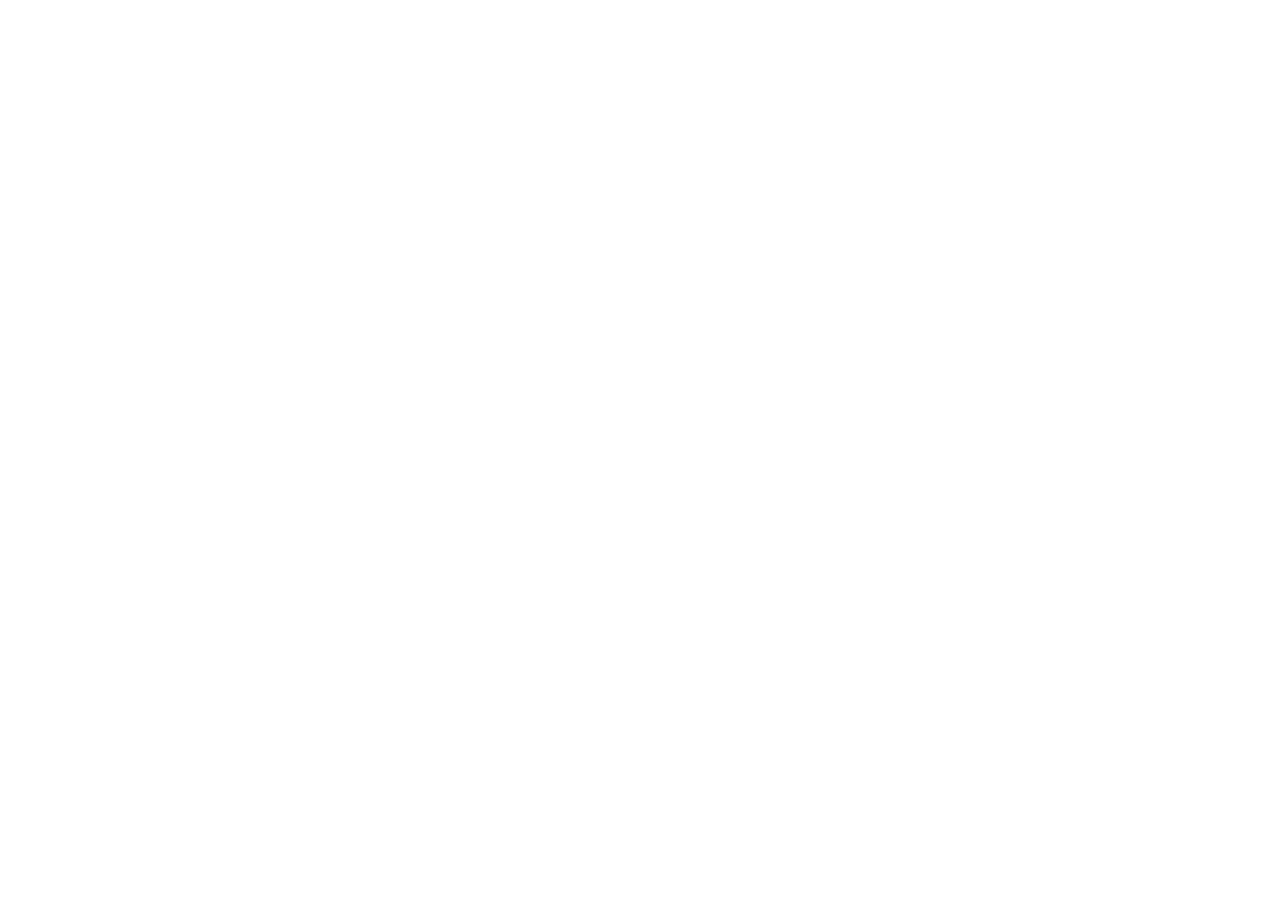
==== index.html @ 697b4440 "replace" ====
<!DOCTYPE html>
<html>
<head>
  <!--
    If you are serving your web app in a path other than the root, change the
    href value below to reflect the base path you are serving from.

    The path provided below has to start and end with a slash "/" in order for
    it to work correctly.

    For more details:
    * https://developer.mozilla.org/en-US/docs/Web/HTML/Element/base

    This is a placeholder for base href that will be replaced by the value of
    the `--base-href` argument provided to `flutter build`.
  -->
  <base href="/">

  <meta charset="UTF-8">
  <meta content="IE=Edge" http-equiv="X-UA-Compatible">
  <meta name="description" content="A new Flutter project.">

  <!-- iOS meta tags & icons -->
  <meta name="apple-mobile-web-app-capable" content="yes">
  <meta name="apple-mobile-web-app-status-bar-style" content="black">
  <meta name="apple-mobile-web-app-title" content="personal_website_flutter">
  <link rel="apple-touch-icon" href="icons/coding.png">

  <!-- Favicon -->
  <link rel="icon" type="image/png" href="icons/coding.png"/>

    <!-- Add the url_launcher_web JavaScript -->
  <script src="https://unpkg.com/url_launcher_web/url_launcher_web.js"></script>


  <title>personal_website_flutter</title>
  <link rel="manifest" href="manifest.json">
</head>
<body>
  <script src="flutter_bootstrap.js" async></script>
</body>
</html>
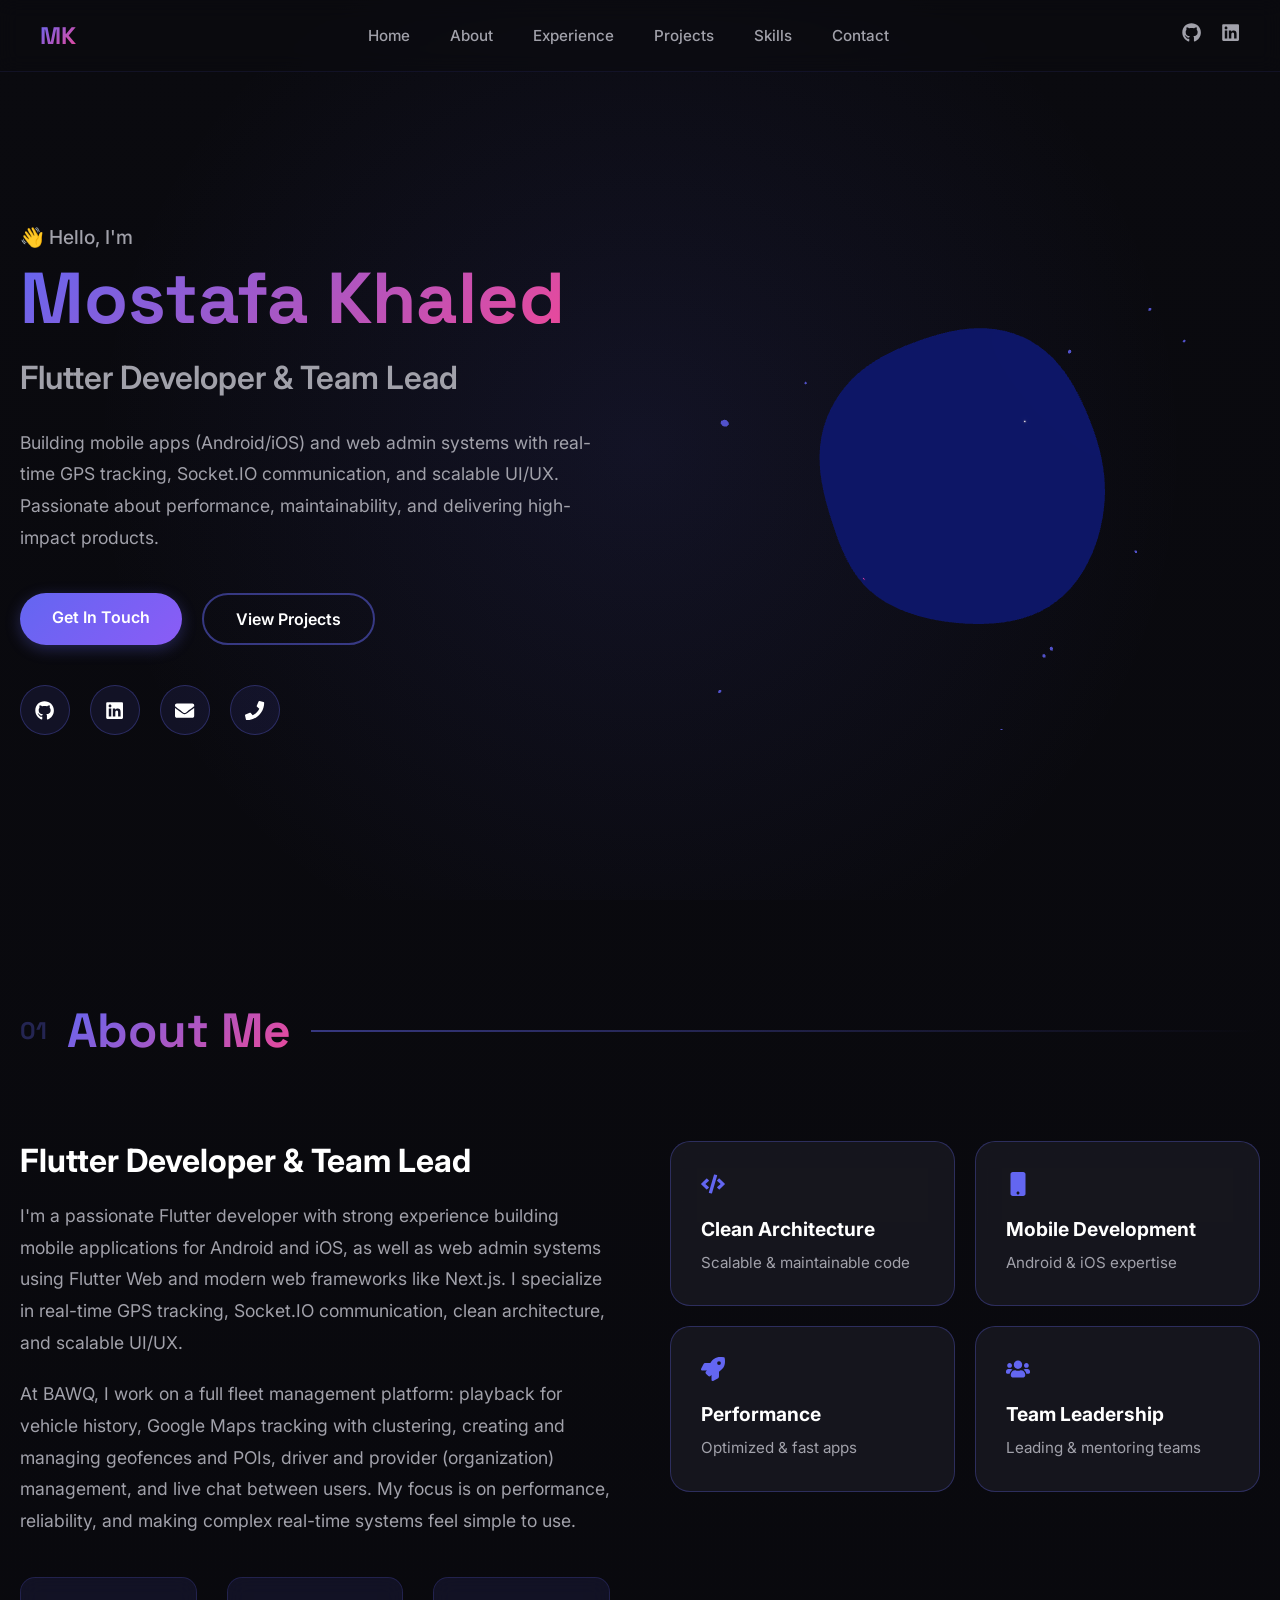
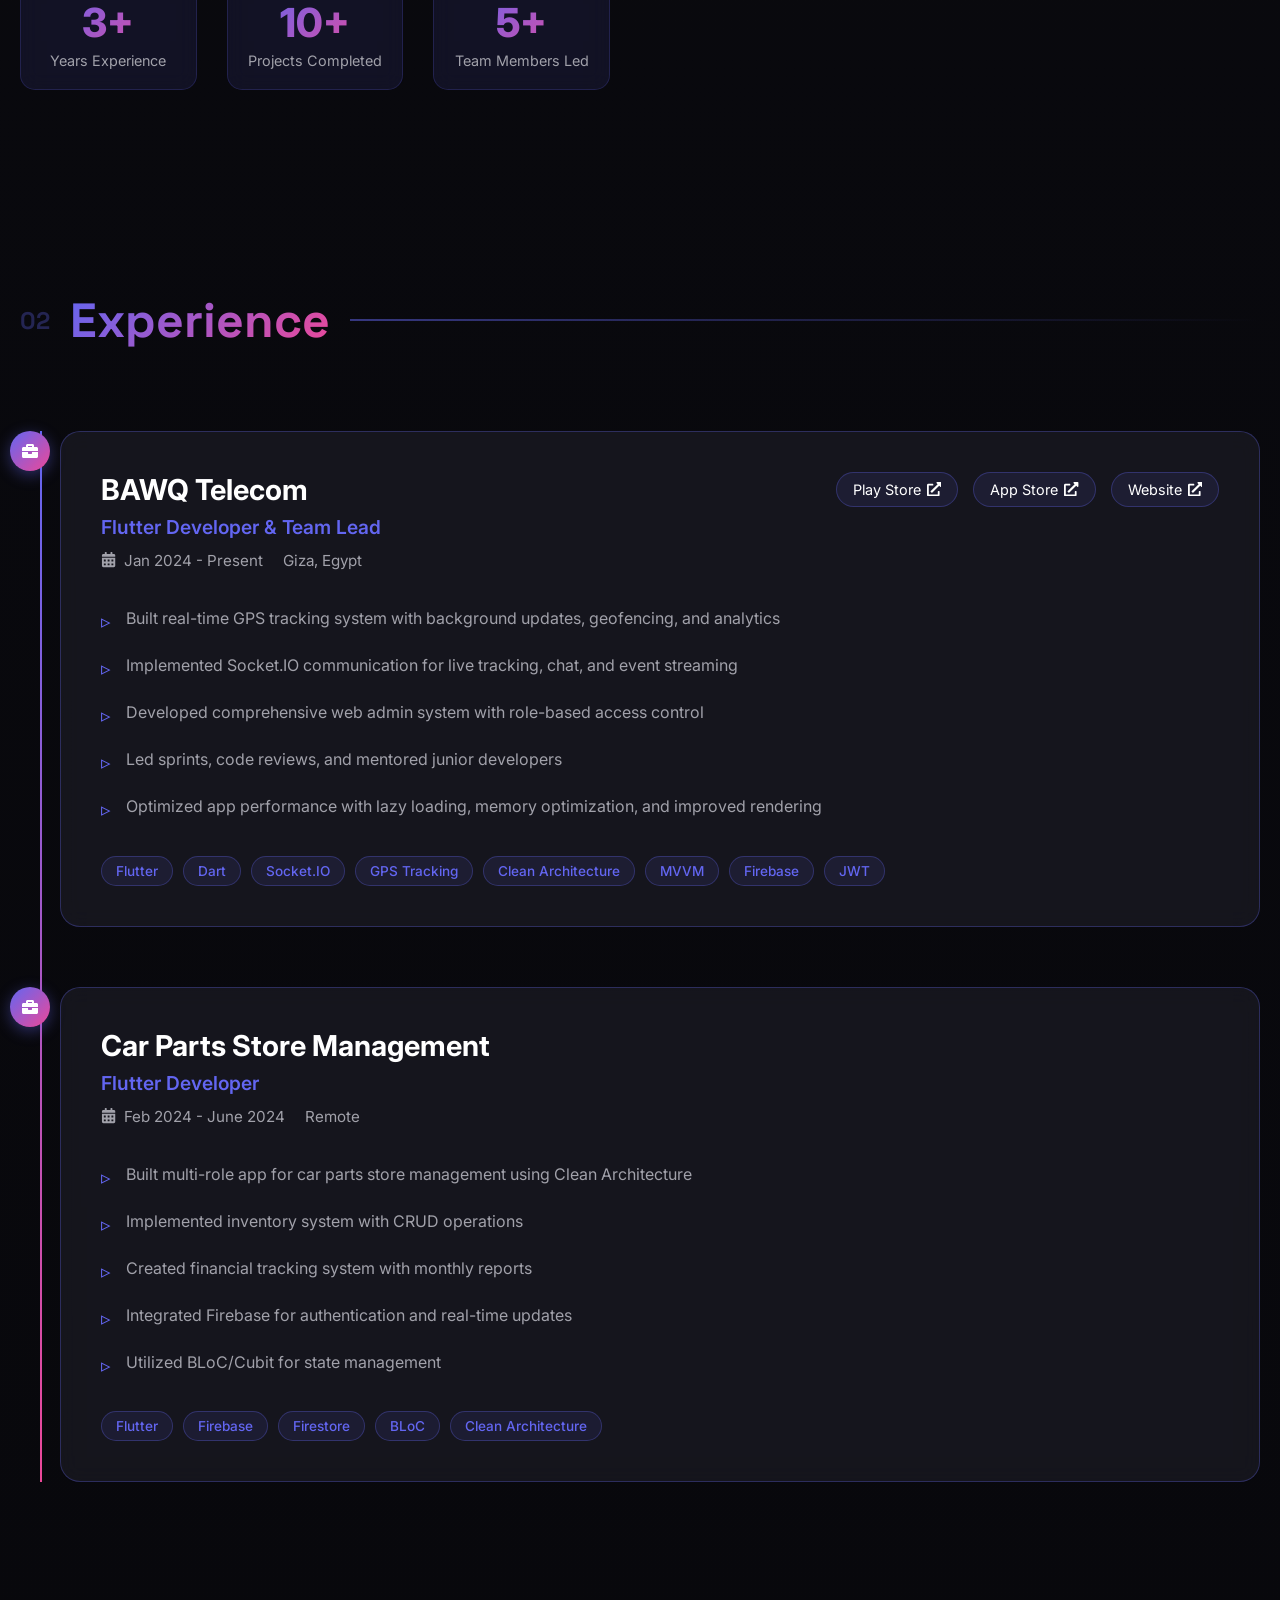
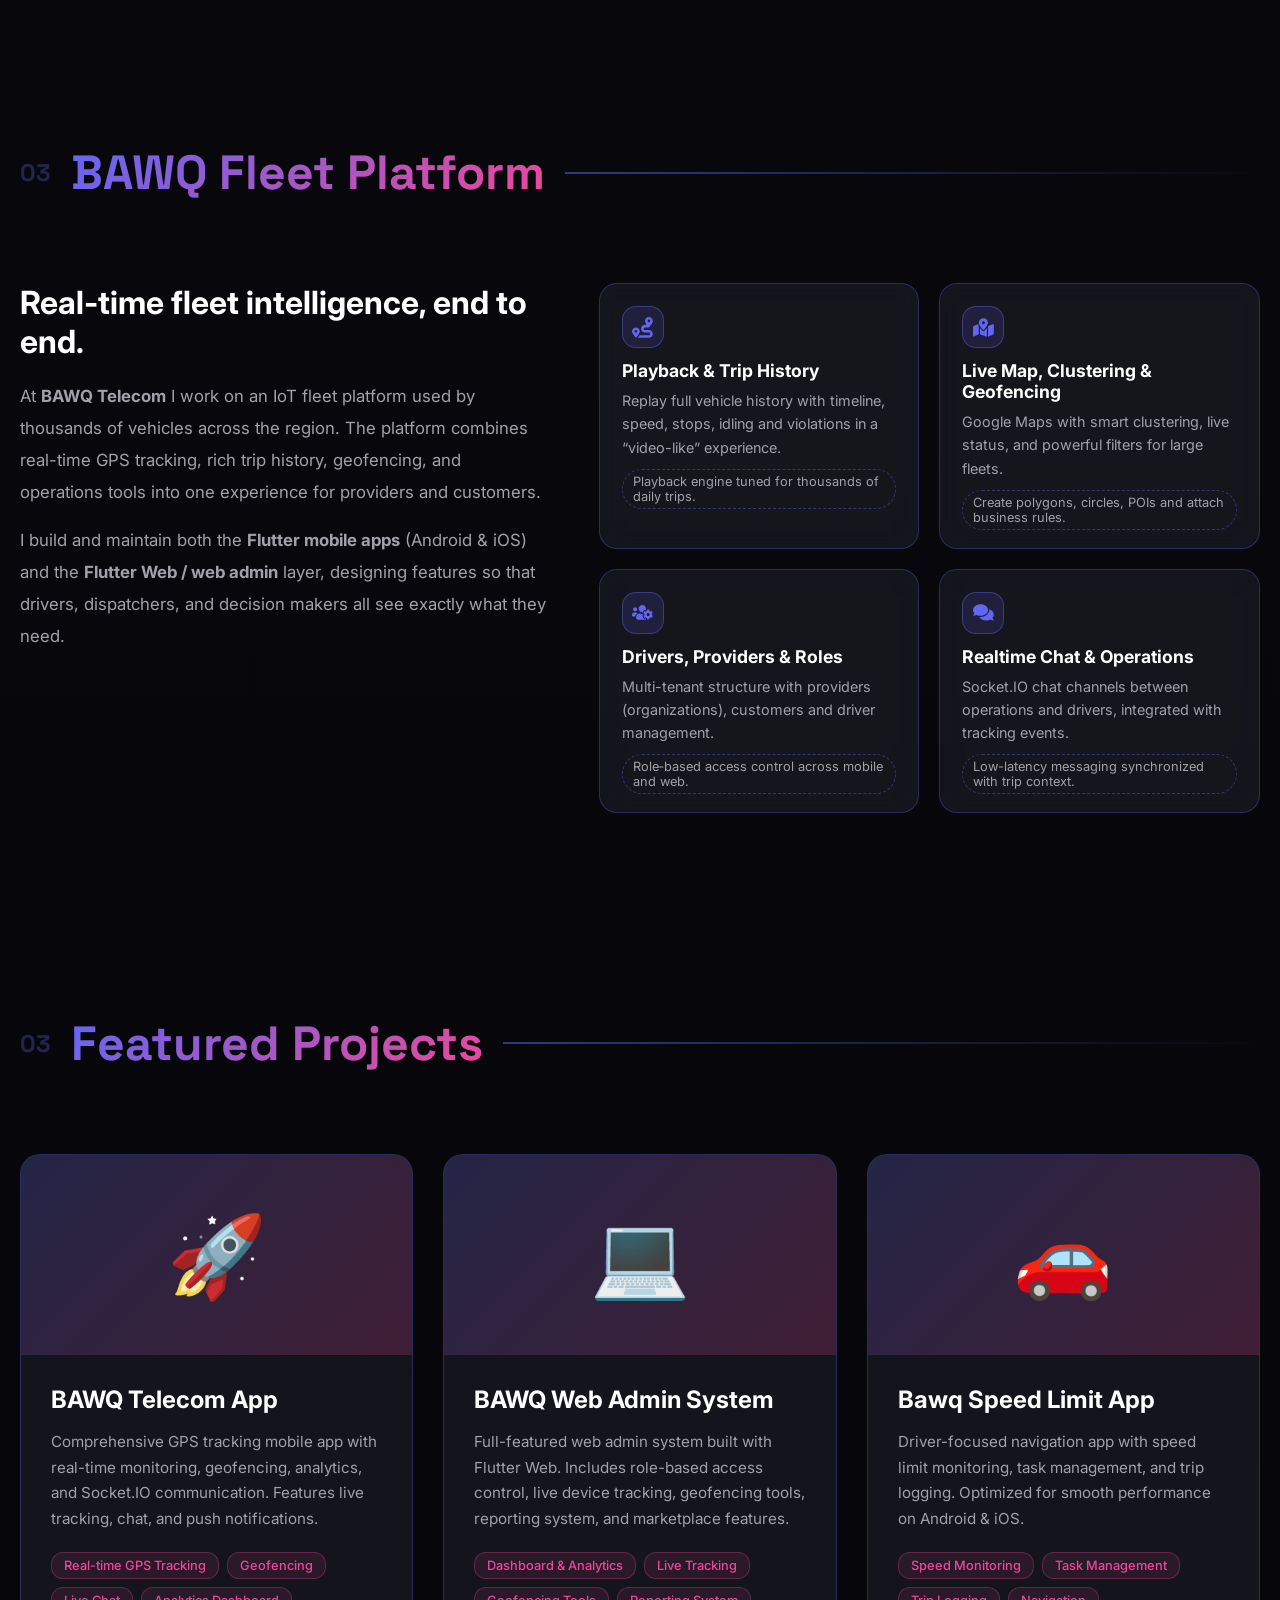
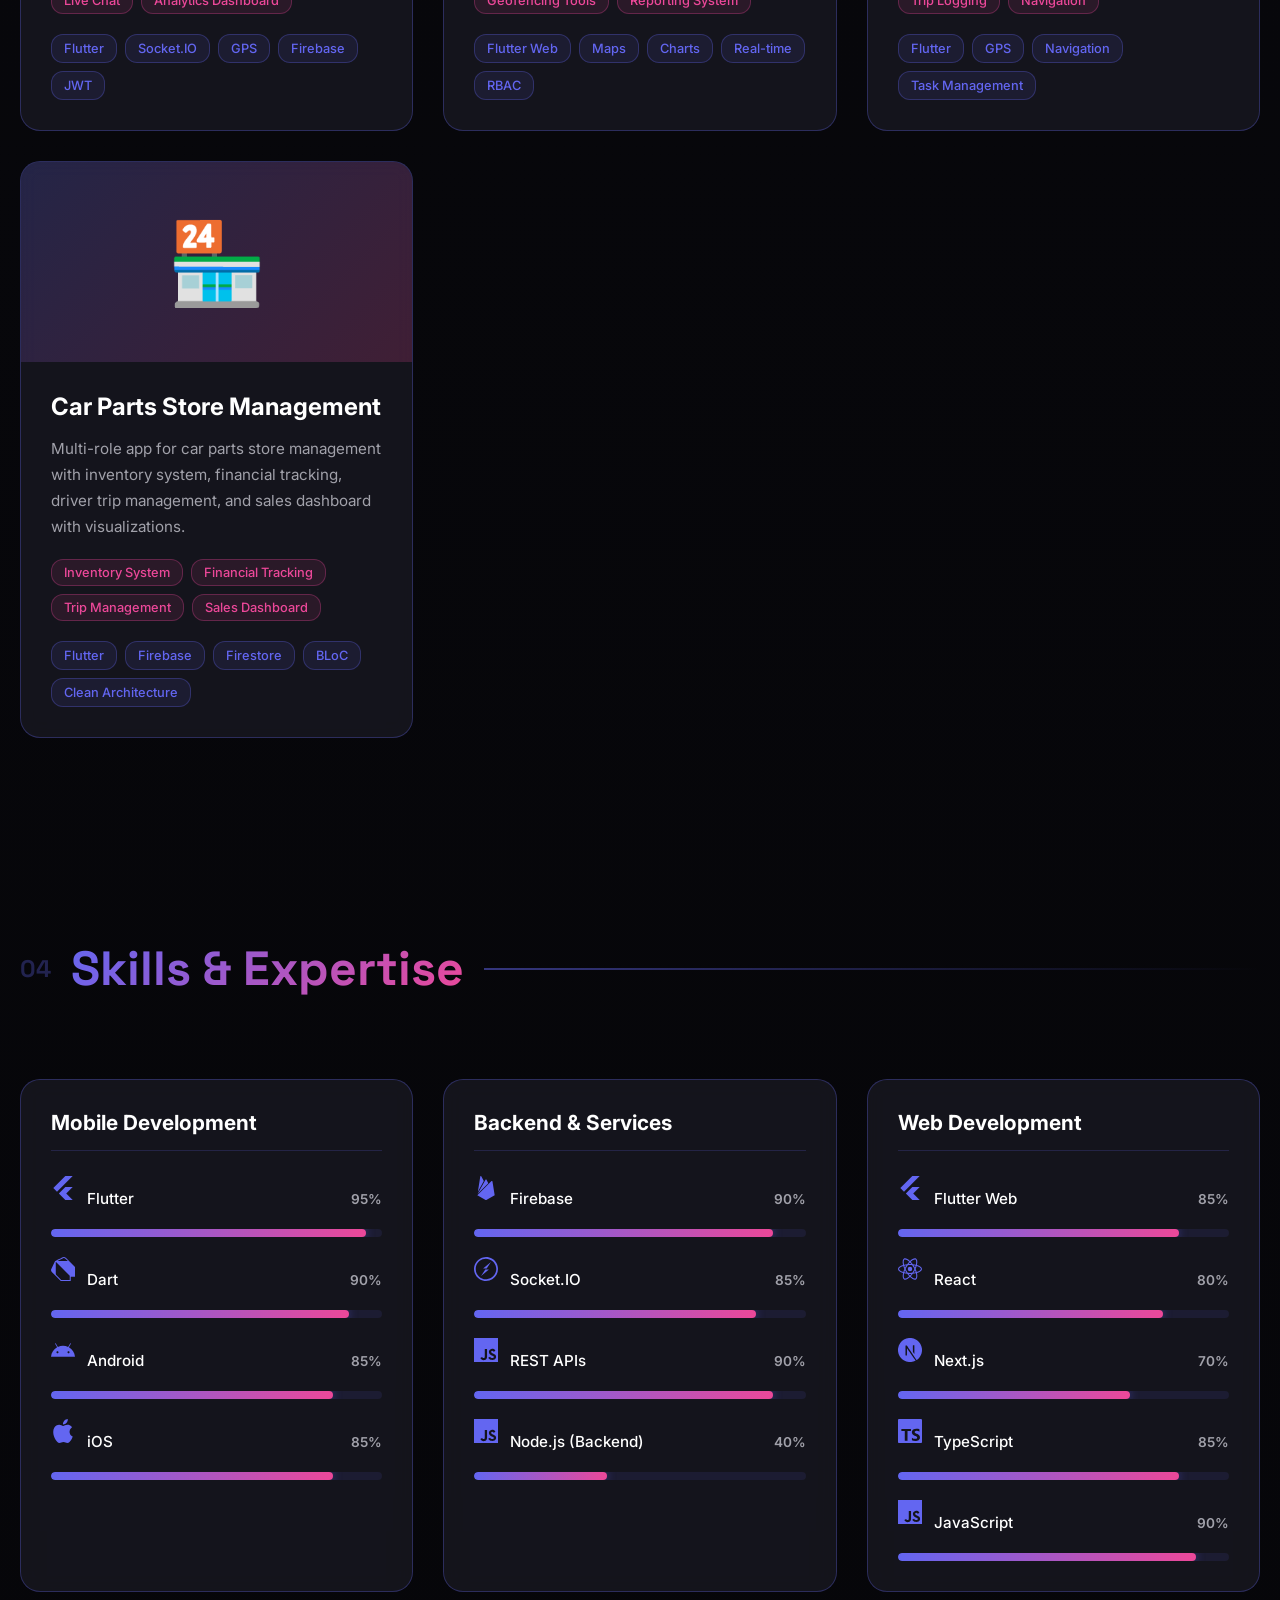
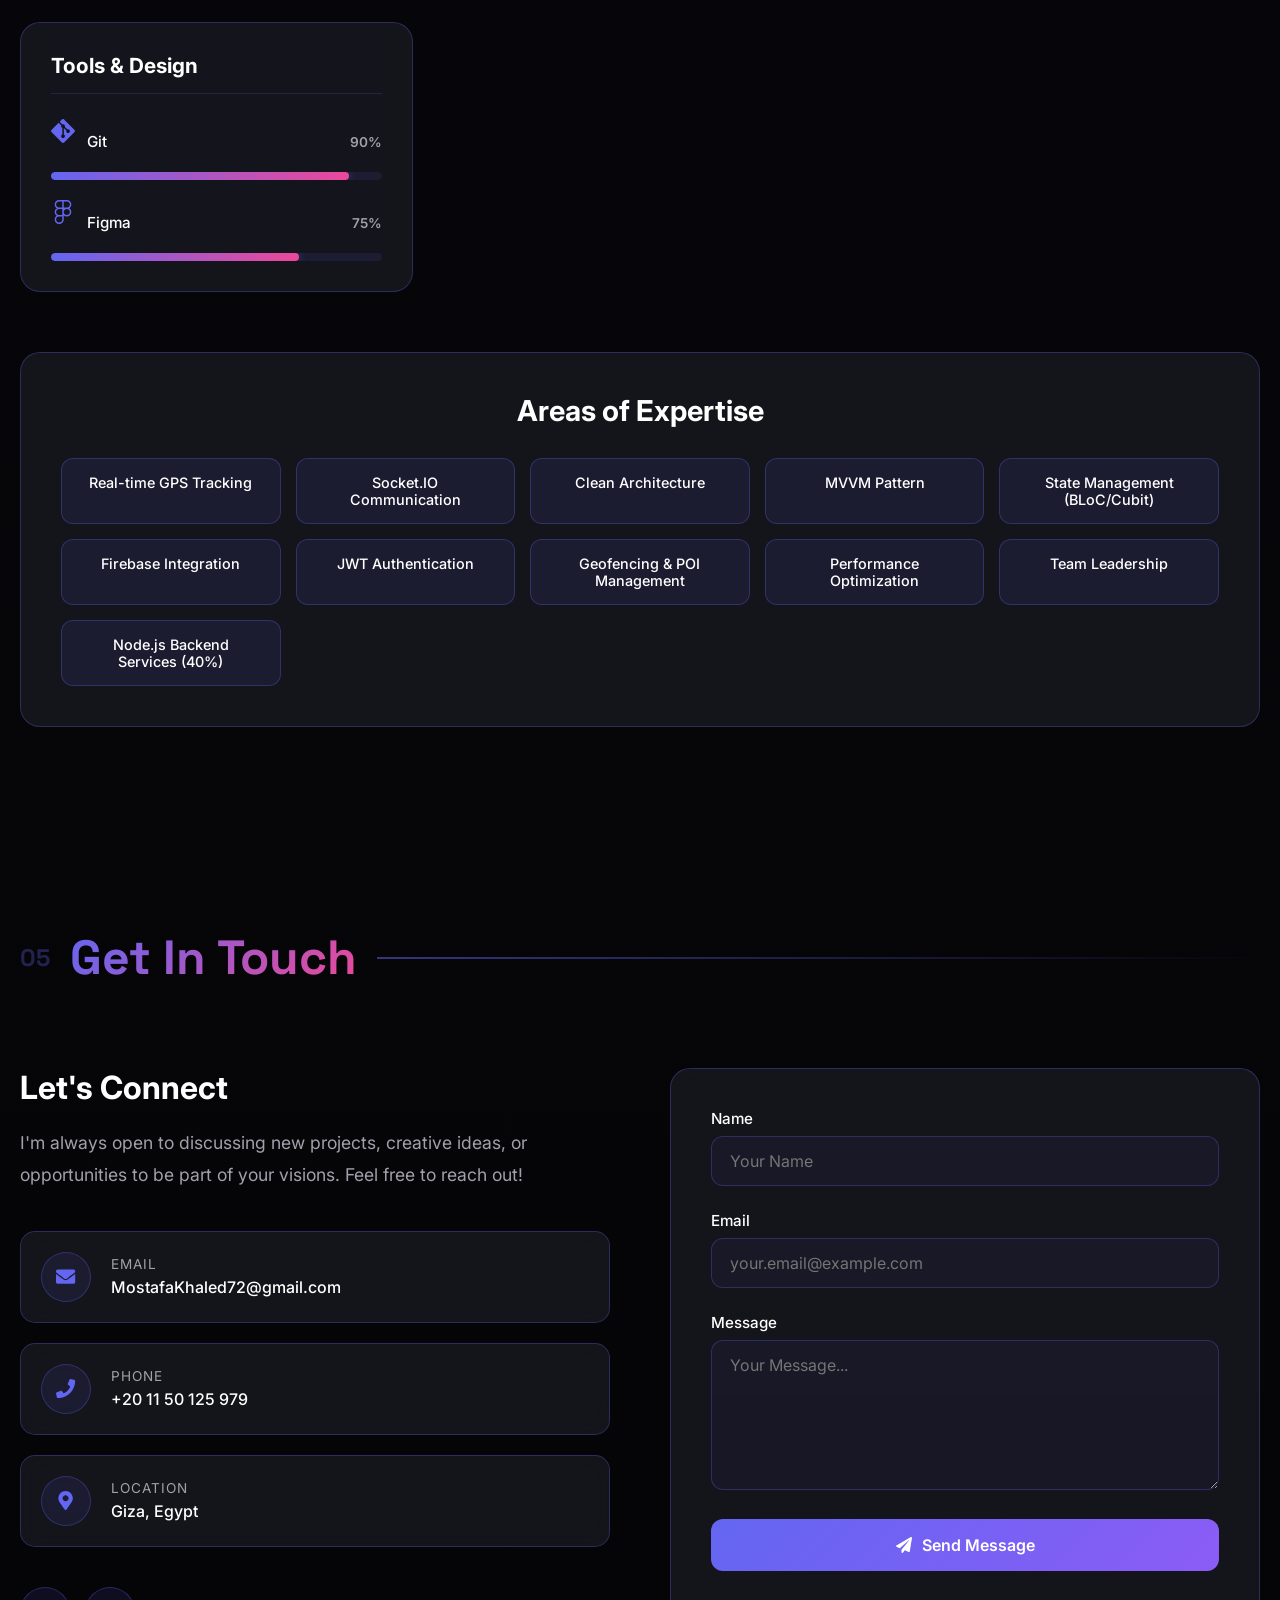
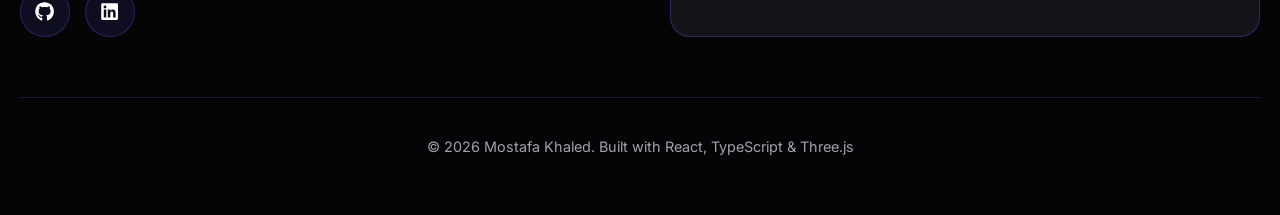
==== commit 618bacb3: "Updates" ====
--- a/index.html
+++ b/index.html
@@ -1,42 +1,18 @@
-<!DOCTYPE html>
-<html>
-<head>
-  <!--
-    If you are serving your web app in a path other than the root, change the
-    href value below to reflect the base path you are serving from.
+<!doctype html>
+<html lang="en">
+  <head>
+    <meta charset="UTF-8" />
+    <link rel="icon" type="image/svg+xml" href="/vite.svg" />
+    <meta name="viewport" content="width=device-width, initial-scale=1.0" />
+    <title>Mostafa Khaled - Flutter Developer & Team Lead</title>
+    <link rel="preconnect" href="https://fonts.googleapis.com">
+    <link rel="preconnect" href="https://fonts.gstatic.com" crossorigin>
+    <link href="https://fonts.googleapis.com/css2?family=Inter:wght@300;400;500;600;700;800;900&family=Space+Grotesk:wght@300;400;500;600;700&display=swap" rel="stylesheet">
+    <script type="module" crossorigin src="/assets/index-ID2nRcRo.js"></script>
+    <link rel="stylesheet" crossorigin href="/assets/index-Dque5vKn.css">
+  </head>
+  <body>
+    <div id="root"></div>
+  </body>
+</html>
 
-    The path provided below has to start and end with a slash "/" in order for
-    it to work correctly.
-
-    For more details:
-    * https://developer.mozilla.org/en-US/docs/Web/HTML/Element/base
-
-    This is a placeholder for base href that will be replaced by the value of
-    the `--base-href` argument provided to `flutter build`.
-  -->
-  <base href="/">
-
-  <meta charset="UTF-8">
-  <meta content="IE=Edge" http-equiv="X-UA-Compatible">
-  <meta name="description" content="A new Flutter project.">
-
-  <!-- iOS meta tags & icons -->
-  <meta name="apple-mobile-web-app-capable" content="yes">
-  <meta name="apple-mobile-web-app-status-bar-style" content="black">
-  <meta name="apple-mobile-web-app-title" content="personal_website_flutter">
-  <link rel="apple-touch-icon" href="icons/coding.png">
-
-  <!-- Favicon -->
-  <link rel="icon" type="image/png" href="icons/coding.png"/>
-
-    <!-- Add the url_launcher_web JavaScript -->
-  <script src="https://unpkg.com/url_launcher_web/url_launcher_web.js"></script>
-
-
-  <title>personal_website_flutter</title>
-  <link rel="manifest" href="manifest.json">
-</head>
-<body>
-  <script src="flutter_bootstrap.js" async></script>
-</body>
-</html>
--- a/assets/index-Dque5vKn.css
+++ b/assets/index-Dque5vKn.css
@@ -0,0 +1 @@
+.navbar{position:fixed;top:0;left:0;width:100%;padding:20px 0;z-index:1000;-webkit-backdrop-filter:blur(10px);backdrop-filter:blur(10px);background:#0a0a0f80;border-bottom:1px solid rgba(99,102,241,.1);transition:all .3s ease}.navbar.scrolled{padding:15px 0;background:#0a0a0fe6;border-bottom:1px solid rgba(99,102,241,.3)}.nav-container{max-width:1400px;margin:0 auto;padding:0 40px;display:flex;align-items:center;justify-content:space-between}.nav-logo{font-size:1.5rem;font-weight:800;text-decoration:none;color:var(--text-primary);font-family:Space Grotesk,sans-serif}.logo-text{background:linear-gradient(135deg,#6366f1,#ec4899);-webkit-background-clip:text;-webkit-text-fill-color:transparent;background-clip:text}.nav-links{display:flex;gap:40px;align-items:center}.nav-link{color:var(--text-secondary);text-decoration:none;font-weight:500;font-size:.95rem;transition:color .3s ease;position:relative}.nav-link:hover{color:var(--text-primary)}.nav-link:after{content:"";position:absolute;bottom:-5px;left:0;width:0;height:2px;background:linear-gradient(90deg,#6366f1,#ec4899);transition:width .3s ease}.nav-link:hover:after{width:100%}.nav-social{display:flex;gap:20px;align-items:center}.nav-social a{color:var(--text-secondary);font-size:1.2rem;transition:color .3s ease}.nav-social a:hover{color:var(--primary)}.mobile-menu-btn{display:none;background:none;border:none;color:var(--text-primary);font-size:1.5rem;cursor:pointer}@media (max-width: 968px){.nav-container{padding:0 20px}.nav-links{position:fixed;top:70px;left:0;width:100%;height:calc(100vh - 70px);background:#0a0a0ffa;flex-direction:column;justify-content:flex-start;padding-top:50px;gap:30px;transform:translate(-100%);transition:transform .3s ease;-webkit-backdrop-filter:blur(20px);backdrop-filter:blur(20px)}.nav-links.active{transform:translate(0)}.mobile-menu-btn{display:block}}.hero{min-height:100vh;display:flex;align-items:center;justify-content:center;position:relative;padding:120px 20px 60px;overflow:hidden}.hero:before{content:"";position:absolute;top:0;left:0;width:100%;height:100%;background:radial-gradient(circle at 50% 50%,rgba(99,102,241,.1) 0%,transparent 70%);pointer-events:none}.hero-container{max-width:1400px;width:100%;margin:0 auto}.hero-content{display:grid;grid-template-columns:1fr 1fr;gap:60px;align-items:center}.hero-text{z-index:2}.hero-greeting{font-size:1.2rem;color:var(--text-secondary);margin-bottom:10px;font-weight:500}.hero-name{font-size:4.5rem;font-weight:900;line-height:1.1;margin-bottom:20px;font-family:Space Grotesk,sans-serif}.gradient-text{background:linear-gradient(135deg,#6366f1,#ec4899);-webkit-background-clip:text;-webkit-text-fill-color:transparent;background-clip:text}.hero-title{font-size:2rem;color:var(--text-secondary);margin-bottom:30px;font-weight:600}.hero-description{font-size:1.1rem;line-height:1.8;color:var(--text-secondary);margin-bottom:40px;max-width:600px}.hero-buttons{display:flex;gap:20px;margin-bottom:40px;flex-wrap:wrap}.btn{padding:14px 32px;border-radius:50px;text-decoration:none;font-weight:600;font-size:1rem;transition:all .3s ease;cursor:pointer;border:none;display:inline-block}.btn-primary{background:linear-gradient(135deg,#6366f1,#8b5cf6);color:#fff;box-shadow:0 4px 15px #6366f14d}.btn-secondary{background:transparent;color:var(--text-primary);border:2px solid rgba(99,102,241,.5)}.btn-secondary:hover{border-color:#6366f1;background:#6366f11a}.hero-social{display:flex;gap:20px;align-items:center}.hero-social a{width:50px;height:50px;border-radius:50%;background:#6366f11a;border:1px solid rgba(99,102,241,.3);display:flex;align-items:center;justify-content:center;color:var(--text-primary);font-size:1.2rem;text-decoration:none;transition:all .3s ease}.hero-social a:hover{background:#6366f133;border-color:#6366f1;transform:translateY(-3px)}.hero-3d{width:100%;height:500px;position:relative}.scroll-indicator{position:absolute;bottom:40px;left:50%;transform:translate(-50%);display:flex;flex-direction:column;align-items:center;gap:10px;color:var(--text-secondary);font-size:.9rem}.mouse{width:30px;height:50px;border:2px solid rgba(99,102,241,.5);border-radius:20px;position:relative}.wheel{width:4px;height:8px;background:#6366f1;border-radius:2px;position:absolute;top:8px;left:50%;transform:translate(-50%);animation:scroll 1.5s infinite}@keyframes scroll{0%{opacity:1;transform:translate(-50%) translateY(0)}to{opacity:0;transform:translate(-50%) translateY(20px)}}@media (max-width: 968px){.hero-content{grid-template-columns:1fr;gap:40px}.hero-text{text-align:left}.hero-buttons{flex-direction:column;align-items:flex-start}.btn{width:100%;text-align:center}.hero-3d{height:400px;order:-1}.hero-name{font-size:3rem}.hero-title{font-size:1.5rem}.hero-description{font-size:1rem}}@media (max-width: 568px){.hero-name{font-size:2.5rem}.hero-buttons{flex-direction:column}.btn{width:100%;text-align:center}}.about{position:relative;padding:100px 20px;max-width:1400px;margin:0 auto}.section-header{display:flex;align-items:center;gap:20px;margin-bottom:80px}.section-number{font-size:1.5rem;font-weight:800;color:#6366f14d;font-family:Space Grotesk,sans-serif}.section-title{font-size:3rem;font-weight:800;background:linear-gradient(135deg,#6366f1,#ec4899);-webkit-background-clip:text;-webkit-text-fill-color:transparent;background-clip:text;font-family:Space Grotesk,sans-serif}.section-line{flex:1;height:2px;background:linear-gradient(90deg,rgba(99,102,241,.5),transparent)}.about-content{display:grid;grid-template-columns:1fr 1fr;gap:60px;align-items:start}.about-text h3{font-size:2rem;margin-bottom:20px;color:var(--text-primary)}.about-text p{font-size:1.1rem;line-height:1.8;color:var(--text-secondary);margin-bottom:20px}.about-stats{display:grid;grid-template-columns:repeat(3,1fr);gap:30px;margin-top:40px}.stat-item{text-align:center;padding:20px;background:#6366f11a;border:1px solid rgba(99,102,241,.2);border-radius:15px;-webkit-backdrop-filter:blur(10px);backdrop-filter:blur(10px)}.stat-number{display:block;font-size:2.5rem;font-weight:800;background:linear-gradient(135deg,#6366f1,#ec4899);-webkit-background-clip:text;-webkit-text-fill-color:transparent;background-clip:text;margin-bottom:5px}.stat-label{display:block;font-size:.9rem;color:var(--text-secondary)}.about-skills-grid{display:grid;grid-template-columns:repeat(2,1fr);gap:20px}.skill-card{padding:30px;background:var(--card-bg);border:1px solid var(--card-border);border-radius:20px;-webkit-backdrop-filter:blur(10px);backdrop-filter:blur(10px);transition:all .3s ease;cursor:pointer}.skill-card:hover{border-color:#6366f1;box-shadow:0 10px 30px #6366f133}.skill-icon{font-size:2.5rem;color:#6366f1;margin-bottom:15px}.skill-card h4{font-size:1.2rem;margin-bottom:10px;color:var(--text-primary)}.skill-card p{font-size:.95rem;color:var(--text-secondary);line-height:1.6}@media (max-width: 968px){.about-content{grid-template-columns:1fr}.about-stats{grid-template-columns:repeat(3,1fr);gap:15px}.about-skills-grid{grid-template-columns:1fr}.section-title{font-size:2rem}}@media (max-width: 568px){.about-stats{grid-template-columns:1fr}.section-title{font-size:1.5rem}}.experience{position:relative;padding:100px 20px;max-width:1400px;margin:0 auto}.experience-timeline{position:relative;padding-left:40px}.experience-timeline:before{content:"";position:absolute;left:20px;top:0;bottom:0;width:2px;background:linear-gradient(180deg,#6366f1,#ec4899)}.experience-item{position:relative;margin-bottom:60px}.timeline-marker{position:absolute;left:-50px;top:0;width:40px;height:40px;background:linear-gradient(135deg,#6366f1,#ec4899);border-radius:50%;display:flex;align-items:center;justify-content:center;color:#fff;font-size:1rem;box-shadow:0 4px 15px #6366f166;z-index:2}.experience-content{background:var(--card-bg);border:1px solid var(--card-border);border-radius:20px;padding:40px;-webkit-backdrop-filter:blur(10px);backdrop-filter:blur(10px);transition:all .3s ease}.experience-content:hover{border-color:#6366f1;box-shadow:0 10px 30px #6366f133;transform:translate(10px)}.experience-header{display:flex;justify-content:space-between;align-items:flex-start;margin-bottom:25px;flex-wrap:wrap;gap:20px}.company-name{font-size:1.8rem;font-weight:700;color:var(--text-primary);margin-bottom:8px}.role-name{font-size:1.2rem;color:#6366f1;margin-bottom:12px;font-weight:600}.experience-meta{display:flex;gap:20px;flex-wrap:wrap;color:var(--text-secondary);font-size:.95rem}.experience-meta span{display:flex;align-items:center;gap:8px}.experience-links{display:flex;gap:15px;flex-wrap:wrap}.experience-links a{padding:8px 16px;background:#6366f11a;border:1px solid rgba(99,102,241,.3);border-radius:20px;color:var(--text-primary);text-decoration:none;font-size:.9rem;display:flex;align-items:center;gap:6px;transition:all .3s ease}.experience-links a:hover{background:#6366f133;border-color:#6366f1;transform:translateY(-2px)}.experience-description{list-style:none;margin-bottom:25px}.experience-description li{padding:10px 0 10px 25px;position:relative;color:var(--text-secondary);line-height:1.7}.experience-description li:before{content:"▹";position:absolute;left:0;color:#6366f1;font-size:1.2rem}.experience-tech{display:flex;flex-wrap:wrap;gap:10px}.tech-tag{padding:6px 14px;background:#6366f11a;border:1px solid rgba(99,102,241,.3);border-radius:15px;color:#6366f1;font-size:.85rem;font-weight:500}@media (max-width: 768px){.experience-timeline{padding-left:30px}.timeline-marker{left:-40px;width:30px;height:30px;font-size:.8rem}.experience-content{padding:25px}.experience-header{flex-direction:column}}.bawq{position:relative;padding:100px 20px;max-width:1400px;margin:0 auto}.bawq-layout{display:grid;grid-template-columns:minmax(0,1.2fr) minmax(0,1.5fr);gap:50px;align-items:flex-start}.bawq-summary h3{font-size:2rem;margin-bottom:20px;color:var(--text-primary)}.bawq-summary p{font-size:1.05rem;line-height:1.9;color:var(--text-secondary);margin-bottom:16px}.bawq-modules{display:grid;grid-template-columns:repeat(2,minmax(0,1fr));gap:20px}.bawq-card{background:var(--card-bg);border:1px solid var(--card-border);border-radius:18px;padding:22px 22px 18px;-webkit-backdrop-filter:blur(10px);backdrop-filter:blur(10px);transition:all .3s ease}.bawq-card h4{font-size:1.1rem;margin-bottom:8px;color:var(--text-primary)}.bawq-card p{font-size:.9rem;color:var(--text-secondary);line-height:1.6;margin-bottom:10px}.bawq-icon{width:42px;height:42px;border-radius:14px;background:#6366f126;border:1px solid rgba(99,102,241,.4);display:flex;align-items:center;justify-content:center;color:#6366f1;font-size:1.3rem;margin-bottom:12px}.bawq-highlight{display:inline-block;font-size:.8rem;color:#a1a1aa;border-radius:999px;border:1px dashed rgba(99,102,241,.4);padding:4px 10px}@media (max-width: 968px){.bawq-layout,.bawq-modules{grid-template-columns:1fr}}.projects{position:relative;padding:100px 20px;max-width:1400px;margin:0 auto}.projects-grid{display:grid;grid-template-columns:repeat(auto-fit,minmax(320px,1fr));gap:30px}.project-card{background:var(--card-bg);border:1px solid var(--card-border);border-radius:20px;overflow:hidden;-webkit-backdrop-filter:blur(10px);backdrop-filter:blur(10px);transition:all .3s ease;cursor:pointer}.project-card:hover{border-color:#6366f1;box-shadow:0 15px 40px #6366f14d}.project-image{position:relative;height:200px;background:linear-gradient(135deg,#6366f133,#ec489933);display:flex;align-items:center;justify-content:center;overflow:hidden}.project-emoji{font-size:5rem;z-index:1;transition:transform .3s ease}.project-card:hover .project-emoji{transform:scale(1.2) rotate(10deg)}.project-overlay{position:absolute;top:0;left:0;width:100%;height:100%;background:#0a0a0ff2;display:flex;align-items:center;justify-content:center;opacity:0;transition:opacity .3s ease;z-index:2}.project-overlay.active{opacity:1}.project-links{display:flex;gap:15px;flex-wrap:wrap;justify-content:center}.project-link{padding:12px 20px;background:linear-gradient(135deg,#6366f1,#8b5cf6);color:#fff;text-decoration:none;border-radius:25px;display:flex;align-items:center;gap:8px;font-weight:600;transition:all .3s ease}.project-link:hover{transform:scale(1.05);box-shadow:0 5px 15px #6366f166}.project-content{padding:30px}.project-title{font-size:1.5rem;font-weight:700;color:var(--text-primary);margin-bottom:15px}.project-description{color:var(--text-secondary);line-height:1.7;margin-bottom:20px;font-size:.95rem}.project-features{display:flex;flex-wrap:wrap;gap:8px;margin-bottom:20px}.feature-tag{padding:5px 12px;background:#ec48991a;border:1px solid rgba(236,72,153,.3);border-radius:12px;color:#ec4899;font-size:.8rem;font-weight:500}.project-tech{display:flex;flex-wrap:wrap;gap:8px}.tech-badge{padding:6px 12px;background:#6366f11a;border:1px solid rgba(99,102,241,.3);border-radius:12px;color:#6366f1;font-size:.8rem;font-weight:500}@media (max-width: 768px){.projects-grid{grid-template-columns:1fr}}.skills{position:relative;padding:100px 20px;max-width:1400px;margin:0 auto}.skills-content{display:flex;flex-direction:column;gap:60px}.skills-grid{display:grid;grid-template-columns:repeat(auto-fit,minmax(300px,1fr));gap:30px}.skill-category{background:var(--card-bg);border:1px solid var(--card-border);border-radius:20px;padding:30px;-webkit-backdrop-filter:blur(10px);backdrop-filter:blur(10px);transition:all .3s ease}.skill-category:hover{border-color:#6366f1;box-shadow:0 10px 30px #6366f133}.category-title{font-size:1.3rem;font-weight:700;color:var(--text-primary);margin-bottom:25px;padding-bottom:15px;border-bottom:1px solid rgba(99,102,241,.2)}.skills-list{display:flex;flex-direction:column;gap:20px}.skill-item{width:100%}.skill-header{display:flex;align-items:center;gap:12px;margin-bottom:8px}.skill-icon{font-size:1.5rem;color:#6366f1}.skill-name{flex:1;color:var(--text-primary);font-weight:500;font-size:.95rem}.skill-percentage{color:var(--text-secondary);font-size:.85rem;font-weight:600}.skill-bar{width:100%;height:8px;background:#6366f11a;border-radius:10px;overflow:hidden}.skill-progress{height:100%;background:linear-gradient(90deg,#6366f1,#ec4899);border-radius:10px;box-shadow:0 0 10px #6366f180}.expertise-section{background:var(--card-bg);border:1px solid var(--card-border);border-radius:20px;padding:40px;-webkit-backdrop-filter:blur(10px);backdrop-filter:blur(10px)}.expertise-title{font-size:1.8rem;font-weight:700;color:var(--text-primary);margin-bottom:30px;text-align:center}.expertise-grid{display:grid;grid-template-columns:repeat(auto-fit,minmax(200px,1fr));gap:15px}.expertise-item{padding:15px 20px;background:#6366f11a;border:1px solid rgba(99,102,241,.3);border-radius:12px;color:var(--text-primary);text-align:center;font-weight:500;font-size:.9rem;transition:all .3s ease;cursor:pointer}.expertise-item:hover{background:#6366f133;border-color:#6366f1;box-shadow:0 5px 15px #6366f14d}@media (max-width: 768px){.skills-grid,.expertise-grid{grid-template-columns:1fr}}.contact{position:relative;padding:100px 20px 60px;max-width:1400px;margin:0 auto}.contact-content{display:grid;grid-template-columns:1fr 1fr;gap:60px;margin-bottom:60px}.contact-info h3{font-size:2rem;font-weight:700;color:var(--text-primary);margin-bottom:20px}.contact-info p{font-size:1.1rem;line-height:1.8;color:var(--text-secondary);margin-bottom:40px}.contact-details{display:flex;flex-direction:column;gap:20px;margin-bottom:40px}.contact-item{display:flex;align-items:center;gap:20px;padding:20px;background:var(--card-bg);border:1px solid var(--card-border);border-radius:15px;text-decoration:none;transition:all .3s ease;-webkit-backdrop-filter:blur(10px);backdrop-filter:blur(10px)}.contact-item:hover{border-color:#6366f1;transform:translate(5px);box-shadow:0 5px 20px #6366f133}.contact-icon{width:50px;height:50px;border-radius:50%;background:#6366f11a;border:1px solid rgba(99,102,241,.3);display:flex;align-items:center;justify-content:center;color:#6366f1;font-size:1.2rem}.contact-text{display:flex;flex-direction:column;gap:5px}.contact-label{font-size:.85rem;color:var(--text-secondary);text-transform:uppercase;letter-spacing:1px}.contact-value{font-size:1rem;color:var(--text-primary);font-weight:500}.contact-social{display:flex;gap:15px}.social-link{width:50px;height:50px;border-radius:50%;background:#6366f11a;border:1px solid rgba(99,102,241,.3);display:flex;align-items:center;justify-content:center;color:var(--text-primary);font-size:1.2rem;text-decoration:none;transition:all .3s ease}.social-link:hover{background:#6366f133;border-color:#6366f1}.contact-form{background:var(--card-bg);border:1px solid var(--card-border);border-radius:20px;padding:40px;-webkit-backdrop-filter:blur(10px);backdrop-filter:blur(10px)}.form-group{margin-bottom:25px}.form-group label{display:block;margin-bottom:8px;color:var(--text-primary);font-weight:500;font-size:.95rem}.form-group input,.form-group textarea{width:100%;padding:14px 18px;background:#6366f10d;border:1px solid rgba(99,102,241,.3);border-radius:12px;color:var(--text-primary);font-size:1rem;font-family:inherit;transition:all .3s ease}.form-group input:focus,.form-group textarea:focus{outline:none;border-color:#6366f1;background:#6366f11a;box-shadow:0 0 0 3px #6366f11a}.form-group textarea{resize:vertical;min-height:120px}.submit-btn{width:100%;padding:16px;background:linear-gradient(135deg,#6366f1,#8b5cf6);border:none;border-radius:12px;color:#fff;font-size:1rem;font-weight:600;cursor:pointer;display:flex;align-items:center;justify-content:center;gap:10px;transition:all .3s ease;font-family:inherit}.submit-btn:hover{box-shadow:0 10px 30px #6366f166}.footer{text-align:center;padding-top:40px;border-top:1px solid rgba(99,102,241,.2);color:var(--text-secondary);font-size:.9rem}@media (max-width: 968px){.contact-content{grid-template-columns:1fr}}.app{position:relative;width:100%;min-height:100vh;background:linear-gradient(180deg,#0a0a0f,#050508)}*{margin:0;padding:0;box-sizing:border-box}:root{--primary: #6366f1;--primary-dark: #4f46e5;--secondary: #8b5cf6;--accent: #ec4899;--bg-dark: #0a0a0f;--bg-darker: #050508;--text-primary: #ffffff;--text-secondary: #a1a1aa;--card-bg: rgba(30, 30, 40, .6);--card-border: rgba(99, 102, 241, .3)}html{scroll-behavior:smooth}body{font-family:Inter,-apple-system,BlinkMacSystemFont,Segoe UI,Roboto,Oxygen,Ubuntu,Cantarell,Fira Sans,Droid Sans,Helvetica Neue,sans-serif;-webkit-font-smoothing:antialiased;-moz-osx-font-smoothing:grayscale;background:var(--bg-dark);color:var(--text-primary);overflow-x:hidden}code{font-family:Space Grotesk,source-code-pro,Menlo,Monaco,Consolas,Courier New,monospace}::-webkit-scrollbar{width:10px}::-webkit-scrollbar-track{background:var(--bg-darker)}::-webkit-scrollbar-thumb{background:var(--primary);border-radius:5px}::-webkit-scrollbar-thumb:hover{background:var(--primary-dark)}::selection{background:var(--primary);color:#fff}
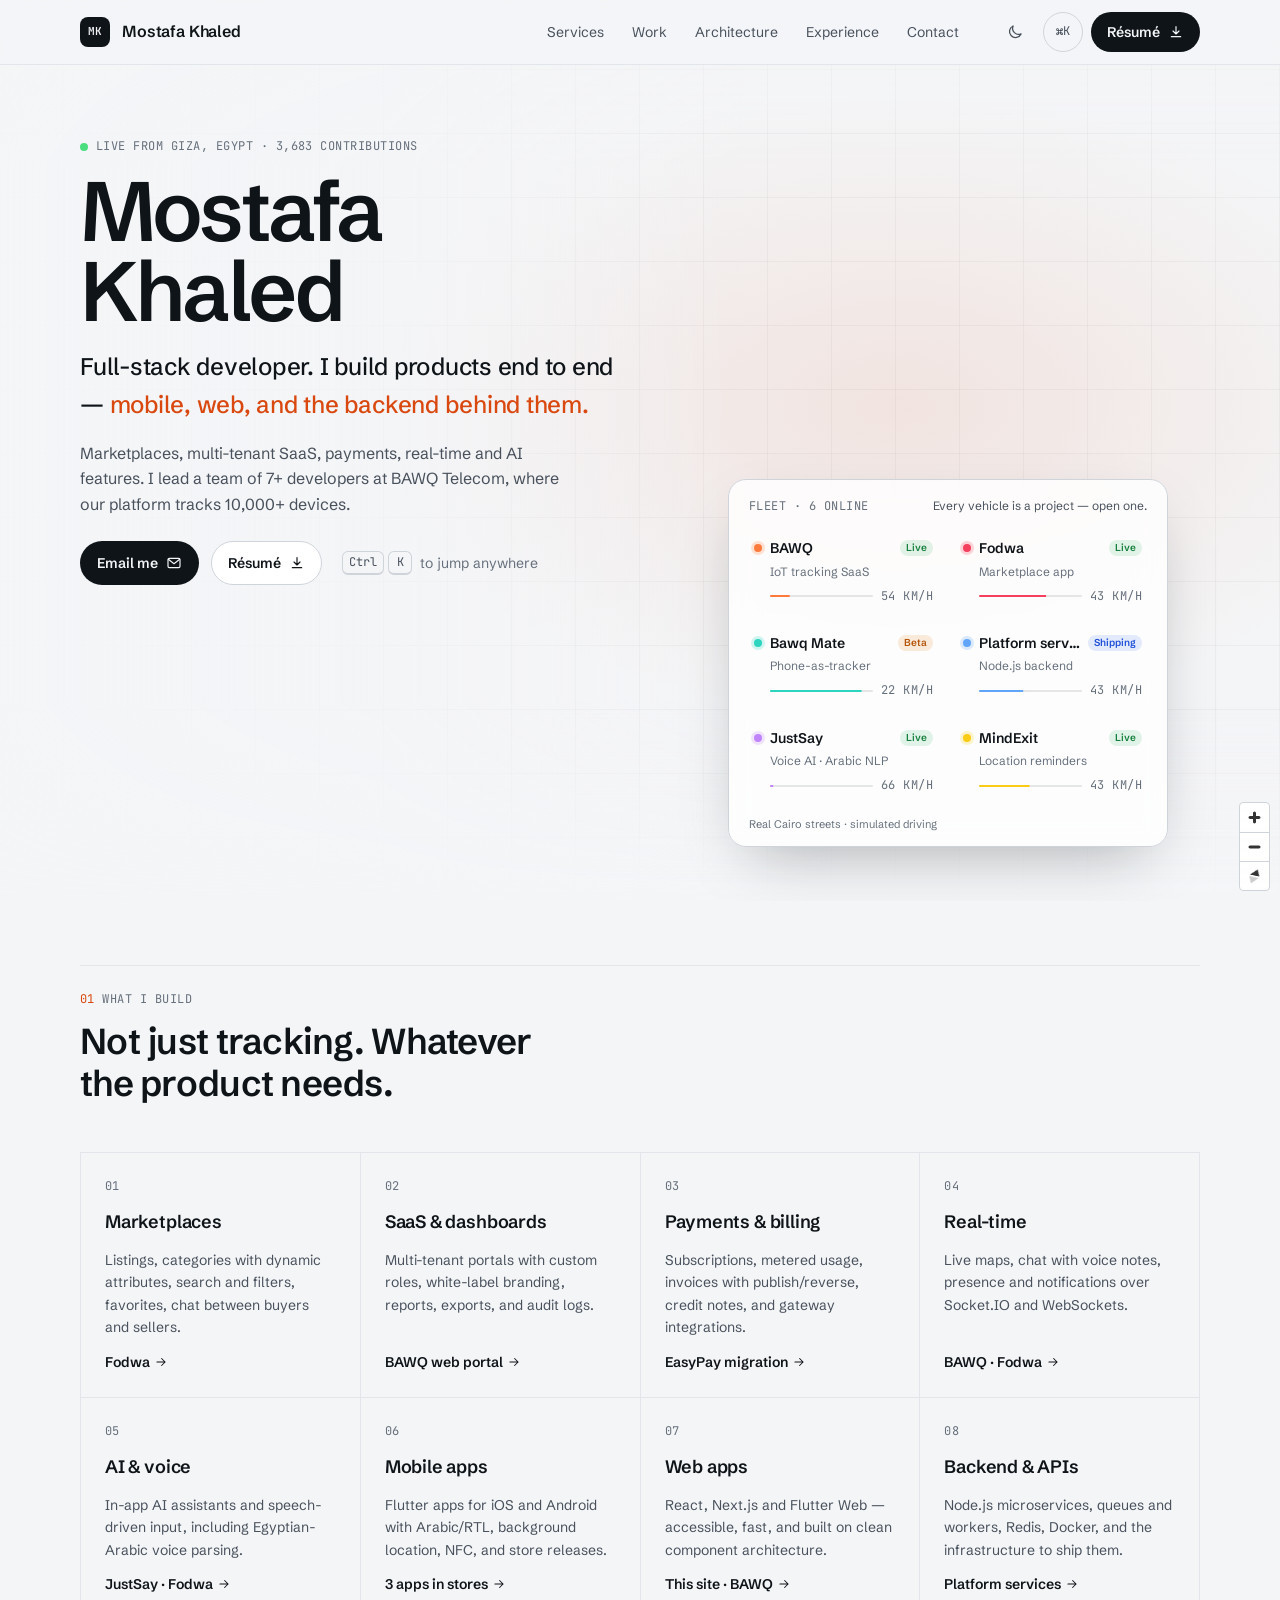
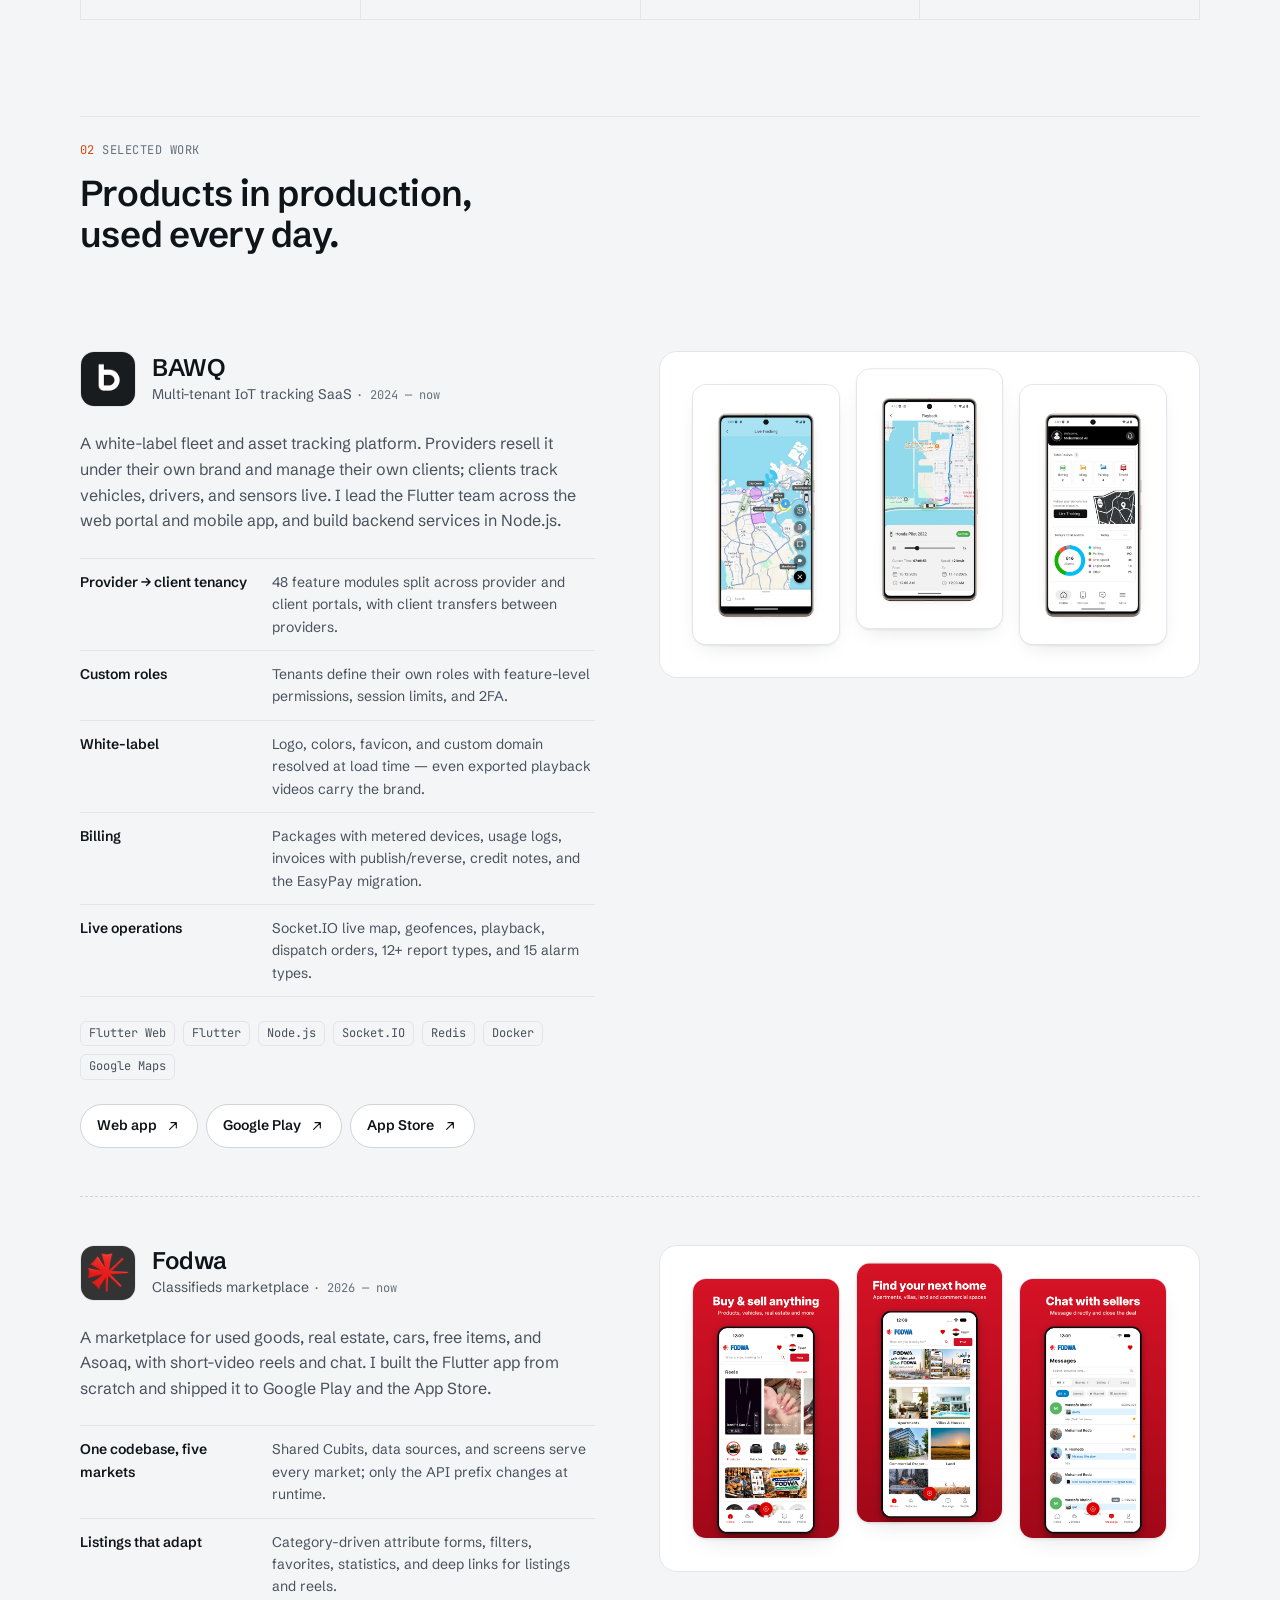
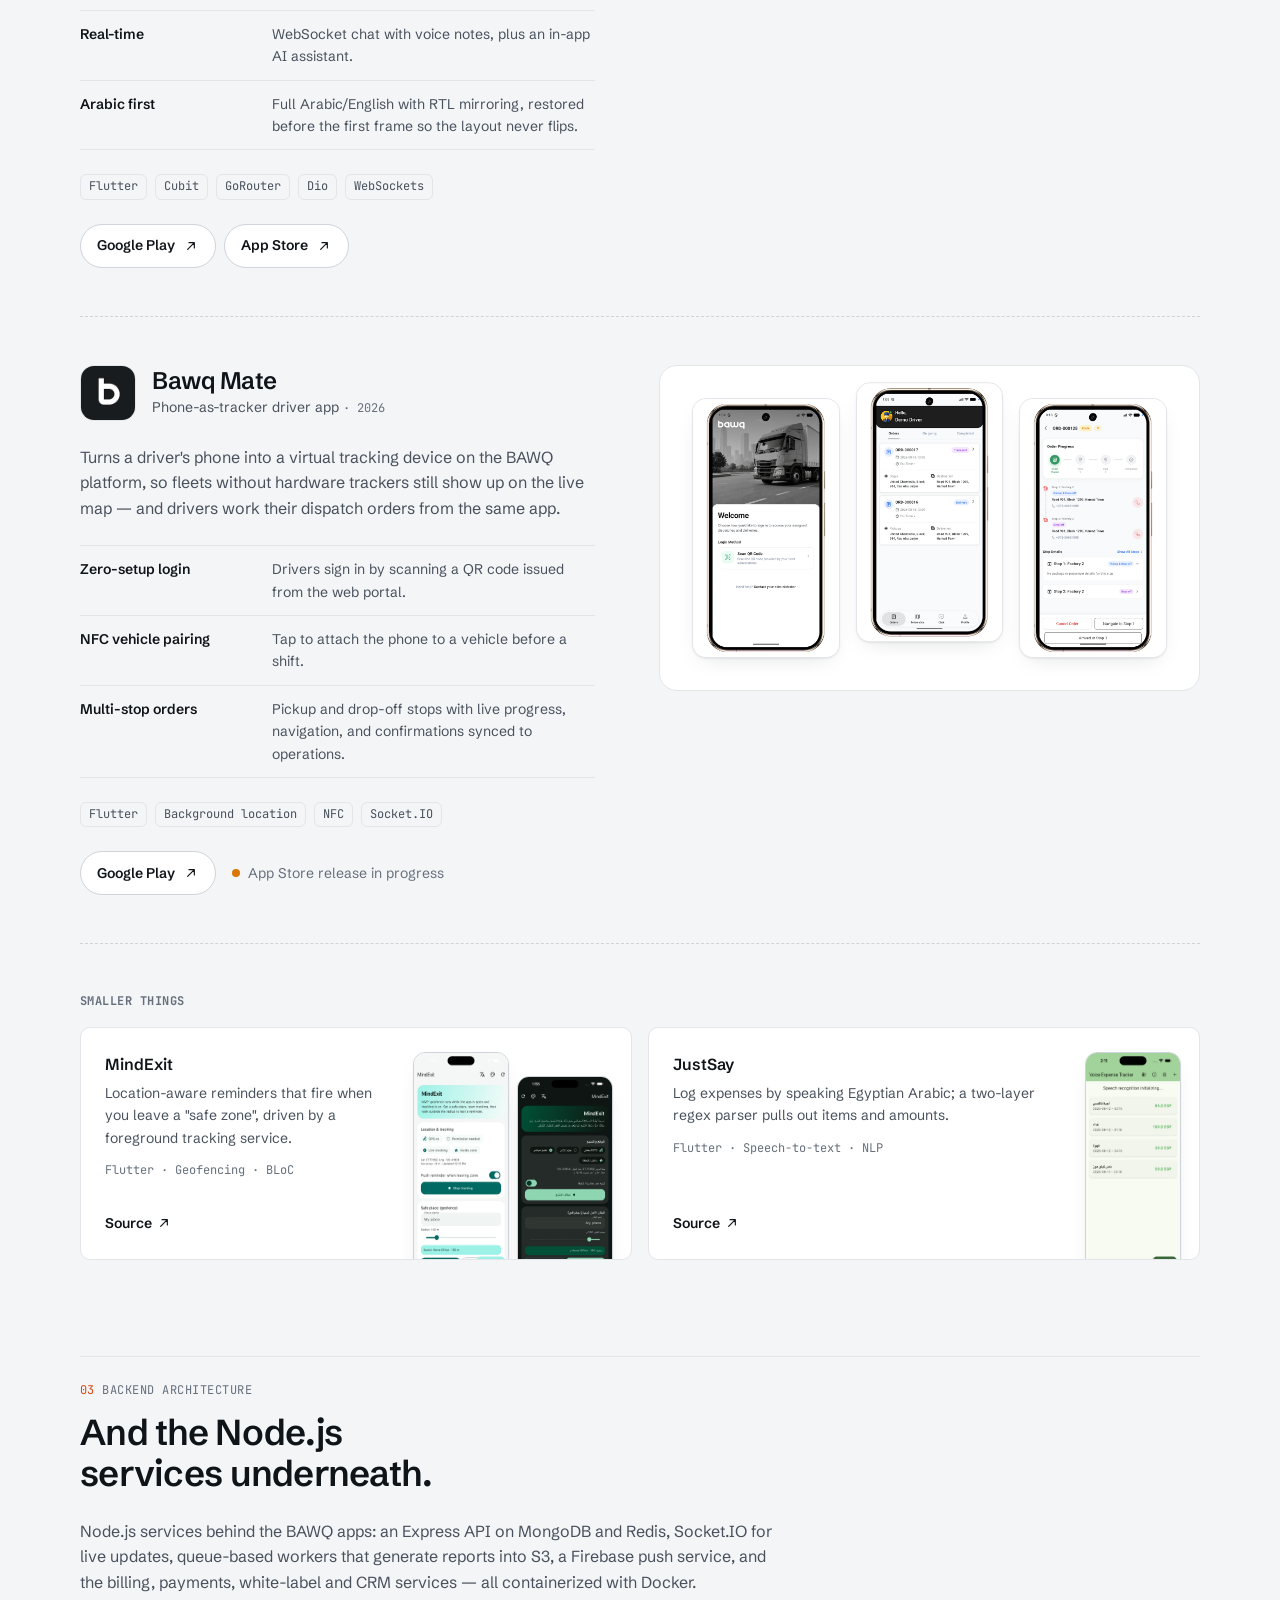
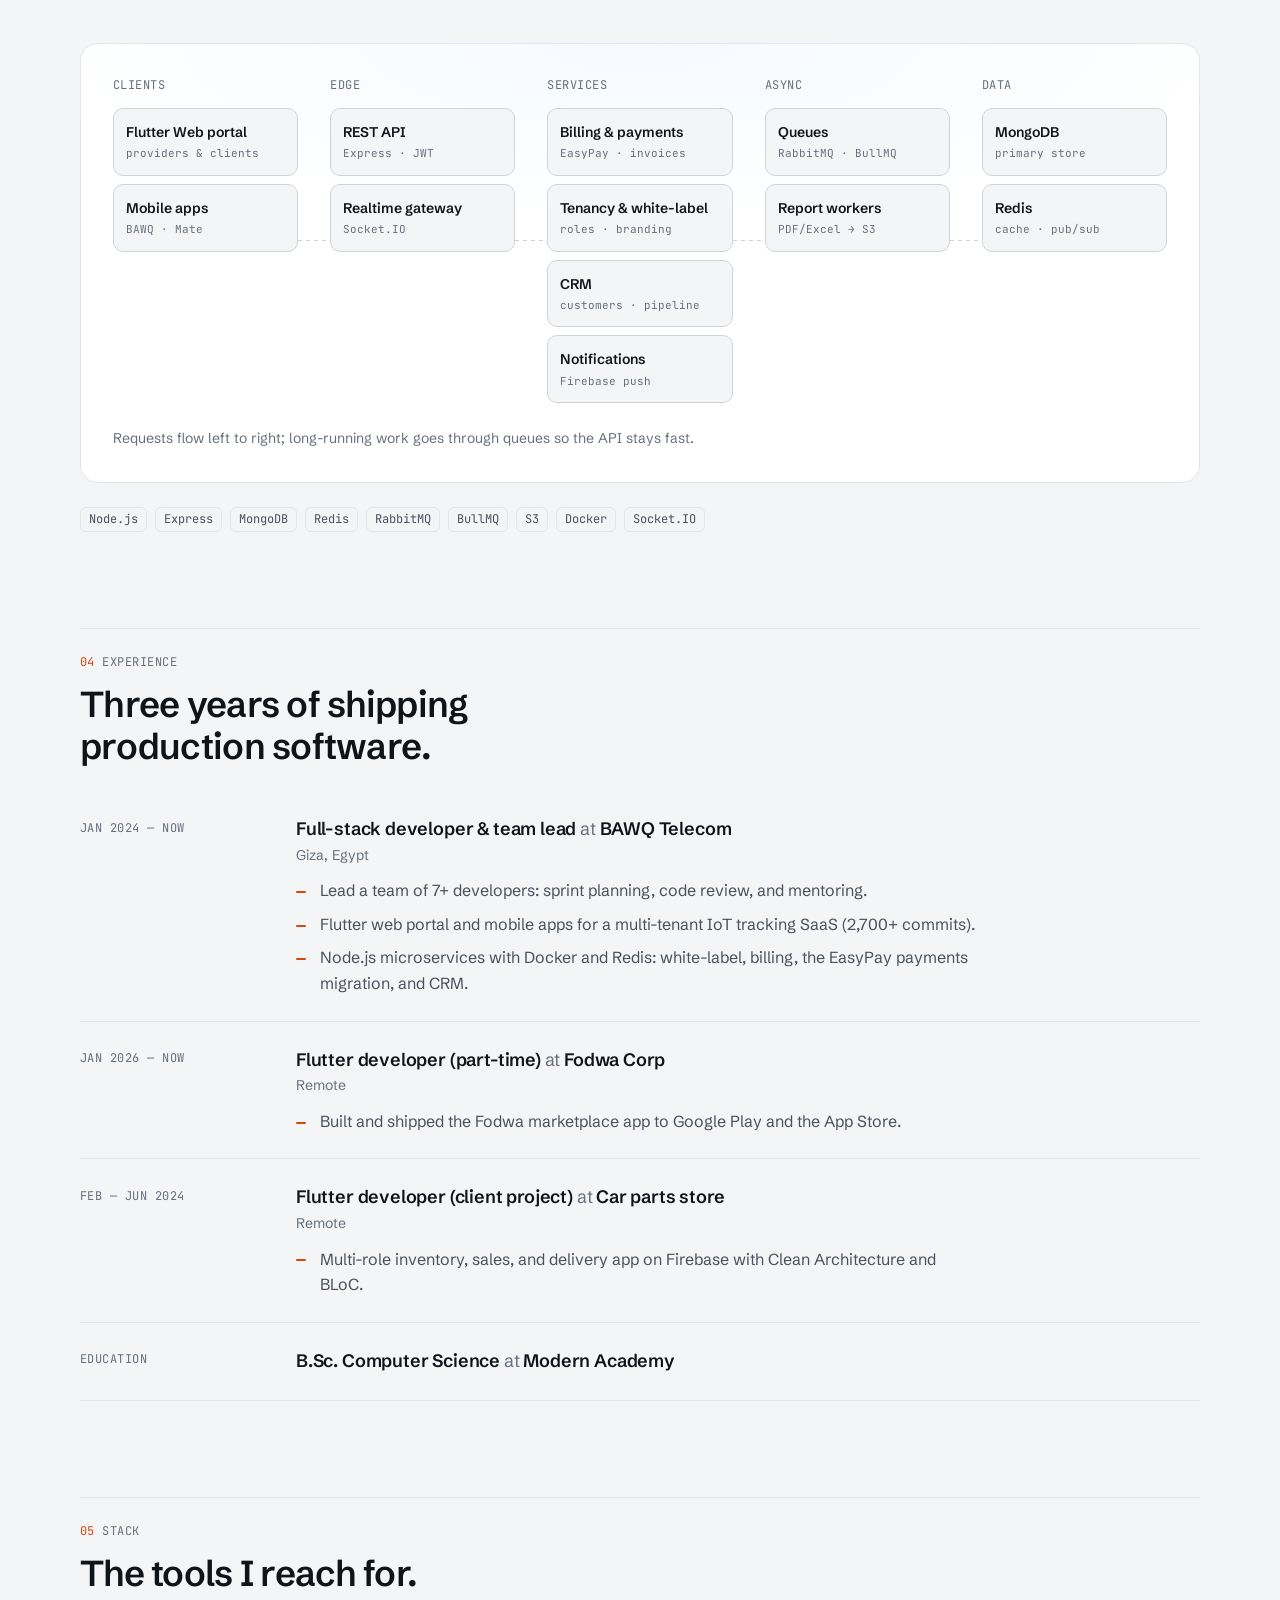
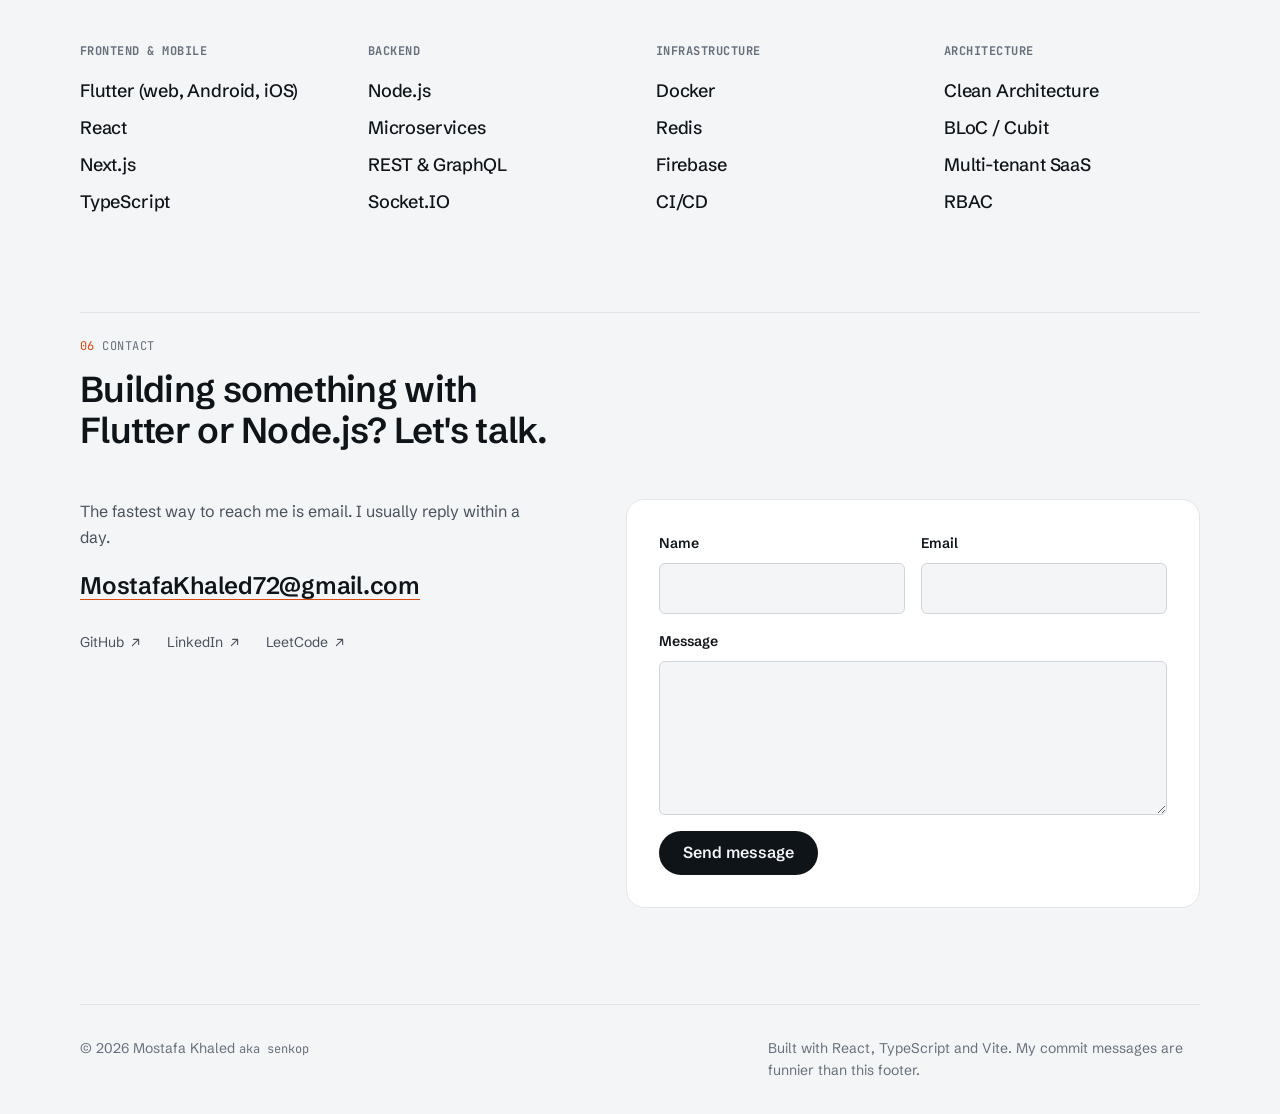
==== commit e73b34e8: "Updates" ====
--- a/index.html
+++ b/index.html
@@ -2,17 +2,51 @@
 <html lang="en">
   <head>
     <meta charset="UTF-8" />
-    <link rel="icon" type="image/svg+xml" href="/vite.svg" />
     <meta name="viewport" content="width=device-width, initial-scale=1.0" />
-    <title>Mostafa Khaled - Flutter Developer & Team Lead</title>
-    <link rel="preconnect" href="https://fonts.googleapis.com">
-    <link rel="preconnect" href="https://fonts.gstatic.com" crossorigin>
-    <link href="https://fonts.googleapis.com/css2?family=Inter:wght@300;400;500;600;700;800;900&family=Space+Grotesk:wght@300;400;500;600;700&display=swap" rel="stylesheet">
-    <script type="module" crossorigin src="/assets/index-ID2nRcRo.js"></script>
-    <link rel="stylesheet" crossorigin href="/assets/index-Dque5vKn.css">
+    <title>Mostafa Khaled — Full-stack developer (Flutter &amp; Node.js)</title>
+    <meta
+      name="description"
+      content="Full-stack developer and team lead in Giza, Egypt. I build a multi-tenant IoT tracking platform at BAWQ and shipped the Fodwa marketplace app — Flutter, React and Node.js."
+    />
+    <meta name="author" content="Mostafa Khaled" />
+    <link rel="canonical" href="https://senkop.github.io/" />
+    <link rel="icon" href="/favicon.svg" type="image/svg+xml" />
+
+    <meta property="og:type" content="website" />
+    <meta property="og:url" content="https://senkop.github.io/" />
+    <meta property="og:title" content="Mostafa Khaled — Full-stack developer (Flutter & Node.js)" />
+    <meta
+      property="og:description"
+      content="Team lead on a multi-tenant IoT tracking platform tracking 10,000+ devices. Flutter, React and Node.js."
+    />
+    <meta property="og:image" content="https://senkop.github.io/og.png" />
+    <meta name="twitter:card" content="summary_large_image" />
+
+    <meta name="theme-color" content="#0b0d10" />
+
+    <!-- Resolve the theme before first paint (saved choice, else the OS) so nothing flashes -->
+    <script>
+      try {
+        var t = localStorage.getItem('theme')
+        if (t !== 'light' && t !== 'dark') t = matchMedia('(prefers-color-scheme: dark)').matches ? 'dark' : 'light'
+        document.documentElement.dataset.theme = t
+      } catch (e) {
+        document.documentElement.dataset.theme = 'dark'
+      }
+    </script>
+    <link rel="preconnect" href="https://tiles.openfreemap.org" crossorigin />
+
+    <link rel="preconnect" href="https://fonts.googleapis.com" />
+    <link rel="preconnect" href="https://fonts.gstatic.com" crossorigin />
+    <link
+      href="https://fonts.googleapis.com/css2?family=JetBrains+Mono:wght@400;500&family=Schibsted+Grotesk:wght@400;500;600;700&display=swap"
+      rel="stylesheet"
+    />
+    <script type="module" crossorigin src="/assets/index-Dovm4UIy.js"></script>
+    <link rel="stylesheet" crossorigin href="/assets/index-BETE492x.css">
   </head>
   <body>
+    <noscript>This site needs JavaScript. You can reach me at MostafaKhaled72@gmail.com.</noscript>
     <div id="root"></div>
   </body>
 </html>
-
--- a/assets/index-BETE492x.css
+++ b/assets/index-BETE492x.css
@@ -0,0 +1 @@
+._footer_kxhe1_1{display:flex;flex-wrap:wrap;justify-content:space-between;gap:var(--space-2) var(--space-6);padding-block:var(--space-8);border-top:1px solid var(--line);color:var(--ink-3);font-size:var(--text-sm)}._aka_kxhe1_12{font-family:var(--font-mono);font-size:var(--text-xs)}._note_kxhe1_17{max-width:48ch}._header_1w3u2_1{position:sticky;top:0;z-index:50;background:color-mix(in srgb,var(--bg) 88%,transparent);border-bottom:1px solid var(--line);-webkit-backdrop-filter:saturate(140%) blur(10px);backdrop-filter:saturate(140%) blur(10px)}._bar_1w3u2_10{display:flex;align-items:center;gap:var(--space-6);height:var(--header-h)}._brand_1w3u2_17{display:inline-flex;align-items:center;gap:var(--space-3);font-weight:600;text-decoration:none;letter-spacing:-.01em}._mark_1w3u2_26{display:grid;place-items:center;width:30px;height:30px;border-radius:8px;background:var(--ink);color:var(--bg);font-family:var(--font-mono);font-size:11px;font-weight:600}._nav_1w3u2_39{margin-left:auto}._links_1w3u2_43{display:flex;gap:var(--space-1)}._link_1w3u2_43{position:relative;display:block;padding:var(--space-2) var(--space-3);border-radius:var(--radius-sm);color:var(--ink-2);font-size:var(--text-sm);text-decoration:none;transition:color .16s var(--ease)}._link_1w3u2_43:hover,._link_1w3u2_43[aria-current]{color:var(--ink)}._link_1w3u2_43[aria-current]:after{content:"";position:absolute;left:var(--space-3);right:var(--space-3);bottom:2px;height:2px;border-radius:2px;background:var(--accent)}._actions_1w3u2_75{display:flex;align-items:center;gap:var(--space-2)}._iconButton_1w3u2_81{display:grid;place-items:center;width:40px;height:40px;border:1px solid transparent;border-radius:999px;background:none;color:var(--ink-2);cursor:pointer;transition:color .16s var(--ease),border-color .16s var(--ease)}._iconButton_1w3u2_81:hover{color:var(--ink);border-color:var(--line-strong)}._resume_1w3u2_101{display:inline-flex;align-items:center;gap:var(--space-2);min-height:40px;padding:0 var(--space-4);border-radius:999px;background:var(--ink);color:var(--bg);font-size:var(--text-sm);font-weight:600;text-decoration:none;transition:background-color .16s var(--ease)}._resume_1w3u2_101:hover{background:var(--accent);color:var(--accent-ink)}._menuButton_1w3u2_121{display:none}@media (max-width: 760px){._menuButton_1w3u2_121{display:grid}._resume_1w3u2_101{display:none}._nav_1w3u2_39{position:absolute;inset:var(--header-h) 0 auto 0;display:none;padding:var(--space-2) var(--gutter) var(--space-6);background:var(--bg);border-bottom:1px solid var(--line);box-shadow:var(--shadow)}._nav_1w3u2_39[data-open=true]{display:block}._links_1w3u2_43{flex-direction:column}._link_1w3u2_43{padding:var(--space-3) 0;font-size:var(--text-lg);border-bottom:1px solid var(--line);border-radius:0}._link_1w3u2_43[aria-current]:after{display:none}._actions_1w3u2_75{margin-left:auto}}._searchGlyph_1w3u2_168{font-family:var(--font-mono);font-size:12px;letter-spacing:.02em}._iconButton_1w3u2_81:has(._searchGlyph_1w3u2_168){width:auto;padding:0 var(--space-3);border-color:var(--line-strong)}._header_bsv7k_1{display:grid;gap:var(--space-3);margin-bottom:var(--space-12);padding-top:var(--space-6);border-top:1px solid var(--line)}._index_bsv7k_9{color:var(--accent)}._title_bsv7k_13{max-width:22ch;font-size:var(--text-2xl);font-weight:600;line-height:1.15;letter-spacing:-.02em;text-wrap:balance}._section_n8wj3_1{padding-top:var(--space-16);padding-bottom:var(--space-24)}._grid_n8wj3_6{display:grid;grid-template-columns:repeat(4,minmax(0,1fr));border-top:1px solid var(--line);border-left:1px solid var(--line)}._card_n8wj3_13{position:relative;display:flex;flex-direction:column;gap:var(--space-3);padding:var(--space-6);border-right:1px solid var(--line);border-bottom:1px solid var(--line);transition:background-color .2s var(--ease)}._card_n8wj3_13:hover{background:var(--bg-raised)}._card_n8wj3_13:before{content:"";position:absolute;top:-1px;left:-1px;width:calc(100% + 1px);height:2px;background:var(--accent);transform:scaleX(0);transform-origin:left;transition:transform .3s var(--ease)}._card_n8wj3_13:hover:before,._card_n8wj3_13:focus-within:before{transform:scaleX(1)}._num_n8wj3_47{color:var(--accent)}._title_n8wj3_51{font-size:var(--text-lg);font-weight:600;letter-spacing:-.01em}._body_n8wj3_57{flex:1;color:var(--ink-2);font-size:var(--text-sm)}._proof_n8wj3_63{display:inline-flex;align-items:center;gap:var(--space-1);align-self:flex-start;color:var(--ink);font-size:var(--text-sm);font-weight:600;text-decoration:none}._proof_n8wj3_63 svg{transition:transform .16s var(--ease)}._proof_n8wj3_63:hover{color:var(--accent)}._proof_n8wj3_63:hover svg{transform:translate(3px)}@media (max-width: 1000px){._grid_n8wj3_6{grid-template-columns:repeat(2,minmax(0,1fr))}}@media (max-width: 560px){._grid_n8wj3_6{grid-template-columns:minmax(0,1fr)}}@media (prefers-reduced-motion: reduce){._card_n8wj3_13:before,._proof_n8wj3_63 svg{transition:none}}._section_10cld_1{padding-bottom:var(--space-24)}._grid_10cld_5{display:grid;grid-template-columns:minmax(0,.9fr) minmax(0,1.1fr);gap:clamp(2rem,6vw,5rem);align-items:start}._direct_10cld_12{display:grid;gap:var(--space-4)}._lead_10cld_17{color:var(--ink-2)}._email_10cld_21{font-size:var(--text-xl);font-weight:600;letter-spacing:-.01em;overflow-wrap:anywhere;text-decoration-color:var(--accent)}._email_10cld_21:hover{color:var(--accent)}._socials_10cld_33{display:flex;flex-wrap:wrap;gap:var(--space-2) var(--space-6);margin-top:var(--space-2)}._socials_10cld_33 a{display:inline-flex;align-items:center;gap:var(--space-1);color:var(--ink-2);font-size:var(--text-sm);text-decoration:none}._socials_10cld_33 a:hover{color:var(--ink)}._form_10cld_53{display:grid;gap:var(--space-4);padding:clamp(1.25rem,3vw,2rem);border:1px solid var(--line);border-radius:var(--radius-lg);background:var(--bg-raised)}._row_10cld_62{display:grid;grid-template-columns:repeat(2,minmax(0,1fr));gap:var(--space-4)}._field_10cld_68{display:grid;gap:var(--space-2);font-size:var(--text-sm);font-weight:600}._field_10cld_68 input,._field_10cld_68 textarea{width:100%;padding:var(--space-3);border:1px solid var(--line-strong);border-radius:var(--radius-sm);background:var(--bg);font-size:var(--text-base);font-weight:400;transition:border-color .16s var(--ease)}._field_10cld_68 textarea{resize:vertical}._field_10cld_68 input:focus-visible,._field_10cld_68 textarea:focus-visible{outline:none;border-color:var(--accent);box-shadow:0 0 0 3px var(--accent-soft)}._footer_10cld_98{display:flex;flex-wrap:wrap;align-items:center;gap:var(--space-4)}._submit_10cld_105{min-height:44px;padding:0 var(--space-6);border:0;border-radius:999px;background:var(--ink);color:var(--bg);font-weight:600;cursor:pointer;transition:background-color .16s var(--ease)}._submit_10cld_105:hover:not(:disabled){background:var(--accent);color:var(--accent-ink)}._submit_10cld_105:disabled{opacity:.6;cursor:progress}._status_10cld_127{display:inline-flex;align-items:center;gap:var(--space-2);font-size:var(--text-sm)}._status_10cld_127[data-state=sent]{color:var(--ok)}._status_10cld_127[data-state=error]{color:var(--danger)}@media (max-width: 900px){._grid_10cld_5{grid-template-columns:1fr}}@media (max-width: 520px){._row_10cld_62{grid-template-columns:1fr}}._section_1hlse_1{padding-bottom:var(--space-24)}._list_1hlse_5{display:grid}._role_1hlse_9{display:grid;grid-template-columns:12rem minmax(0,1fr);gap:var(--space-6);padding-block:var(--space-6);border-bottom:1px solid var(--line)}._role_1hlse_9:first-child{padding-top:0}._when_1hlse_21{padding-top:.3em}._title_1hlse_25{font-size:var(--text-lg);font-weight:600;letter-spacing:-.01em}._at_1hlse_31{color:var(--ink-3);font-weight:400}._where_1hlse_36{color:var(--ink-3);font-size:var(--text-sm)}._points_1hlse_41{display:grid;gap:var(--space-2);max-width:68ch;margin-top:var(--space-3);color:var(--ink-2)}._points_1hlse_41 li{position:relative;padding-left:var(--space-6)}._points_1hlse_41 li:before{content:"";position:absolute;left:0;top:.8em;width:10px;height:2px;border-radius:1px;background:var(--accent)}@media (max-width: 760px){._role_1hlse_9{grid-template-columns:1fr;gap:var(--space-2)}}._section_xuf1e_1{padding-bottom:var(--space-24)}._grid_xuf1e_5{display:grid;grid-template-columns:repeat(4,minmax(0,1fr));gap:var(--space-8)}._group_xuf1e_11{display:grid;align-content:start;gap:var(--space-4)}._items_xuf1e_17{display:grid;gap:var(--space-2);font-size:var(--text-lg);font-weight:500;letter-spacing:-.01em}@media (max-width: 900px){._grid_xuf1e_5{grid-template-columns:repeat(2,minmax(0,1fr))}}._section_1qioh_1{padding-bottom:var(--space-24)}._summary_1qioh_5{max-width:70ch;margin-top:calc(var(--space-6) * -1);margin-bottom:var(--space-12);color:var(--ink-2)}._diagram_1qioh_12{padding:clamp(1rem,3vw,2rem);border:1px solid var(--line);border-radius:var(--radius-lg);background:radial-gradient(80% 60% at 50% 0%,rgb(96 165 250 / .06),transparent 70%),var(--bg-raised)}._layers_1qioh_21{display:grid;grid-template-columns:repeat(5,minmax(0,1fr));gap:var(--space-8)}._layer_1qioh_21{position:relative;display:grid;align-content:start;gap:var(--space-3)}._layer_1qioh_21:not(:last-child):after,._layer_1qioh_21:not(:last-child):before{content:"";position:absolute;top:50%;right:calc(var(--space-8) * -1);width:var(--space-8)}._layer_1qioh_21:not(:last-child):after{height:1px;background:repeating-linear-gradient(90deg,var(--line-strong) 0 4px,transparent 4px 8px)}._layer_1qioh_21:not(:last-child):before{z-index:1;width:6px;height:6px;margin-top:-2.5px;border-radius:50%;background:var(--accent);box-shadow:0 0 10px var(--accent);opacity:0}@media (prefers-reduced-motion: no-preference){._layer_1qioh_21:not(:last-child):before{animation:_packet_1qioh_1 2.4s linear infinite;animation-delay:calc(var(--i) * .45s)}}@keyframes _packet_1qioh_1{0%{opacity:0;transform:translate(-40px)}15%,85%{opacity:1}to{opacity:0;transform:translate(26px)}}._nodes_1qioh_82{display:grid;gap:var(--space-2)}._node_1qioh_82{display:grid;gap:2px;padding:var(--space-3);border:1px solid var(--line-strong);border-radius:var(--radius-md);background:var(--bg);transition:border-color .16s var(--ease)}._node_1qioh_82:hover{border-color:var(--accent)}._nodeLabel_1qioh_101{font-size:var(--text-sm);font-weight:600}._nodeDetail_1qioh_106{color:var(--ink-3);font-family:var(--font-mono);font-size:11px}._caption_1qioh_112{margin-top:var(--space-6);color:var(--ink-3);font-size:var(--text-sm)}._stack_1qioh_118{display:flex;flex-wrap:wrap;gap:var(--space-2);margin-top:var(--space-6)}._stack_1qioh_118 li{padding:2px var(--space-2);border:1px solid var(--line);border-radius:var(--radius-sm);color:var(--ink-2);font-family:var(--font-mono);font-size:var(--text-xs)}@media (max-width: 900px){._layers_1qioh_21{grid-template-columns:minmax(0,1fr);gap:var(--space-8)}._nodes_1qioh_82{grid-template-columns:repeat(auto-fill,minmax(150px,1fr))}._layer_1qioh_21:not(:last-child):after,._layer_1qioh_21:not(:last-child):before{display:none}}._button_ru760_1{display:inline-flex;align-items:center;gap:var(--space-2);min-height:44px;padding:0 var(--space-4);border:1px solid transparent;border-radius:999px;font-size:var(--text-sm);font-weight:600;text-decoration:none;white-space:nowrap;transition:background-color .16s var(--ease),border-color .16s var(--ease),color .16s var(--ease),transform .16s var(--ease)}._button_ru760_1 svg{transition:transform .16s var(--ease)}._button_ru760_1:hover svg{transform:translate(2px,-2px)}._button_ru760_1:active{transform:translateY(1px)}._primary_ru760_32{background:var(--ink);color:var(--bg)}._primary_ru760_32:hover{background:var(--accent);color:var(--accent-ink)}._secondary_ru760_42{border-color:var(--line-strong);background:var(--bg-raised)}._secondary_ru760_42:hover{border-color:var(--ink)}._ghost_ru760_51{padding-inline:var(--space-2);color:var(--ink-2)}._ghost_ru760_51:hover{color:var(--ink)}._study_hfvtn_1{display:grid;grid-template-columns:minmax(0,1fr) minmax(0,1.05fr);gap:clamp(2rem,5vw,4rem);align-items:start;padding-block:var(--space-12)}._study_hfvtn_1+._study_hfvtn_1{border-top:1px dashed var(--line-strong)}._info_hfvtn_13{display:grid;min-width:0;gap:var(--space-6)}._head_hfvtn_19{display:flex;align-items:center;gap:var(--space-4)}._icon_hfvtn_25{border-radius:14px;border:1px solid var(--line)}._name_hfvtn_30{font-size:var(--text-xl);font-weight:600;letter-spacing:-.02em;line-height:1.2}._kind_hfvtn_37{color:var(--ink-2);font-size:var(--text-sm)}._period_hfvtn_42{color:var(--ink-3);font-family:var(--font-mono);font-size:var(--text-xs)}._summary_hfvtn_48{color:var(--ink-2);text-wrap:pretty}._highlights_hfvtn_53{display:grid;border-top:1px solid var(--line)}._highlight_hfvtn_53{display:grid;grid-template-columns:11rem minmax(0,1fr);gap:var(--space-4);padding-block:var(--space-3);border-bottom:1px solid var(--line);font-size:var(--text-sm)}._highlight_hfvtn_53 dt{font-weight:600}._highlight_hfvtn_53 dd{color:var(--ink-2)}._stack_hfvtn_75{display:flex;flex-wrap:wrap;gap:var(--space-2)}._stack_hfvtn_75 li{padding:2px var(--space-2);border:1px solid var(--line);border-radius:var(--radius-sm);color:var(--ink-2);font-family:var(--font-mono);font-size:var(--text-xs)}._links_hfvtn_90{display:flex;flex-wrap:wrap;align-items:center;gap:var(--space-2)}._status_hfvtn_97{display:inline-flex;align-items:center;gap:var(--space-2);margin-left:var(--space-2);color:var(--ink-3);font-size:var(--text-sm)}._status_hfvtn_97:before{content:"";width:8px;height:8px;border-radius:50%;background:#d97706}._gallery_hfvtn_115{position:sticky;top:calc(var(--header-h) + var(--space-6));display:grid;grid-template-columns:repeat(3,minmax(0,1fr));align-items:center;gap:var(--space-4);padding:clamp(1rem,3vw,2rem);border-radius:var(--radius-lg);background:var(--bg-raised);border:1px solid var(--line)}._shot_hfvtn_128{width:100%;border-radius:14px;border:1px solid var(--line);box-shadow:var(--shadow);background:var(--bg)}._shot_hfvtn_128:nth-child(2){transform:translateY(-6%)}@media (max-width: 900px){._study_hfvtn_1{grid-template-columns:minmax(0,1fr)}._gallery_hfvtn_115{position:static;min-width:0;grid-template-columns:none;grid-auto-flow:column;grid-auto-columns:min(46%,220px);overflow-x:auto;scroll-snap-type:x mandatory;overscroll-behavior-x:contain}._shot_hfvtn_128{scroll-snap-align:start}._shot_hfvtn_128:nth-child(2){transform:none}._highlight_hfvtn_53{grid-template-columns:1fr;gap:var(--space-1)}}._side_ujlrf_1{display:grid;gap:var(--space-4);padding-block:var(--space-12) var(--space-24);border-top:1px dashed var(--line-strong)}._sideList_ujlrf_8{display:grid;grid-template-columns:repeat(2,minmax(0,1fr));gap:var(--space-4)}._sideItem_ujlrf_14{display:flex;justify-content:space-between;align-items:stretch;gap:var(--space-6);padding:var(--space-6);overflow:hidden;border:1px solid var(--line);border-radius:var(--radius-md);background:var(--bg-raised)}._sideText_ujlrf_26{display:flex;flex-direction:column;align-items:flex-start;min-width:0}._sideShots_ujlrf_33{display:flex;gap:var(--space-2);flex-shrink:0;margin:0 calc(var(--space-6) * -.25) calc(var(--space-6) * -2) 0}._sideShots_ujlrf_33 img{width:96px;border-radius:12px 12px 0 0;border:1px solid var(--line-strong);box-shadow:var(--shadow)}._sideShots_ujlrf_33 img:nth-child(2){margin-top:var(--space-6)}._sideName_ujlrf_51{font-weight:600}._sideDesc_ujlrf_55{margin-top:var(--space-1);color:var(--ink-2);font-size:var(--text-sm)}._sideStack_ujlrf_61{margin-top:var(--space-3);color:var(--ink-3);font-family:var(--font-mono);font-size:var(--text-xs)}._sideLink_ujlrf_68{margin-top:auto;padding-top:var(--space-4);display:inline-flex;align-items:center;gap:var(--space-1);flex-shrink:0;font-size:var(--text-sm);font-weight:600;text-decoration:none}._sideLink_ujlrf_68:hover{color:var(--accent)}@media (max-width: 760px){._sideList_ujlrf_8{grid-template-columns:1fr}._sideShots_ujlrf_33 img{width:76px}}._dialog_s5gfi_1{width:min(600px,calc(100% - 2rem));max-height:min(560px,calc(100svh - 6rem));margin:12vh auto auto;padding:0;overflow:hidden;border:1px solid var(--line-strong);border-radius:var(--radius-lg);background:var(--bg-raised);color:var(--ink);box-shadow:var(--shadow-float)}._dialog_s5gfi_1[open]{display:flex;flex-direction:column}._dialog_s5gfi_1::backdrop{background:rgb(var(--scrim) / .6);-webkit-backdrop-filter:blur(4px);backdrop-filter:blur(4px)}@media (prefers-reduced-motion: no-preference){._dialog_s5gfi_1[open]{animation:_pop_s5gfi_1 .18s var(--ease)}}@keyframes _pop_s5gfi_1{0%{opacity:0;transform:translateY(8px) scale(.98)}}._searchRow_s5gfi_37{display:flex;align-items:center;gap:var(--space-3);padding:var(--space-4);border-bottom:1px solid var(--line);color:var(--ink-3)}._input_s5gfi_46{flex:1;min-width:0;border:0;background:none;color:var(--ink);font-size:var(--text-lg)}._input_s5gfi_46:focus{outline:none}._input_s5gfi_46::placeholder{color:var(--ink-3)}._esc_s5gfi_63,._footer_s5gfi_64 kbd{padding:1px 6px;border:1px solid var(--line-strong);border-radius:5px;font-family:var(--font-mono);font-size:11px;color:var(--ink-3)}._list_s5gfi_73{flex:1;overflow-y:auto;padding:var(--space-2)}._group_s5gfi_79{padding:var(--space-3) var(--space-3) var(--space-1)}._option_s5gfi_83{display:flex;align-items:center;gap:var(--space-3);padding:var(--space-3);border-radius:var(--radius-md);color:var(--ink-2);cursor:pointer}._option_s5gfi_83[aria-selected=true]{background:color-mix(in srgb,var(--ink) 7%,transparent);color:var(--ink)}._option_s5gfi_83[aria-selected=true] svg{color:var(--accent)}._label_s5gfi_102{font-weight:500}._hint_s5gfi_106{margin-left:auto;overflow:hidden;color:var(--ink-3);font-size:var(--text-sm);white-space:nowrap;text-overflow:ellipsis}._empty_s5gfi_115{padding:var(--space-6);color:var(--ink-3);text-align:center}._footer_s5gfi_64{display:flex;align-items:center;gap:var(--space-4);padding:var(--space-3) var(--space-4);border-top:1px solid var(--line);color:var(--ink-3);font-size:var(--text-xs)}._toast_s5gfi_131{margin-left:auto;color:var(--ok)}._panel_1pc92_1{width:min(440px,100%);padding:var(--space-3);border:1px solid var(--line-strong);border-radius:var(--radius-lg);background:var(--glass);-webkit-backdrop-filter:blur(14px) saturate(140%);backdrop-filter:blur(14px) saturate(140%);box-shadow:var(--shadow-float);pointer-events:auto}._head_1pc92_12{display:flex;align-items:baseline;justify-content:space-between;gap:var(--space-3);padding:var(--space-1) var(--space-2) var(--space-3)}._hint_1pc92_20{color:var(--ink-2);font-size:var(--text-xs)}._list_1pc92_25{display:grid;grid-template-columns:repeat(2,minmax(0,1fr));gap:var(--space-1)}._card_1pc92_31{display:grid;gap:2px;width:100%;padding:var(--space-2) var(--space-3) var(--space-3);border:1px solid transparent;border-radius:var(--radius-md);background:none;text-align:left;cursor:pointer;transition:background-color .16s var(--ease),border-color .16s var(--ease)}._card_1pc92_31:hover{background:color-mix(in srgb,var(--ink) 5%,transparent)}._card_1pc92_31[aria-pressed=true]{border-color:color-mix(in srgb,var(--unit) 55%,transparent);background:color-mix(in srgb,var(--unit) 10%,transparent)}._top_1pc92_55{display:flex;align-items:center;gap:var(--space-2);min-width:0}._dot_1pc92_62{flex-shrink:0;width:8px;height:8px;border-radius:50%;background:var(--unit);box-shadow:0 0 0 3px color-mix(in srgb,var(--unit) 22%,transparent)}._name_1pc92_71{overflow:hidden;font-size:var(--text-sm);font-weight:600;white-space:nowrap;text-overflow:ellipsis}._status_1pc92_79{margin-left:auto;flex-shrink:0;padding:0 6px;border-radius:999px;font-size:10px;font-weight:600;line-height:1.6;background:var(--pill-live-bg);color:var(--pill-live)}._status_1pc92_79[data-status=Beta]{background:var(--pill-beta-bg);color:var(--pill-beta)}._status_1pc92_79[data-status=Shipping]{background:var(--pill-ship-bg);color:var(--pill-ship)}._kind_1pc92_101{overflow:hidden;padding-left:calc(8px + var(--space-2));color:var(--ink-3);font-size:var(--text-xs);white-space:nowrap;text-overflow:ellipsis}._bottom_1pc92_110{display:flex;align-items:center;gap:var(--space-2);margin-top:var(--space-1);padding-left:calc(8px + var(--space-2))}._track_1pc92_118{flex:1;height:2px;overflow:hidden;border-radius:2px;background:color-mix(in srgb,var(--ink) 10%,transparent)}._fill_1pc92_126{display:block;height:100%;background:var(--unit);transform-origin:left;transition:transform .5s linear}._speed_1pc92_134{flex-shrink:0;font-size:10px;font-variant-numeric:tabular-nums}._footnote_1pc92_140{padding:var(--space-2) var(--space-2) 0;color:var(--ink-3);font-size:11px}@media (max-width: 480px){._head_1pc92_12{flex-direction:column;gap:2px}}@media (prefers-reduced-motion: reduce){._fill_1pc92_126{transition:none}}._sheet_195p1_2{display:flex;flex-direction:column;gap:var(--space-4);width:min(480px,100%);max-height:calc(100svh - var(--header-h) - 7rem);overflow-y:auto;padding:var(--space-6);border:1px solid color-mix(in srgb,var(--unit) 35%,var(--line-strong));border-radius:var(--radius-lg);background:var(--glass-strong);-webkit-backdrop-filter:blur(16px) saturate(140%);backdrop-filter:blur(16px) saturate(140%);box-shadow:var(--shadow-float);overscroll-behavior:contain;pointer-events:auto}@media (prefers-reduced-motion: no-preference){._sheet_195p1_2{animation:_slide-in_195p1_1 .42s var(--ease)}}@keyframes _slide-in_195p1_1{0%{opacity:0;transform:translate(-24px)}}._top_195p1_32{display:flex;align-items:center;justify-content:space-between;gap:var(--space-4)}._close_195p1_39{display:grid;place-items:center;flex-shrink:0;width:36px;height:36px;border:1px solid var(--line-strong);border-radius:999px;background:none;color:var(--ink-2);cursor:pointer}._close_195p1_39:hover{color:var(--ink);border-color:var(--ink-3)}._title_195p1_57{font-size:var(--text-2xl);font-weight:600;letter-spacing:-.02em;line-height:1.1}._title_195p1_57:focus{outline:none}._kind_195p1_68{margin-top:calc(var(--space-3) * -1);color:var(--unit);font-size:var(--text-sm);font-weight:600}._summary_195p1_75{color:var(--ink-2);font-size:var(--text-sm)}._shots_195p1_80{display:grid;grid-template-columns:repeat(3,minmax(0,1fr));align-items:start;gap:var(--space-2)}._shots_195p1_80 img{border-radius:10px;border:1px solid var(--line-strong)}._points_195p1_92{display:grid;gap:var(--space-2);color:var(--ink-2);font-size:var(--text-sm)}._points_195p1_92 strong{color:var(--ink)}._tags_195p1_103{display:flex;flex-wrap:wrap;gap:var(--space-2)}._tags_195p1_103 li{padding:2px var(--space-2);border:1px solid var(--line-strong);border-radius:var(--radius-sm);color:var(--ink-2);font-family:var(--font-mono);font-size:var(--text-xs)}._actions_195p1_118{display:flex;flex-wrap:wrap;align-items:center;gap:var(--space-2)}._status_195p1_125{color:var(--ink-3);font-size:var(--text-sm)}._more_195p1_130{display:inline-flex;align-items:center;gap:var(--space-1);align-self:flex-start;color:var(--ink-2);font-size:var(--text-sm);font-weight:600;text-decoration:none}._more_195p1_130:hover{color:var(--accent)}@media (max-width: 900px){._sheet_195p1_2{position:fixed;left:0;right:0;bottom:0;z-index:60;width:100%;max-height:78svh;border-radius:var(--radius-lg) var(--radius-lg) 0 0;border-bottom:0}@keyframes _slide-in_195p1_1{0%{opacity:0;transform:translateY(32px)}}}._hero_frd9n_1{position:relative;min-height:max(720px,100svh);margin-top:calc(var(--header-h) * -1);overflow:hidden;isolation:isolate}._mapLayer_frd9n_9{position:absolute;top:0;right:0;bottom:0;left:0;z-index:0}._placeholder_frd9n_16{position:absolute;top:0;right:0;bottom:0;left:0;background:radial-gradient(60% 50% at 70% 45%,color-mix(in srgb,var(--accent) 10%,transparent),transparent 70%),repeating-linear-gradient(0deg,transparent 0 63px,color-mix(in srgb,var(--ink) 4%,transparent) 63px 64px),repeating-linear-gradient(90deg,transparent 0 63px,color-mix(in srgb,var(--ink) 4%,transparent) 63px 64px),var(--bg);transition:opacity .6s var(--ease)}._hero_frd9n_1[data-map-ready=true] ._placeholder_frd9n_16{opacity:0}._scrim_frd9n_31{position:absolute;top:0;right:0;bottom:0;left:0;pointer-events:none;background:linear-gradient(90deg,rgb(var(--scrim) / .94),rgb(var(--scrim) / .7) 30%,rgb(var(--scrim) / 0) 58%),linear-gradient(0deg,var(--bg) 0%,rgb(var(--scrim) / 0) 22%),linear-gradient(180deg,rgb(var(--scrim) / .7),rgb(var(--scrim) / 0) 18%)}._overlay_frd9n_41{position:relative;z-index:2;display:grid;grid-template-columns:minmax(0,560px) 1fr auto;grid-template-rows:auto 1fr;grid-template-areas:"intro . panel" ". . panel";gap:var(--space-8);min-height:inherit;padding-top:calc(var(--header-h) + clamp(2.5rem,8vh,6rem));padding-bottom:clamp(2rem,6vh,4rem);pointer-events:none}._intro_frd9n_57{grid-area:intro;display:grid;gap:var(--space-4);pointer-events:auto}._status_frd9n_64{display:inline-flex;align-items:center;gap:var(--space-2);color:var(--ink-2)}._pulse_frd9n_71{width:8px;height:8px;border-radius:50%;background:#4ade80;box-shadow:0 0 #4ade8099}@media (prefers-reduced-motion: no-preference){._pulse_frd9n_71{animation:_pulse_frd9n_71 2s infinite}}@keyframes _pulse_frd9n_71{70%{box-shadow:0 0 0 8px #4ade8000}to{box-shadow:0 0 #4ade8000}}._name_frd9n_94{font-size:clamp(3rem,2rem + 4.2vw,5.25rem);font-weight:600;line-height:.95;letter-spacing:-.045em}._lede_frd9n_101{font-size:var(--text-xl);font-weight:500;letter-spacing:-.01em;text-wrap:balance}._lede_frd9n_101 em{font-style:normal;color:var(--accent)}._sub_frd9n_113{max-width:48ch;color:var(--ink-2)}._ctas_frd9n_118{display:flex;flex-wrap:wrap;align-items:center;gap:var(--space-3);margin-top:var(--space-2)}._kbd_frd9n_126{display:inline-flex;align-items:center;gap:var(--space-1);min-height:44px;padding:0 var(--space-2);border:0;background:none;color:var(--ink-3);font-size:var(--text-sm);cursor:pointer}._kbd_frd9n_126:hover{color:var(--ink)}._kbd_frd9n_126 kbd{display:inline-grid;place-items:center;min-width:24px;height:24px;padding:0 6px;border:1px solid var(--line-strong);border-bottom-width:2px;border-radius:6px;font-family:var(--font-mono);font-size:12px;color:var(--ink-2)}._kbd_frd9n_126 span{margin-left:var(--space-1)}._panelSlot_frd9n_161{grid-area:panel;align-self:end;pointer-events:none;transition:opacity .3s var(--ease),transform .3s var(--ease)}._sheetSlot_frd9n_171{grid-area:intro;align-self:start;pointer-events:none}._hero_frd9n_1[data-selected=true] ._intro_frd9n_57{visibility:hidden;opacity:0}._intro_frd9n_57{transition:opacity .25s var(--ease)}@media (max-width: 900px){._hero_frd9n_1{display:grid;min-height:0}._overlay_frd9n_41{display:contents}._intro_frd9n_57{order:1;width:100%;max-width:none;padding:calc(var(--header-h) + var(--space-12)) var(--gutter) var(--space-8)}._mapLayer_frd9n_9{position:relative;order:2;height:58svh;min-height:360px}._scrim_frd9n_31{background:linear-gradient(180deg,var(--bg) 0%,rgb(var(--scrim) / 0) 20%),linear-gradient(0deg,var(--bg) 0%,rgb(var(--scrim) / 0) 20%)}._hero_frd9n_1[data-selected=true] ._intro_frd9n_57{visibility:visible;opacity:1}._panelSlot_frd9n_161{order:3;padding:0 var(--gutter) var(--space-12);margin-top:calc(var(--space-16) * -1);position:relative;z-index:2}._panelSlot_frd9n_161>*{width:100%}._kbd_frd9n_126{display:none}}:root{--font-sans: "Schibsted Grotesk", ui-sans-serif, system-ui, -apple-system, "Segoe UI", sans-serif;--font-mono: "JetBrains Mono", ui-monospace, "SF Mono", Menlo, monospace;--text-xs: .75rem;--text-sm: .875rem;--text-base: 1rem;--text-lg: 1.125rem;--text-xl: clamp(1.25rem, 1.1rem + .6vw, 1.5rem);--text-2xl: clamp(1.6rem, 1.3rem + 1.2vw, 2.25rem);--text-display: clamp(2.4rem, 1.6rem + 3.6vw, 4.5rem);--space-1: .25rem;--space-2: .5rem;--space-3: .75rem;--space-4: 1rem;--space-6: 1.5rem;--space-8: 2rem;--space-12: 3rem;--space-16: 4rem;--space-24: 6rem;--radius-sm: 6px;--radius-md: 10px;--radius-lg: 18px;--content: 1120px;--gutter: clamp(1rem, 4vw, 2.5rem);--header-h: 64px;--ease: cubic-bezier(.2, .7, .2, 1);--bg: #f4f5f7;--bg-raised: #ffffff;--ink: #0f1419;--ink-2: #48515c;--ink-3: #66707c;--line: #e2e5e9;--line-strong: #cfd4da;--accent: #d9480f;--accent-ink: #ffffff;--accent-soft: #fde4d6;--ok: #15803d;--danger: #b91c1c;--map-road: #e2e5e9;--shadow: 0 1px 2px rgb(15 20 25 / .06), 0 8px 24px -12px rgb(15 20 25 / .18);--shadow-float: 0 24px 60px -24px rgb(15 20 25 / .35);--glass: rgb(255 255 255 / .82);--glass-strong: rgb(255 255 255 / .92);--scrim: 244 245 247;--pill-live-bg: rgb(22 163 74 / .12);--pill-live: #15803d;--pill-beta-bg: rgb(217 119 6 / .14);--pill-beta: #b45309;--pill-ship-bg: rgb(37 99 235 / .12);--pill-ship: #1d4ed8;color-scheme:light}@media (prefers-color-scheme: dark){:root:not([data-theme=light]){--bg: #0b0d10;--bg-raised: #111418;--ink: #e8eaed;--ink-2: #a9b0ba;--ink-3: #78808b;--line: #1c2128;--line-strong: #2a3039;--accent: #ff7a3d;--accent-ink: #160a04;--accent-soft: #3a2116;--ok: #4ade80;--danger: #f87171;--map-road: #24231e;--shadow: 0 1px 2px rgb(0 0 0 / .4), 0 10px 28px -12px rgb(0 0 0 / .6);--shadow-float: 0 30px 80px -30px rgb(0 0 0 / .9);--glass: rgb(14 17 21 / .82);--glass-strong: rgb(14 17 21 / .9);--scrim: 11 13 16;--pill-live-bg: rgb(74 222 128 / .14);--pill-live: #86efac;--pill-beta-bg: rgb(251 191 36 / .14);--pill-beta: #fcd34d;--pill-ship-bg: rgb(96 165 250 / .14);--pill-ship: #93c5fd;color-scheme:dark}}:root[data-theme=dark]{--bg: #0b0d10;--bg-raised: #111418;--ink: #e8eaed;--ink-2: #a9b0ba;--ink-3: #78808b;--line: #1c2128;--line-strong: #2a3039;--accent: #ff7a3d;--accent-ink: #160a04;--accent-soft: #3a2116;--ok: #4ade80;--danger: #f87171;--map-road: #24231e;--shadow: 0 1px 2px rgb(0 0 0 / .4), 0 10px 28px -12px rgb(0 0 0 / .6);--shadow-float: 0 30px 80px -30px rgb(0 0 0 / .9);--glass: rgb(14 17 21 / .82);--glass-strong: rgb(14 17 21 / .9);--scrim: 11 13 16;--pill-live-bg: rgb(74 222 128 / .14);--pill-live: #86efac;--pill-beta-bg: rgb(251 191 36 / .14);--pill-beta: #fcd34d;--pill-ship-bg: rgb(96 165 250 / .14);--pill-ship: #93c5fd;color-scheme:dark}*,*:before,*:after{box-sizing:border-box}html{-webkit-text-size-adjust:100%;scroll-padding-top:calc(var(--header-h) + var(--space-4))}@media (prefers-reduced-motion: no-preference){html{scroll-behavior:smooth}}body{margin:0;background:var(--bg);color:var(--ink);font-family:var(--font-sans);font-size:var(--text-base);line-height:1.6;-webkit-font-smoothing:antialiased;text-rendering:optimizeLegibility}h1,h2,h3,p,ul,ol,figure,dl,dd{margin:0}ul,ol{padding:0;list-style:none}img{display:block;max-width:100%;height:auto}a{color:inherit;text-decoration-thickness:1px;text-underline-offset:.2em}button,input,textarea{font:inherit;color:inherit}::selection{background:var(--accent);color:var(--accent-ink)}:focus-visible{outline:2px solid var(--accent);outline-offset:3px;border-radius:4px}.container{width:100%;max-width:calc(var(--content) + var(--gutter) * 2);margin-inline:auto;padding-inline:var(--gutter)}.mono{font-family:var(--font-mono);font-size:var(--text-xs);letter-spacing:.04em;text-transform:uppercase;color:var(--ink-3)}.visually-hidden{position:absolute!important;width:1px;height:1px;overflow:hidden;clip:rect(0 0 0 0);white-space:nowrap}.skip-link{position:absolute;left:var(--space-4);top:-100px;z-index:100;padding:var(--space-2) var(--space-4);background:var(--ink);color:var(--bg);border-radius:var(--radius-sm);text-decoration:none}.skip-link:focus{top:var(--space-3)}
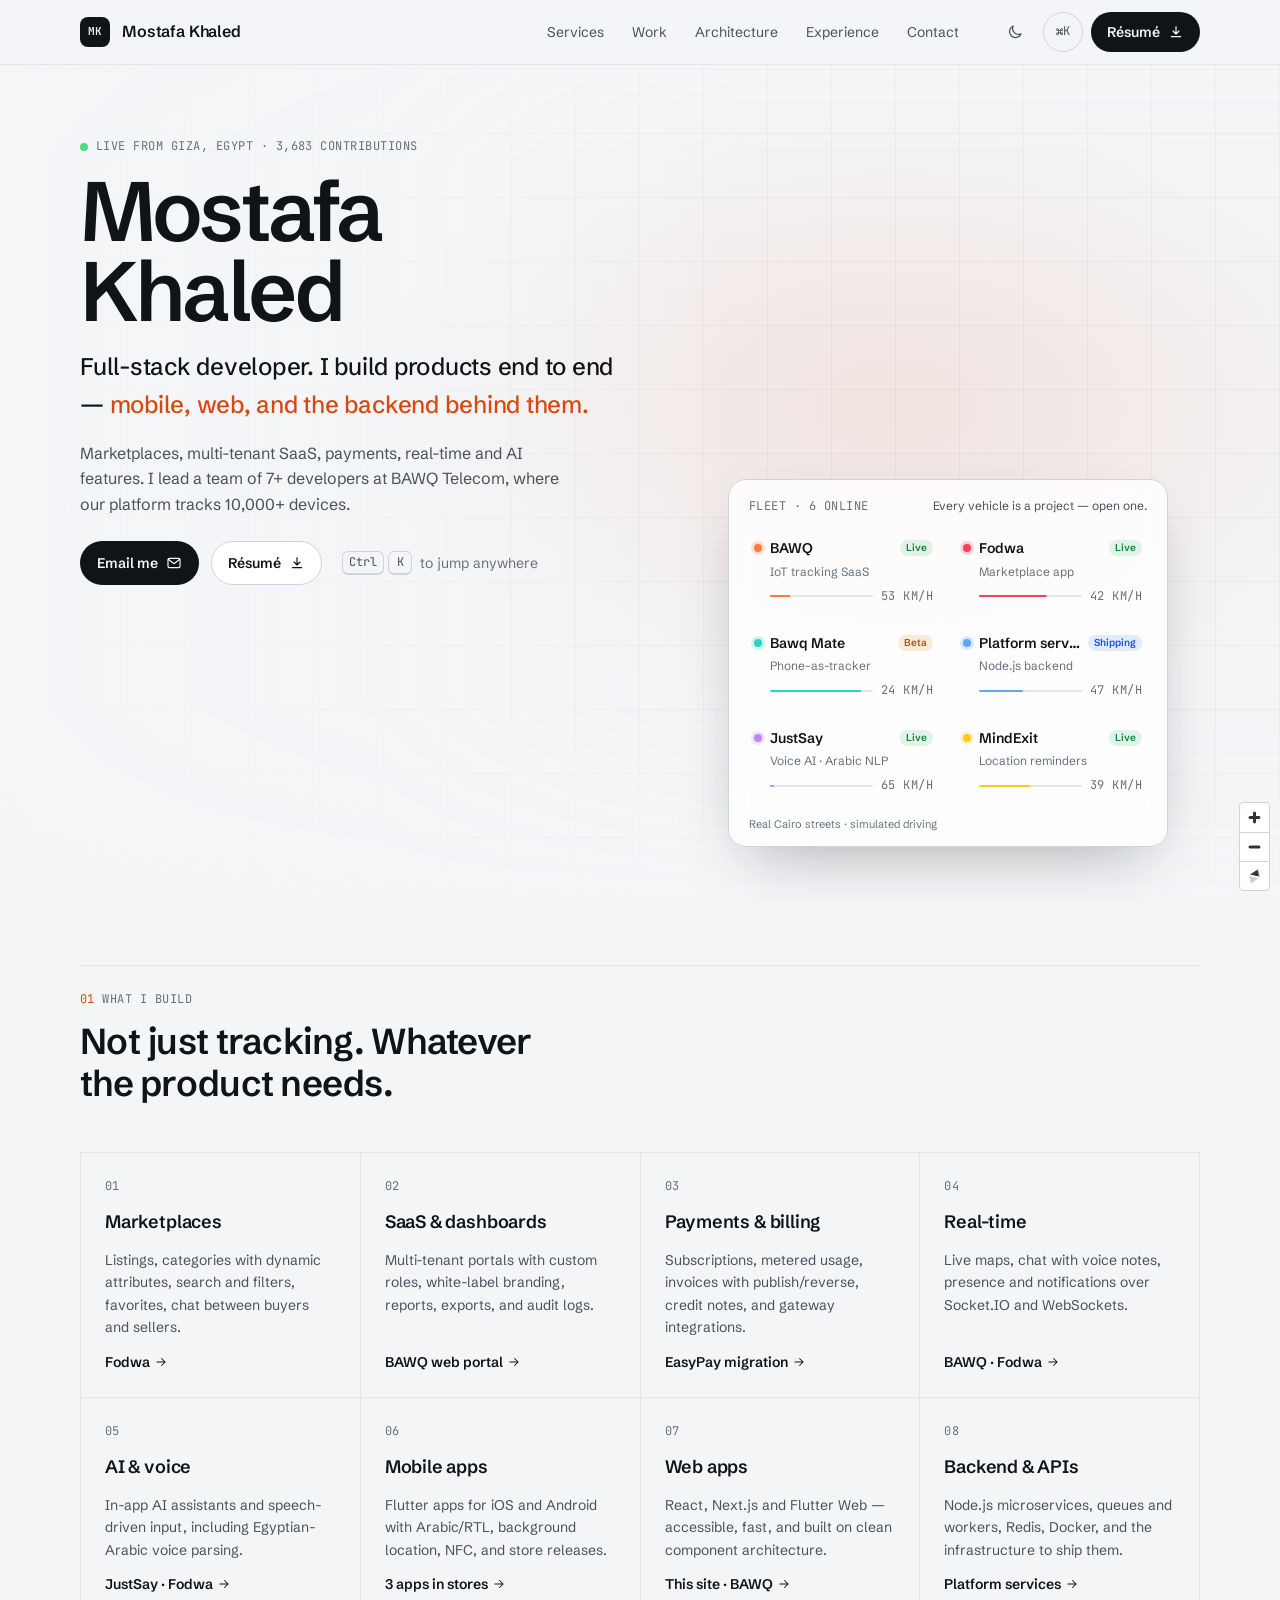
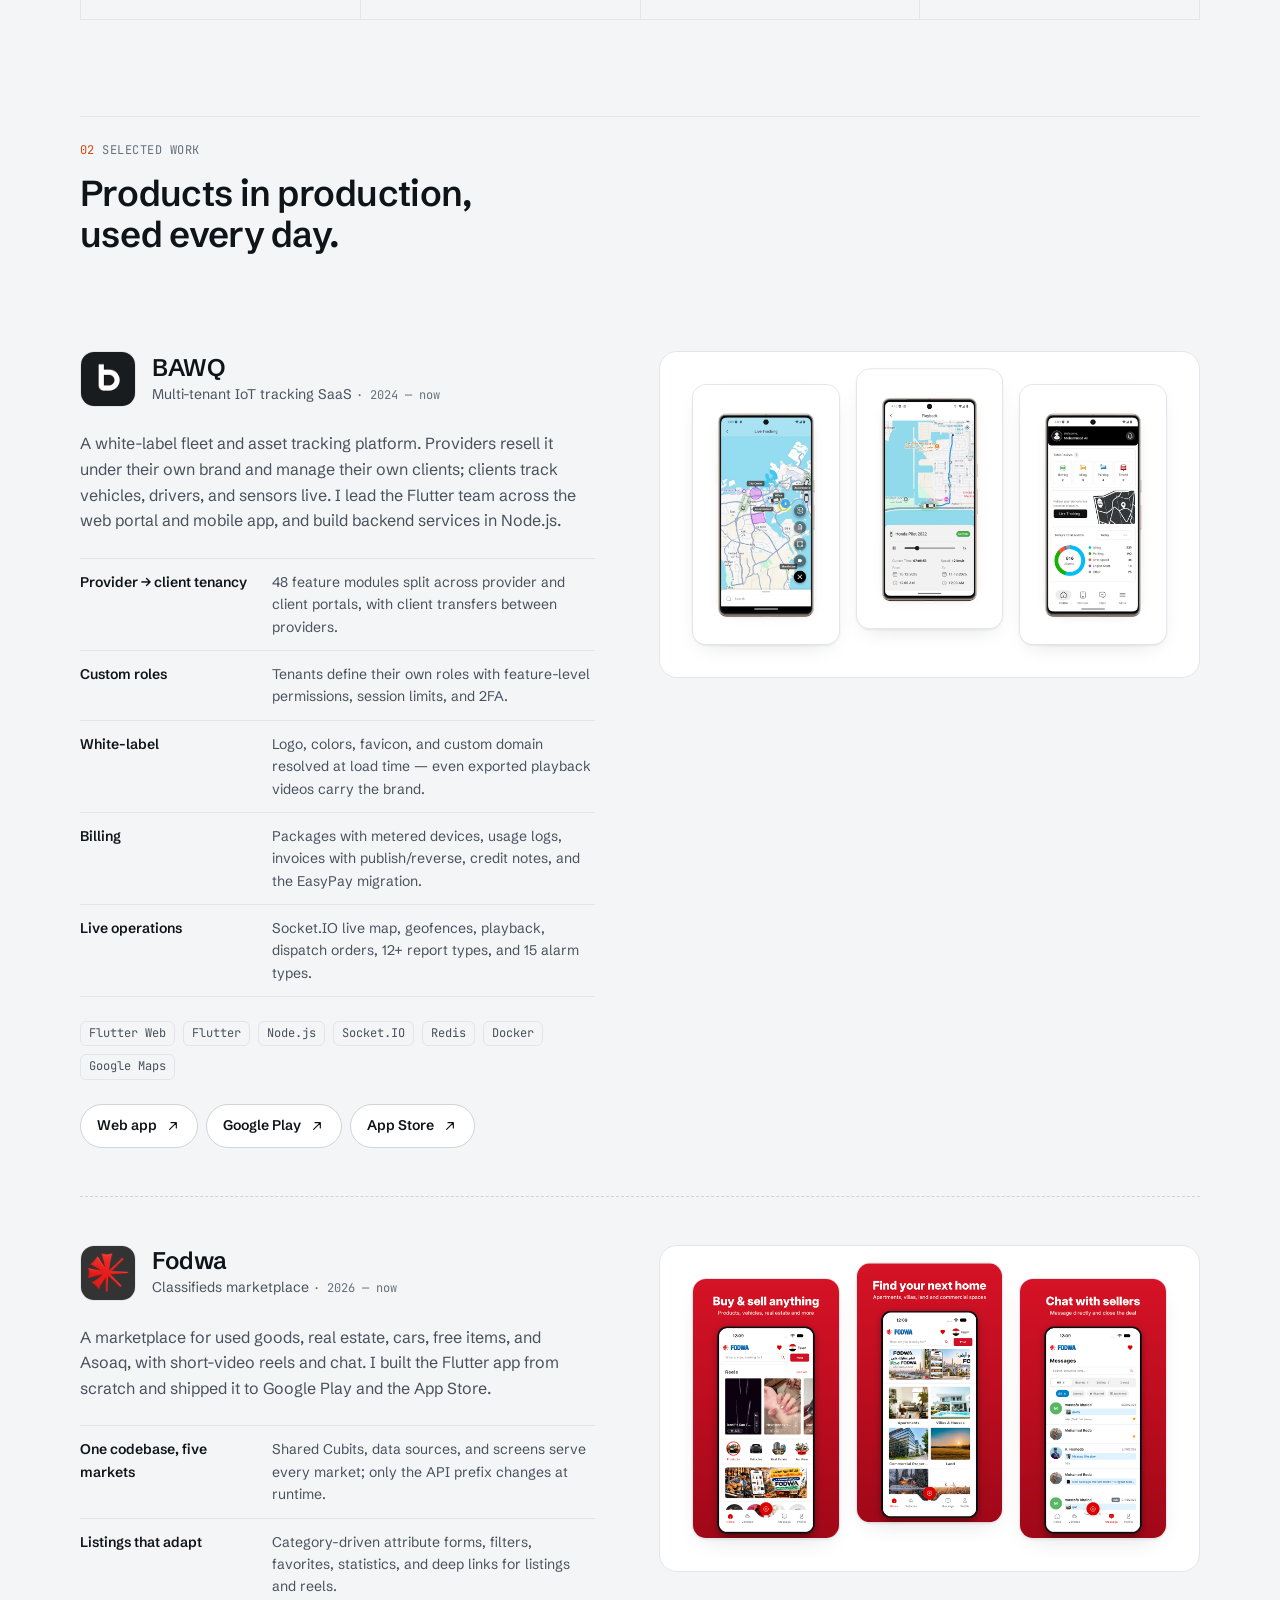
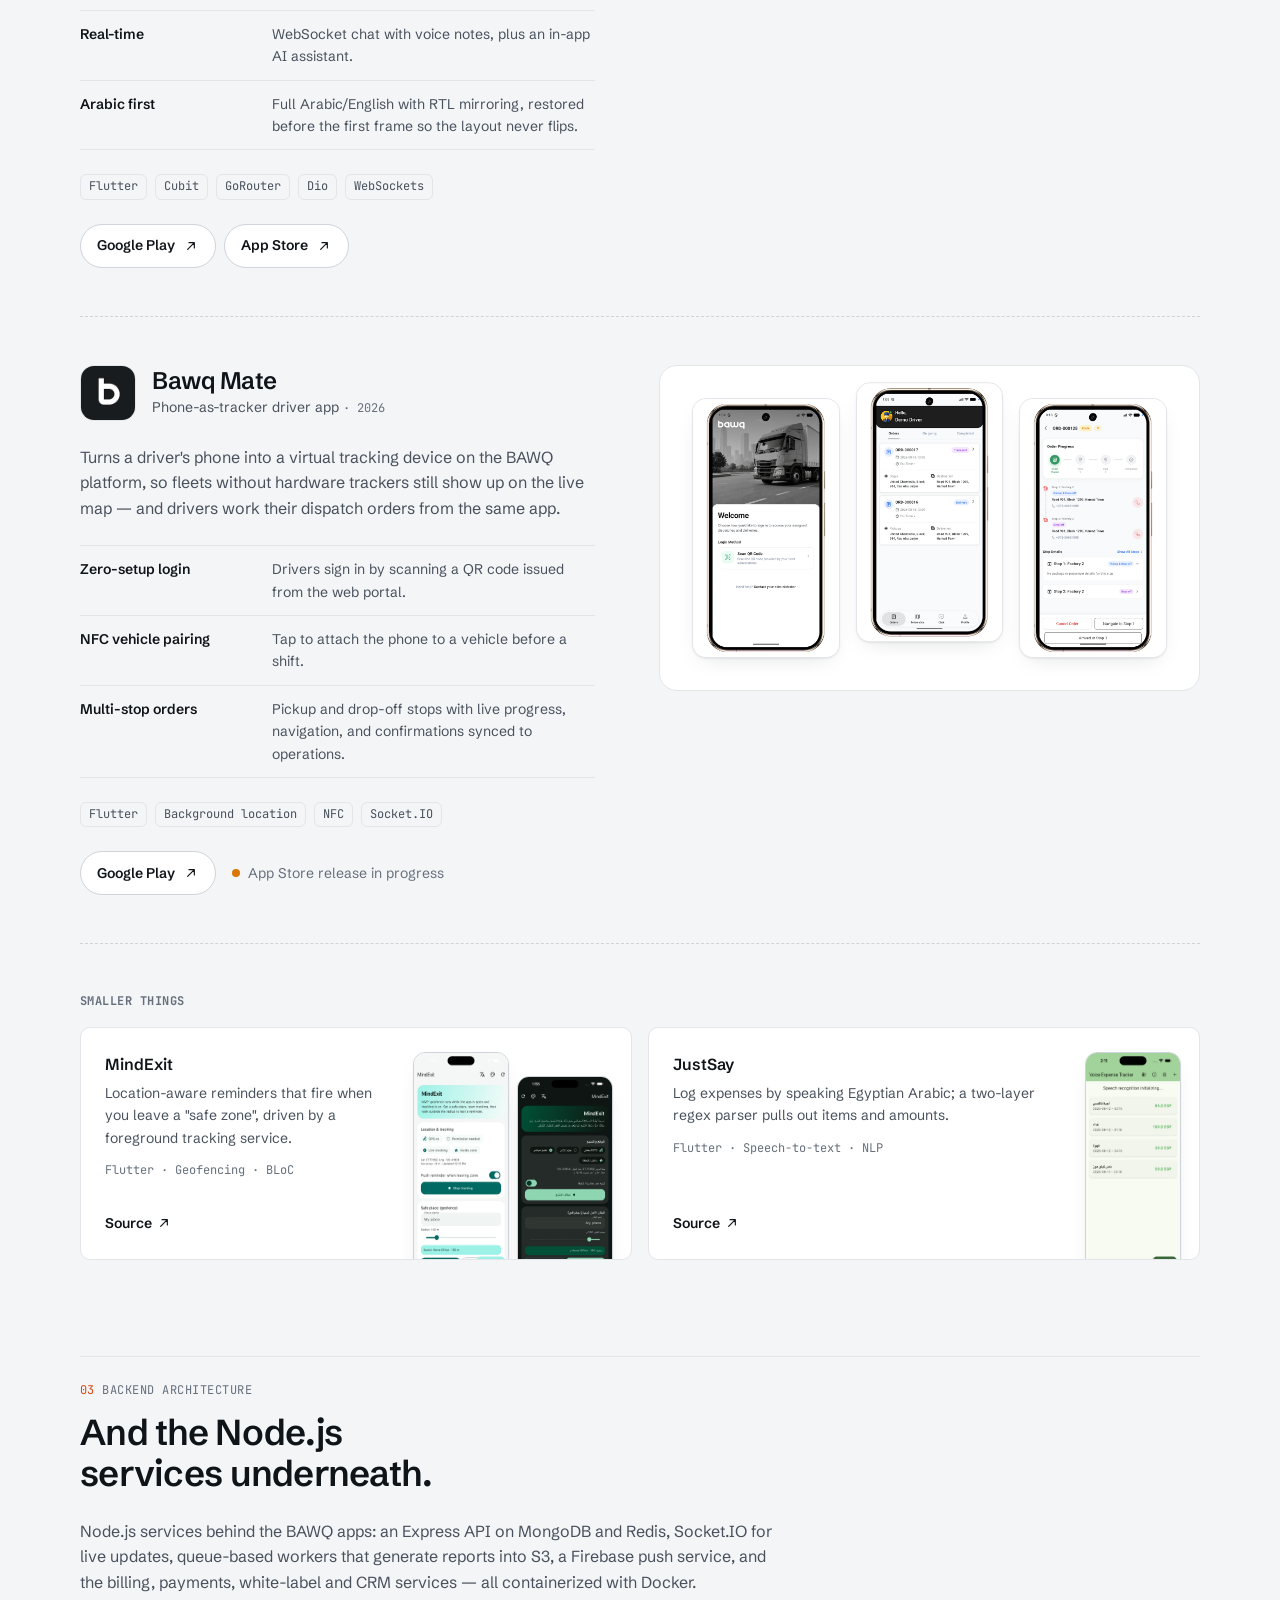
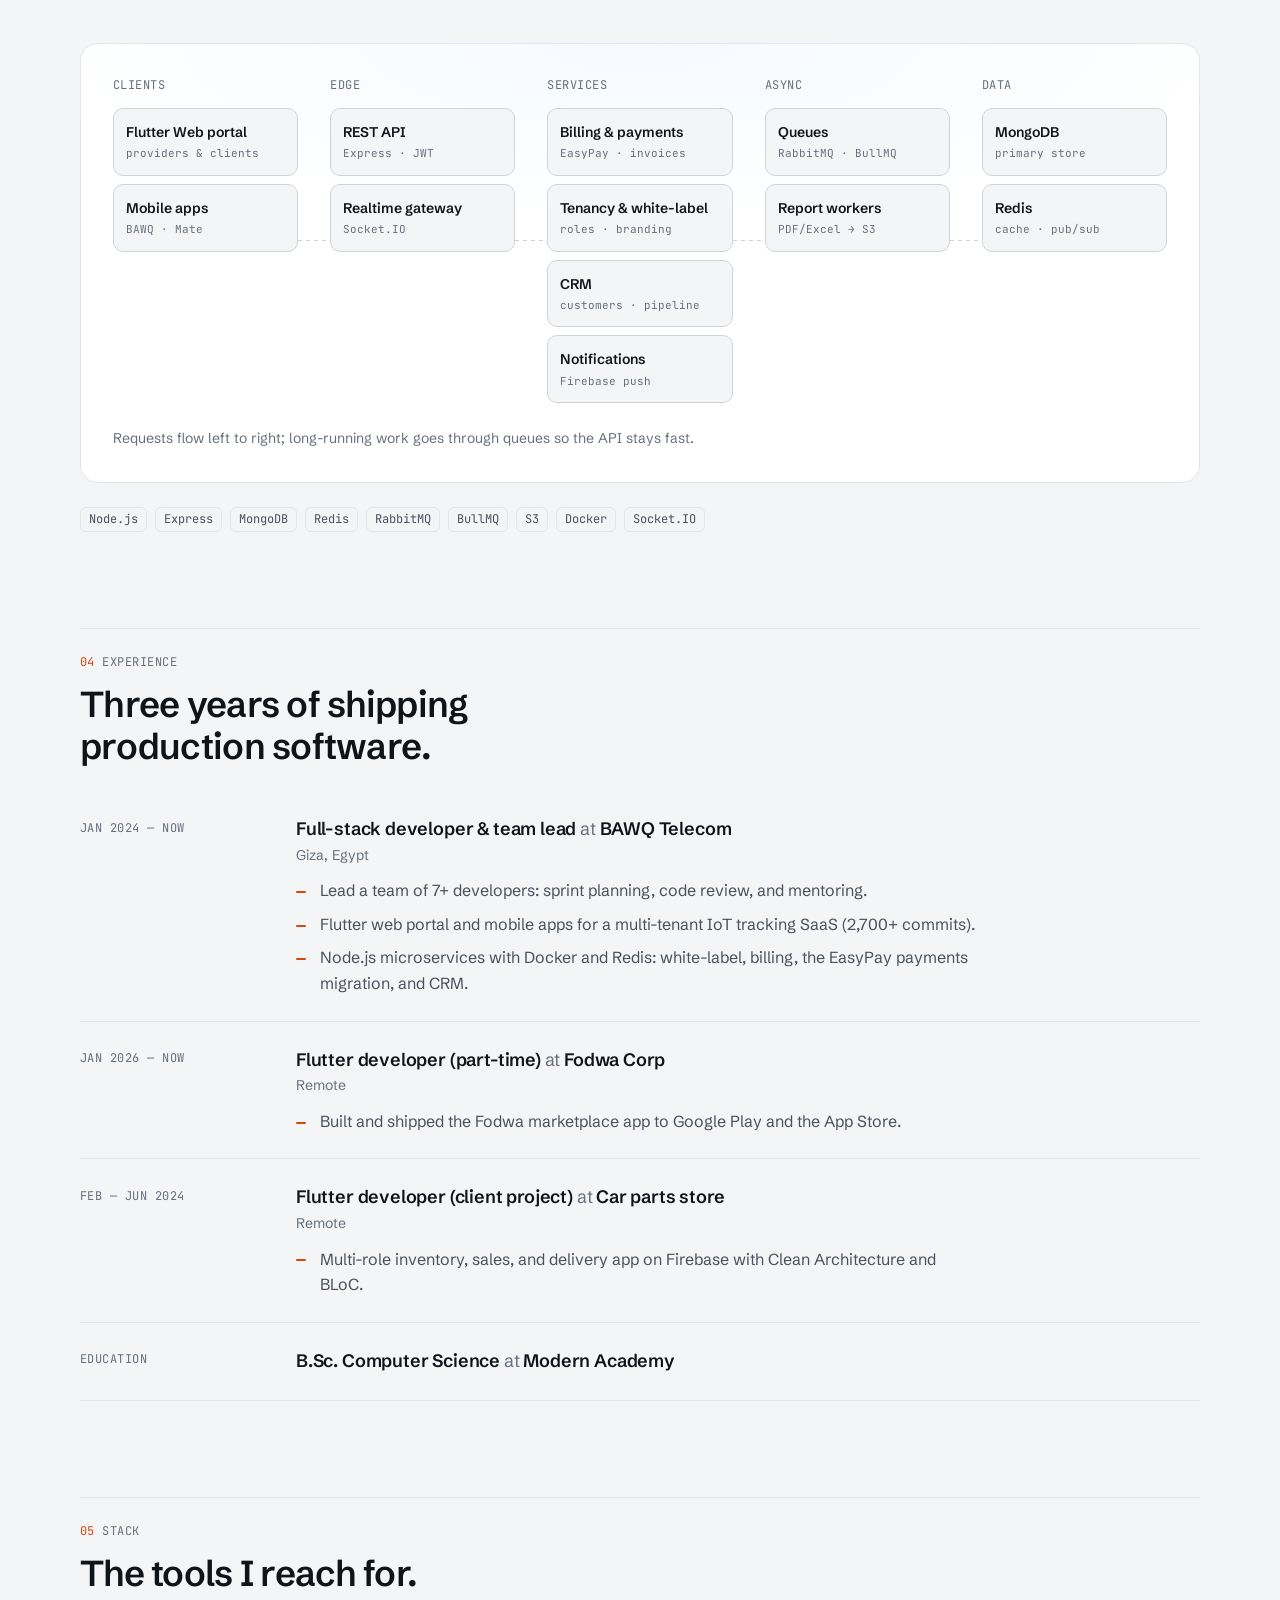
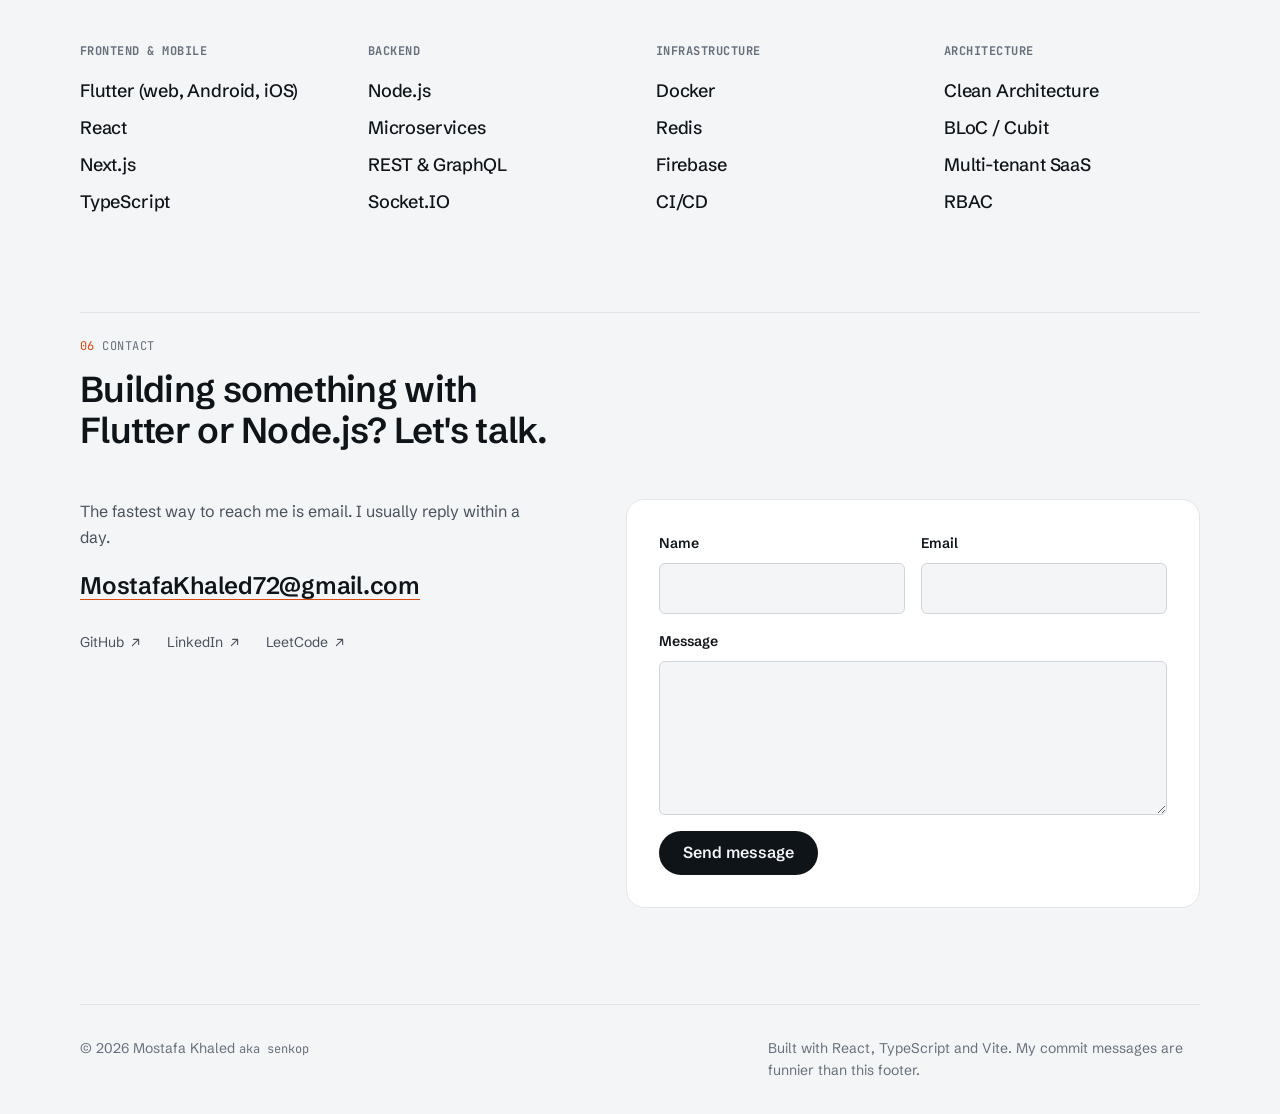
==== commit da3f77bb: "Updates" ====
--- a/index.html
+++ b/index.html
@@ -42,8 +42,8 @@
       href="https://fonts.googleapis.com/css2?family=JetBrains+Mono:wght@400;500&family=Schibsted+Grotesk:wght@400;500;600;700&display=swap"
       rel="stylesheet"
     />
-    <script type="module" crossorigin src="/assets/index-Dovm4UIy.js"></script>
-    <link rel="stylesheet" crossorigin href="/assets/index-BETE492x.css">
+    <script type="module" crossorigin src="/assets/index-BlE1yoQM.js"></script>
+    <link rel="stylesheet" crossorigin href="/assets/index-DxLts4Ow.css">
   </head>
   <body>
     <noscript>This site needs JavaScript. You can reach me at MostafaKhaled72@gmail.com.</noscript>
--- a/assets/index-DxLts4Ow.css
+++ b/assets/index-DxLts4Ow.css
@@ -0,0 +1 @@
+._footer_kxhe1_1{display:flex;flex-wrap:wrap;justify-content:space-between;gap:var(--space-2) var(--space-6);padding-block:var(--space-8);border-top:1px solid var(--line);color:var(--ink-3);font-size:var(--text-sm)}._aka_kxhe1_12{font-family:var(--font-mono);font-size:var(--text-xs)}._note_kxhe1_17{max-width:48ch}._header_1w3u2_1{position:sticky;top:0;z-index:50;background:color-mix(in srgb,var(--bg) 88%,transparent);border-bottom:1px solid var(--line);-webkit-backdrop-filter:saturate(140%) blur(10px);backdrop-filter:saturate(140%) blur(10px)}._bar_1w3u2_10{display:flex;align-items:center;gap:var(--space-6);height:var(--header-h)}._brand_1w3u2_17{display:inline-flex;align-items:center;gap:var(--space-3);font-weight:600;text-decoration:none;letter-spacing:-.01em}._mark_1w3u2_26{display:grid;place-items:center;width:30px;height:30px;border-radius:8px;background:var(--ink);color:var(--bg);font-family:var(--font-mono);font-size:11px;font-weight:600}._nav_1w3u2_39{margin-left:auto}._links_1w3u2_43{display:flex;gap:var(--space-1)}._link_1w3u2_43{position:relative;display:block;padding:var(--space-2) var(--space-3);border-radius:var(--radius-sm);color:var(--ink-2);font-size:var(--text-sm);text-decoration:none;transition:color .16s var(--ease)}._link_1w3u2_43:hover,._link_1w3u2_43[aria-current]{color:var(--ink)}._link_1w3u2_43[aria-current]:after{content:"";position:absolute;left:var(--space-3);right:var(--space-3);bottom:2px;height:2px;border-radius:2px;background:var(--accent)}._actions_1w3u2_75{display:flex;align-items:center;gap:var(--space-2)}._iconButton_1w3u2_81{display:grid;place-items:center;width:40px;height:40px;border:1px solid transparent;border-radius:999px;background:none;color:var(--ink-2);cursor:pointer;transition:color .16s var(--ease),border-color .16s var(--ease)}._iconButton_1w3u2_81:hover{color:var(--ink);border-color:var(--line-strong)}._resume_1w3u2_101{display:inline-flex;align-items:center;gap:var(--space-2);min-height:40px;padding:0 var(--space-4);border-radius:999px;background:var(--ink);color:var(--bg);font-size:var(--text-sm);font-weight:600;text-decoration:none;transition:background-color .16s var(--ease)}._resume_1w3u2_101:hover{background:var(--accent);color:var(--accent-ink)}._menuButton_1w3u2_121{display:none}@media (max-width: 760px){._menuButton_1w3u2_121{display:grid}._resume_1w3u2_101{display:none}._nav_1w3u2_39{position:absolute;inset:var(--header-h) 0 auto 0;display:none;padding:var(--space-2) var(--gutter) var(--space-6);background:var(--bg);border-bottom:1px solid var(--line);box-shadow:var(--shadow)}._nav_1w3u2_39[data-open=true]{display:block}._links_1w3u2_43{flex-direction:column}._link_1w3u2_43{padding:var(--space-3) 0;font-size:var(--text-lg);border-bottom:1px solid var(--line);border-radius:0}._link_1w3u2_43[aria-current]:after{display:none}._actions_1w3u2_75{margin-left:auto}}._searchGlyph_1w3u2_168{font-family:var(--font-mono);font-size:12px;letter-spacing:.02em}._iconButton_1w3u2_81:has(._searchGlyph_1w3u2_168){width:auto;padding:0 var(--space-3);border-color:var(--line-strong)}._header_bsv7k_1{display:grid;gap:var(--space-3);margin-bottom:var(--space-12);padding-top:var(--space-6);border-top:1px solid var(--line)}._index_bsv7k_9{color:var(--accent)}._title_bsv7k_13{max-width:22ch;font-size:var(--text-2xl);font-weight:600;line-height:1.15;letter-spacing:-.02em;text-wrap:balance}._section_n8wj3_1{padding-top:var(--space-16);padding-bottom:var(--space-24)}._grid_n8wj3_6{display:grid;grid-template-columns:repeat(4,minmax(0,1fr));border-top:1px solid var(--line);border-left:1px solid var(--line)}._card_n8wj3_13{position:relative;display:flex;flex-direction:column;gap:var(--space-3);padding:var(--space-6);border-right:1px solid var(--line);border-bottom:1px solid var(--line);transition:background-color .2s var(--ease)}._card_n8wj3_13:hover{background:var(--bg-raised)}._card_n8wj3_13:before{content:"";position:absolute;top:-1px;left:-1px;width:calc(100% + 1px);height:2px;background:var(--accent);transform:scaleX(0);transform-origin:left;transition:transform .3s var(--ease)}._card_n8wj3_13:hover:before,._card_n8wj3_13:focus-within:before{transform:scaleX(1)}._num_n8wj3_47{color:var(--accent)}._title_n8wj3_51{font-size:var(--text-lg);font-weight:600;letter-spacing:-.01em}._body_n8wj3_57{flex:1;color:var(--ink-2);font-size:var(--text-sm)}._proof_n8wj3_63{display:inline-flex;align-items:center;gap:var(--space-1);align-self:flex-start;color:var(--ink);font-size:var(--text-sm);font-weight:600;text-decoration:none}._proof_n8wj3_63 svg{transition:transform .16s var(--ease)}._proof_n8wj3_63:hover{color:var(--accent)}._proof_n8wj3_63:hover svg{transform:translate(3px)}@media (max-width: 1000px){._grid_n8wj3_6{grid-template-columns:repeat(2,minmax(0,1fr))}}@media (max-width: 560px){._grid_n8wj3_6{grid-template-columns:minmax(0,1fr)}}@media (prefers-reduced-motion: reduce){._card_n8wj3_13:before,._proof_n8wj3_63 svg{transition:none}}._section_10cld_1{padding-bottom:var(--space-24)}._grid_10cld_5{display:grid;grid-template-columns:minmax(0,.9fr) minmax(0,1.1fr);gap:clamp(2rem,6vw,5rem);align-items:start}._direct_10cld_12{display:grid;gap:var(--space-4)}._lead_10cld_17{color:var(--ink-2)}._email_10cld_21{font-size:var(--text-xl);font-weight:600;letter-spacing:-.01em;overflow-wrap:anywhere;text-decoration-color:var(--accent)}._email_10cld_21:hover{color:var(--accent)}._socials_10cld_33{display:flex;flex-wrap:wrap;gap:var(--space-2) var(--space-6);margin-top:var(--space-2)}._socials_10cld_33 a{display:inline-flex;align-items:center;gap:var(--space-1);color:var(--ink-2);font-size:var(--text-sm);text-decoration:none}._socials_10cld_33 a:hover{color:var(--ink)}._form_10cld_53{display:grid;gap:var(--space-4);padding:clamp(1.25rem,3vw,2rem);border:1px solid var(--line);border-radius:var(--radius-lg);background:var(--bg-raised)}._row_10cld_62{display:grid;grid-template-columns:repeat(2,minmax(0,1fr));gap:var(--space-4)}._field_10cld_68{display:grid;gap:var(--space-2);font-size:var(--text-sm);font-weight:600}._field_10cld_68 input,._field_10cld_68 textarea{width:100%;padding:var(--space-3);border:1px solid var(--line-strong);border-radius:var(--radius-sm);background:var(--bg);font-size:var(--text-base);font-weight:400;transition:border-color .16s var(--ease)}._field_10cld_68 textarea{resize:vertical}._field_10cld_68 input:focus-visible,._field_10cld_68 textarea:focus-visible{outline:none;border-color:var(--accent);box-shadow:0 0 0 3px var(--accent-soft)}._footer_10cld_98{display:flex;flex-wrap:wrap;align-items:center;gap:var(--space-4)}._submit_10cld_105{min-height:44px;padding:0 var(--space-6);border:0;border-radius:999px;background:var(--ink);color:var(--bg);font-weight:600;cursor:pointer;transition:background-color .16s var(--ease)}._submit_10cld_105:hover:not(:disabled){background:var(--accent);color:var(--accent-ink)}._submit_10cld_105:disabled{opacity:.6;cursor:progress}._status_10cld_127{display:inline-flex;align-items:center;gap:var(--space-2);font-size:var(--text-sm)}._status_10cld_127[data-state=sent]{color:var(--ok)}._status_10cld_127[data-state=error]{color:var(--danger)}@media (max-width: 900px){._grid_10cld_5{grid-template-columns:1fr}}@media (max-width: 520px){._row_10cld_62{grid-template-columns:1fr}}._section_1hlse_1{padding-bottom:var(--space-24)}._list_1hlse_5{display:grid}._role_1hlse_9{display:grid;grid-template-columns:12rem minmax(0,1fr);gap:var(--space-6);padding-block:var(--space-6);border-bottom:1px solid var(--line)}._role_1hlse_9:first-child{padding-top:0}._when_1hlse_21{padding-top:.3em}._title_1hlse_25{font-size:var(--text-lg);font-weight:600;letter-spacing:-.01em}._at_1hlse_31{color:var(--ink-3);font-weight:400}._where_1hlse_36{color:var(--ink-3);font-size:var(--text-sm)}._points_1hlse_41{display:grid;gap:var(--space-2);max-width:68ch;margin-top:var(--space-3);color:var(--ink-2)}._points_1hlse_41 li{position:relative;padding-left:var(--space-6)}._points_1hlse_41 li:before{content:"";position:absolute;left:0;top:.8em;width:10px;height:2px;border-radius:1px;background:var(--accent)}@media (max-width: 760px){._role_1hlse_9{grid-template-columns:1fr;gap:var(--space-2)}}._section_xuf1e_1{padding-bottom:var(--space-24)}._grid_xuf1e_5{display:grid;grid-template-columns:repeat(4,minmax(0,1fr));gap:var(--space-8)}._group_xuf1e_11{display:grid;align-content:start;gap:var(--space-4)}._items_xuf1e_17{display:grid;gap:var(--space-2);font-size:var(--text-lg);font-weight:500;letter-spacing:-.01em}@media (max-width: 900px){._grid_xuf1e_5{grid-template-columns:repeat(2,minmax(0,1fr))}}._section_1qioh_1{padding-bottom:var(--space-24)}._summary_1qioh_5{max-width:70ch;margin-top:calc(var(--space-6) * -1);margin-bottom:var(--space-12);color:var(--ink-2)}._diagram_1qioh_12{padding:clamp(1rem,3vw,2rem);border:1px solid var(--line);border-radius:var(--radius-lg);background:radial-gradient(80% 60% at 50% 0%,rgb(96 165 250 / .06),transparent 70%),var(--bg-raised)}._layers_1qioh_21{display:grid;grid-template-columns:repeat(5,minmax(0,1fr));gap:var(--space-8)}._layer_1qioh_21{position:relative;display:grid;align-content:start;gap:var(--space-3)}._layer_1qioh_21:not(:last-child):after,._layer_1qioh_21:not(:last-child):before{content:"";position:absolute;top:50%;right:calc(var(--space-8) * -1);width:var(--space-8)}._layer_1qioh_21:not(:last-child):after{height:1px;background:repeating-linear-gradient(90deg,var(--line-strong) 0 4px,transparent 4px 8px)}._layer_1qioh_21:not(:last-child):before{z-index:1;width:6px;height:6px;margin-top:-2.5px;border-radius:50%;background:var(--accent);box-shadow:0 0 10px var(--accent);opacity:0}@media (prefers-reduced-motion: no-preference){._layer_1qioh_21:not(:last-child):before{animation:_packet_1qioh_1 2.4s linear infinite;animation-delay:calc(var(--i) * .45s)}}@keyframes _packet_1qioh_1{0%{opacity:0;transform:translate(-40px)}15%,85%{opacity:1}to{opacity:0;transform:translate(26px)}}._nodes_1qioh_82{display:grid;gap:var(--space-2)}._node_1qioh_82{display:grid;gap:2px;padding:var(--space-3);border:1px solid var(--line-strong);border-radius:var(--radius-md);background:var(--bg);transition:border-color .16s var(--ease)}._node_1qioh_82:hover{border-color:var(--accent)}._nodeLabel_1qioh_101{font-size:var(--text-sm);font-weight:600}._nodeDetail_1qioh_106{color:var(--ink-3);font-family:var(--font-mono);font-size:11px}._caption_1qioh_112{margin-top:var(--space-6);color:var(--ink-3);font-size:var(--text-sm)}._stack_1qioh_118{display:flex;flex-wrap:wrap;gap:var(--space-2);margin-top:var(--space-6)}._stack_1qioh_118 li{padding:2px var(--space-2);border:1px solid var(--line);border-radius:var(--radius-sm);color:var(--ink-2);font-family:var(--font-mono);font-size:var(--text-xs)}@media (max-width: 900px){._layers_1qioh_21{grid-template-columns:minmax(0,1fr);gap:var(--space-8)}._nodes_1qioh_82{grid-template-columns:repeat(auto-fill,minmax(150px,1fr))}._layer_1qioh_21:not(:last-child):after,._layer_1qioh_21:not(:last-child):before{display:none}}._button_ru760_1{display:inline-flex;align-items:center;gap:var(--space-2);min-height:44px;padding:0 var(--space-4);border:1px solid transparent;border-radius:999px;font-size:var(--text-sm);font-weight:600;text-decoration:none;white-space:nowrap;transition:background-color .16s var(--ease),border-color .16s var(--ease),color .16s var(--ease),transform .16s var(--ease)}._button_ru760_1 svg{transition:transform .16s var(--ease)}._button_ru760_1:hover svg{transform:translate(2px,-2px)}._button_ru760_1:active{transform:translateY(1px)}._primary_ru760_32{background:var(--ink);color:var(--bg)}._primary_ru760_32:hover{background:var(--accent);color:var(--accent-ink)}._secondary_ru760_42{border-color:var(--line-strong);background:var(--bg-raised)}._secondary_ru760_42:hover{border-color:var(--ink)}._ghost_ru760_51{padding-inline:var(--space-2);color:var(--ink-2)}._ghost_ru760_51:hover{color:var(--ink)}._study_hfvtn_1{display:grid;grid-template-columns:minmax(0,1fr) minmax(0,1.05fr);gap:clamp(2rem,5vw,4rem);align-items:start;padding-block:var(--space-12)}._study_hfvtn_1+._study_hfvtn_1{border-top:1px dashed var(--line-strong)}._info_hfvtn_13{display:grid;min-width:0;gap:var(--space-6)}._head_hfvtn_19{display:flex;align-items:center;gap:var(--space-4)}._icon_hfvtn_25{border-radius:14px;border:1px solid var(--line)}._name_hfvtn_30{font-size:var(--text-xl);font-weight:600;letter-spacing:-.02em;line-height:1.2}._kind_hfvtn_37{color:var(--ink-2);font-size:var(--text-sm)}._period_hfvtn_42{color:var(--ink-3);font-family:var(--font-mono);font-size:var(--text-xs)}._summary_hfvtn_48{color:var(--ink-2);text-wrap:pretty}._highlights_hfvtn_53{display:grid;border-top:1px solid var(--line)}._highlight_hfvtn_53{display:grid;grid-template-columns:11rem minmax(0,1fr);gap:var(--space-4);padding-block:var(--space-3);border-bottom:1px solid var(--line);font-size:var(--text-sm)}._highlight_hfvtn_53 dt{font-weight:600}._highlight_hfvtn_53 dd{color:var(--ink-2)}._stack_hfvtn_75{display:flex;flex-wrap:wrap;gap:var(--space-2)}._stack_hfvtn_75 li{padding:2px var(--space-2);border:1px solid var(--line);border-radius:var(--radius-sm);color:var(--ink-2);font-family:var(--font-mono);font-size:var(--text-xs)}._links_hfvtn_90{display:flex;flex-wrap:wrap;align-items:center;gap:var(--space-2)}._status_hfvtn_97{display:inline-flex;align-items:center;gap:var(--space-2);margin-left:var(--space-2);color:var(--ink-3);font-size:var(--text-sm)}._status_hfvtn_97:before{content:"";width:8px;height:8px;border-radius:50%;background:#d97706}._gallery_hfvtn_115{position:sticky;top:calc(var(--header-h) + var(--space-6));display:grid;grid-template-columns:repeat(3,minmax(0,1fr));align-items:center;gap:var(--space-4);padding:clamp(1rem,3vw,2rem);border-radius:var(--radius-lg);background:var(--bg-raised);border:1px solid var(--line)}._shot_hfvtn_128{width:100%;border-radius:14px;border:1px solid var(--line);box-shadow:var(--shadow);background:var(--bg)}._shot_hfvtn_128:nth-child(2){transform:translateY(-6%)}@media (max-width: 900px){._study_hfvtn_1{grid-template-columns:minmax(0,1fr)}._gallery_hfvtn_115{position:static;min-width:0;grid-template-columns:none;grid-auto-flow:column;grid-auto-columns:min(46%,220px);overflow-x:auto;scroll-snap-type:x mandatory;overscroll-behavior-x:contain}._shot_hfvtn_128{scroll-snap-align:start}._shot_hfvtn_128:nth-child(2){transform:none}._highlight_hfvtn_53{grid-template-columns:1fr;gap:var(--space-1)}}._side_ujlrf_1{display:grid;gap:var(--space-4);padding-block:var(--space-12) var(--space-24);border-top:1px dashed var(--line-strong)}._sideList_ujlrf_8{display:grid;grid-template-columns:repeat(2,minmax(0,1fr));gap:var(--space-4)}._sideItem_ujlrf_14{display:flex;justify-content:space-between;align-items:stretch;gap:var(--space-6);padding:var(--space-6);overflow:hidden;border:1px solid var(--line);border-radius:var(--radius-md);background:var(--bg-raised)}._sideText_ujlrf_26{display:flex;flex-direction:column;align-items:flex-start;min-width:0}._sideShots_ujlrf_33{display:flex;gap:var(--space-2);flex-shrink:0;margin:0 calc(var(--space-6) * -.25) calc(var(--space-6) * -2) 0}._sideShots_ujlrf_33 img{width:96px;border-radius:12px 12px 0 0;border:1px solid var(--line-strong);box-shadow:var(--shadow)}._sideShots_ujlrf_33 img:nth-child(2){margin-top:var(--space-6)}._sideName_ujlrf_51{font-weight:600}._sideDesc_ujlrf_55{margin-top:var(--space-1);color:var(--ink-2);font-size:var(--text-sm)}._sideStack_ujlrf_61{margin-top:var(--space-3);color:var(--ink-3);font-family:var(--font-mono);font-size:var(--text-xs)}._sideLink_ujlrf_68{margin-top:auto;padding-top:var(--space-4);display:inline-flex;align-items:center;gap:var(--space-1);flex-shrink:0;font-size:var(--text-sm);font-weight:600;text-decoration:none}._sideLink_ujlrf_68:hover{color:var(--accent)}@media (max-width: 760px){._sideList_ujlrf_8{grid-template-columns:1fr}._sideShots_ujlrf_33 img{width:76px}}._dialog_s5gfi_1{width:min(600px,calc(100% - 2rem));max-height:min(560px,calc(100svh - 6rem));margin:12vh auto auto;padding:0;overflow:hidden;border:1px solid var(--line-strong);border-radius:var(--radius-lg);background:var(--bg-raised);color:var(--ink);box-shadow:var(--shadow-float)}._dialog_s5gfi_1[open]{display:flex;flex-direction:column}._dialog_s5gfi_1::backdrop{background:rgb(var(--scrim) / .6);-webkit-backdrop-filter:blur(4px);backdrop-filter:blur(4px)}@media (prefers-reduced-motion: no-preference){._dialog_s5gfi_1[open]{animation:_pop_s5gfi_1 .18s var(--ease)}}@keyframes _pop_s5gfi_1{0%{opacity:0;transform:translateY(8px) scale(.98)}}._searchRow_s5gfi_37{display:flex;align-items:center;gap:var(--space-3);padding:var(--space-4);border-bottom:1px solid var(--line);color:var(--ink-3)}._input_s5gfi_46{flex:1;min-width:0;border:0;background:none;color:var(--ink);font-size:var(--text-lg)}._input_s5gfi_46:focus{outline:none}._input_s5gfi_46::placeholder{color:var(--ink-3)}._esc_s5gfi_63,._footer_s5gfi_64 kbd{padding:1px 6px;border:1px solid var(--line-strong);border-radius:5px;font-family:var(--font-mono);font-size:11px;color:var(--ink-3)}._list_s5gfi_73{flex:1;overflow-y:auto;padding:var(--space-2)}._group_s5gfi_79{padding:var(--space-3) var(--space-3) var(--space-1)}._option_s5gfi_83{display:flex;align-items:center;gap:var(--space-3);padding:var(--space-3);border-radius:var(--radius-md);color:var(--ink-2);cursor:pointer}._option_s5gfi_83[aria-selected=true]{background:color-mix(in srgb,var(--ink) 7%,transparent);color:var(--ink)}._option_s5gfi_83[aria-selected=true] svg{color:var(--accent)}._label_s5gfi_102{font-weight:500}._hint_s5gfi_106{margin-left:auto;overflow:hidden;color:var(--ink-3);font-size:var(--text-sm);white-space:nowrap;text-overflow:ellipsis}._empty_s5gfi_115{padding:var(--space-6);color:var(--ink-3);text-align:center}._footer_s5gfi_64{display:flex;align-items:center;gap:var(--space-4);padding:var(--space-3) var(--space-4);border-top:1px solid var(--line);color:var(--ink-3);font-size:var(--text-xs)}._toast_s5gfi_131{margin-left:auto;color:var(--ok)}._panel_1pc92_1{width:min(440px,100%);padding:var(--space-3);border:1px solid var(--line-strong);border-radius:var(--radius-lg);background:var(--glass);-webkit-backdrop-filter:blur(14px) saturate(140%);backdrop-filter:blur(14px) saturate(140%);box-shadow:var(--shadow-float);pointer-events:auto}._head_1pc92_12{display:flex;align-items:baseline;justify-content:space-between;gap:var(--space-3);padding:var(--space-1) var(--space-2) var(--space-3)}._hint_1pc92_20{color:var(--ink-2);font-size:var(--text-xs)}._list_1pc92_25{display:grid;grid-template-columns:repeat(2,minmax(0,1fr));gap:var(--space-1)}._card_1pc92_31{display:grid;gap:2px;width:100%;padding:var(--space-2) var(--space-3) var(--space-3);border:1px solid transparent;border-radius:var(--radius-md);background:none;text-align:left;cursor:pointer;transition:background-color .16s var(--ease),border-color .16s var(--ease)}._card_1pc92_31:hover{background:color-mix(in srgb,var(--ink) 5%,transparent)}._card_1pc92_31[aria-pressed=true]{border-color:color-mix(in srgb,var(--unit) 55%,transparent);background:color-mix(in srgb,var(--unit) 10%,transparent)}._top_1pc92_55{display:flex;align-items:center;gap:var(--space-2);min-width:0}._dot_1pc92_62{flex-shrink:0;width:8px;height:8px;border-radius:50%;background:var(--unit);box-shadow:0 0 0 3px color-mix(in srgb,var(--unit) 22%,transparent)}._name_1pc92_71{overflow:hidden;font-size:var(--text-sm);font-weight:600;white-space:nowrap;text-overflow:ellipsis}._status_1pc92_79{margin-left:auto;flex-shrink:0;padding:0 6px;border-radius:999px;font-size:10px;font-weight:600;line-height:1.6;background:var(--pill-live-bg);color:var(--pill-live)}._status_1pc92_79[data-status=Beta]{background:var(--pill-beta-bg);color:var(--pill-beta)}._status_1pc92_79[data-status=Shipping]{background:var(--pill-ship-bg);color:var(--pill-ship)}._kind_1pc92_101{overflow:hidden;padding-left:calc(8px + var(--space-2));color:var(--ink-3);font-size:var(--text-xs);white-space:nowrap;text-overflow:ellipsis}._bottom_1pc92_110{display:flex;align-items:center;gap:var(--space-2);margin-top:var(--space-1);padding-left:calc(8px + var(--space-2))}._track_1pc92_118{flex:1;height:2px;overflow:hidden;border-radius:2px;background:color-mix(in srgb,var(--ink) 10%,transparent)}._fill_1pc92_126{display:block;height:100%;background:var(--unit);transform-origin:left;transition:transform .5s linear}._speed_1pc92_134{flex-shrink:0;font-size:10px;font-variant-numeric:tabular-nums}._footnote_1pc92_140{padding:var(--space-2) var(--space-2) 0;color:var(--ink-3);font-size:11px}@media (max-width: 480px){._head_1pc92_12{flex-direction:column;gap:2px}}@media (prefers-reduced-motion: reduce){._fill_1pc92_126{transition:none}}._sheet_r1wka_2{display:flex;flex-direction:column;gap:var(--space-4);width:min(480px,100%);max-height:100%;overflow-y:auto;padding:var(--space-6);border:1px solid color-mix(in srgb,var(--unit) 35%,var(--line-strong));border-radius:var(--radius-lg);background:var(--glass-strong);-webkit-backdrop-filter:blur(16px) saturate(140%);backdrop-filter:blur(16px) saturate(140%);box-shadow:var(--shadow-float);overscroll-behavior:contain;pointer-events:auto}@media (prefers-reduced-motion: no-preference){._sheet_r1wka_2{animation:_slide-in_r1wka_1 .42s var(--ease)}}@keyframes _slide-in_r1wka_1{0%{opacity:0;transform:translate(-24px)}}._top_r1wka_32{display:flex;align-items:center;justify-content:space-between;gap:var(--space-4)}._close_r1wka_39{display:grid;place-items:center;flex-shrink:0;width:36px;height:36px;border:1px solid var(--line-strong);border-radius:999px;background:none;color:var(--ink-2);cursor:pointer}._close_r1wka_39:hover{color:var(--ink);border-color:var(--ink-3)}._title_r1wka_57{font-size:var(--text-2xl);font-weight:600;letter-spacing:-.02em;line-height:1.1}._title_r1wka_57:focus{outline:none}._kind_r1wka_68{margin-top:calc(var(--space-3) * -1);color:var(--unit);font-size:var(--text-sm);font-weight:600}._summary_r1wka_75{color:var(--ink-2);font-size:var(--text-sm)}._shots_r1wka_80{display:grid;grid-template-columns:repeat(3,minmax(0,1fr));align-items:start;gap:var(--space-2)}._shots_r1wka_80 img{border-radius:10px;border:1px solid var(--line-strong)}._points_r1wka_92{display:grid;gap:var(--space-2);color:var(--ink-2);font-size:var(--text-sm)}._points_r1wka_92 strong{color:var(--ink)}._tags_r1wka_103{display:flex;flex-wrap:wrap;gap:var(--space-2)}._tags_r1wka_103 li{padding:2px var(--space-2);border:1px solid var(--line-strong);border-radius:var(--radius-sm);color:var(--ink-2);font-family:var(--font-mono);font-size:var(--text-xs)}._actions_r1wka_118{display:flex;flex-wrap:wrap;align-items:center;gap:var(--space-2)}._status_r1wka_125{color:var(--ink-3);font-size:var(--text-sm)}._more_r1wka_130{display:inline-flex;align-items:center;gap:var(--space-1);align-self:flex-start;color:var(--ink-2);font-size:var(--text-sm);font-weight:600;text-decoration:none}._more_r1wka_130:hover{color:var(--accent)}@media (max-width: 900px){._sheet_r1wka_2{position:fixed;left:0;right:0;bottom:0;z-index:60;width:100%;max-height:78svh;border-radius:var(--radius-lg) var(--radius-lg) 0 0;border-bottom:0}@keyframes _slide-in_r1wka_1{0%{opacity:0;transform:translateY(32px)}}}._hero_jefez_1{position:relative;min-height:max(720px,100svh);margin-top:calc(var(--header-h) * -1);overflow:hidden;isolation:isolate}._mapLayer_jefez_9{position:absolute;top:0;right:0;bottom:0;left:0;z-index:0}._placeholder_jefez_16{position:absolute;top:0;right:0;bottom:0;left:0;background:radial-gradient(60% 50% at 70% 45%,color-mix(in srgb,var(--accent) 10%,transparent),transparent 70%),repeating-linear-gradient(0deg,transparent 0 63px,color-mix(in srgb,var(--ink) 4%,transparent) 63px 64px),repeating-linear-gradient(90deg,transparent 0 63px,color-mix(in srgb,var(--ink) 4%,transparent) 63px 64px),var(--bg);transition:opacity .6s var(--ease)}._hero_jefez_1[data-map-ready=true] ._placeholder_jefez_16{opacity:0}._scrim_jefez_31{position:absolute;top:0;right:0;bottom:0;left:0;pointer-events:none;background:linear-gradient(90deg,rgb(var(--scrim) / .94),rgb(var(--scrim) / .7) 30%,rgb(var(--scrim) / 0) 58%),linear-gradient(0deg,var(--bg) 0%,rgb(var(--scrim) / 0) 22%),linear-gradient(180deg,rgb(var(--scrim) / .7),rgb(var(--scrim) / 0) 18%)}._overlay_jefez_41{position:relative;z-index:2;display:grid;grid-template-columns:minmax(0,560px) 1fr auto;grid-template-rows:auto 1fr;grid-template-areas:"intro . panel" "sheet . panel";gap:var(--space-6) var(--space-8);min-height:inherit;padding-top:calc(var(--header-h) + clamp(2.5rem,8vh,6rem));padding-bottom:clamp(2rem,6vh,4rem);pointer-events:none}._intro_jefez_57{grid-area:intro;display:grid;gap:var(--space-4);pointer-events:auto}._status_jefez_64{display:inline-flex;align-items:center;gap:var(--space-2);color:var(--ink-2)}._pulse_jefez_71{width:8px;height:8px;border-radius:50%;background:#4ade80;box-shadow:0 0 #4ade8099}@media (prefers-reduced-motion: no-preference){._pulse_jefez_71{animation:_pulse_jefez_71 2s infinite}}@keyframes _pulse_jefez_71{70%{box-shadow:0 0 0 8px #4ade8000}to{box-shadow:0 0 #4ade8000}}._name_jefez_94{font-size:clamp(3rem,2rem + 4.2vw,5.25rem);transition:font-size .32s var(--ease);font-weight:600;line-height:.95;letter-spacing:-.045em}._lede_jefez_102{font-size:var(--text-xl);font-weight:500;letter-spacing:-.01em;text-wrap:balance}._lede_jefez_102 em{font-style:normal;color:var(--accent)}._sub_jefez_114{max-width:48ch;color:var(--ink-2)}._ctas_jefez_119{display:flex;flex-wrap:wrap;align-items:center;gap:var(--space-3);margin-top:var(--space-2)}._kbd_jefez_127{display:inline-flex;align-items:center;gap:var(--space-1);min-height:44px;padding:0 var(--space-2);border:0;background:none;color:var(--ink-3);font-size:var(--text-sm);cursor:pointer}._kbd_jefez_127:hover{color:var(--ink)}._kbd_jefez_127 kbd{display:inline-grid;place-items:center;min-width:24px;height:24px;padding:0 6px;border:1px solid var(--line-strong);border-bottom-width:2px;border-radius:6px;font-family:var(--font-mono);font-size:12px;color:var(--ink-2)}._kbd_jefez_127 span{margin-left:var(--space-1)}._panelSlot_jefez_162{grid-area:panel;align-self:end;pointer-events:none;transition:opacity .3s var(--ease),transform .3s var(--ease)}._sheetSlot_jefez_175{grid-area:sheet;display:flex;align-items:flex-start;min-height:0;pointer-events:none}._more_jefez_183{display:grid;grid-template-rows:1fr;transition:grid-template-rows .32s var(--ease),opacity .2s var(--ease)}._moreInner_jefez_191{display:grid;gap:var(--space-4);min-height:0;overflow:hidden}@media (min-width: 901px){._hero_jefez_1[data-selected=true] ._overlay_jefez_41{padding-top:calc(var(--header-h) + var(--space-8))}._hero_jefez_1[data-selected=true] ._more_jefez_183{grid-template-rows:0fr;opacity:0;visibility:hidden;transition:grid-template-rows .32s var(--ease),opacity .2s var(--ease),visibility 0s .32s}._hero_jefez_1[data-selected=true] ._name_jefez_94{font-size:clamp(2.25rem,1.5rem + 2vw,3.25rem)}._hero_jefez_1[data-selected=true] ._intro_jefez_57{gap:var(--space-2)}}@media (prefers-reduced-motion: reduce){._more_jefez_183,._name_jefez_94{transition:none!important}}@media (max-width: 900px){._hero_jefez_1{display:grid;min-height:0}._overlay_jefez_41{display:contents}._intro_jefez_57{order:1;width:100%;max-width:none;padding:calc(var(--header-h) + var(--space-12)) var(--gutter) var(--space-8)}._mapLayer_jefez_9{position:relative;order:2;height:58svh;min-height:360px}._scrim_jefez_31{background:linear-gradient(180deg,var(--bg) 0%,rgb(var(--scrim) / 0) 20%),linear-gradient(0deg,var(--bg) 0%,rgb(var(--scrim) / 0) 20%)}._hero_jefez_1[data-selected=true] ._intro_jefez_57{visibility:visible;opacity:1}._panelSlot_jefez_162{order:3;padding:0 var(--gutter) var(--space-12);margin-top:calc(var(--space-16) * -1);position:relative;z-index:2}._panelSlot_jefez_162>*{width:100%}._kbd_jefez_127{display:none}}:root{--font-sans: "Schibsted Grotesk", ui-sans-serif, system-ui, -apple-system, "Segoe UI", sans-serif;--font-mono: "JetBrains Mono", ui-monospace, "SF Mono", Menlo, monospace;--text-xs: .75rem;--text-sm: .875rem;--text-base: 1rem;--text-lg: 1.125rem;--text-xl: clamp(1.25rem, 1.1rem + .6vw, 1.5rem);--text-2xl: clamp(1.6rem, 1.3rem + 1.2vw, 2.25rem);--text-display: clamp(2.4rem, 1.6rem + 3.6vw, 4.5rem);--space-1: .25rem;--space-2: .5rem;--space-3: .75rem;--space-4: 1rem;--space-6: 1.5rem;--space-8: 2rem;--space-12: 3rem;--space-16: 4rem;--space-24: 6rem;--radius-sm: 6px;--radius-md: 10px;--radius-lg: 18px;--content: 1120px;--gutter: clamp(1rem, 4vw, 2.5rem);--header-h: 64px;--ease: cubic-bezier(.2, .7, .2, 1);--bg: #f4f5f7;--bg-raised: #ffffff;--ink: #0f1419;--ink-2: #48515c;--ink-3: #66707c;--line: #e2e5e9;--line-strong: #cfd4da;--accent: #d9480f;--accent-ink: #ffffff;--accent-soft: #fde4d6;--ok: #15803d;--danger: #b91c1c;--map-road: #e2e5e9;--shadow: 0 1px 2px rgb(15 20 25 / .06), 0 8px 24px -12px rgb(15 20 25 / .18);--shadow-float: 0 24px 60px -24px rgb(15 20 25 / .35);--glass: rgb(255 255 255 / .82);--glass-strong: rgb(255 255 255 / .92);--scrim: 244 245 247;--pill-live-bg: rgb(22 163 74 / .12);--pill-live: #15803d;--pill-beta-bg: rgb(217 119 6 / .14);--pill-beta: #b45309;--pill-ship-bg: rgb(37 99 235 / .12);--pill-ship: #1d4ed8;color-scheme:light}@media (prefers-color-scheme: dark){:root:not([data-theme=light]){--bg: #0b0d10;--bg-raised: #111418;--ink: #e8eaed;--ink-2: #a9b0ba;--ink-3: #78808b;--line: #1c2128;--line-strong: #2a3039;--accent: #ff7a3d;--accent-ink: #160a04;--accent-soft: #3a2116;--ok: #4ade80;--danger: #f87171;--map-road: #24231e;--shadow: 0 1px 2px rgb(0 0 0 / .4), 0 10px 28px -12px rgb(0 0 0 / .6);--shadow-float: 0 30px 80px -30px rgb(0 0 0 / .9);--glass: rgb(14 17 21 / .82);--glass-strong: rgb(14 17 21 / .9);--scrim: 11 13 16;--pill-live-bg: rgb(74 222 128 / .14);--pill-live: #86efac;--pill-beta-bg: rgb(251 191 36 / .14);--pill-beta: #fcd34d;--pill-ship-bg: rgb(96 165 250 / .14);--pill-ship: #93c5fd;color-scheme:dark}}:root[data-theme=dark]{--bg: #0b0d10;--bg-raised: #111418;--ink: #e8eaed;--ink-2: #a9b0ba;--ink-3: #78808b;--line: #1c2128;--line-strong: #2a3039;--accent: #ff7a3d;--accent-ink: #160a04;--accent-soft: #3a2116;--ok: #4ade80;--danger: #f87171;--map-road: #24231e;--shadow: 0 1px 2px rgb(0 0 0 / .4), 0 10px 28px -12px rgb(0 0 0 / .6);--shadow-float: 0 30px 80px -30px rgb(0 0 0 / .9);--glass: rgb(14 17 21 / .82);--glass-strong: rgb(14 17 21 / .9);--scrim: 11 13 16;--pill-live-bg: rgb(74 222 128 / .14);--pill-live: #86efac;--pill-beta-bg: rgb(251 191 36 / .14);--pill-beta: #fcd34d;--pill-ship-bg: rgb(96 165 250 / .14);--pill-ship: #93c5fd;color-scheme:dark}*,*:before,*:after{box-sizing:border-box}html{-webkit-text-size-adjust:100%;scroll-padding-top:calc(var(--header-h) + var(--space-4))}@media (prefers-reduced-motion: no-preference){html{scroll-behavior:smooth}}body{margin:0;background:var(--bg);color:var(--ink);font-family:var(--font-sans);font-size:var(--text-base);line-height:1.6;-webkit-font-smoothing:antialiased;text-rendering:optimizeLegibility}h1,h2,h3,p,ul,ol,figure,dl,dd{margin:0}ul,ol{padding:0;list-style:none}img{display:block;max-width:100%;height:auto}a{color:inherit;text-decoration-thickness:1px;text-underline-offset:.2em}button,input,textarea{font:inherit;color:inherit}::selection{background:var(--accent);color:var(--accent-ink)}:focus-visible{outline:2px solid var(--accent);outline-offset:3px;border-radius:4px}.container{width:100%;max-width:calc(var(--content) + var(--gutter) * 2);margin-inline:auto;padding-inline:var(--gutter)}.mono{font-family:var(--font-mono);font-size:var(--text-xs);letter-spacing:.04em;text-transform:uppercase;color:var(--ink-3)}.visually-hidden{position:absolute!important;width:1px;height:1px;overflow:hidden;clip:rect(0 0 0 0);white-space:nowrap}.skip-link{position:absolute;left:var(--space-4);top:-100px;z-index:100;padding:var(--space-2) var(--space-4);background:var(--ink);color:var(--bg);border-radius:var(--radius-sm);text-decoration:none}.skip-link:focus{top:var(--space-3)}
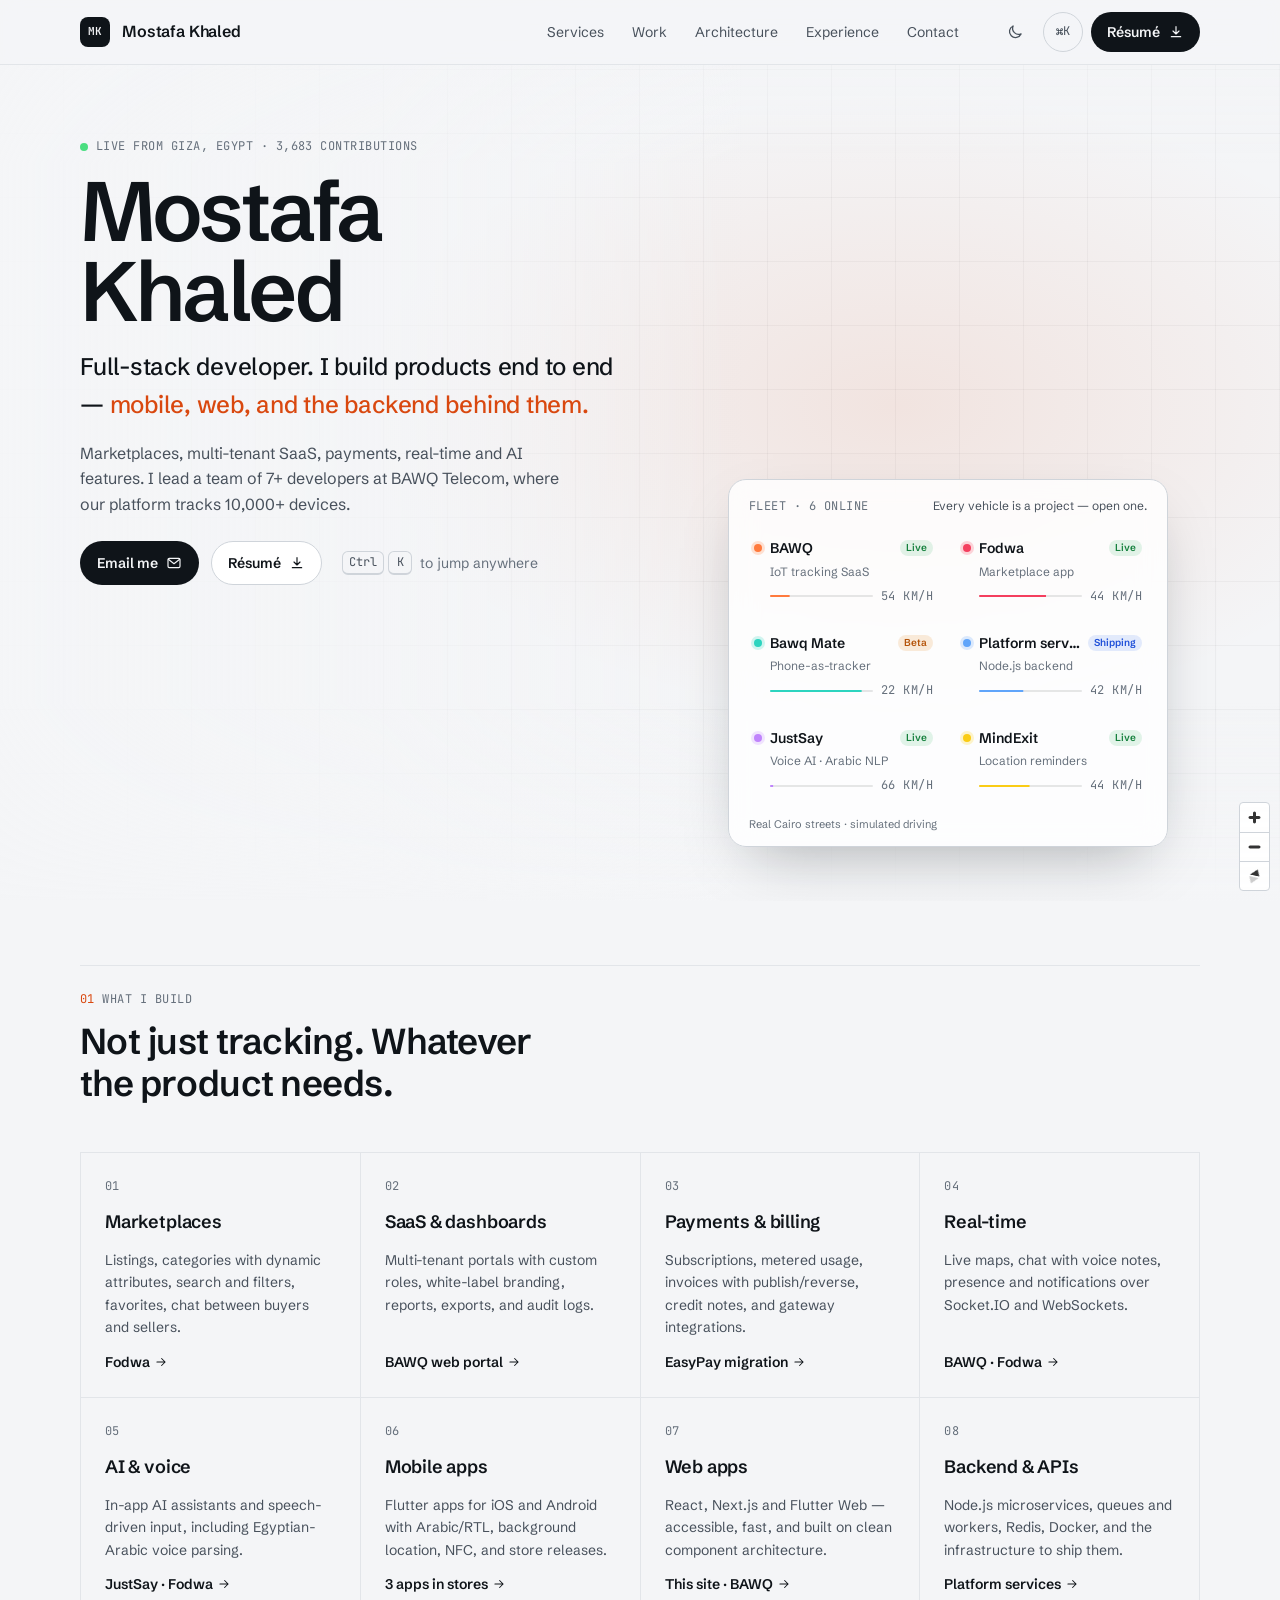
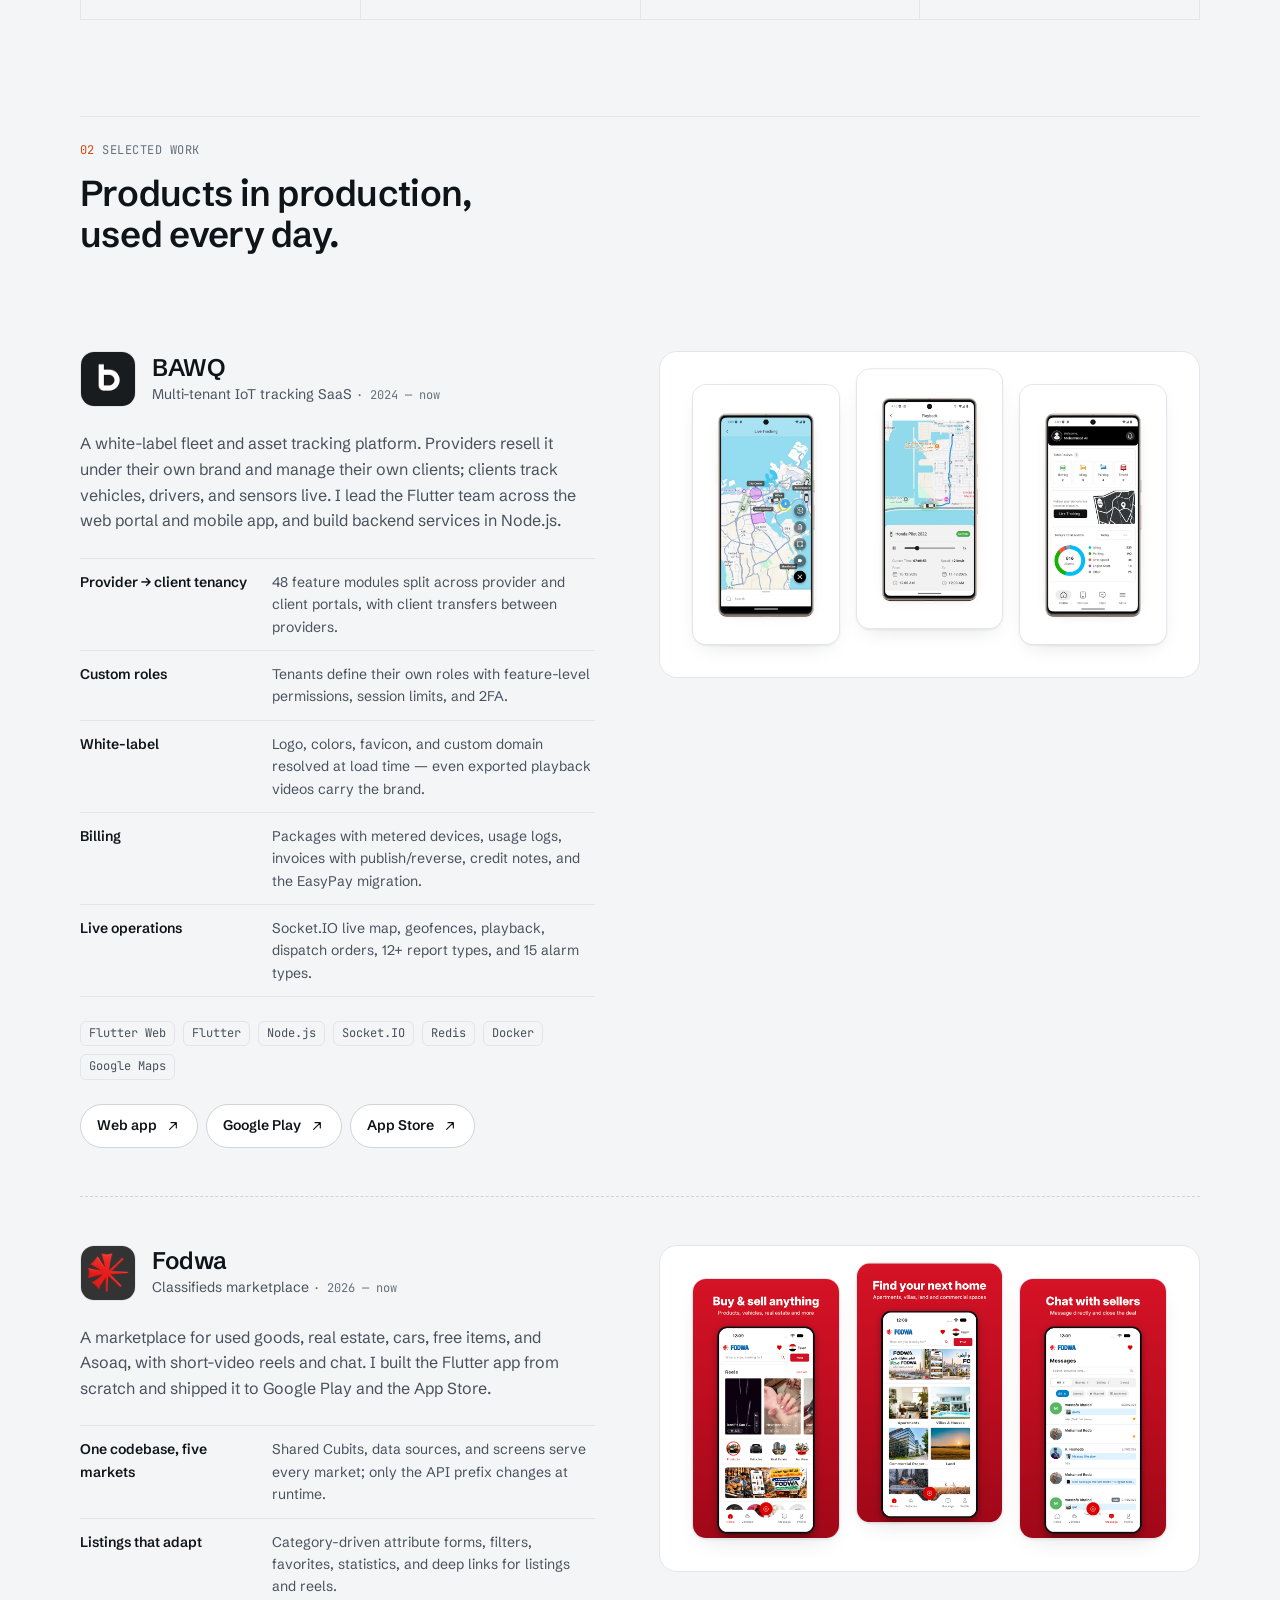
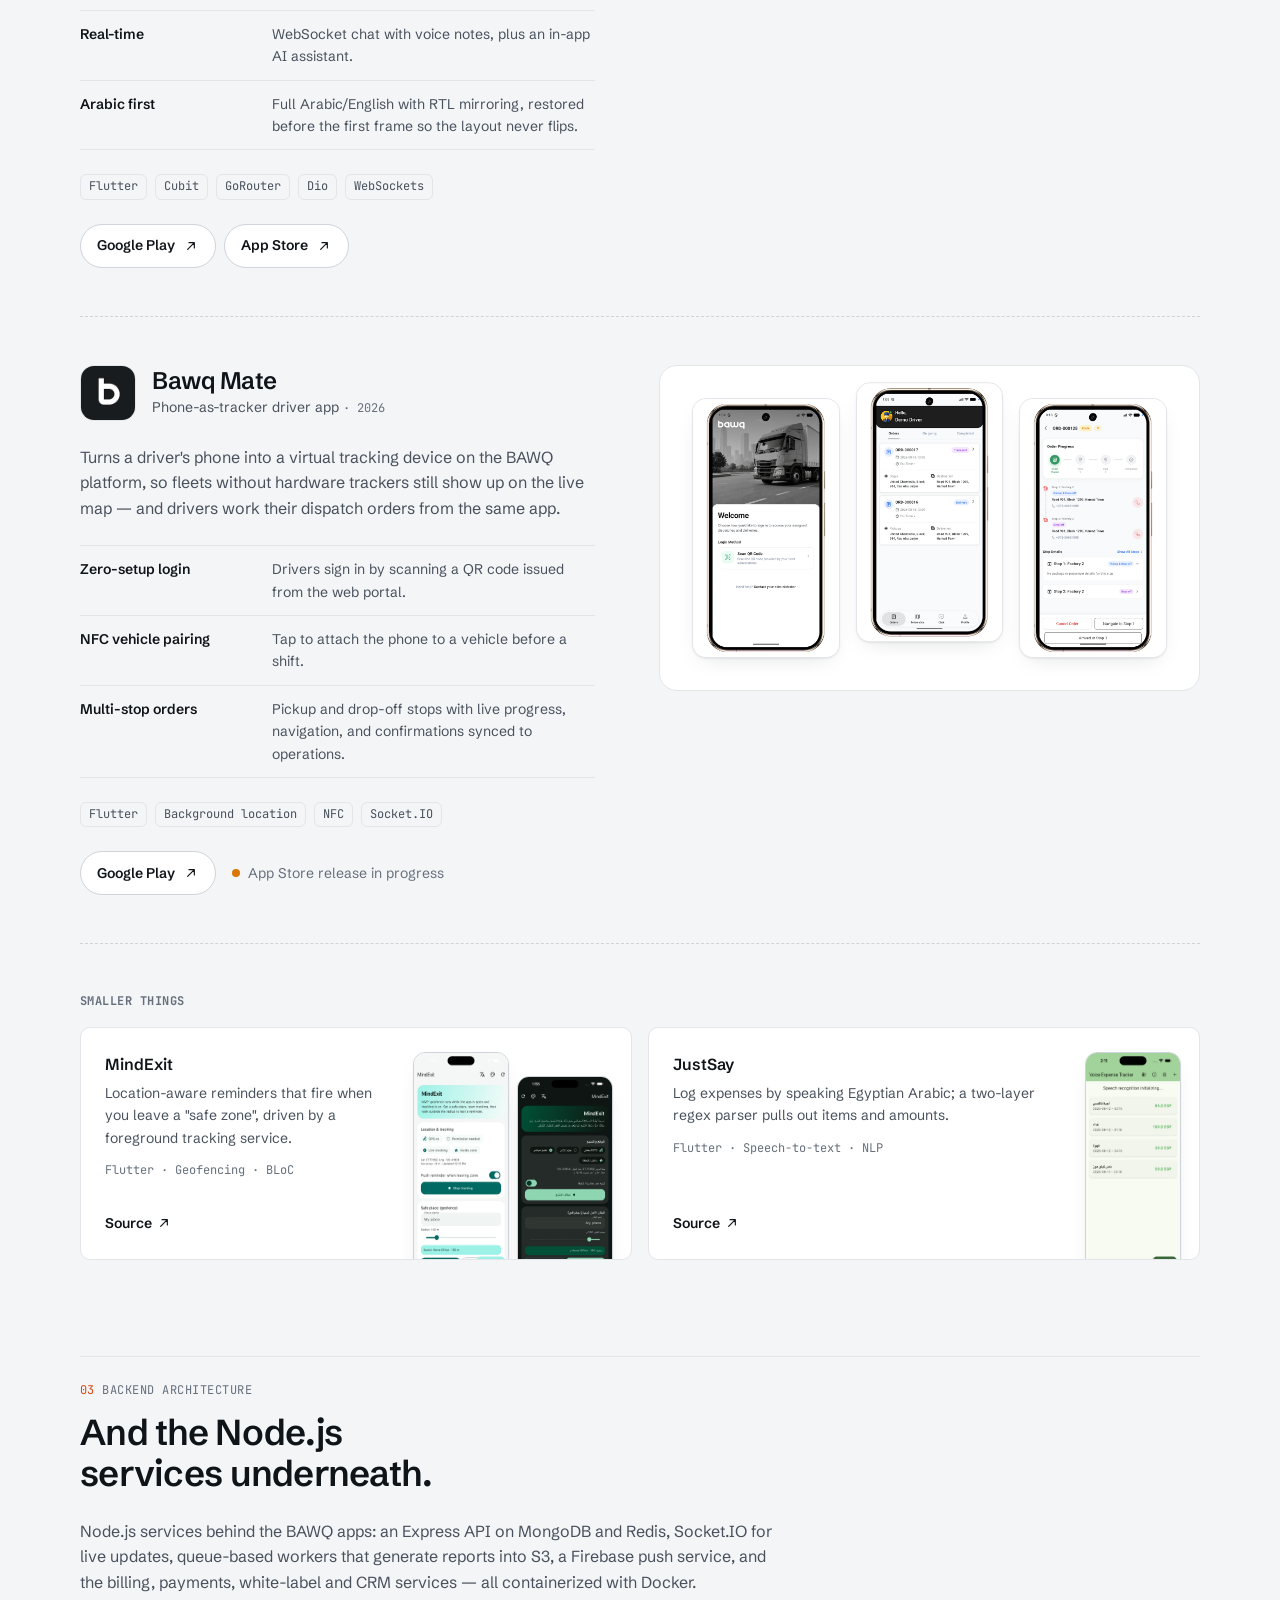
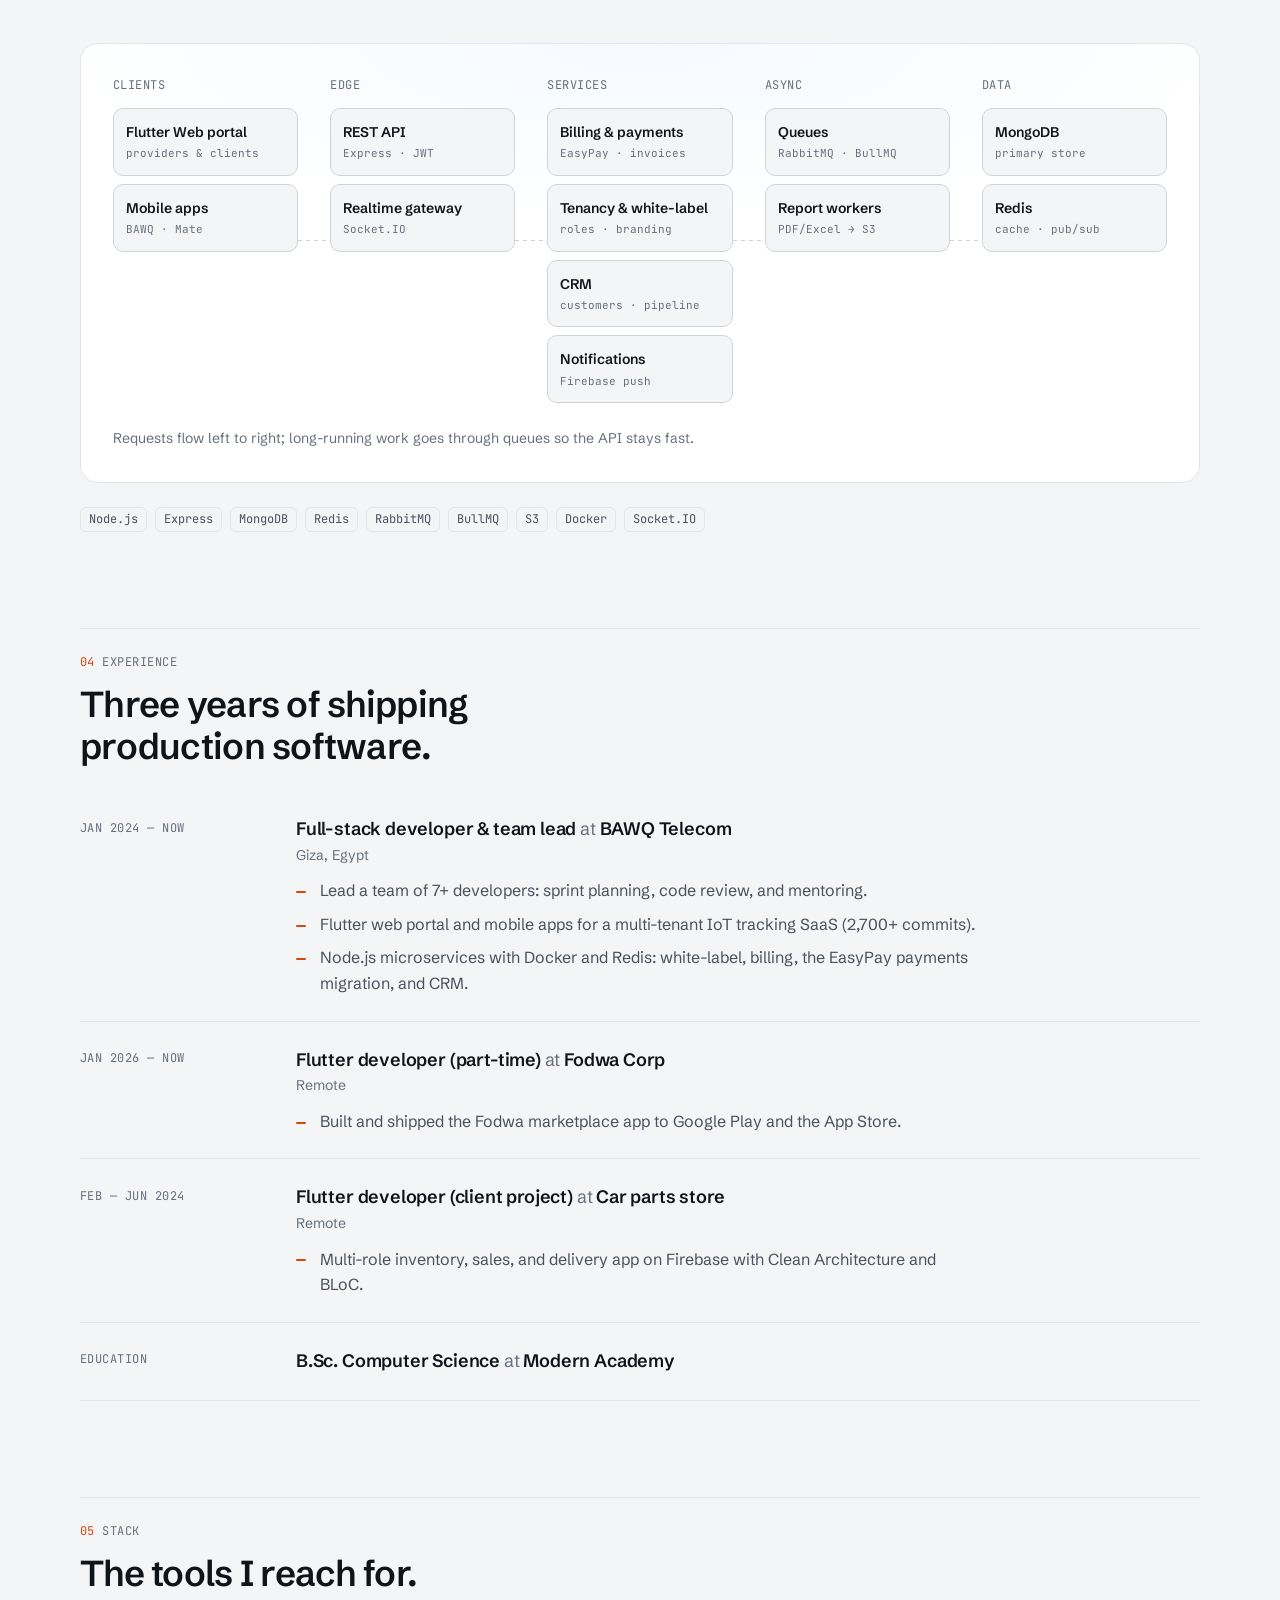
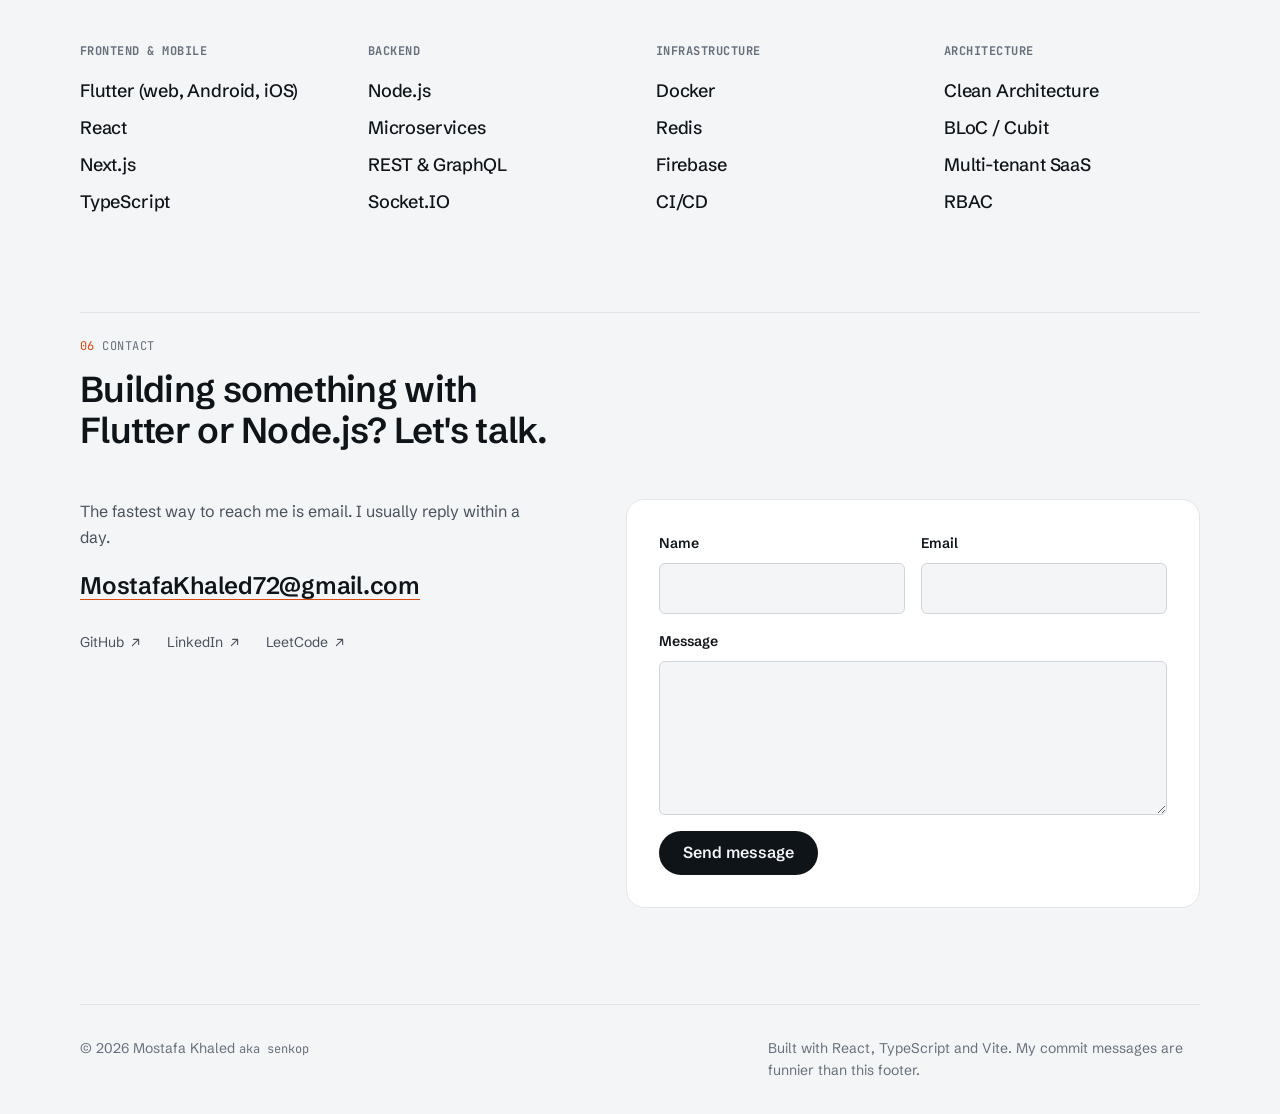
==== commit de1cb4ee: "Updates" ====
--- a/index.html
+++ b/index.html
@@ -42,8 +42,8 @@
       href="https://fonts.googleapis.com/css2?family=JetBrains+Mono:wght@400;500&family=Schibsted+Grotesk:wght@400;500;600;700&display=swap"
       rel="stylesheet"
     />
-    <script type="module" crossorigin src="/assets/index-BlE1yoQM.js"></script>
-    <link rel="stylesheet" crossorigin href="/assets/index-DxLts4Ow.css">
+    <script type="module" crossorigin src="/assets/index-CQV0PuWK.js"></script>
+    <link rel="stylesheet" crossorigin href="/assets/index-DdDq8Qgm.css">
   </head>
   <body>
     <noscript>This site needs JavaScript. You can reach me at MostafaKhaled72@gmail.com.</noscript>
--- a/assets/index-DdDq8Qgm.css
+++ b/assets/index-DdDq8Qgm.css
@@ -0,0 +1 @@
+._footer_kxhe1_1{display:flex;flex-wrap:wrap;justify-content:space-between;gap:var(--space-2) var(--space-6);padding-block:var(--space-8);border-top:1px solid var(--line);color:var(--ink-3);font-size:var(--text-sm)}._aka_kxhe1_12{font-family:var(--font-mono);font-size:var(--text-xs)}._note_kxhe1_17{max-width:48ch}._header_1o48j_1{position:sticky;top:0;z-index:50;background:color-mix(in srgb,var(--bg) 88%,transparent);border-bottom:1px solid var(--line);-webkit-backdrop-filter:saturate(140%) blur(10px);backdrop-filter:saturate(140%) blur(10px)}._bar_1o48j_10{display:flex;align-items:center;gap:var(--space-6);height:var(--header-h)}._brand_1o48j_17{display:inline-flex;align-items:center;gap:var(--space-3);font-weight:600;text-decoration:none;letter-spacing:-.01em}._mark_1o48j_26{display:grid;place-items:center;width:30px;height:30px;border-radius:8px;background:var(--ink);color:var(--bg);font-family:var(--font-mono);font-size:11px;font-weight:600}._nav_1o48j_39{margin-left:auto}._links_1o48j_43{display:flex;gap:var(--space-1)}._link_1o48j_43{position:relative;display:block;padding:var(--space-2) var(--space-3);border-radius:var(--radius-sm);color:var(--ink-2);font-size:var(--text-sm);text-decoration:none;transition:color .16s var(--ease)}._link_1o48j_43:hover,._link_1o48j_43[aria-current]{color:var(--ink)}._link_1o48j_43[aria-current]:after{content:"";position:absolute;left:var(--space-3);right:var(--space-3);bottom:2px;height:2px;border-radius:2px;background:var(--accent)}._actions_1o48j_75{display:flex;align-items:center;gap:var(--space-2)}._iconButton_1o48j_81{display:grid;place-items:center;width:40px;height:40px;border:1px solid transparent;border-radius:999px;background:none;color:var(--ink-2);cursor:pointer;transition:color .16s var(--ease),border-color .16s var(--ease)}._iconButton_1o48j_81:hover{color:var(--ink);border-color:var(--line-strong)}._resume_1o48j_101{display:inline-flex;align-items:center;gap:var(--space-2);min-height:40px;padding:0 var(--space-4);border-radius:999px;background:var(--ink);color:var(--bg);font-size:var(--text-sm);font-weight:600;text-decoration:none;transition:background-color .16s var(--ease)}._resume_1o48j_101:hover{background:var(--accent);color:var(--accent-ink)}._menuButton_1o48j_121{display:none}@media (max-width: 760px){._menuButton_1o48j_121{display:grid}._resume_1o48j_101{display:none}._nav_1o48j_39{position:absolute;inset:var(--header-h) 0 auto 0;display:none;padding:var(--space-2) var(--gutter) var(--space-6);background:var(--bg);border-bottom:1px solid var(--line);box-shadow:var(--shadow)}._nav_1o48j_39[data-open=true]{display:block}._links_1o48j_43{flex-direction:column}._link_1o48j_43{padding:var(--space-3) 0;font-size:var(--text-lg);border-bottom:1px solid var(--line);border-radius:0}._link_1o48j_43[aria-current]:after{display:none}._actions_1o48j_75{margin-left:auto}}._searchGlyph_1o48j_168{font-family:var(--font-mono);font-size:12px;letter-spacing:.02em}._iconButton_1o48j_81:has(._searchGlyph_1o48j_168){width:auto;padding:0 var(--space-3);border-color:var(--line-strong)}@media (max-width: 760px){._iconButton_1o48j_81:has(._searchGlyph_1o48j_168){display:none}}._header_bsv7k_1{display:grid;gap:var(--space-3);margin-bottom:var(--space-12);padding-top:var(--space-6);border-top:1px solid var(--line)}._index_bsv7k_9{color:var(--accent)}._title_bsv7k_13{max-width:22ch;font-size:var(--text-2xl);font-weight:600;line-height:1.15;letter-spacing:-.02em;text-wrap:balance}._section_n8wj3_1{padding-top:var(--space-16);padding-bottom:var(--space-24)}._grid_n8wj3_6{display:grid;grid-template-columns:repeat(4,minmax(0,1fr));border-top:1px solid var(--line);border-left:1px solid var(--line)}._card_n8wj3_13{position:relative;display:flex;flex-direction:column;gap:var(--space-3);padding:var(--space-6);border-right:1px solid var(--line);border-bottom:1px solid var(--line);transition:background-color .2s var(--ease)}._card_n8wj3_13:hover{background:var(--bg-raised)}._card_n8wj3_13:before{content:"";position:absolute;top:-1px;left:-1px;width:calc(100% + 1px);height:2px;background:var(--accent);transform:scaleX(0);transform-origin:left;transition:transform .3s var(--ease)}._card_n8wj3_13:hover:before,._card_n8wj3_13:focus-within:before{transform:scaleX(1)}._num_n8wj3_47{color:var(--accent)}._title_n8wj3_51{font-size:var(--text-lg);font-weight:600;letter-spacing:-.01em}._body_n8wj3_57{flex:1;color:var(--ink-2);font-size:var(--text-sm)}._proof_n8wj3_63{display:inline-flex;align-items:center;gap:var(--space-1);align-self:flex-start;color:var(--ink);font-size:var(--text-sm);font-weight:600;text-decoration:none}._proof_n8wj3_63 svg{transition:transform .16s var(--ease)}._proof_n8wj3_63:hover{color:var(--accent)}._proof_n8wj3_63:hover svg{transform:translate(3px)}@media (max-width: 1000px){._grid_n8wj3_6{grid-template-columns:repeat(2,minmax(0,1fr))}}@media (max-width: 560px){._grid_n8wj3_6{grid-template-columns:minmax(0,1fr)}}@media (prefers-reduced-motion: reduce){._card_n8wj3_13:before,._proof_n8wj3_63 svg{transition:none}}._section_10cld_1{padding-bottom:var(--space-24)}._grid_10cld_5{display:grid;grid-template-columns:minmax(0,.9fr) minmax(0,1.1fr);gap:clamp(2rem,6vw,5rem);align-items:start}._direct_10cld_12{display:grid;gap:var(--space-4)}._lead_10cld_17{color:var(--ink-2)}._email_10cld_21{font-size:var(--text-xl);font-weight:600;letter-spacing:-.01em;overflow-wrap:anywhere;text-decoration-color:var(--accent)}._email_10cld_21:hover{color:var(--accent)}._socials_10cld_33{display:flex;flex-wrap:wrap;gap:var(--space-2) var(--space-6);margin-top:var(--space-2)}._socials_10cld_33 a{display:inline-flex;align-items:center;gap:var(--space-1);color:var(--ink-2);font-size:var(--text-sm);text-decoration:none}._socials_10cld_33 a:hover{color:var(--ink)}._form_10cld_53{display:grid;gap:var(--space-4);padding:clamp(1.25rem,3vw,2rem);border:1px solid var(--line);border-radius:var(--radius-lg);background:var(--bg-raised)}._row_10cld_62{display:grid;grid-template-columns:repeat(2,minmax(0,1fr));gap:var(--space-4)}._field_10cld_68{display:grid;gap:var(--space-2);font-size:var(--text-sm);font-weight:600}._field_10cld_68 input,._field_10cld_68 textarea{width:100%;padding:var(--space-3);border:1px solid var(--line-strong);border-radius:var(--radius-sm);background:var(--bg);font-size:var(--text-base);font-weight:400;transition:border-color .16s var(--ease)}._field_10cld_68 textarea{resize:vertical}._field_10cld_68 input:focus-visible,._field_10cld_68 textarea:focus-visible{outline:none;border-color:var(--accent);box-shadow:0 0 0 3px var(--accent-soft)}._footer_10cld_98{display:flex;flex-wrap:wrap;align-items:center;gap:var(--space-4)}._submit_10cld_105{min-height:44px;padding:0 var(--space-6);border:0;border-radius:999px;background:var(--ink);color:var(--bg);font-weight:600;cursor:pointer;transition:background-color .16s var(--ease)}._submit_10cld_105:hover:not(:disabled){background:var(--accent);color:var(--accent-ink)}._submit_10cld_105:disabled{opacity:.6;cursor:progress}._status_10cld_127{display:inline-flex;align-items:center;gap:var(--space-2);font-size:var(--text-sm)}._status_10cld_127[data-state=sent]{color:var(--ok)}._status_10cld_127[data-state=error]{color:var(--danger)}@media (max-width: 900px){._grid_10cld_5{grid-template-columns:1fr}}@media (max-width: 520px){._row_10cld_62{grid-template-columns:1fr}}._section_1hlse_1{padding-bottom:var(--space-24)}._list_1hlse_5{display:grid}._role_1hlse_9{display:grid;grid-template-columns:12rem minmax(0,1fr);gap:var(--space-6);padding-block:var(--space-6);border-bottom:1px solid var(--line)}._role_1hlse_9:first-child{padding-top:0}._when_1hlse_21{padding-top:.3em}._title_1hlse_25{font-size:var(--text-lg);font-weight:600;letter-spacing:-.01em}._at_1hlse_31{color:var(--ink-3);font-weight:400}._where_1hlse_36{color:var(--ink-3);font-size:var(--text-sm)}._points_1hlse_41{display:grid;gap:var(--space-2);max-width:68ch;margin-top:var(--space-3);color:var(--ink-2)}._points_1hlse_41 li{position:relative;padding-left:var(--space-6)}._points_1hlse_41 li:before{content:"";position:absolute;left:0;top:.8em;width:10px;height:2px;border-radius:1px;background:var(--accent)}@media (max-width: 760px){._role_1hlse_9{grid-template-columns:1fr;gap:var(--space-2)}}._section_xuf1e_1{padding-bottom:var(--space-24)}._grid_xuf1e_5{display:grid;grid-template-columns:repeat(4,minmax(0,1fr));gap:var(--space-8)}._group_xuf1e_11{display:grid;align-content:start;gap:var(--space-4)}._items_xuf1e_17{display:grid;gap:var(--space-2);font-size:var(--text-lg);font-weight:500;letter-spacing:-.01em}@media (max-width: 900px){._grid_xuf1e_5{grid-template-columns:repeat(2,minmax(0,1fr))}}._section_1qioh_1{padding-bottom:var(--space-24)}._summary_1qioh_5{max-width:70ch;margin-top:calc(var(--space-6) * -1);margin-bottom:var(--space-12);color:var(--ink-2)}._diagram_1qioh_12{padding:clamp(1rem,3vw,2rem);border:1px solid var(--line);border-radius:var(--radius-lg);background:radial-gradient(80% 60% at 50% 0%,rgb(96 165 250 / .06),transparent 70%),var(--bg-raised)}._layers_1qioh_21{display:grid;grid-template-columns:repeat(5,minmax(0,1fr));gap:var(--space-8)}._layer_1qioh_21{position:relative;display:grid;align-content:start;gap:var(--space-3)}._layer_1qioh_21:not(:last-child):after,._layer_1qioh_21:not(:last-child):before{content:"";position:absolute;top:50%;right:calc(var(--space-8) * -1);width:var(--space-8)}._layer_1qioh_21:not(:last-child):after{height:1px;background:repeating-linear-gradient(90deg,var(--line-strong) 0 4px,transparent 4px 8px)}._layer_1qioh_21:not(:last-child):before{z-index:1;width:6px;height:6px;margin-top:-2.5px;border-radius:50%;background:var(--accent);box-shadow:0 0 10px var(--accent);opacity:0}@media (prefers-reduced-motion: no-preference){._layer_1qioh_21:not(:last-child):before{animation:_packet_1qioh_1 2.4s linear infinite;animation-delay:calc(var(--i) * .45s)}}@keyframes _packet_1qioh_1{0%{opacity:0;transform:translate(-40px)}15%,85%{opacity:1}to{opacity:0;transform:translate(26px)}}._nodes_1qioh_82{display:grid;gap:var(--space-2)}._node_1qioh_82{display:grid;gap:2px;padding:var(--space-3);border:1px solid var(--line-strong);border-radius:var(--radius-md);background:var(--bg);transition:border-color .16s var(--ease)}._node_1qioh_82:hover{border-color:var(--accent)}._nodeLabel_1qioh_101{font-size:var(--text-sm);font-weight:600}._nodeDetail_1qioh_106{color:var(--ink-3);font-family:var(--font-mono);font-size:11px}._caption_1qioh_112{margin-top:var(--space-6);color:var(--ink-3);font-size:var(--text-sm)}._stack_1qioh_118{display:flex;flex-wrap:wrap;gap:var(--space-2);margin-top:var(--space-6)}._stack_1qioh_118 li{padding:2px var(--space-2);border:1px solid var(--line);border-radius:var(--radius-sm);color:var(--ink-2);font-family:var(--font-mono);font-size:var(--text-xs)}@media (max-width: 900px){._layers_1qioh_21{grid-template-columns:minmax(0,1fr);gap:var(--space-8)}._nodes_1qioh_82{grid-template-columns:repeat(auto-fill,minmax(150px,1fr))}._layer_1qioh_21:not(:last-child):after,._layer_1qioh_21:not(:last-child):before{display:none}}._button_ru760_1{display:inline-flex;align-items:center;gap:var(--space-2);min-height:44px;padding:0 var(--space-4);border:1px solid transparent;border-radius:999px;font-size:var(--text-sm);font-weight:600;text-decoration:none;white-space:nowrap;transition:background-color .16s var(--ease),border-color .16s var(--ease),color .16s var(--ease),transform .16s var(--ease)}._button_ru760_1 svg{transition:transform .16s var(--ease)}._button_ru760_1:hover svg{transform:translate(2px,-2px)}._button_ru760_1:active{transform:translateY(1px)}._primary_ru760_32{background:var(--ink);color:var(--bg)}._primary_ru760_32:hover{background:var(--accent);color:var(--accent-ink)}._secondary_ru760_42{border-color:var(--line-strong);background:var(--bg-raised)}._secondary_ru760_42:hover{border-color:var(--ink)}._ghost_ru760_51{padding-inline:var(--space-2);color:var(--ink-2)}._ghost_ru760_51:hover{color:var(--ink)}._study_hfvtn_1{display:grid;grid-template-columns:minmax(0,1fr) minmax(0,1.05fr);gap:clamp(2rem,5vw,4rem);align-items:start;padding-block:var(--space-12)}._study_hfvtn_1+._study_hfvtn_1{border-top:1px dashed var(--line-strong)}._info_hfvtn_13{display:grid;min-width:0;gap:var(--space-6)}._head_hfvtn_19{display:flex;align-items:center;gap:var(--space-4)}._icon_hfvtn_25{border-radius:14px;border:1px solid var(--line)}._name_hfvtn_30{font-size:var(--text-xl);font-weight:600;letter-spacing:-.02em;line-height:1.2}._kind_hfvtn_37{color:var(--ink-2);font-size:var(--text-sm)}._period_hfvtn_42{color:var(--ink-3);font-family:var(--font-mono);font-size:var(--text-xs)}._summary_hfvtn_48{color:var(--ink-2);text-wrap:pretty}._highlights_hfvtn_53{display:grid;border-top:1px solid var(--line)}._highlight_hfvtn_53{display:grid;grid-template-columns:11rem minmax(0,1fr);gap:var(--space-4);padding-block:var(--space-3);border-bottom:1px solid var(--line);font-size:var(--text-sm)}._highlight_hfvtn_53 dt{font-weight:600}._highlight_hfvtn_53 dd{color:var(--ink-2)}._stack_hfvtn_75{display:flex;flex-wrap:wrap;gap:var(--space-2)}._stack_hfvtn_75 li{padding:2px var(--space-2);border:1px solid var(--line);border-radius:var(--radius-sm);color:var(--ink-2);font-family:var(--font-mono);font-size:var(--text-xs)}._links_hfvtn_90{display:flex;flex-wrap:wrap;align-items:center;gap:var(--space-2)}._status_hfvtn_97{display:inline-flex;align-items:center;gap:var(--space-2);margin-left:var(--space-2);color:var(--ink-3);font-size:var(--text-sm)}._status_hfvtn_97:before{content:"";width:8px;height:8px;border-radius:50%;background:#d97706}._gallery_hfvtn_115{position:sticky;top:calc(var(--header-h) + var(--space-6));display:grid;grid-template-columns:repeat(3,minmax(0,1fr));align-items:center;gap:var(--space-4);padding:clamp(1rem,3vw,2rem);border-radius:var(--radius-lg);background:var(--bg-raised);border:1px solid var(--line)}._shot_hfvtn_128{width:100%;border-radius:14px;border:1px solid var(--line);box-shadow:var(--shadow);background:var(--bg)}._shot_hfvtn_128:nth-child(2){transform:translateY(-6%)}@media (max-width: 900px){._study_hfvtn_1{grid-template-columns:minmax(0,1fr)}._gallery_hfvtn_115{position:static;min-width:0;grid-template-columns:none;grid-auto-flow:column;grid-auto-columns:min(46%,220px);overflow-x:auto;scroll-snap-type:x mandatory;overscroll-behavior-x:contain}._shot_hfvtn_128{scroll-snap-align:start}._shot_hfvtn_128:nth-child(2){transform:none}._highlight_hfvtn_53{grid-template-columns:1fr;gap:var(--space-1)}}._side_ujlrf_1{display:grid;gap:var(--space-4);padding-block:var(--space-12) var(--space-24);border-top:1px dashed var(--line-strong)}._sideList_ujlrf_8{display:grid;grid-template-columns:repeat(2,minmax(0,1fr));gap:var(--space-4)}._sideItem_ujlrf_14{display:flex;justify-content:space-between;align-items:stretch;gap:var(--space-6);padding:var(--space-6);overflow:hidden;border:1px solid var(--line);border-radius:var(--radius-md);background:var(--bg-raised)}._sideText_ujlrf_26{display:flex;flex-direction:column;align-items:flex-start;min-width:0}._sideShots_ujlrf_33{display:flex;gap:var(--space-2);flex-shrink:0;margin:0 calc(var(--space-6) * -.25) calc(var(--space-6) * -2) 0}._sideShots_ujlrf_33 img{width:96px;border-radius:12px 12px 0 0;border:1px solid var(--line-strong);box-shadow:var(--shadow)}._sideShots_ujlrf_33 img:nth-child(2){margin-top:var(--space-6)}._sideName_ujlrf_51{font-weight:600}._sideDesc_ujlrf_55{margin-top:var(--space-1);color:var(--ink-2);font-size:var(--text-sm)}._sideStack_ujlrf_61{margin-top:var(--space-3);color:var(--ink-3);font-family:var(--font-mono);font-size:var(--text-xs)}._sideLink_ujlrf_68{margin-top:auto;padding-top:var(--space-4);display:inline-flex;align-items:center;gap:var(--space-1);flex-shrink:0;font-size:var(--text-sm);font-weight:600;text-decoration:none}._sideLink_ujlrf_68:hover{color:var(--accent)}@media (max-width: 760px){._sideList_ujlrf_8{grid-template-columns:1fr}._sideShots_ujlrf_33 img{width:76px}}._dialog_s5gfi_1{width:min(600px,calc(100% - 2rem));max-height:min(560px,calc(100svh - 6rem));margin:12vh auto auto;padding:0;overflow:hidden;border:1px solid var(--line-strong);border-radius:var(--radius-lg);background:var(--bg-raised);color:var(--ink);box-shadow:var(--shadow-float)}._dialog_s5gfi_1[open]{display:flex;flex-direction:column}._dialog_s5gfi_1::backdrop{background:rgb(var(--scrim) / .6);-webkit-backdrop-filter:blur(4px);backdrop-filter:blur(4px)}@media (prefers-reduced-motion: no-preference){._dialog_s5gfi_1[open]{animation:_pop_s5gfi_1 .18s var(--ease)}}@keyframes _pop_s5gfi_1{0%{opacity:0;transform:translateY(8px) scale(.98)}}._searchRow_s5gfi_37{display:flex;align-items:center;gap:var(--space-3);padding:var(--space-4);border-bottom:1px solid var(--line);color:var(--ink-3)}._input_s5gfi_46{flex:1;min-width:0;border:0;background:none;color:var(--ink);font-size:var(--text-lg)}._input_s5gfi_46:focus{outline:none}._input_s5gfi_46::placeholder{color:var(--ink-3)}._esc_s5gfi_63,._footer_s5gfi_64 kbd{padding:1px 6px;border:1px solid var(--line-strong);border-radius:5px;font-family:var(--font-mono);font-size:11px;color:var(--ink-3)}._list_s5gfi_73{flex:1;overflow-y:auto;padding:var(--space-2)}._group_s5gfi_79{padding:var(--space-3) var(--space-3) var(--space-1)}._option_s5gfi_83{display:flex;align-items:center;gap:var(--space-3);padding:var(--space-3);border-radius:var(--radius-md);color:var(--ink-2);cursor:pointer}._option_s5gfi_83[aria-selected=true]{background:color-mix(in srgb,var(--ink) 7%,transparent);color:var(--ink)}._option_s5gfi_83[aria-selected=true] svg{color:var(--accent)}._label_s5gfi_102{font-weight:500}._hint_s5gfi_106{margin-left:auto;overflow:hidden;color:var(--ink-3);font-size:var(--text-sm);white-space:nowrap;text-overflow:ellipsis}._empty_s5gfi_115{padding:var(--space-6);color:var(--ink-3);text-align:center}._footer_s5gfi_64{display:flex;align-items:center;gap:var(--space-4);padding:var(--space-3) var(--space-4);border-top:1px solid var(--line);color:var(--ink-3);font-size:var(--text-xs)}._toast_s5gfi_131{margin-left:auto;color:var(--ok)}._panel_1pc92_1{width:min(440px,100%);padding:var(--space-3);border:1px solid var(--line-strong);border-radius:var(--radius-lg);background:var(--glass);-webkit-backdrop-filter:blur(14px) saturate(140%);backdrop-filter:blur(14px) saturate(140%);box-shadow:var(--shadow-float);pointer-events:auto}._head_1pc92_12{display:flex;align-items:baseline;justify-content:space-between;gap:var(--space-3);padding:var(--space-1) var(--space-2) var(--space-3)}._hint_1pc92_20{color:var(--ink-2);font-size:var(--text-xs)}._list_1pc92_25{display:grid;grid-template-columns:repeat(2,minmax(0,1fr));gap:var(--space-1)}._card_1pc92_31{display:grid;gap:2px;width:100%;padding:var(--space-2) var(--space-3) var(--space-3);border:1px solid transparent;border-radius:var(--radius-md);background:none;text-align:left;cursor:pointer;transition:background-color .16s var(--ease),border-color .16s var(--ease)}._card_1pc92_31:hover{background:color-mix(in srgb,var(--ink) 5%,transparent)}._card_1pc92_31[aria-pressed=true]{border-color:color-mix(in srgb,var(--unit) 55%,transparent);background:color-mix(in srgb,var(--unit) 10%,transparent)}._top_1pc92_55{display:flex;align-items:center;gap:var(--space-2);min-width:0}._dot_1pc92_62{flex-shrink:0;width:8px;height:8px;border-radius:50%;background:var(--unit);box-shadow:0 0 0 3px color-mix(in srgb,var(--unit) 22%,transparent)}._name_1pc92_71{overflow:hidden;font-size:var(--text-sm);font-weight:600;white-space:nowrap;text-overflow:ellipsis}._status_1pc92_79{margin-left:auto;flex-shrink:0;padding:0 6px;border-radius:999px;font-size:10px;font-weight:600;line-height:1.6;background:var(--pill-live-bg);color:var(--pill-live)}._status_1pc92_79[data-status=Beta]{background:var(--pill-beta-bg);color:var(--pill-beta)}._status_1pc92_79[data-status=Shipping]{background:var(--pill-ship-bg);color:var(--pill-ship)}._kind_1pc92_101{overflow:hidden;padding-left:calc(8px + var(--space-2));color:var(--ink-3);font-size:var(--text-xs);white-space:nowrap;text-overflow:ellipsis}._bottom_1pc92_110{display:flex;align-items:center;gap:var(--space-2);margin-top:var(--space-1);padding-left:calc(8px + var(--space-2))}._track_1pc92_118{flex:1;height:2px;overflow:hidden;border-radius:2px;background:color-mix(in srgb,var(--ink) 10%,transparent)}._fill_1pc92_126{display:block;height:100%;background:var(--unit);transform-origin:left;transition:transform .5s linear}._speed_1pc92_134{flex-shrink:0;font-size:10px;font-variant-numeric:tabular-nums}._footnote_1pc92_140{padding:var(--space-2) var(--space-2) 0;color:var(--ink-3);font-size:11px}@media (max-width: 480px){._head_1pc92_12{flex-direction:column;gap:2px}}@media (prefers-reduced-motion: reduce){._fill_1pc92_126{transition:none}}._sheet_r1wka_2{display:flex;flex-direction:column;gap:var(--space-4);width:min(480px,100%);max-height:100%;overflow-y:auto;padding:var(--space-6);border:1px solid color-mix(in srgb,var(--unit) 35%,var(--line-strong));border-radius:var(--radius-lg);background:var(--glass-strong);-webkit-backdrop-filter:blur(16px) saturate(140%);backdrop-filter:blur(16px) saturate(140%);box-shadow:var(--shadow-float);overscroll-behavior:contain;pointer-events:auto}@media (prefers-reduced-motion: no-preference){._sheet_r1wka_2{animation:_slide-in_r1wka_1 .42s var(--ease)}}@keyframes _slide-in_r1wka_1{0%{opacity:0;transform:translate(-24px)}}._top_r1wka_32{display:flex;align-items:center;justify-content:space-between;gap:var(--space-4)}._close_r1wka_39{display:grid;place-items:center;flex-shrink:0;width:36px;height:36px;border:1px solid var(--line-strong);border-radius:999px;background:none;color:var(--ink-2);cursor:pointer}._close_r1wka_39:hover{color:var(--ink);border-color:var(--ink-3)}._title_r1wka_57{font-size:var(--text-2xl);font-weight:600;letter-spacing:-.02em;line-height:1.1}._title_r1wka_57:focus{outline:none}._kind_r1wka_68{margin-top:calc(var(--space-3) * -1);color:var(--unit);font-size:var(--text-sm);font-weight:600}._summary_r1wka_75{color:var(--ink-2);font-size:var(--text-sm)}._shots_r1wka_80{display:grid;grid-template-columns:repeat(3,minmax(0,1fr));align-items:start;gap:var(--space-2)}._shots_r1wka_80 img{border-radius:10px;border:1px solid var(--line-strong)}._points_r1wka_92{display:grid;gap:var(--space-2);color:var(--ink-2);font-size:var(--text-sm)}._points_r1wka_92 strong{color:var(--ink)}._tags_r1wka_103{display:flex;flex-wrap:wrap;gap:var(--space-2)}._tags_r1wka_103 li{padding:2px var(--space-2);border:1px solid var(--line-strong);border-radius:var(--radius-sm);color:var(--ink-2);font-family:var(--font-mono);font-size:var(--text-xs)}._actions_r1wka_118{display:flex;flex-wrap:wrap;align-items:center;gap:var(--space-2)}._status_r1wka_125{color:var(--ink-3);font-size:var(--text-sm)}._more_r1wka_130{display:inline-flex;align-items:center;gap:var(--space-1);align-self:flex-start;color:var(--ink-2);font-size:var(--text-sm);font-weight:600;text-decoration:none}._more_r1wka_130:hover{color:var(--accent)}@media (max-width: 900px){._sheet_r1wka_2{position:fixed;left:0;right:0;bottom:0;z-index:60;width:100%;max-height:78svh;border-radius:var(--radius-lg) var(--radius-lg) 0 0;border-bottom:0}@keyframes _slide-in_r1wka_1{0%{opacity:0;transform:translateY(32px)}}}._hero_lp511_1{position:relative;min-height:max(720px,100svh);margin-top:calc(var(--header-h) * -1);overflow:hidden;isolation:isolate}._mapLayer_lp511_9{position:absolute;top:0;right:0;bottom:0;left:0;z-index:0}._placeholder_lp511_16{position:absolute;top:0;right:0;bottom:0;left:0;background:radial-gradient(60% 50% at 70% 45%,color-mix(in srgb,var(--accent) 10%,transparent),transparent 70%),repeating-linear-gradient(0deg,transparent 0 63px,color-mix(in srgb,var(--ink) 4%,transparent) 63px 64px),repeating-linear-gradient(90deg,transparent 0 63px,color-mix(in srgb,var(--ink) 4%,transparent) 63px 64px),var(--bg);transition:opacity .6s var(--ease)}._hero_lp511_1[data-map-ready=true] ._placeholder_lp511_16{opacity:0}._scrim_lp511_31{position:absolute;top:0;right:0;bottom:0;left:0;pointer-events:none;background:linear-gradient(90deg,rgb(var(--scrim) / .94),rgb(var(--scrim) / .7) 30%,rgb(var(--scrim) / 0) 58%),linear-gradient(0deg,var(--bg) 0%,rgb(var(--scrim) / 0) 22%),linear-gradient(180deg,rgb(var(--scrim) / .7),rgb(var(--scrim) / 0) 18%)}._overlay_lp511_41{position:relative;z-index:2;display:grid;grid-template-columns:minmax(0,560px) 1fr auto;grid-template-rows:auto 1fr;grid-template-areas:"intro . panel" "sheet . panel";gap:var(--space-6) var(--space-8);min-height:inherit;padding-top:calc(var(--header-h) + clamp(2.5rem,8vh,6rem));padding-bottom:clamp(2rem,6vh,4rem);pointer-events:none}._intro_lp511_57{grid-area:intro;display:grid;gap:var(--space-4);pointer-events:auto}._status_lp511_64{display:inline-flex;align-items:center;gap:var(--space-2);color:var(--ink-2)}._pulse_lp511_71{width:8px;height:8px;border-radius:50%;background:#4ade80;box-shadow:0 0 #4ade8099}@media (prefers-reduced-motion: no-preference){._pulse_lp511_71{animation:_pulse_lp511_71 2s infinite}}@keyframes _pulse_lp511_71{70%{box-shadow:0 0 0 8px #4ade8000}to{box-shadow:0 0 #4ade8000}}._name_lp511_94{font-size:clamp(3rem,2rem + 4.2vw,5.25rem);transition:font-size .32s var(--ease);font-weight:600;line-height:.95;letter-spacing:-.045em}._lede_lp511_102{font-size:var(--text-xl);font-weight:500;letter-spacing:-.01em;text-wrap:balance}._lede_lp511_102 em{font-style:normal;color:var(--accent)}._sub_lp511_114{max-width:48ch;color:var(--ink-2)}._ctas_lp511_119{display:flex;flex-wrap:wrap;align-items:center;gap:var(--space-3);margin-top:var(--space-2)}._kbd_lp511_127{display:inline-flex;align-items:center;gap:var(--space-1);min-height:44px;padding:0 var(--space-2);border:0;background:none;color:var(--ink-3);font-size:var(--text-sm);cursor:pointer}._kbd_lp511_127:hover{color:var(--ink)}._kbd_lp511_127 kbd{display:inline-grid;place-items:center;min-width:24px;height:24px;padding:0 6px;border:1px solid var(--line-strong);border-bottom-width:2px;border-radius:6px;font-family:var(--font-mono);font-size:12px;color:var(--ink-2)}._kbd_lp511_127 span{margin-left:var(--space-1)}._panelSlot_lp511_162{grid-area:panel;align-self:end;pointer-events:none;transition:opacity .3s var(--ease),transform .3s var(--ease)}._sheetSlot_lp511_175{grid-area:sheet;display:flex;align-items:flex-start;min-height:0;pointer-events:none}._more_lp511_183{display:grid;grid-template-rows:1fr;transition:grid-template-rows .32s var(--ease),opacity .2s var(--ease)}._moreInner_lp511_191{display:grid;gap:var(--space-4);min-height:0;overflow:hidden}@media (min-width: 901px){._hero_lp511_1[data-selected=true] ._overlay_lp511_41{padding-top:calc(var(--header-h) + var(--space-8))}._hero_lp511_1[data-selected=true] ._more_lp511_183{grid-template-rows:0fr;opacity:0;visibility:hidden;transition:grid-template-rows .32s var(--ease),opacity .2s var(--ease),visibility 0s .32s}._hero_lp511_1[data-selected=true] ._name_lp511_94{font-size:clamp(2.25rem,1.5rem + 2vw,3.25rem)}._hero_lp511_1[data-selected=true] ._intro_lp511_57{gap:var(--space-2)}}@media (prefers-reduced-motion: reduce){._more_lp511_183,._name_lp511_94{transition:none!important}}@media (max-width: 900px){._hero_lp511_1{display:grid;grid-template-columns:minmax(0,1fr);min-height:0}._overlay_lp511_41{display:contents}._intro_lp511_57,._panelSlot_lp511_162,._sheetSlot_lp511_175{grid-area:auto}._sheetSlot_lp511_175{order:4}._intro_lp511_57{order:1;width:100%;max-width:none;padding:calc(var(--header-h) + var(--space-12)) var(--gutter) var(--space-8)}._mapLayer_lp511_9{position:relative;order:2;height:58svh;min-height:360px}._scrim_lp511_31{background:linear-gradient(180deg,var(--bg) 0%,rgb(var(--scrim) / 0) 20%),linear-gradient(0deg,var(--bg) 0%,rgb(var(--scrim) / 0) 20%)}._panelSlot_lp511_162{order:3;padding:var(--space-4) var(--gutter) var(--space-12);position:relative;z-index:2}._panelSlot_lp511_162>*{width:100%}._kbd_lp511_127{display:none}}:root{--font-sans: "Schibsted Grotesk", ui-sans-serif, system-ui, -apple-system, "Segoe UI", sans-serif;--font-mono: "JetBrains Mono", ui-monospace, "SF Mono", Menlo, monospace;--text-xs: .75rem;--text-sm: .875rem;--text-base: 1rem;--text-lg: 1.125rem;--text-xl: clamp(1.25rem, 1.1rem + .6vw, 1.5rem);--text-2xl: clamp(1.6rem, 1.3rem + 1.2vw, 2.25rem);--text-display: clamp(2.4rem, 1.6rem + 3.6vw, 4.5rem);--space-1: .25rem;--space-2: .5rem;--space-3: .75rem;--space-4: 1rem;--space-6: 1.5rem;--space-8: 2rem;--space-12: 3rem;--space-16: 4rem;--space-24: 6rem;--radius-sm: 6px;--radius-md: 10px;--radius-lg: 18px;--content: 1120px;--gutter: clamp(1rem, 4vw, 2.5rem);--header-h: 64px;--ease: cubic-bezier(.2, .7, .2, 1);--bg: #f4f5f7;--bg-raised: #ffffff;--ink: #0f1419;--ink-2: #48515c;--ink-3: #66707c;--line: #e2e5e9;--line-strong: #cfd4da;--accent: #d9480f;--accent-ink: #ffffff;--accent-soft: #fde4d6;--ok: #15803d;--danger: #b91c1c;--map-road: #e2e5e9;--shadow: 0 1px 2px rgb(15 20 25 / .06), 0 8px 24px -12px rgb(15 20 25 / .18);--shadow-float: 0 24px 60px -24px rgb(15 20 25 / .35);--glass: rgb(255 255 255 / .82);--glass-strong: rgb(255 255 255 / .92);--scrim: 244 245 247;--pill-live-bg: rgb(22 163 74 / .12);--pill-live: #15803d;--pill-beta-bg: rgb(217 119 6 / .14);--pill-beta: #b45309;--pill-ship-bg: rgb(37 99 235 / .12);--pill-ship: #1d4ed8;color-scheme:light}@media (prefers-color-scheme: dark){:root:not([data-theme=light]){--bg: #0b0d10;--bg-raised: #111418;--ink: #e8eaed;--ink-2: #a9b0ba;--ink-3: #78808b;--line: #1c2128;--line-strong: #2a3039;--accent: #ff7a3d;--accent-ink: #160a04;--accent-soft: #3a2116;--ok: #4ade80;--danger: #f87171;--map-road: #24231e;--shadow: 0 1px 2px rgb(0 0 0 / .4), 0 10px 28px -12px rgb(0 0 0 / .6);--shadow-float: 0 30px 80px -30px rgb(0 0 0 / .9);--glass: rgb(14 17 21 / .82);--glass-strong: rgb(14 17 21 / .9);--scrim: 11 13 16;--pill-live-bg: rgb(74 222 128 / .14);--pill-live: #86efac;--pill-beta-bg: rgb(251 191 36 / .14);--pill-beta: #fcd34d;--pill-ship-bg: rgb(96 165 250 / .14);--pill-ship: #93c5fd;color-scheme:dark}}:root[data-theme=dark]{--bg: #0b0d10;--bg-raised: #111418;--ink: #e8eaed;--ink-2: #a9b0ba;--ink-3: #78808b;--line: #1c2128;--line-strong: #2a3039;--accent: #ff7a3d;--accent-ink: #160a04;--accent-soft: #3a2116;--ok: #4ade80;--danger: #f87171;--map-road: #24231e;--shadow: 0 1px 2px rgb(0 0 0 / .4), 0 10px 28px -12px rgb(0 0 0 / .6);--shadow-float: 0 30px 80px -30px rgb(0 0 0 / .9);--glass: rgb(14 17 21 / .82);--glass-strong: rgb(14 17 21 / .9);--scrim: 11 13 16;--pill-live-bg: rgb(74 222 128 / .14);--pill-live: #86efac;--pill-beta-bg: rgb(251 191 36 / .14);--pill-beta: #fcd34d;--pill-ship-bg: rgb(96 165 250 / .14);--pill-ship: #93c5fd;color-scheme:dark}*,*:before,*:after{box-sizing:border-box}html{-webkit-text-size-adjust:100%;scroll-padding-top:calc(var(--header-h) + var(--space-4))}@media (prefers-reduced-motion: no-preference){html{scroll-behavior:smooth}}body{margin:0;background:var(--bg);color:var(--ink);font-family:var(--font-sans);font-size:var(--text-base);line-height:1.6;-webkit-font-smoothing:antialiased;text-rendering:optimizeLegibility}h1,h2,h3,p,ul,ol,figure,dl,dd{margin:0}ul,ol{padding:0;list-style:none}img{display:block;max-width:100%;height:auto}a{color:inherit;text-decoration-thickness:1px;text-underline-offset:.2em}button,input,textarea{font:inherit;color:inherit}::selection{background:var(--accent);color:var(--accent-ink)}:focus-visible{outline:2px solid var(--accent);outline-offset:3px;border-radius:4px}.container{width:100%;max-width:calc(var(--content) + var(--gutter) * 2);margin-inline:auto;padding-inline:var(--gutter)}.mono{font-family:var(--font-mono);font-size:var(--text-xs);letter-spacing:.04em;text-transform:uppercase;color:var(--ink-3)}.visually-hidden{position:absolute!important;width:1px;height:1px;overflow:hidden;clip:rect(0 0 0 0);white-space:nowrap}.skip-link{position:absolute;left:var(--space-4);top:-100px;z-index:100;padding:var(--space-2) var(--space-4);background:var(--ink);color:var(--bg);border-radius:var(--radius-sm);text-decoration:none}.skip-link:focus{top:var(--space-3)}
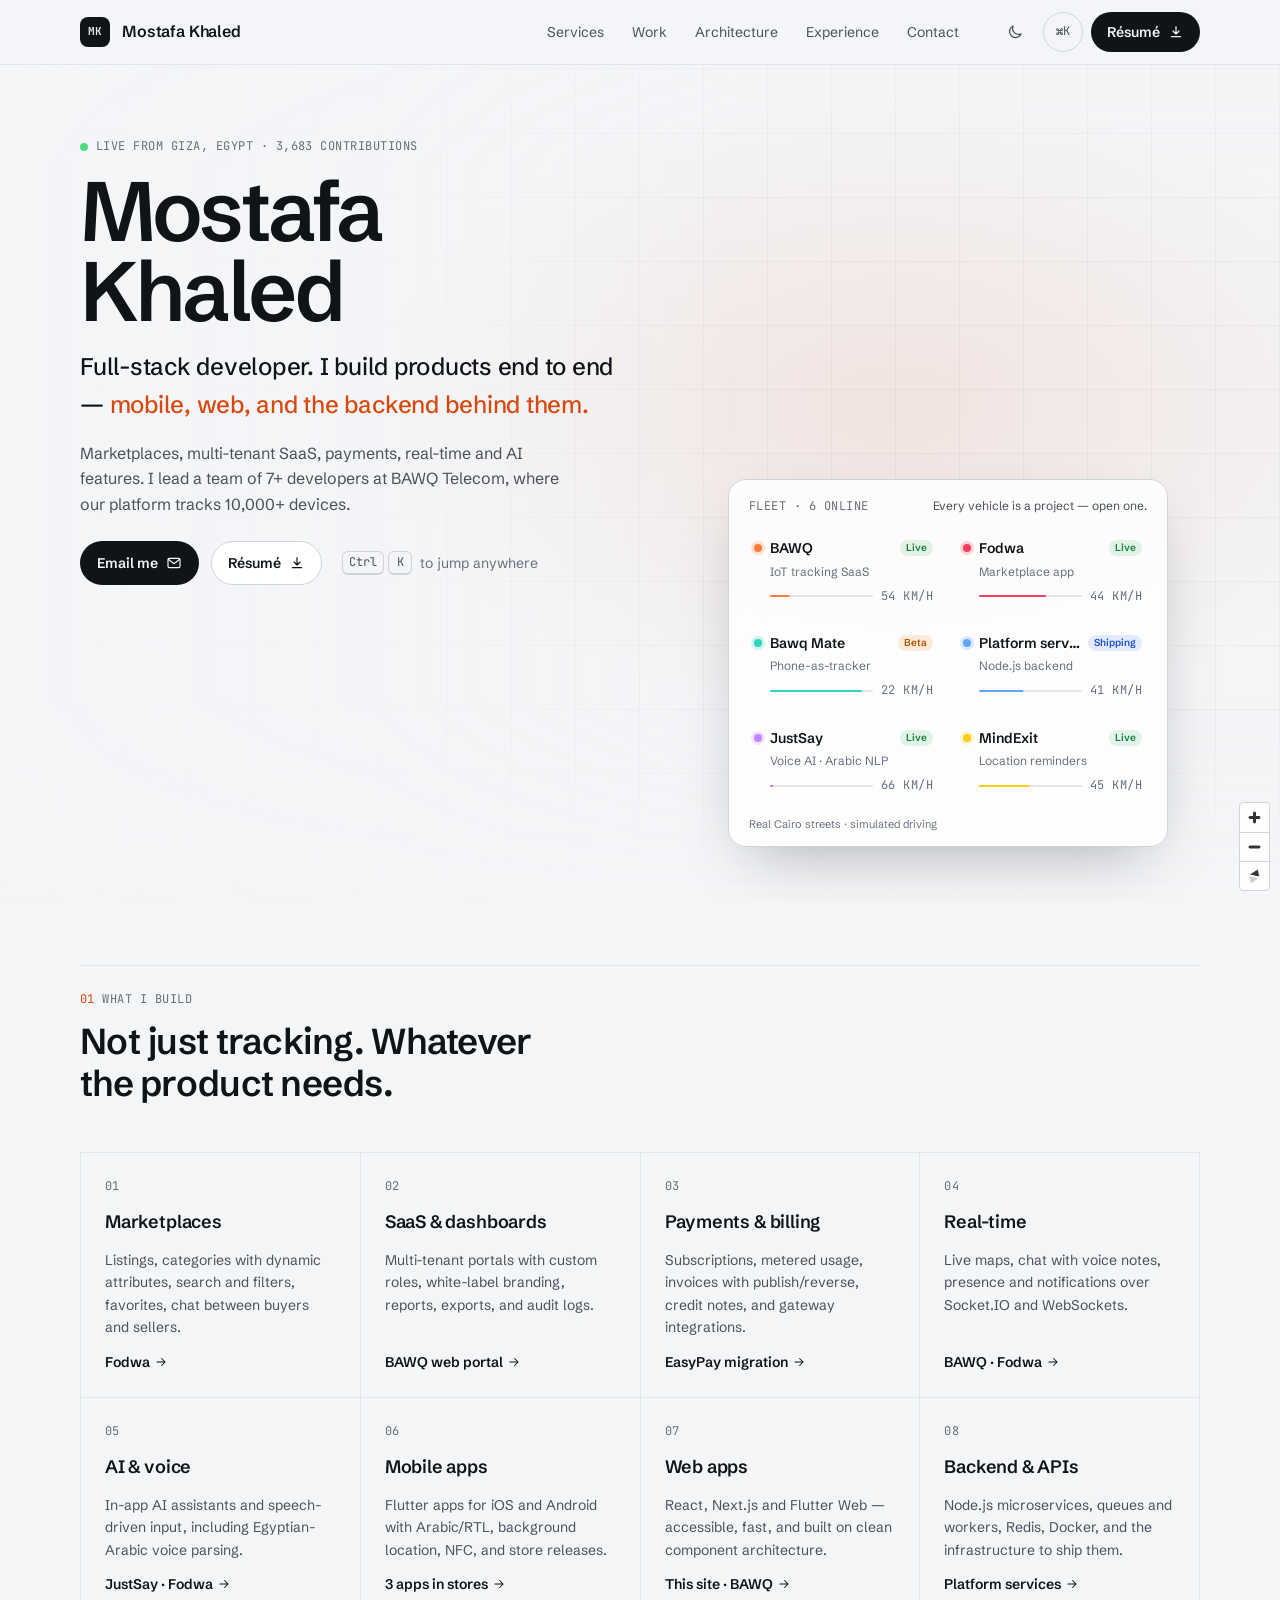
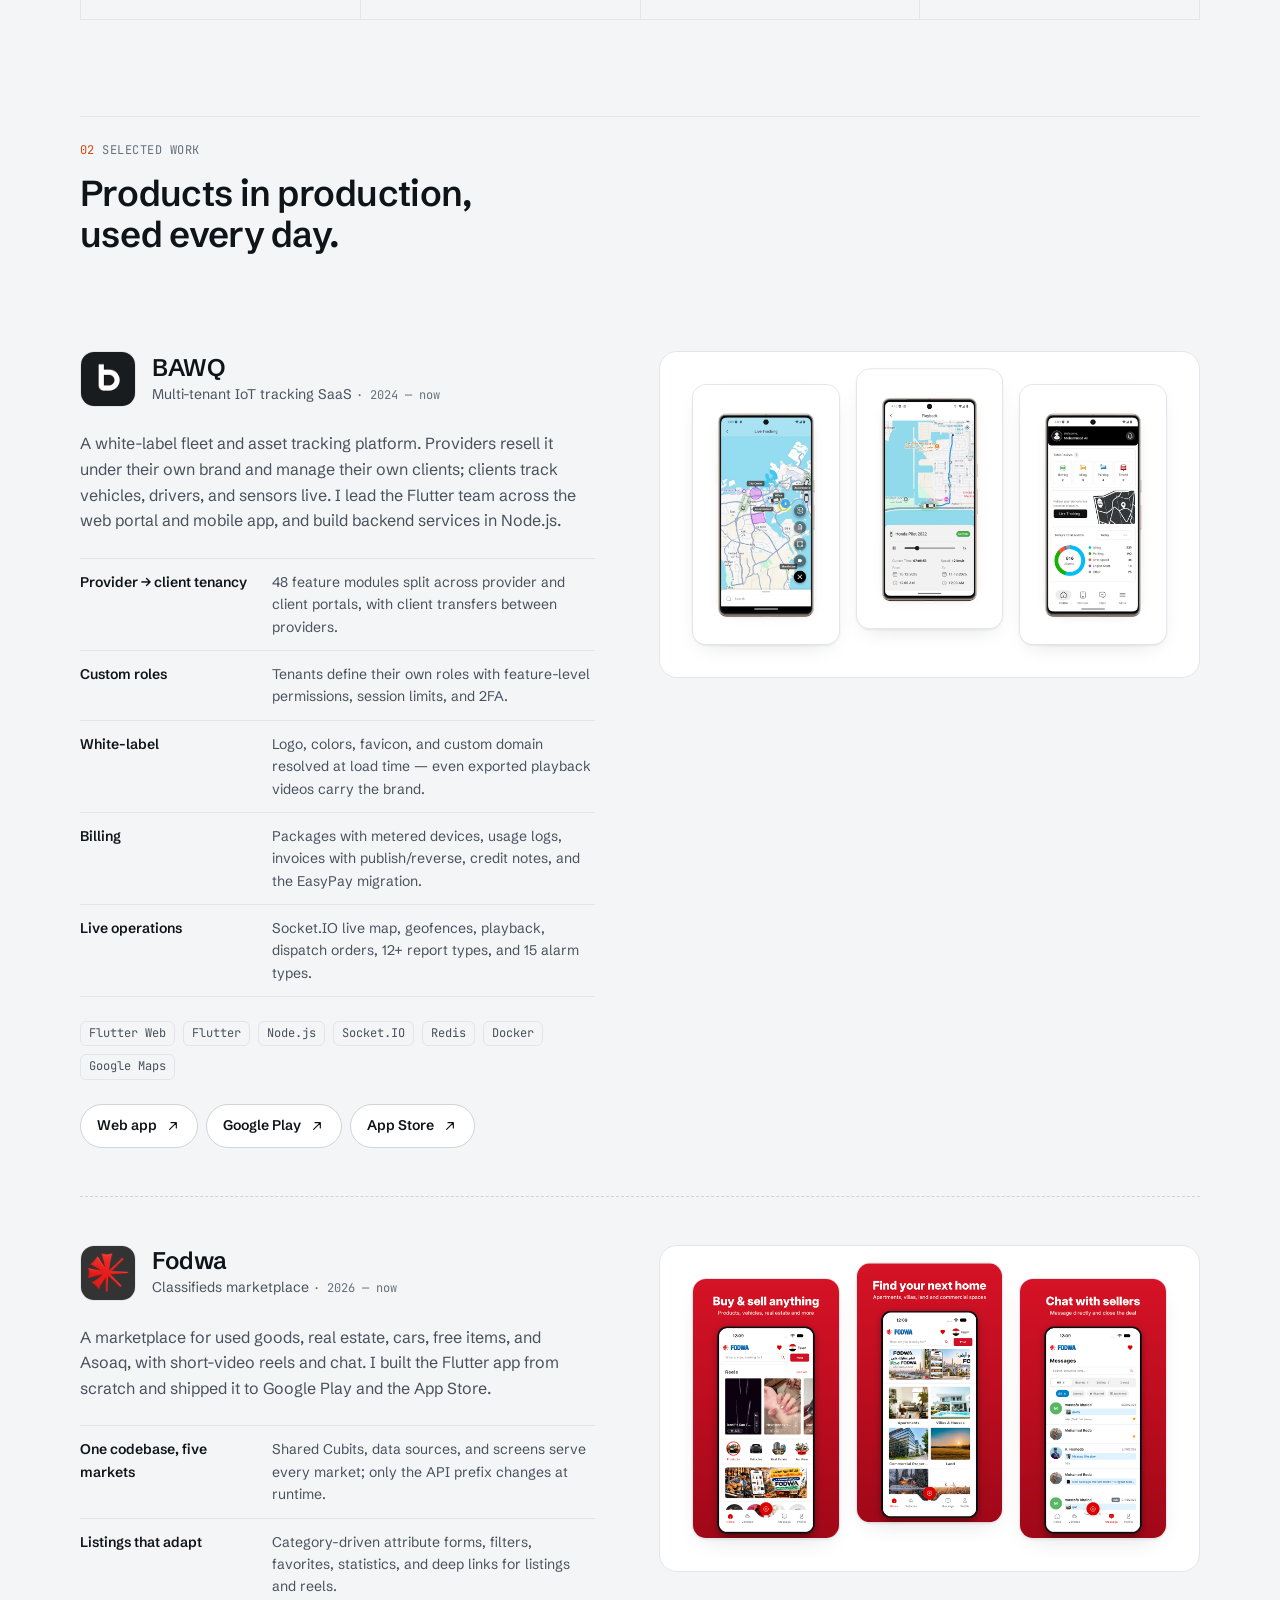
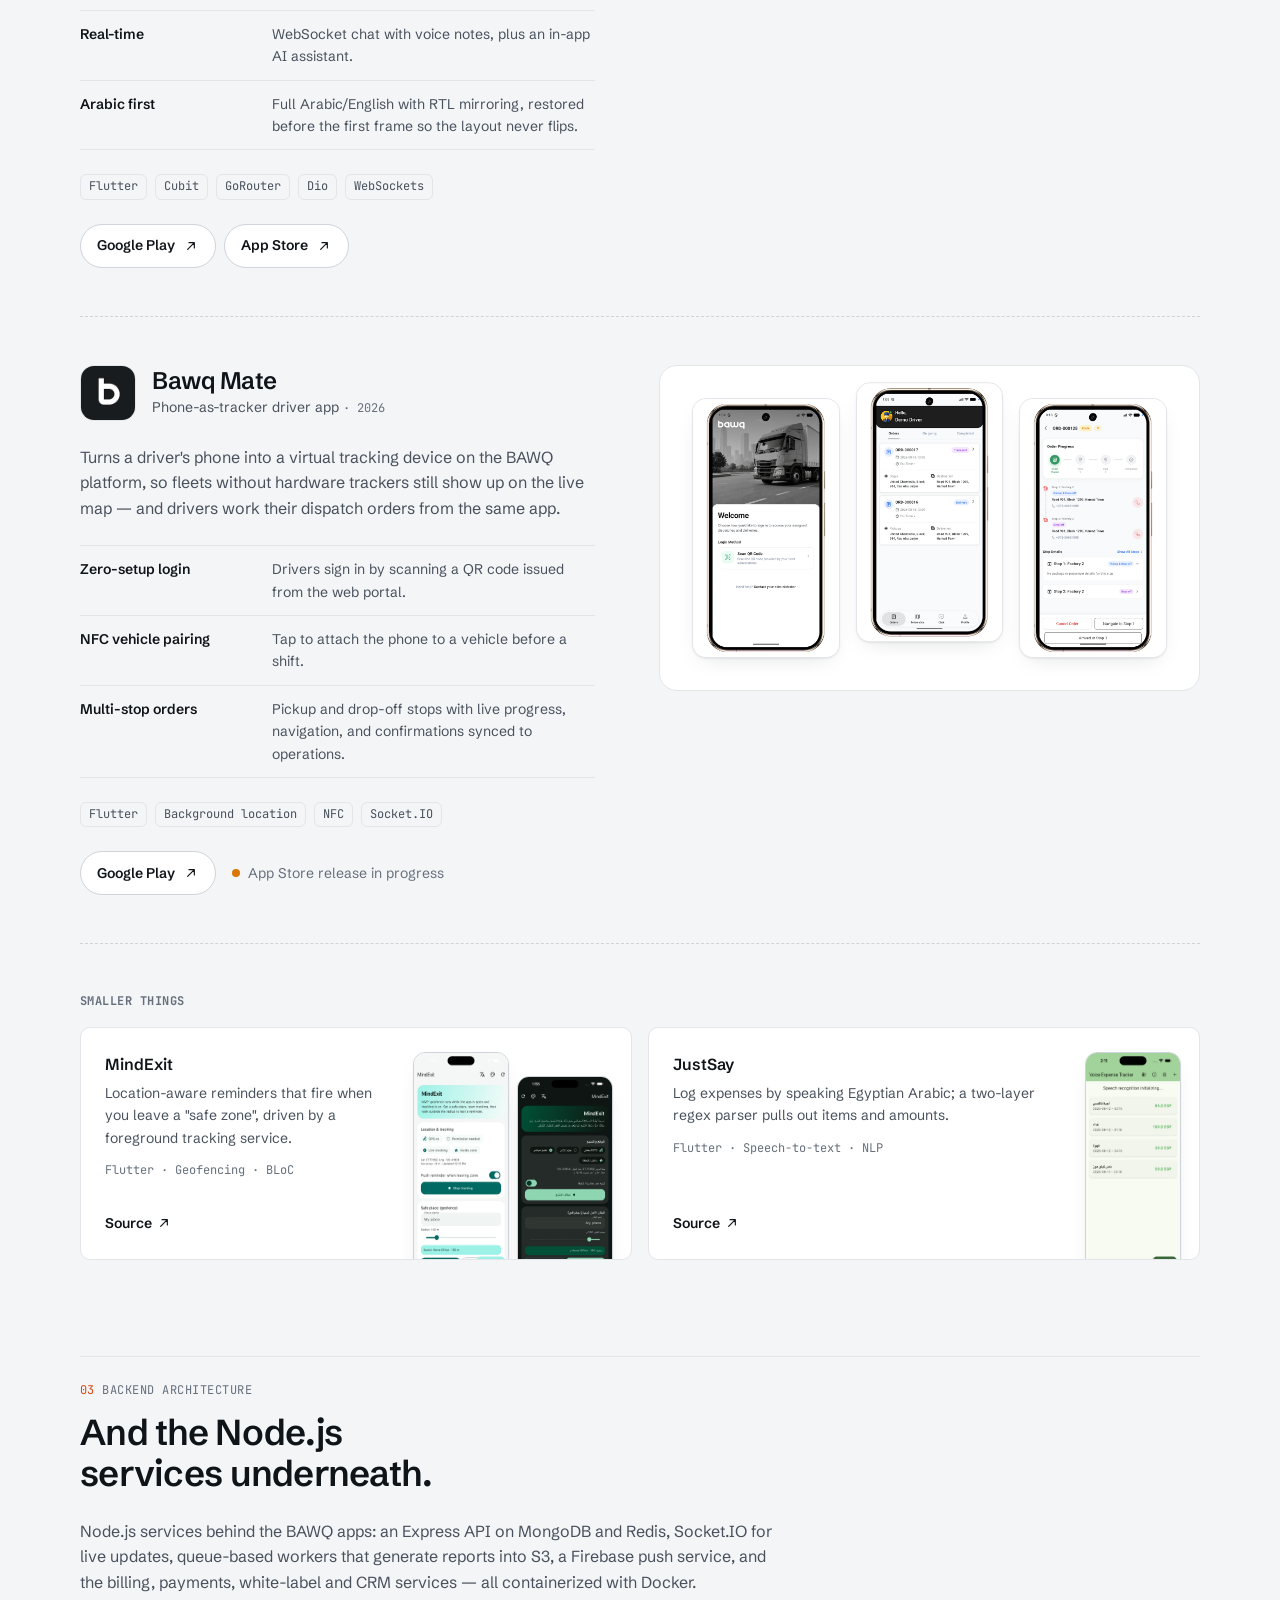
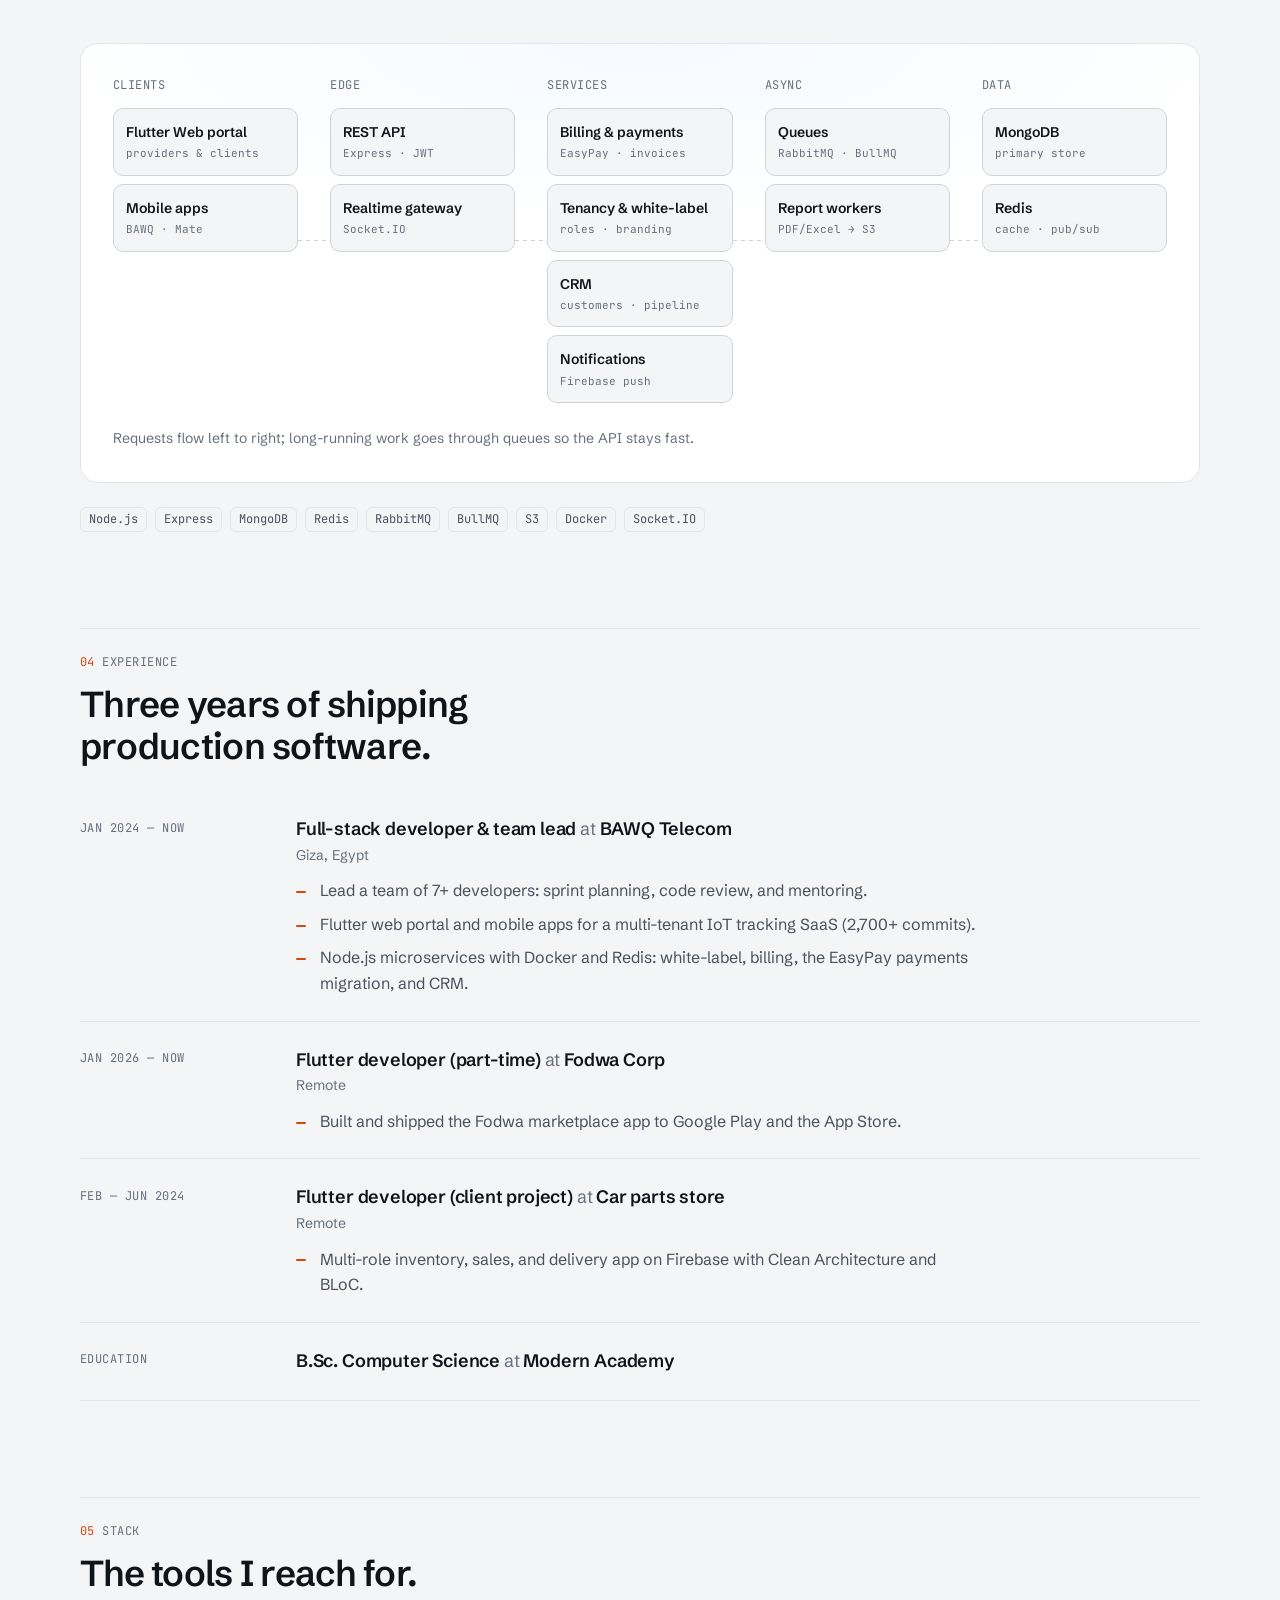
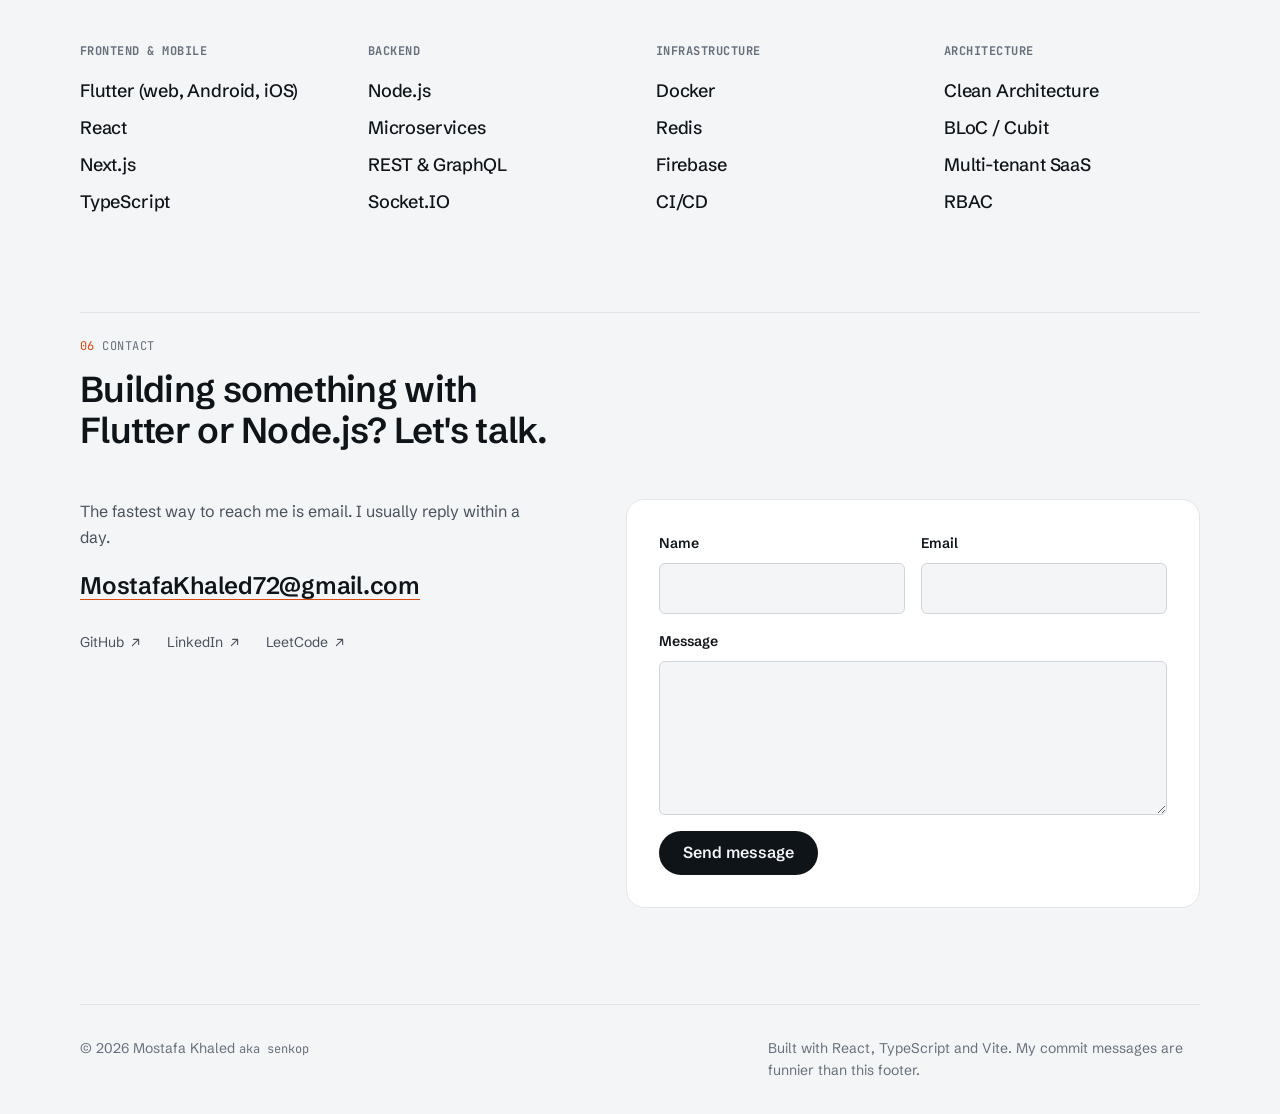
==== commit 9a6c3708: "Updates" ====
--- a/index.html
+++ b/index.html
@@ -42,8 +42,8 @@
       href="https://fonts.googleapis.com/css2?family=JetBrains+Mono:wght@400;500&family=Schibsted+Grotesk:wght@400;500;600;700&display=swap"
       rel="stylesheet"
     />
-    <script type="module" crossorigin src="/assets/index-CQV0PuWK.js"></script>
-    <link rel="stylesheet" crossorigin href="/assets/index-DdDq8Qgm.css">
+    <script type="module" crossorigin src="/assets/index-BmH2viYv.js"></script>
+    <link rel="stylesheet" crossorigin href="/assets/index-DRhpO5ym.css">
   </head>
   <body>
     <noscript>This site needs JavaScript. You can reach me at MostafaKhaled72@gmail.com.</noscript>
--- a/assets/index-DRhpO5ym.css
+++ b/assets/index-DRhpO5ym.css
@@ -0,0 +1 @@
+._footer_kxhe1_1{display:flex;flex-wrap:wrap;justify-content:space-between;gap:var(--space-2) var(--space-6);padding-block:var(--space-8);border-top:1px solid var(--line);color:var(--ink-3);font-size:var(--text-sm)}._aka_kxhe1_12{font-family:var(--font-mono);font-size:var(--text-xs)}._note_kxhe1_17{max-width:48ch}._header_1o48j_1{position:sticky;top:0;z-index:50;background:color-mix(in srgb,var(--bg) 88%,transparent);border-bottom:1px solid var(--line);-webkit-backdrop-filter:saturate(140%) blur(10px);backdrop-filter:saturate(140%) blur(10px)}._bar_1o48j_10{display:flex;align-items:center;gap:var(--space-6);height:var(--header-h)}._brand_1o48j_17{display:inline-flex;align-items:center;gap:var(--space-3);font-weight:600;text-decoration:none;letter-spacing:-.01em}._mark_1o48j_26{display:grid;place-items:center;width:30px;height:30px;border-radius:8px;background:var(--ink);color:var(--bg);font-family:var(--font-mono);font-size:11px;font-weight:600}._nav_1o48j_39{margin-left:auto}._links_1o48j_43{display:flex;gap:var(--space-1)}._link_1o48j_43{position:relative;display:block;padding:var(--space-2) var(--space-3);border-radius:var(--radius-sm);color:var(--ink-2);font-size:var(--text-sm);text-decoration:none;transition:color .16s var(--ease)}._link_1o48j_43:hover,._link_1o48j_43[aria-current]{color:var(--ink)}._link_1o48j_43[aria-current]:after{content:"";position:absolute;left:var(--space-3);right:var(--space-3);bottom:2px;height:2px;border-radius:2px;background:var(--accent)}._actions_1o48j_75{display:flex;align-items:center;gap:var(--space-2)}._iconButton_1o48j_81{display:grid;place-items:center;width:40px;height:40px;border:1px solid transparent;border-radius:999px;background:none;color:var(--ink-2);cursor:pointer;transition:color .16s var(--ease),border-color .16s var(--ease)}._iconButton_1o48j_81:hover{color:var(--ink);border-color:var(--line-strong)}._resume_1o48j_101{display:inline-flex;align-items:center;gap:var(--space-2);min-height:40px;padding:0 var(--space-4);border-radius:999px;background:var(--ink);color:var(--bg);font-size:var(--text-sm);font-weight:600;text-decoration:none;transition:background-color .16s var(--ease)}._resume_1o48j_101:hover{background:var(--accent);color:var(--accent-ink)}._menuButton_1o48j_121{display:none}@media (max-width: 760px){._menuButton_1o48j_121{display:grid}._resume_1o48j_101{display:none}._nav_1o48j_39{position:absolute;inset:var(--header-h) 0 auto 0;display:none;padding:var(--space-2) var(--gutter) var(--space-6);background:var(--bg);border-bottom:1px solid var(--line);box-shadow:var(--shadow)}._nav_1o48j_39[data-open=true]{display:block}._links_1o48j_43{flex-direction:column}._link_1o48j_43{padding:var(--space-3) 0;font-size:var(--text-lg);border-bottom:1px solid var(--line);border-radius:0}._link_1o48j_43[aria-current]:after{display:none}._actions_1o48j_75{margin-left:auto}}._searchGlyph_1o48j_168{font-family:var(--font-mono);font-size:12px;letter-spacing:.02em}._iconButton_1o48j_81:has(._searchGlyph_1o48j_168){width:auto;padding:0 var(--space-3);border-color:var(--line-strong)}@media (max-width: 760px){._iconButton_1o48j_81:has(._searchGlyph_1o48j_168){display:none}}._header_bsv7k_1{display:grid;gap:var(--space-3);margin-bottom:var(--space-12);padding-top:var(--space-6);border-top:1px solid var(--line)}._index_bsv7k_9{color:var(--accent)}._title_bsv7k_13{max-width:22ch;font-size:var(--text-2xl);font-weight:600;line-height:1.15;letter-spacing:-.02em;text-wrap:balance}._section_n8wj3_1{padding-top:var(--space-16);padding-bottom:var(--space-24)}._grid_n8wj3_6{display:grid;grid-template-columns:repeat(4,minmax(0,1fr));border-top:1px solid var(--line);border-left:1px solid var(--line)}._card_n8wj3_13{position:relative;display:flex;flex-direction:column;gap:var(--space-3);padding:var(--space-6);border-right:1px solid var(--line);border-bottom:1px solid var(--line);transition:background-color .2s var(--ease)}._card_n8wj3_13:hover{background:var(--bg-raised)}._card_n8wj3_13:before{content:"";position:absolute;top:-1px;left:-1px;width:calc(100% + 1px);height:2px;background:var(--accent);transform:scaleX(0);transform-origin:left;transition:transform .3s var(--ease)}._card_n8wj3_13:hover:before,._card_n8wj3_13:focus-within:before{transform:scaleX(1)}._num_n8wj3_47{color:var(--accent)}._title_n8wj3_51{font-size:var(--text-lg);font-weight:600;letter-spacing:-.01em}._body_n8wj3_57{flex:1;color:var(--ink-2);font-size:var(--text-sm)}._proof_n8wj3_63{display:inline-flex;align-items:center;gap:var(--space-1);align-self:flex-start;color:var(--ink);font-size:var(--text-sm);font-weight:600;text-decoration:none}._proof_n8wj3_63 svg{transition:transform .16s var(--ease)}._proof_n8wj3_63:hover{color:var(--accent)}._proof_n8wj3_63:hover svg{transform:translate(3px)}@media (max-width: 1000px){._grid_n8wj3_6{grid-template-columns:repeat(2,minmax(0,1fr))}}@media (max-width: 560px){._grid_n8wj3_6{grid-template-columns:minmax(0,1fr)}}@media (prefers-reduced-motion: reduce){._card_n8wj3_13:before,._proof_n8wj3_63 svg{transition:none}}._section_10cld_1{padding-bottom:var(--space-24)}._grid_10cld_5{display:grid;grid-template-columns:minmax(0,.9fr) minmax(0,1.1fr);gap:clamp(2rem,6vw,5rem);align-items:start}._direct_10cld_12{display:grid;gap:var(--space-4)}._lead_10cld_17{color:var(--ink-2)}._email_10cld_21{font-size:var(--text-xl);font-weight:600;letter-spacing:-.01em;overflow-wrap:anywhere;text-decoration-color:var(--accent)}._email_10cld_21:hover{color:var(--accent)}._socials_10cld_33{display:flex;flex-wrap:wrap;gap:var(--space-2) var(--space-6);margin-top:var(--space-2)}._socials_10cld_33 a{display:inline-flex;align-items:center;gap:var(--space-1);color:var(--ink-2);font-size:var(--text-sm);text-decoration:none}._socials_10cld_33 a:hover{color:var(--ink)}._form_10cld_53{display:grid;gap:var(--space-4);padding:clamp(1.25rem,3vw,2rem);border:1px solid var(--line);border-radius:var(--radius-lg);background:var(--bg-raised)}._row_10cld_62{display:grid;grid-template-columns:repeat(2,minmax(0,1fr));gap:var(--space-4)}._field_10cld_68{display:grid;gap:var(--space-2);font-size:var(--text-sm);font-weight:600}._field_10cld_68 input,._field_10cld_68 textarea{width:100%;padding:var(--space-3);border:1px solid var(--line-strong);border-radius:var(--radius-sm);background:var(--bg);font-size:var(--text-base);font-weight:400;transition:border-color .16s var(--ease)}._field_10cld_68 textarea{resize:vertical}._field_10cld_68 input:focus-visible,._field_10cld_68 textarea:focus-visible{outline:none;border-color:var(--accent);box-shadow:0 0 0 3px var(--accent-soft)}._footer_10cld_98{display:flex;flex-wrap:wrap;align-items:center;gap:var(--space-4)}._submit_10cld_105{min-height:44px;padding:0 var(--space-6);border:0;border-radius:999px;background:var(--ink);color:var(--bg);font-weight:600;cursor:pointer;transition:background-color .16s var(--ease)}._submit_10cld_105:hover:not(:disabled){background:var(--accent);color:var(--accent-ink)}._submit_10cld_105:disabled{opacity:.6;cursor:progress}._status_10cld_127{display:inline-flex;align-items:center;gap:var(--space-2);font-size:var(--text-sm)}._status_10cld_127[data-state=sent]{color:var(--ok)}._status_10cld_127[data-state=error]{color:var(--danger)}@media (max-width: 900px){._grid_10cld_5{grid-template-columns:1fr}}@media (max-width: 520px){._row_10cld_62{grid-template-columns:1fr}}._section_1hlse_1{padding-bottom:var(--space-24)}._list_1hlse_5{display:grid}._role_1hlse_9{display:grid;grid-template-columns:12rem minmax(0,1fr);gap:var(--space-6);padding-block:var(--space-6);border-bottom:1px solid var(--line)}._role_1hlse_9:first-child{padding-top:0}._when_1hlse_21{padding-top:.3em}._title_1hlse_25{font-size:var(--text-lg);font-weight:600;letter-spacing:-.01em}._at_1hlse_31{color:var(--ink-3);font-weight:400}._where_1hlse_36{color:var(--ink-3);font-size:var(--text-sm)}._points_1hlse_41{display:grid;gap:var(--space-2);max-width:68ch;margin-top:var(--space-3);color:var(--ink-2)}._points_1hlse_41 li{position:relative;padding-left:var(--space-6)}._points_1hlse_41 li:before{content:"";position:absolute;left:0;top:.8em;width:10px;height:2px;border-radius:1px;background:var(--accent)}@media (max-width: 760px){._role_1hlse_9{grid-template-columns:1fr;gap:var(--space-2)}}._section_xuf1e_1{padding-bottom:var(--space-24)}._grid_xuf1e_5{display:grid;grid-template-columns:repeat(4,minmax(0,1fr));gap:var(--space-8)}._group_xuf1e_11{display:grid;align-content:start;gap:var(--space-4)}._items_xuf1e_17{display:grid;gap:var(--space-2);font-size:var(--text-lg);font-weight:500;letter-spacing:-.01em}@media (max-width: 900px){._grid_xuf1e_5{grid-template-columns:repeat(2,minmax(0,1fr))}}._section_1qioh_1{padding-bottom:var(--space-24)}._summary_1qioh_5{max-width:70ch;margin-top:calc(var(--space-6) * -1);margin-bottom:var(--space-12);color:var(--ink-2)}._diagram_1qioh_12{padding:clamp(1rem,3vw,2rem);border:1px solid var(--line);border-radius:var(--radius-lg);background:radial-gradient(80% 60% at 50% 0%,rgb(96 165 250 / .06),transparent 70%),var(--bg-raised)}._layers_1qioh_21{display:grid;grid-template-columns:repeat(5,minmax(0,1fr));gap:var(--space-8)}._layer_1qioh_21{position:relative;display:grid;align-content:start;gap:var(--space-3)}._layer_1qioh_21:not(:last-child):after,._layer_1qioh_21:not(:last-child):before{content:"";position:absolute;top:50%;right:calc(var(--space-8) * -1);width:var(--space-8)}._layer_1qioh_21:not(:last-child):after{height:1px;background:repeating-linear-gradient(90deg,var(--line-strong) 0 4px,transparent 4px 8px)}._layer_1qioh_21:not(:last-child):before{z-index:1;width:6px;height:6px;margin-top:-2.5px;border-radius:50%;background:var(--accent);box-shadow:0 0 10px var(--accent);opacity:0}@media (prefers-reduced-motion: no-preference){._layer_1qioh_21:not(:last-child):before{animation:_packet_1qioh_1 2.4s linear infinite;animation-delay:calc(var(--i) * .45s)}}@keyframes _packet_1qioh_1{0%{opacity:0;transform:translate(-40px)}15%,85%{opacity:1}to{opacity:0;transform:translate(26px)}}._nodes_1qioh_82{display:grid;gap:var(--space-2)}._node_1qioh_82{display:grid;gap:2px;padding:var(--space-3);border:1px solid var(--line-strong);border-radius:var(--radius-md);background:var(--bg);transition:border-color .16s var(--ease)}._node_1qioh_82:hover{border-color:var(--accent)}._nodeLabel_1qioh_101{font-size:var(--text-sm);font-weight:600}._nodeDetail_1qioh_106{color:var(--ink-3);font-family:var(--font-mono);font-size:11px}._caption_1qioh_112{margin-top:var(--space-6);color:var(--ink-3);font-size:var(--text-sm)}._stack_1qioh_118{display:flex;flex-wrap:wrap;gap:var(--space-2);margin-top:var(--space-6)}._stack_1qioh_118 li{padding:2px var(--space-2);border:1px solid var(--line);border-radius:var(--radius-sm);color:var(--ink-2);font-family:var(--font-mono);font-size:var(--text-xs)}@media (max-width: 900px){._layers_1qioh_21{grid-template-columns:minmax(0,1fr);gap:var(--space-8)}._nodes_1qioh_82{grid-template-columns:repeat(auto-fill,minmax(150px,1fr))}._layer_1qioh_21:not(:last-child):after,._layer_1qioh_21:not(:last-child):before{display:none}}._button_ru760_1{display:inline-flex;align-items:center;gap:var(--space-2);min-height:44px;padding:0 var(--space-4);border:1px solid transparent;border-radius:999px;font-size:var(--text-sm);font-weight:600;text-decoration:none;white-space:nowrap;transition:background-color .16s var(--ease),border-color .16s var(--ease),color .16s var(--ease),transform .16s var(--ease)}._button_ru760_1 svg{transition:transform .16s var(--ease)}._button_ru760_1:hover svg{transform:translate(2px,-2px)}._button_ru760_1:active{transform:translateY(1px)}._primary_ru760_32{background:var(--ink);color:var(--bg)}._primary_ru760_32:hover{background:var(--accent);color:var(--accent-ink)}._secondary_ru760_42{border-color:var(--line-strong);background:var(--bg-raised)}._secondary_ru760_42:hover{border-color:var(--ink)}._ghost_ru760_51{padding-inline:var(--space-2);color:var(--ink-2)}._ghost_ru760_51:hover{color:var(--ink)}._study_hfvtn_1{display:grid;grid-template-columns:minmax(0,1fr) minmax(0,1.05fr);gap:clamp(2rem,5vw,4rem);align-items:start;padding-block:var(--space-12)}._study_hfvtn_1+._study_hfvtn_1{border-top:1px dashed var(--line-strong)}._info_hfvtn_13{display:grid;min-width:0;gap:var(--space-6)}._head_hfvtn_19{display:flex;align-items:center;gap:var(--space-4)}._icon_hfvtn_25{border-radius:14px;border:1px solid var(--line)}._name_hfvtn_30{font-size:var(--text-xl);font-weight:600;letter-spacing:-.02em;line-height:1.2}._kind_hfvtn_37{color:var(--ink-2);font-size:var(--text-sm)}._period_hfvtn_42{color:var(--ink-3);font-family:var(--font-mono);font-size:var(--text-xs)}._summary_hfvtn_48{color:var(--ink-2);text-wrap:pretty}._highlights_hfvtn_53{display:grid;border-top:1px solid var(--line)}._highlight_hfvtn_53{display:grid;grid-template-columns:11rem minmax(0,1fr);gap:var(--space-4);padding-block:var(--space-3);border-bottom:1px solid var(--line);font-size:var(--text-sm)}._highlight_hfvtn_53 dt{font-weight:600}._highlight_hfvtn_53 dd{color:var(--ink-2)}._stack_hfvtn_75{display:flex;flex-wrap:wrap;gap:var(--space-2)}._stack_hfvtn_75 li{padding:2px var(--space-2);border:1px solid var(--line);border-radius:var(--radius-sm);color:var(--ink-2);font-family:var(--font-mono);font-size:var(--text-xs)}._links_hfvtn_90{display:flex;flex-wrap:wrap;align-items:center;gap:var(--space-2)}._status_hfvtn_97{display:inline-flex;align-items:center;gap:var(--space-2);margin-left:var(--space-2);color:var(--ink-3);font-size:var(--text-sm)}._status_hfvtn_97:before{content:"";width:8px;height:8px;border-radius:50%;background:#d97706}._gallery_hfvtn_115{position:sticky;top:calc(var(--header-h) + var(--space-6));display:grid;grid-template-columns:repeat(3,minmax(0,1fr));align-items:center;gap:var(--space-4);padding:clamp(1rem,3vw,2rem);border-radius:var(--radius-lg);background:var(--bg-raised);border:1px solid var(--line)}._shot_hfvtn_128{width:100%;border-radius:14px;border:1px solid var(--line);box-shadow:var(--shadow);background:var(--bg)}._shot_hfvtn_128:nth-child(2){transform:translateY(-6%)}@media (max-width: 900px){._study_hfvtn_1{grid-template-columns:minmax(0,1fr)}._gallery_hfvtn_115{position:static;min-width:0;grid-template-columns:none;grid-auto-flow:column;grid-auto-columns:min(46%,220px);overflow-x:auto;scroll-snap-type:x mandatory;overscroll-behavior-x:contain}._shot_hfvtn_128{scroll-snap-align:start}._shot_hfvtn_128:nth-child(2){transform:none}._highlight_hfvtn_53{grid-template-columns:1fr;gap:var(--space-1)}}._side_ujlrf_1{display:grid;gap:var(--space-4);padding-block:var(--space-12) var(--space-24);border-top:1px dashed var(--line-strong)}._sideList_ujlrf_8{display:grid;grid-template-columns:repeat(2,minmax(0,1fr));gap:var(--space-4)}._sideItem_ujlrf_14{display:flex;justify-content:space-between;align-items:stretch;gap:var(--space-6);padding:var(--space-6);overflow:hidden;border:1px solid var(--line);border-radius:var(--radius-md);background:var(--bg-raised)}._sideText_ujlrf_26{display:flex;flex-direction:column;align-items:flex-start;min-width:0}._sideShots_ujlrf_33{display:flex;gap:var(--space-2);flex-shrink:0;margin:0 calc(var(--space-6) * -.25) calc(var(--space-6) * -2) 0}._sideShots_ujlrf_33 img{width:96px;border-radius:12px 12px 0 0;border:1px solid var(--line-strong);box-shadow:var(--shadow)}._sideShots_ujlrf_33 img:nth-child(2){margin-top:var(--space-6)}._sideName_ujlrf_51{font-weight:600}._sideDesc_ujlrf_55{margin-top:var(--space-1);color:var(--ink-2);font-size:var(--text-sm)}._sideStack_ujlrf_61{margin-top:var(--space-3);color:var(--ink-3);font-family:var(--font-mono);font-size:var(--text-xs)}._sideLink_ujlrf_68{margin-top:auto;padding-top:var(--space-4);display:inline-flex;align-items:center;gap:var(--space-1);flex-shrink:0;font-size:var(--text-sm);font-weight:600;text-decoration:none}._sideLink_ujlrf_68:hover{color:var(--accent)}@media (max-width: 760px){._sideList_ujlrf_8{grid-template-columns:1fr}._sideShots_ujlrf_33 img{width:76px}}._dialog_s5gfi_1{width:min(600px,calc(100% - 2rem));max-height:min(560px,calc(100svh - 6rem));margin:12vh auto auto;padding:0;overflow:hidden;border:1px solid var(--line-strong);border-radius:var(--radius-lg);background:var(--bg-raised);color:var(--ink);box-shadow:var(--shadow-float)}._dialog_s5gfi_1[open]{display:flex;flex-direction:column}._dialog_s5gfi_1::backdrop{background:rgb(var(--scrim) / .6);-webkit-backdrop-filter:blur(4px);backdrop-filter:blur(4px)}@media (prefers-reduced-motion: no-preference){._dialog_s5gfi_1[open]{animation:_pop_s5gfi_1 .18s var(--ease)}}@keyframes _pop_s5gfi_1{0%{opacity:0;transform:translateY(8px) scale(.98)}}._searchRow_s5gfi_37{display:flex;align-items:center;gap:var(--space-3);padding:var(--space-4);border-bottom:1px solid var(--line);color:var(--ink-3)}._input_s5gfi_46{flex:1;min-width:0;border:0;background:none;color:var(--ink);font-size:var(--text-lg)}._input_s5gfi_46:focus{outline:none}._input_s5gfi_46::placeholder{color:var(--ink-3)}._esc_s5gfi_63,._footer_s5gfi_64 kbd{padding:1px 6px;border:1px solid var(--line-strong);border-radius:5px;font-family:var(--font-mono);font-size:11px;color:var(--ink-3)}._list_s5gfi_73{flex:1;overflow-y:auto;padding:var(--space-2)}._group_s5gfi_79{padding:var(--space-3) var(--space-3) var(--space-1)}._option_s5gfi_83{display:flex;align-items:center;gap:var(--space-3);padding:var(--space-3);border-radius:var(--radius-md);color:var(--ink-2);cursor:pointer}._option_s5gfi_83[aria-selected=true]{background:color-mix(in srgb,var(--ink) 7%,transparent);color:var(--ink)}._option_s5gfi_83[aria-selected=true] svg{color:var(--accent)}._label_s5gfi_102{font-weight:500}._hint_s5gfi_106{margin-left:auto;overflow:hidden;color:var(--ink-3);font-size:var(--text-sm);white-space:nowrap;text-overflow:ellipsis}._empty_s5gfi_115{padding:var(--space-6);color:var(--ink-3);text-align:center}._footer_s5gfi_64{display:flex;align-items:center;gap:var(--space-4);padding:var(--space-3) var(--space-4);border-top:1px solid var(--line);color:var(--ink-3);font-size:var(--text-xs)}._toast_s5gfi_131{margin-left:auto;color:var(--ok)}._panel_1pc92_1{width:min(440px,100%);padding:var(--space-3);border:1px solid var(--line-strong);border-radius:var(--radius-lg);background:var(--glass);-webkit-backdrop-filter:blur(14px) saturate(140%);backdrop-filter:blur(14px) saturate(140%);box-shadow:var(--shadow-float);pointer-events:auto}._head_1pc92_12{display:flex;align-items:baseline;justify-content:space-between;gap:var(--space-3);padding:var(--space-1) var(--space-2) var(--space-3)}._hint_1pc92_20{color:var(--ink-2);font-size:var(--text-xs)}._list_1pc92_25{display:grid;grid-template-columns:repeat(2,minmax(0,1fr));gap:var(--space-1)}._card_1pc92_31{display:grid;gap:2px;width:100%;padding:var(--space-2) var(--space-3) var(--space-3);border:1px solid transparent;border-radius:var(--radius-md);background:none;text-align:left;cursor:pointer;transition:background-color .16s var(--ease),border-color .16s var(--ease)}._card_1pc92_31:hover{background:color-mix(in srgb,var(--ink) 5%,transparent)}._card_1pc92_31[aria-pressed=true]{border-color:color-mix(in srgb,var(--unit) 55%,transparent);background:color-mix(in srgb,var(--unit) 10%,transparent)}._top_1pc92_55{display:flex;align-items:center;gap:var(--space-2);min-width:0}._dot_1pc92_62{flex-shrink:0;width:8px;height:8px;border-radius:50%;background:var(--unit);box-shadow:0 0 0 3px color-mix(in srgb,var(--unit) 22%,transparent)}._name_1pc92_71{overflow:hidden;font-size:var(--text-sm);font-weight:600;white-space:nowrap;text-overflow:ellipsis}._status_1pc92_79{margin-left:auto;flex-shrink:0;padding:0 6px;border-radius:999px;font-size:10px;font-weight:600;line-height:1.6;background:var(--pill-live-bg);color:var(--pill-live)}._status_1pc92_79[data-status=Beta]{background:var(--pill-beta-bg);color:var(--pill-beta)}._status_1pc92_79[data-status=Shipping]{background:var(--pill-ship-bg);color:var(--pill-ship)}._kind_1pc92_101{overflow:hidden;padding-left:calc(8px + var(--space-2));color:var(--ink-3);font-size:var(--text-xs);white-space:nowrap;text-overflow:ellipsis}._bottom_1pc92_110{display:flex;align-items:center;gap:var(--space-2);margin-top:var(--space-1);padding-left:calc(8px + var(--space-2))}._track_1pc92_118{flex:1;height:2px;overflow:hidden;border-radius:2px;background:color-mix(in srgb,var(--ink) 10%,transparent)}._fill_1pc92_126{display:block;height:100%;background:var(--unit);transform-origin:left;transition:transform .5s linear}._speed_1pc92_134{flex-shrink:0;font-size:10px;font-variant-numeric:tabular-nums}._footnote_1pc92_140{padding:var(--space-2) var(--space-2) 0;color:var(--ink-3);font-size:11px}@media (max-width: 480px){._head_1pc92_12{flex-direction:column;gap:2px}}@media (prefers-reduced-motion: reduce){._fill_1pc92_126{transition:none}}._sheet_b7m1r_2{display:flex;flex-direction:column;gap:var(--space-4);width:min(480px,100%);max-height:100%;overflow-y:auto;padding:var(--space-6);border:1px solid color-mix(in srgb,var(--unit) 35%,var(--line-strong));border-radius:var(--radius-lg);background:var(--glass-strong);-webkit-backdrop-filter:blur(16px) saturate(140%);backdrop-filter:blur(16px) saturate(140%);box-shadow:var(--shadow-float);overscroll-behavior:contain;pointer-events:auto}@media (prefers-reduced-motion: no-preference){._sheet_b7m1r_2{animation:_slide-in_b7m1r_1 .42s var(--ease)}}@keyframes _slide-in_b7m1r_1{0%{opacity:0;transform:translate(-24px)}}._top_b7m1r_32{display:flex;align-items:center;justify-content:space-between;gap:var(--space-4)}._close_b7m1r_39{display:grid;place-items:center;flex-shrink:0;width:36px;height:36px;border:1px solid var(--line-strong);border-radius:999px;background:none;color:var(--ink-2);cursor:pointer}._close_b7m1r_39:hover{color:var(--ink);border-color:var(--ink-3)}._title_b7m1r_57{font-size:var(--text-2xl);font-weight:600;letter-spacing:-.02em;line-height:1.1}._title_b7m1r_57:focus{outline:none}._kind_b7m1r_68{margin-top:calc(var(--space-3) * -1);color:var(--unit);font-size:var(--text-sm);font-weight:600}._summary_b7m1r_75{color:var(--ink-2);font-size:var(--text-sm)}._shots_b7m1r_80{display:grid;grid-template-columns:repeat(3,minmax(0,1fr));align-items:start;gap:var(--space-2)}._shots_b7m1r_80 img{border-radius:10px;border:1px solid var(--line-strong)}._points_b7m1r_92{display:grid;gap:var(--space-2);color:var(--ink-2);font-size:var(--text-sm)}._points_b7m1r_92 strong{color:var(--ink)}._tags_b7m1r_103{display:flex;flex-wrap:wrap;gap:var(--space-2)}._tags_b7m1r_103 li{padding:2px var(--space-2);border:1px solid var(--line-strong);border-radius:var(--radius-sm);color:var(--ink-2);font-family:var(--font-mono);font-size:var(--text-xs)}._actions_b7m1r_118{display:flex;flex-wrap:wrap;align-items:center;gap:var(--space-2)}._status_b7m1r_125{color:var(--ink-3);font-size:var(--text-sm)}._more_b7m1r_130{display:inline-flex;align-items:center;gap:var(--space-1);align-self:flex-start;color:var(--ink-2);font-size:var(--text-sm);font-weight:600;text-decoration:none}._more_b7m1r_130:hover{color:var(--accent)}@media (max-width: 900px){._sheet_b7m1r_2{width:100%;max-height:none;overflow:visible;padding:var(--space-4);background:var(--bg-raised);-webkit-backdrop-filter:none;backdrop-filter:none}._title_b7m1r_57{font-size:var(--text-xl)}@keyframes _slide-in_b7m1r_1{0%{opacity:0;transform:translateY(-12px)}}}._hero_140kn_1{position:relative;min-height:max(720px,100svh);margin-top:calc(var(--header-h) * -1);overflow:hidden;isolation:isolate}._mapLayer_140kn_9{position:absolute;top:0;right:0;bottom:0;left:0;z-index:0}._placeholder_140kn_16{position:absolute;top:0;right:0;bottom:0;left:0;background:radial-gradient(60% 50% at 70% 45%,color-mix(in srgb,var(--accent) 10%,transparent),transparent 70%),repeating-linear-gradient(0deg,transparent 0 63px,color-mix(in srgb,var(--ink) 4%,transparent) 63px 64px),repeating-linear-gradient(90deg,transparent 0 63px,color-mix(in srgb,var(--ink) 4%,transparent) 63px 64px),var(--bg);transition:opacity .6s var(--ease)}._hero_140kn_1[data-map-ready=true] ._placeholder_140kn_16{opacity:0}._scrim_140kn_31{position:absolute;top:0;right:0;bottom:0;left:0;pointer-events:none;background:linear-gradient(90deg,rgb(var(--scrim) / .94),rgb(var(--scrim) / .7) 30%,rgb(var(--scrim) / 0) 58%),linear-gradient(0deg,var(--bg) 0%,rgb(var(--scrim) / 0) 22%),linear-gradient(180deg,rgb(var(--scrim) / .7),rgb(var(--scrim) / 0) 18%)}._overlay_140kn_41{position:relative;z-index:2;display:grid;grid-template-columns:minmax(0,560px) 1fr auto;grid-template-rows:auto 1fr;grid-template-areas:"intro . panel" "sheet . panel";gap:var(--space-6) var(--space-8);min-height:inherit;padding-top:calc(var(--header-h) + clamp(2.5rem,8vh,6rem));padding-bottom:clamp(2rem,6vh,4rem);pointer-events:none}._intro_140kn_57{grid-area:intro;display:grid;gap:var(--space-4);pointer-events:auto}._status_140kn_64{display:inline-flex;align-items:center;gap:var(--space-2);color:var(--ink-2)}._pulse_140kn_71{width:8px;height:8px;border-radius:50%;background:#4ade80;box-shadow:0 0 #4ade8099}@media (prefers-reduced-motion: no-preference){._pulse_140kn_71{animation:_pulse_140kn_71 2s infinite}}@keyframes _pulse_140kn_71{70%{box-shadow:0 0 0 8px #4ade8000}to{box-shadow:0 0 #4ade8000}}._name_140kn_94{font-size:clamp(3rem,2rem + 4.2vw,5.25rem);transition:font-size .32s var(--ease);font-weight:600;line-height:.95;letter-spacing:-.045em}._lede_140kn_102{font-size:var(--text-xl);font-weight:500;letter-spacing:-.01em;text-wrap:balance}._lede_140kn_102 em{font-style:normal;color:var(--accent)}._sub_140kn_114{max-width:48ch;color:var(--ink-2)}._ctas_140kn_119{display:flex;flex-wrap:wrap;align-items:center;gap:var(--space-3);margin-top:var(--space-2)}._kbd_140kn_127{display:inline-flex;align-items:center;gap:var(--space-1);min-height:44px;padding:0 var(--space-2);border:0;background:none;color:var(--ink-3);font-size:var(--text-sm);cursor:pointer}._kbd_140kn_127:hover{color:var(--ink)}._kbd_140kn_127 kbd{display:inline-grid;place-items:center;min-width:24px;height:24px;padding:0 6px;border:1px solid var(--line-strong);border-bottom-width:2px;border-radius:6px;font-family:var(--font-mono);font-size:12px;color:var(--ink-2)}._kbd_140kn_127 span{margin-left:var(--space-1)}._panelSlot_140kn_162{grid-area:panel;align-self:end;pointer-events:none;transition:opacity .3s var(--ease),transform .3s var(--ease)}._sheetSlot_140kn_175{grid-area:sheet;display:flex;align-items:flex-start;min-height:0;pointer-events:none}._more_140kn_183{display:grid;grid-template-rows:1fr;transition:grid-template-rows .32s var(--ease),opacity .2s var(--ease)}._moreInner_140kn_191{display:grid;gap:var(--space-4);min-height:0;overflow:hidden}@media (min-width: 901px){._hero_140kn_1[data-selected=true] ._overlay_140kn_41{padding-top:calc(var(--header-h) + var(--space-8))}._hero_140kn_1[data-selected=true] ._more_140kn_183{grid-template-rows:0fr;opacity:0;visibility:hidden;transition:grid-template-rows .32s var(--ease),opacity .2s var(--ease),visibility 0s .32s}._hero_140kn_1[data-selected=true] ._name_140kn_94{font-size:clamp(2.25rem,1.5rem + 2vw,3.25rem)}._hero_140kn_1[data-selected=true] ._intro_140kn_57{gap:var(--space-2)}}@media (prefers-reduced-motion: reduce){._more_140kn_183,._name_140kn_94{transition:none!important}}@media (max-width: 900px){._hero_140kn_1{display:grid;grid-template-columns:minmax(0,1fr);min-height:0}._overlay_140kn_41{display:contents}._intro_140kn_57,._panelSlot_140kn_162,._sheetSlot_140kn_175{grid-area:auto}._hero_140kn_1[data-selected=true] ._mapLayer_140kn_9{height:44svh;min-height:300px}._sheetSlot_140kn_175{order:3;position:relative;z-index:2;padding:var(--space-4) var(--gutter) 0;pointer-events:auto}._intro_140kn_57{order:1;width:100%;max-width:none;padding:calc(var(--header-h) + var(--space-12)) var(--gutter) var(--space-8)}._mapLayer_140kn_9{position:relative;order:2;height:58svh;min-height:360px}._scrim_140kn_31{background:linear-gradient(180deg,var(--bg) 0%,rgb(var(--scrim) / 0) 20%),linear-gradient(0deg,var(--bg) 0%,rgb(var(--scrim) / 0) 20%)}._panelSlot_140kn_162{order:4;padding:var(--space-4) var(--gutter) var(--space-12);position:relative;z-index:2}._panelSlot_140kn_162>*{width:100%}._kbd_140kn_127{display:none}}:root{--font-sans: "Schibsted Grotesk", ui-sans-serif, system-ui, -apple-system, "Segoe UI", sans-serif;--font-mono: "JetBrains Mono", ui-monospace, "SF Mono", Menlo, monospace;--text-xs: .75rem;--text-sm: .875rem;--text-base: 1rem;--text-lg: 1.125rem;--text-xl: clamp(1.25rem, 1.1rem + .6vw, 1.5rem);--text-2xl: clamp(1.6rem, 1.3rem + 1.2vw, 2.25rem);--text-display: clamp(2.4rem, 1.6rem + 3.6vw, 4.5rem);--space-1: .25rem;--space-2: .5rem;--space-3: .75rem;--space-4: 1rem;--space-6: 1.5rem;--space-8: 2rem;--space-12: 3rem;--space-16: 4rem;--space-24: 6rem;--radius-sm: 6px;--radius-md: 10px;--radius-lg: 18px;--content: 1120px;--gutter: clamp(1rem, 4vw, 2.5rem);--header-h: 64px;--ease: cubic-bezier(.2, .7, .2, 1);--bg: #f4f5f7;--bg-raised: #ffffff;--ink: #0f1419;--ink-2: #48515c;--ink-3: #66707c;--line: #e2e5e9;--line-strong: #cfd4da;--accent: #d9480f;--accent-ink: #ffffff;--accent-soft: #fde4d6;--ok: #15803d;--danger: #b91c1c;--map-road: #e2e5e9;--shadow: 0 1px 2px rgb(15 20 25 / .06), 0 8px 24px -12px rgb(15 20 25 / .18);--shadow-float: 0 24px 60px -24px rgb(15 20 25 / .35);--glass: rgb(255 255 255 / .82);--glass-strong: rgb(255 255 255 / .92);--scrim: 244 245 247;--pill-live-bg: rgb(22 163 74 / .12);--pill-live: #15803d;--pill-beta-bg: rgb(217 119 6 / .14);--pill-beta: #b45309;--pill-ship-bg: rgb(37 99 235 / .12);--pill-ship: #1d4ed8;color-scheme:light}@media (prefers-color-scheme: dark){:root:not([data-theme=light]){--bg: #0b0d10;--bg-raised: #111418;--ink: #e8eaed;--ink-2: #a9b0ba;--ink-3: #78808b;--line: #1c2128;--line-strong: #2a3039;--accent: #ff7a3d;--accent-ink: #160a04;--accent-soft: #3a2116;--ok: #4ade80;--danger: #f87171;--map-road: #24231e;--shadow: 0 1px 2px rgb(0 0 0 / .4), 0 10px 28px -12px rgb(0 0 0 / .6);--shadow-float: 0 30px 80px -30px rgb(0 0 0 / .9);--glass: rgb(14 17 21 / .82);--glass-strong: rgb(14 17 21 / .9);--scrim: 11 13 16;--pill-live-bg: rgb(74 222 128 / .14);--pill-live: #86efac;--pill-beta-bg: rgb(251 191 36 / .14);--pill-beta: #fcd34d;--pill-ship-bg: rgb(96 165 250 / .14);--pill-ship: #93c5fd;color-scheme:dark}}:root[data-theme=dark]{--bg: #0b0d10;--bg-raised: #111418;--ink: #e8eaed;--ink-2: #a9b0ba;--ink-3: #78808b;--line: #1c2128;--line-strong: #2a3039;--accent: #ff7a3d;--accent-ink: #160a04;--accent-soft: #3a2116;--ok: #4ade80;--danger: #f87171;--map-road: #24231e;--shadow: 0 1px 2px rgb(0 0 0 / .4), 0 10px 28px -12px rgb(0 0 0 / .6);--shadow-float: 0 30px 80px -30px rgb(0 0 0 / .9);--glass: rgb(14 17 21 / .82);--glass-strong: rgb(14 17 21 / .9);--scrim: 11 13 16;--pill-live-bg: rgb(74 222 128 / .14);--pill-live: #86efac;--pill-beta-bg: rgb(251 191 36 / .14);--pill-beta: #fcd34d;--pill-ship-bg: rgb(96 165 250 / .14);--pill-ship: #93c5fd;color-scheme:dark}*,*:before,*:after{box-sizing:border-box}html{-webkit-text-size-adjust:100%;scroll-padding-top:calc(var(--header-h) + var(--space-4))}@media (prefers-reduced-motion: no-preference){html{scroll-behavior:smooth}}body{margin:0;background:var(--bg);color:var(--ink);font-family:var(--font-sans);font-size:var(--text-base);line-height:1.6;-webkit-font-smoothing:antialiased;text-rendering:optimizeLegibility}h1,h2,h3,p,ul,ol,figure,dl,dd{margin:0}ul,ol{padding:0;list-style:none}img{display:block;max-width:100%;height:auto}a{color:inherit;text-decoration-thickness:1px;text-underline-offset:.2em}button,input,textarea{font:inherit;color:inherit}::selection{background:var(--accent);color:var(--accent-ink)}:focus-visible{outline:2px solid var(--accent);outline-offset:3px;border-radius:4px}.container{width:100%;max-width:calc(var(--content) + var(--gutter) * 2);margin-inline:auto;padding-inline:var(--gutter)}.mono{font-family:var(--font-mono);font-size:var(--text-xs);letter-spacing:.04em;text-transform:uppercase;color:var(--ink-3)}.visually-hidden{position:absolute!important;width:1px;height:1px;overflow:hidden;clip:rect(0 0 0 0);white-space:nowrap}.skip-link{position:absolute;left:var(--space-4);top:-100px;z-index:100;padding:var(--space-2) var(--space-4);background:var(--ink);color:var(--bg);border-radius:var(--radius-sm);text-decoration:none}.skip-link:focus{top:var(--space-3)}
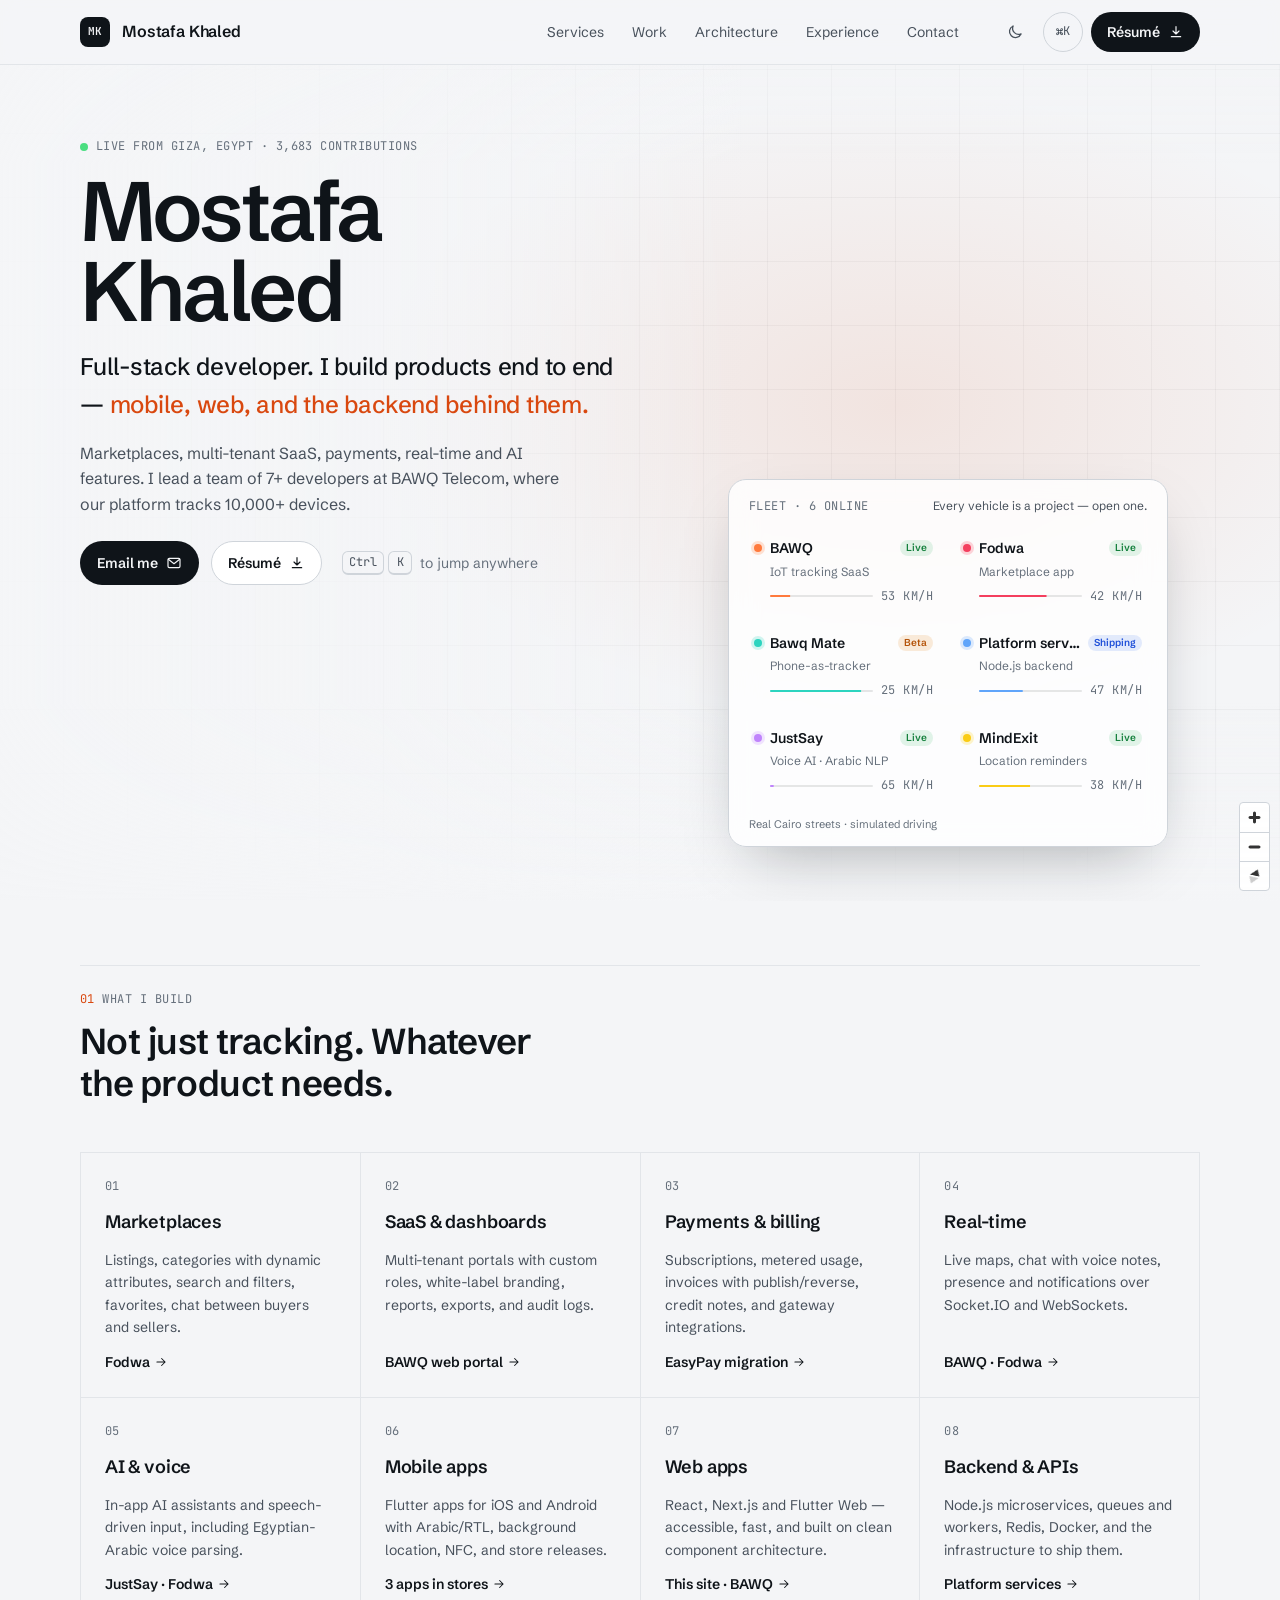
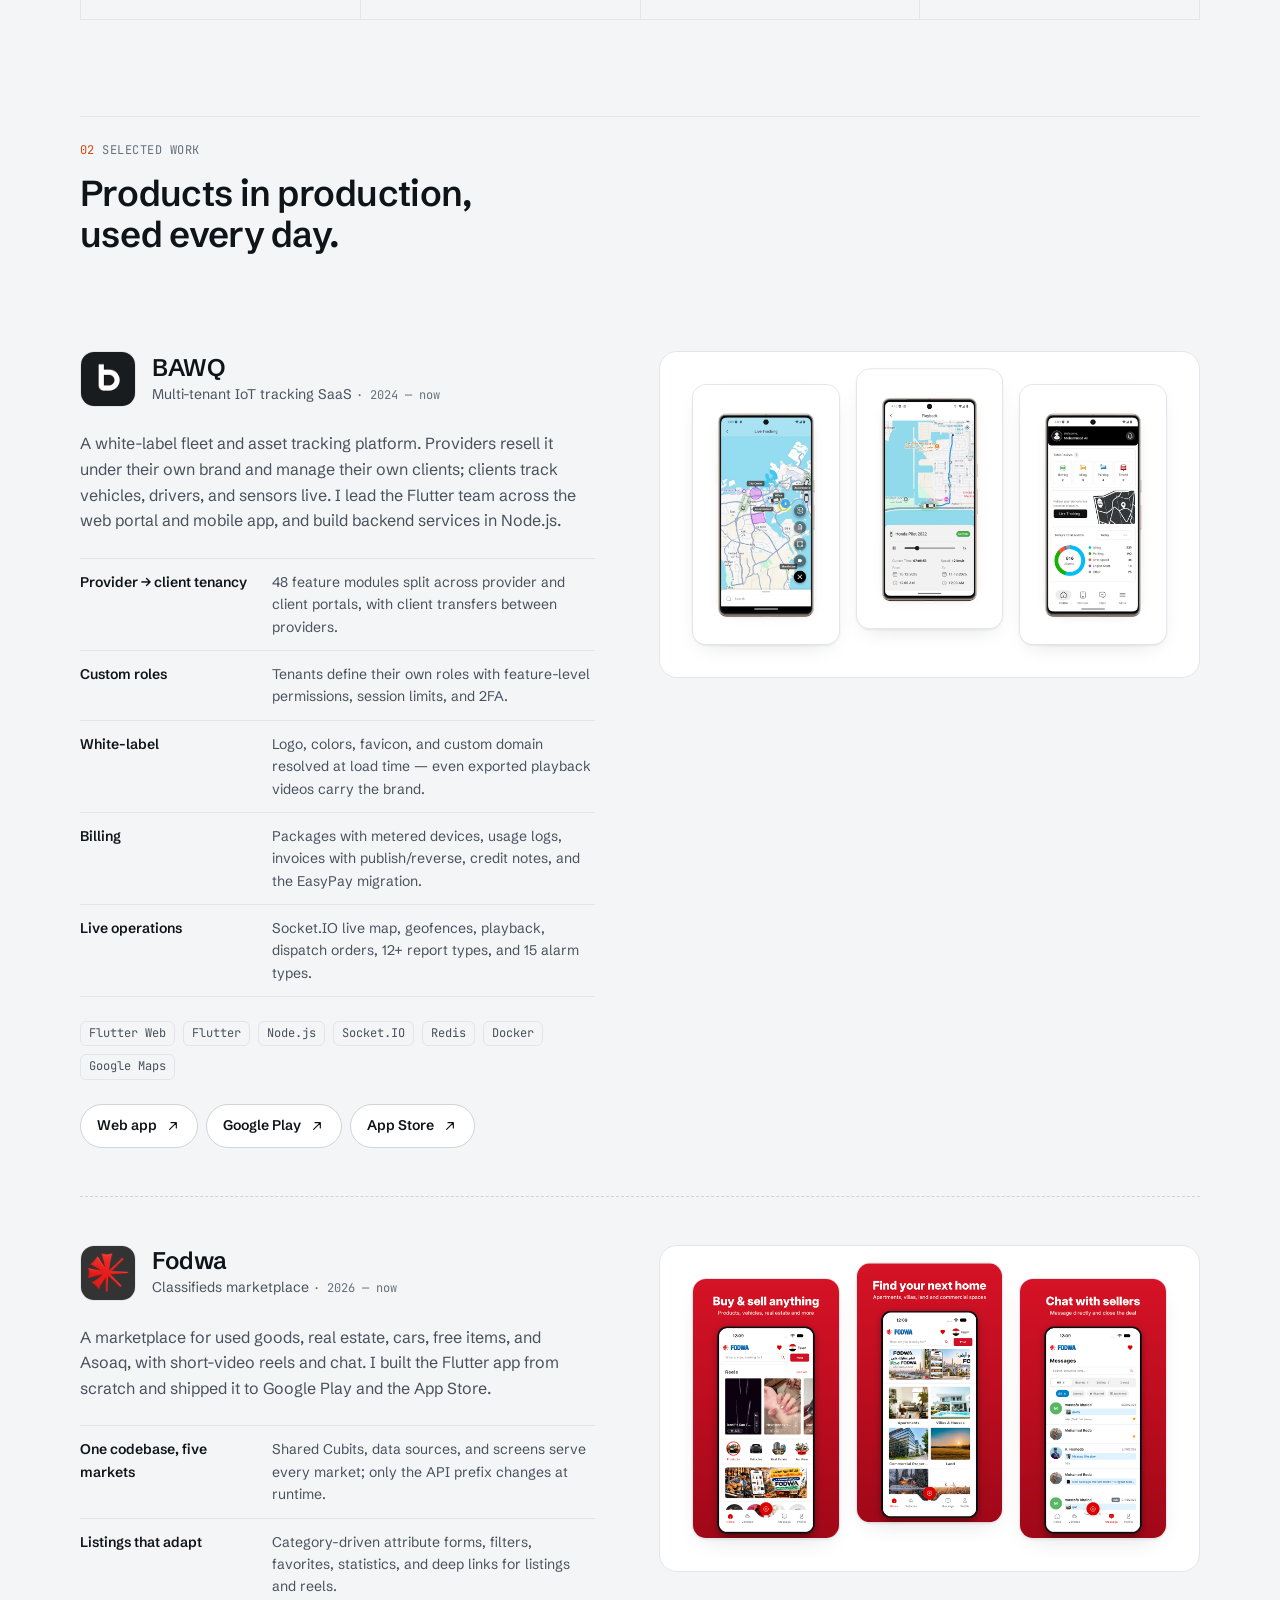
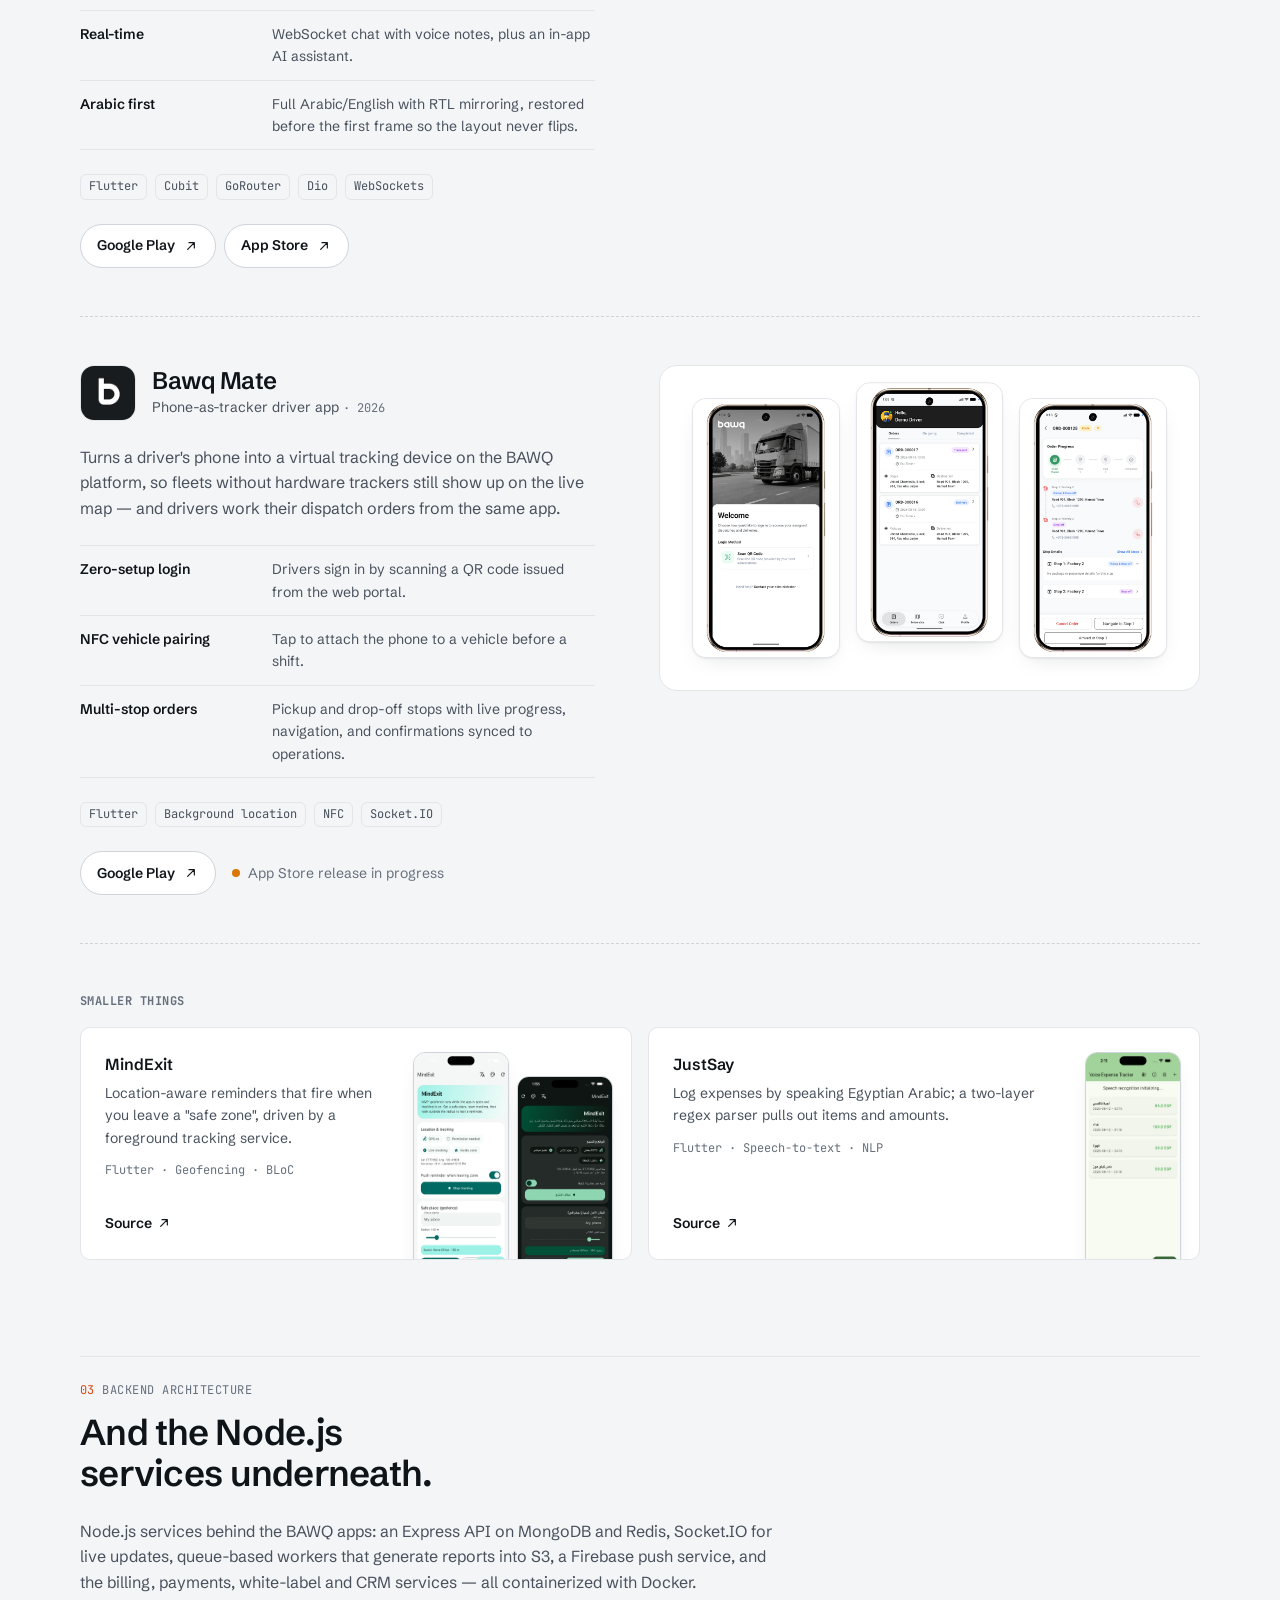
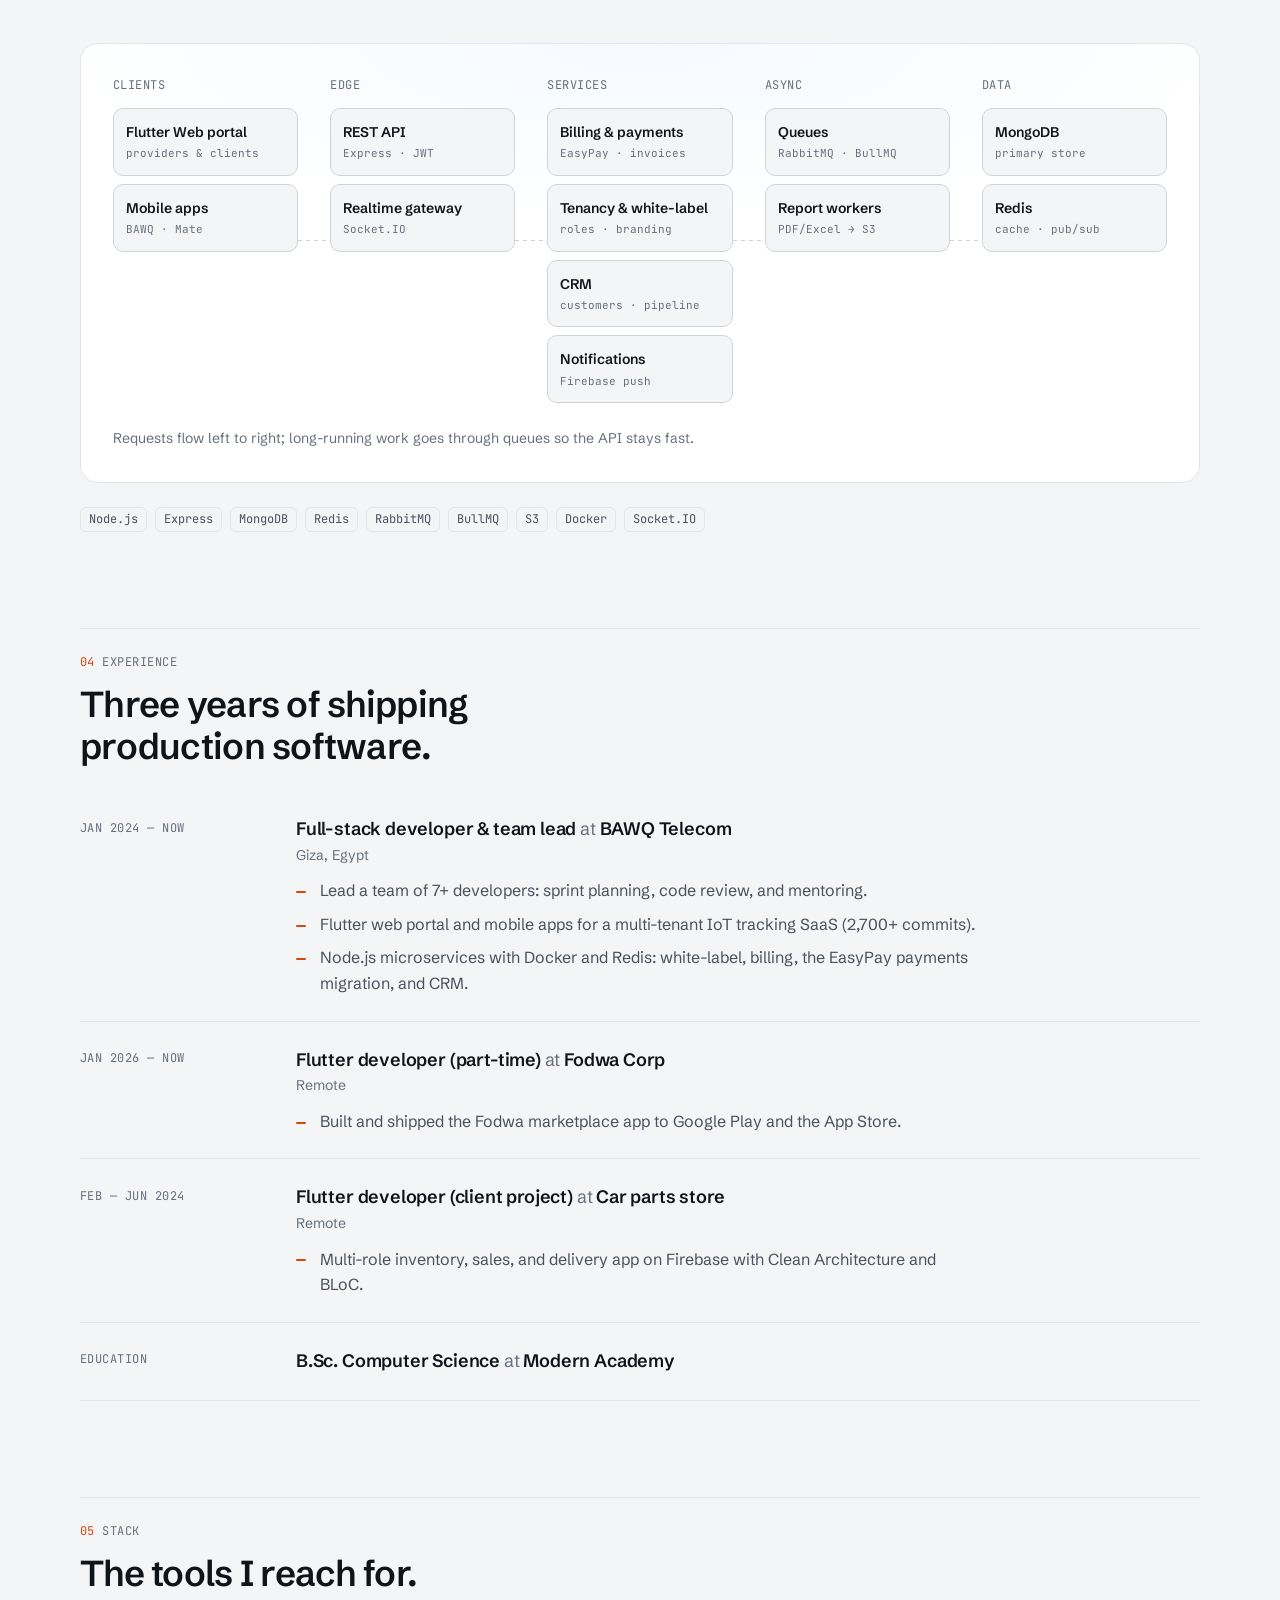
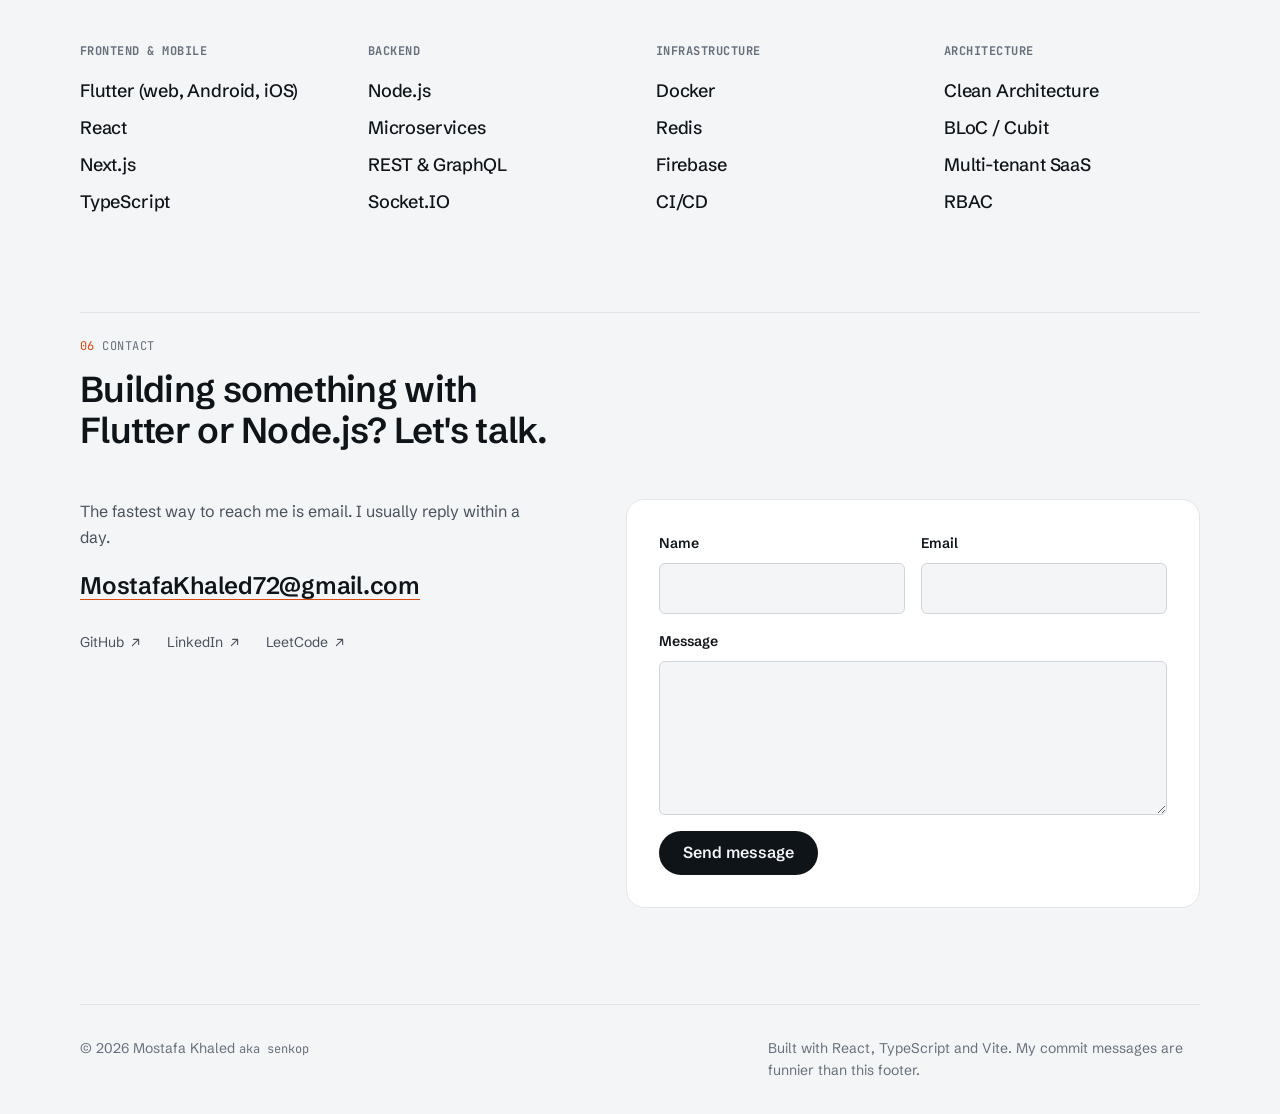
==== commit 1a96fbf2: "Updates" ====
--- a/index.html
+++ b/index.html
@@ -42,7 +42,7 @@
       href="https://fonts.googleapis.com/css2?family=JetBrains+Mono:wght@400;500&family=Schibsted+Grotesk:wght@400;500;600;700&display=swap"
       rel="stylesheet"
     />
-    <script type="module" crossorigin src="/assets/index-BmH2viYv.js"></script>
+    <script type="module" crossorigin src="/assets/index-DZfv3X93.js"></script>
     <link rel="stylesheet" crossorigin href="/assets/index-DRhpO5ym.css">
   </head>
   <body>
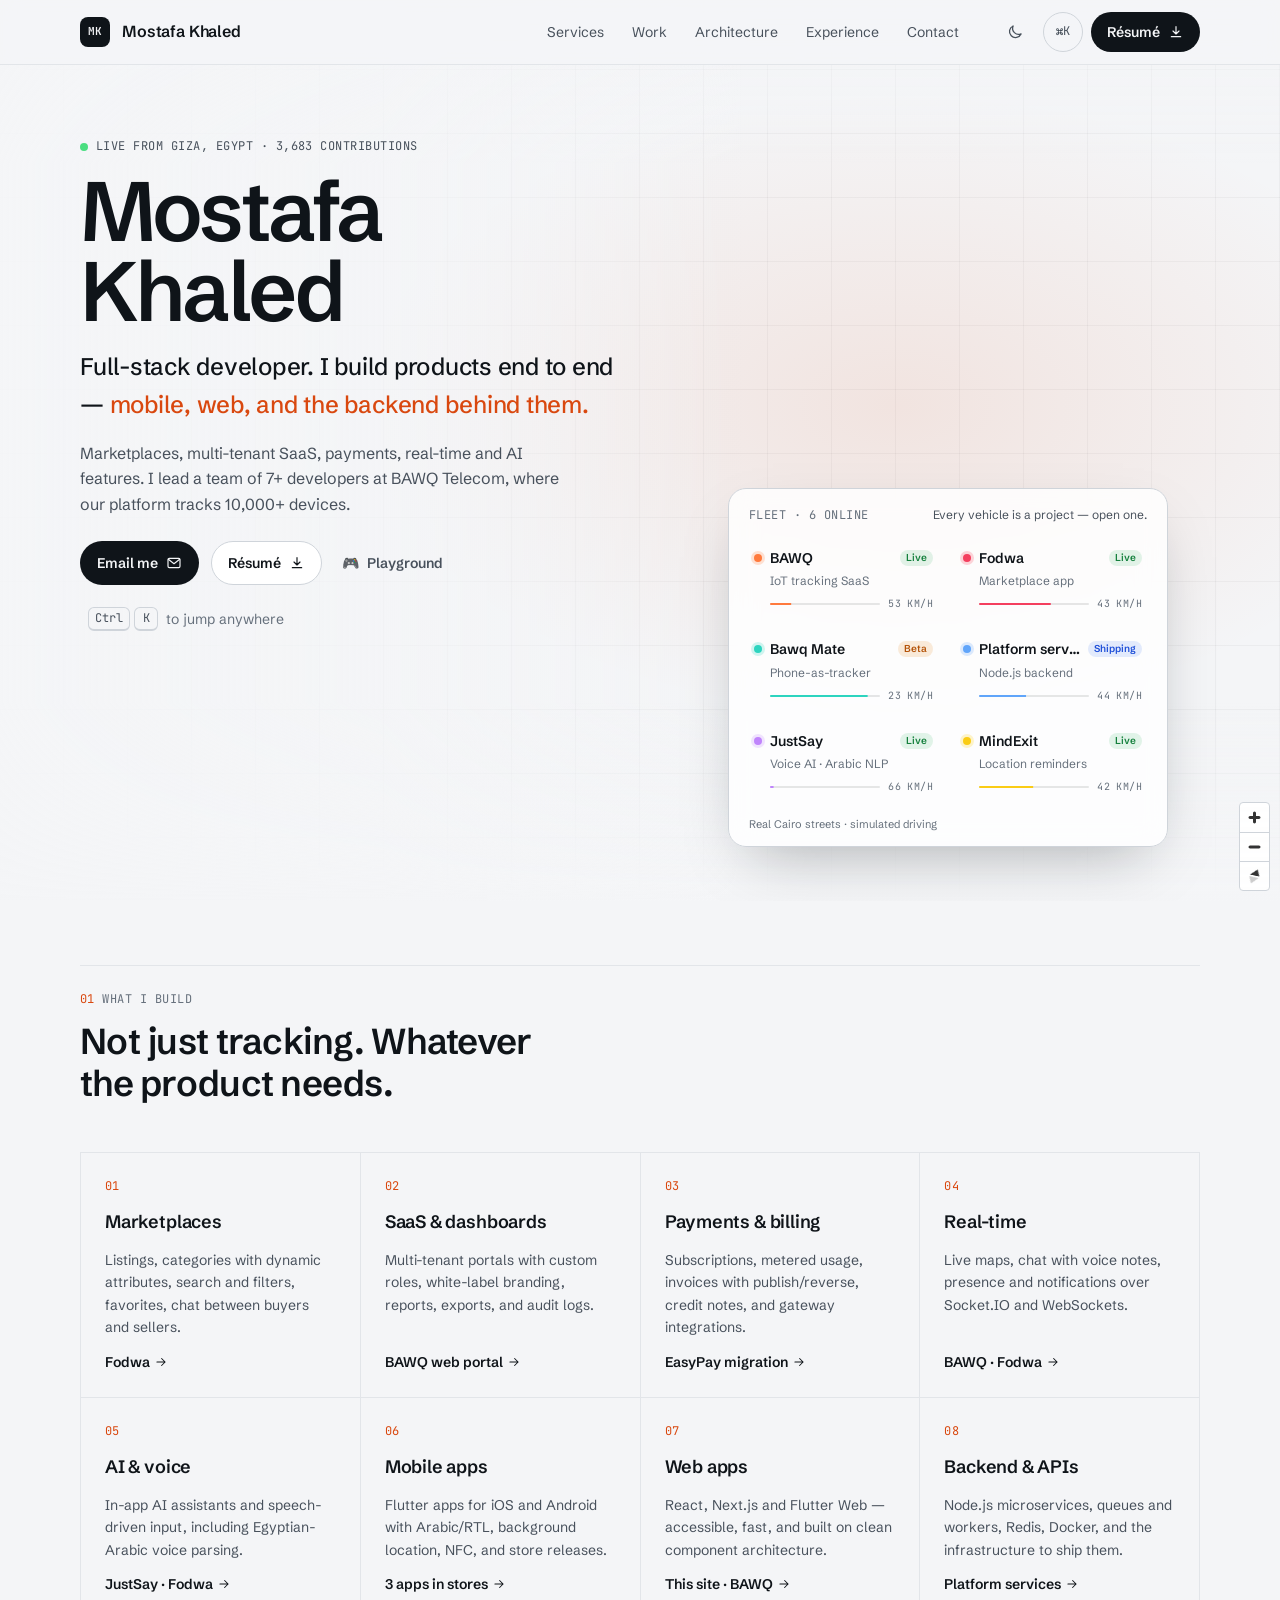
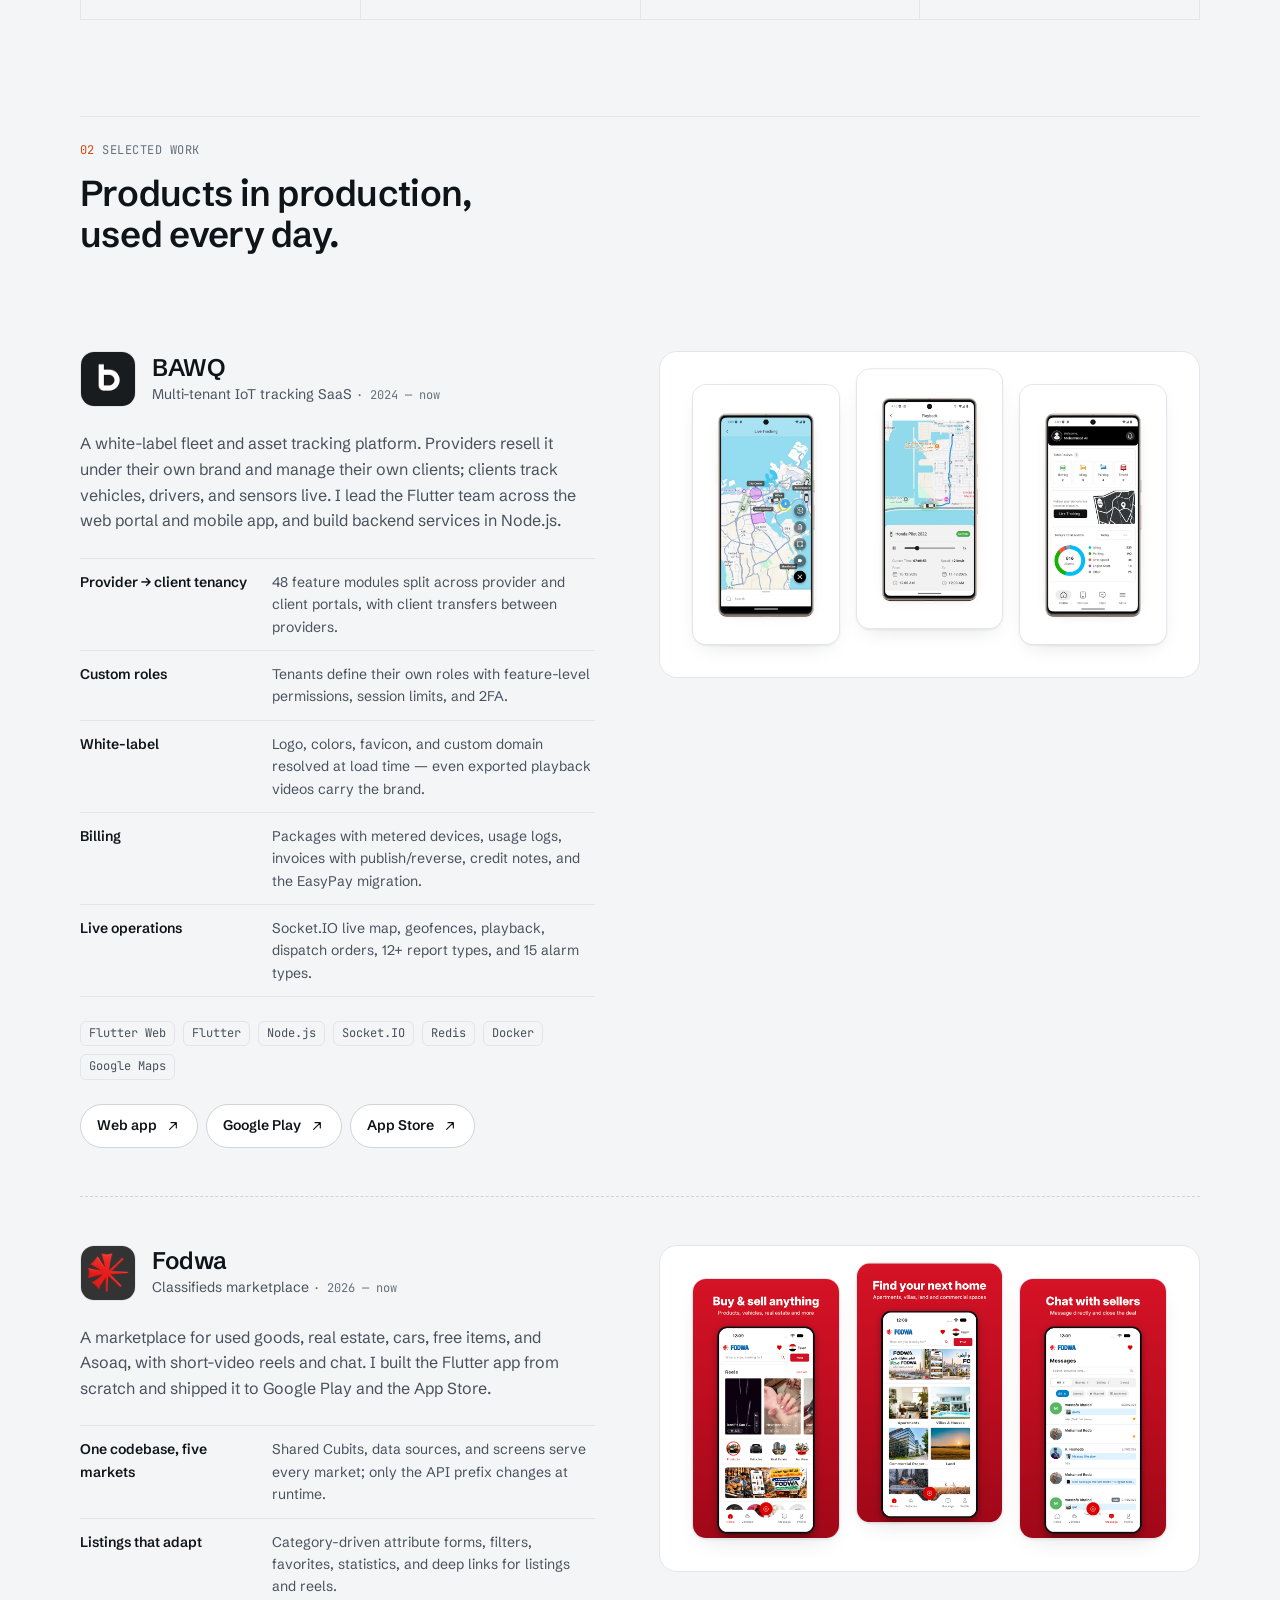
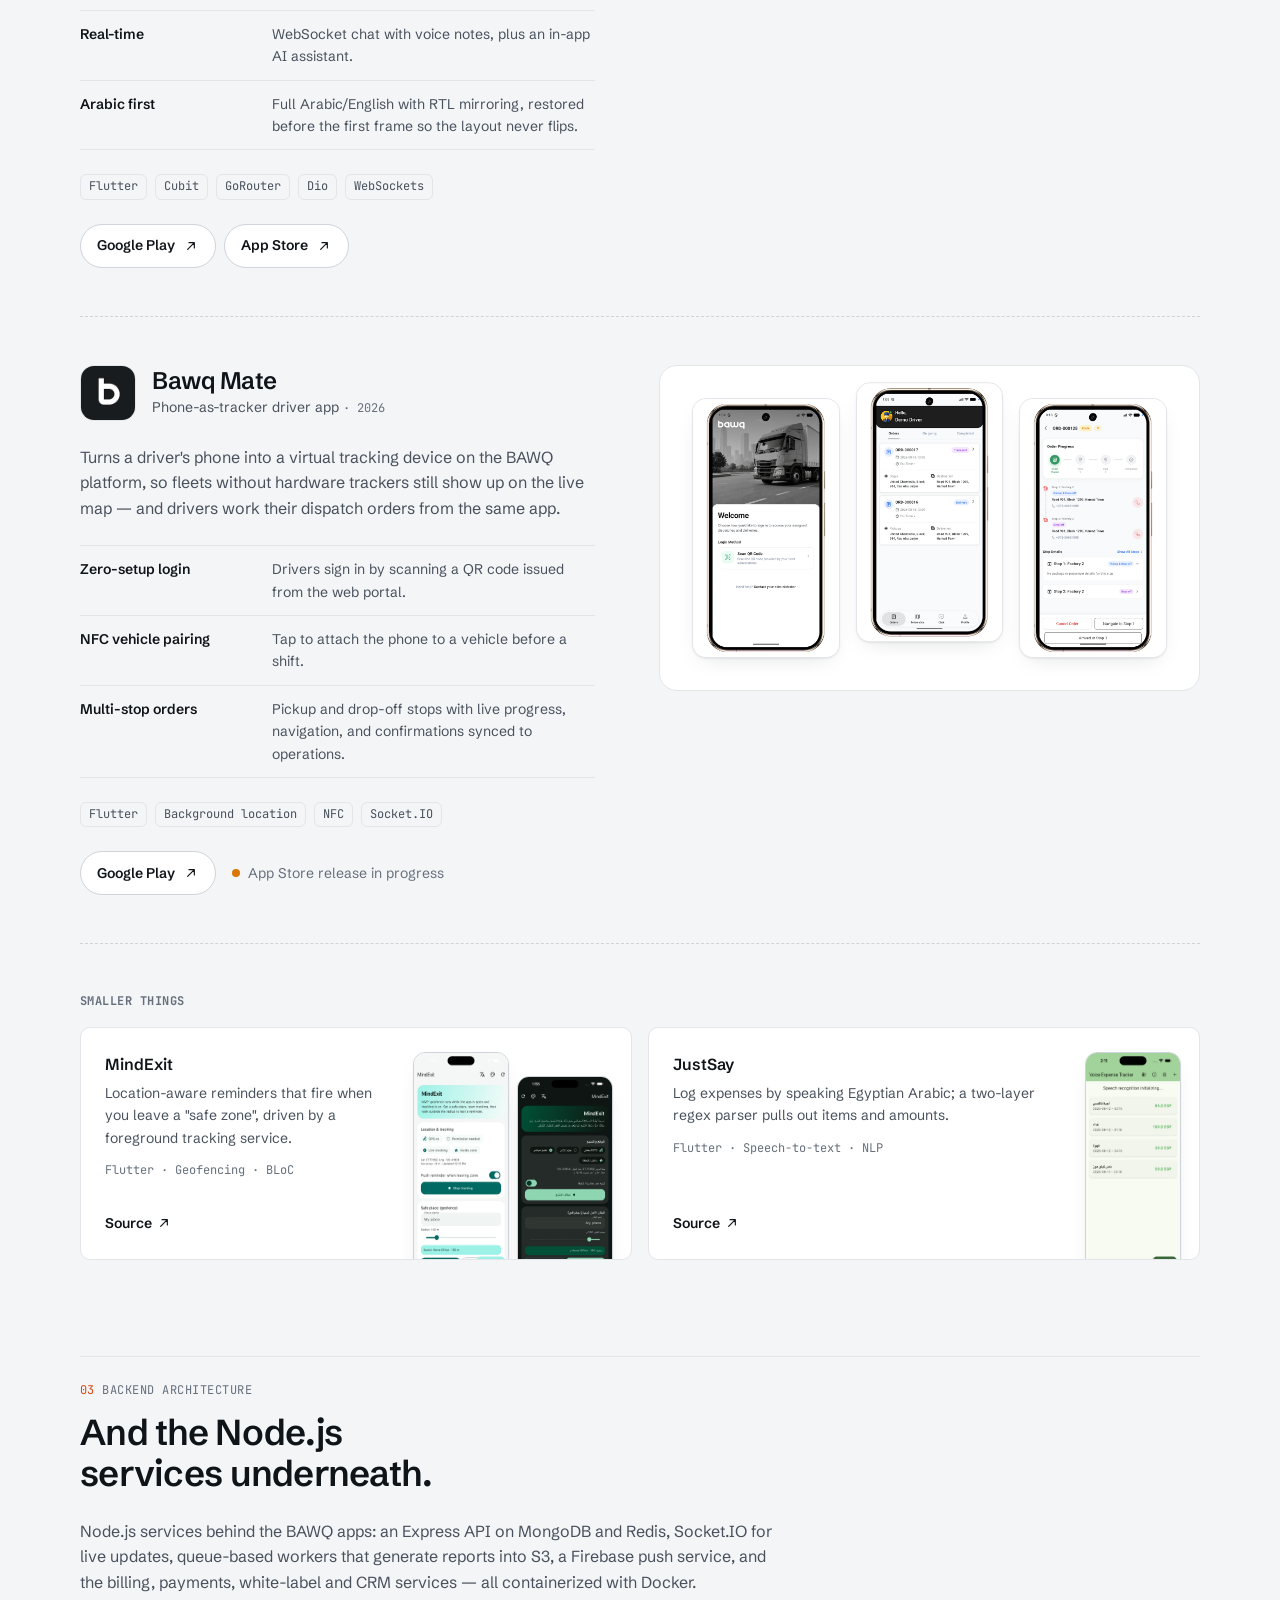
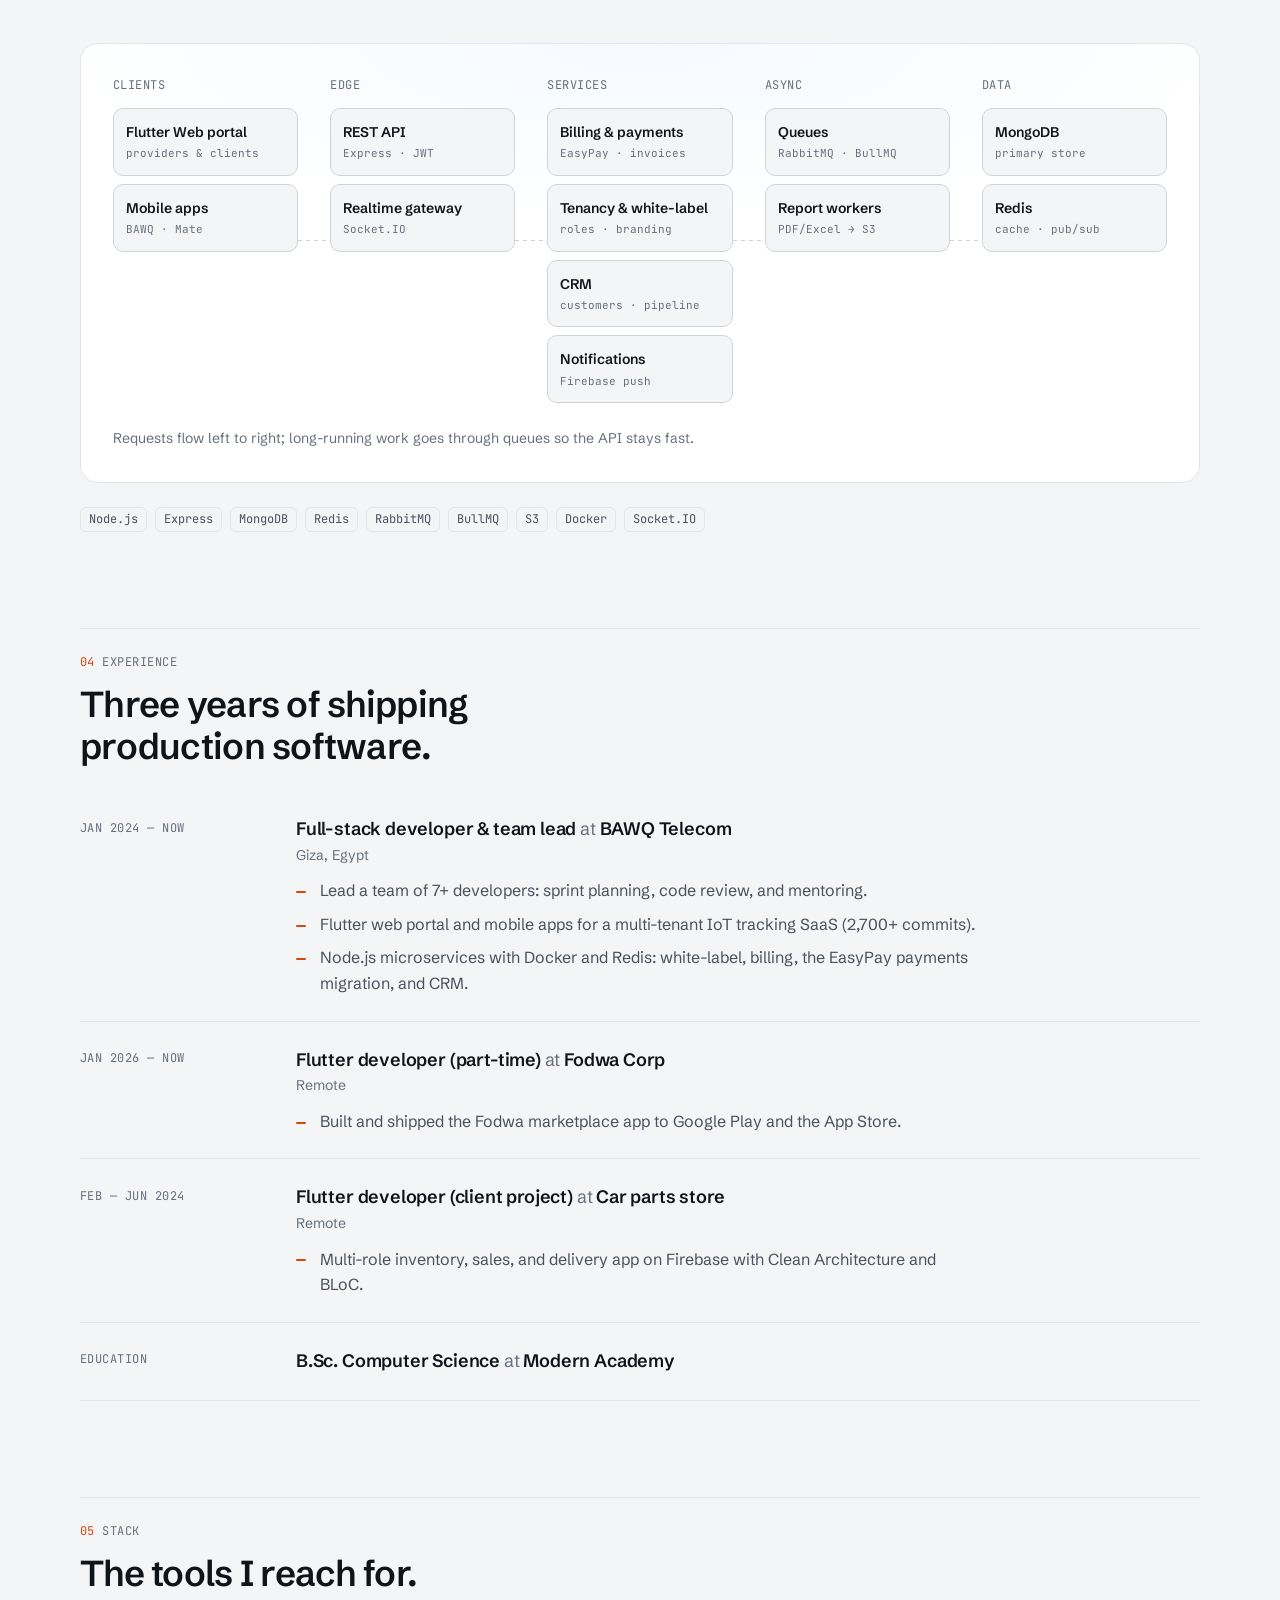
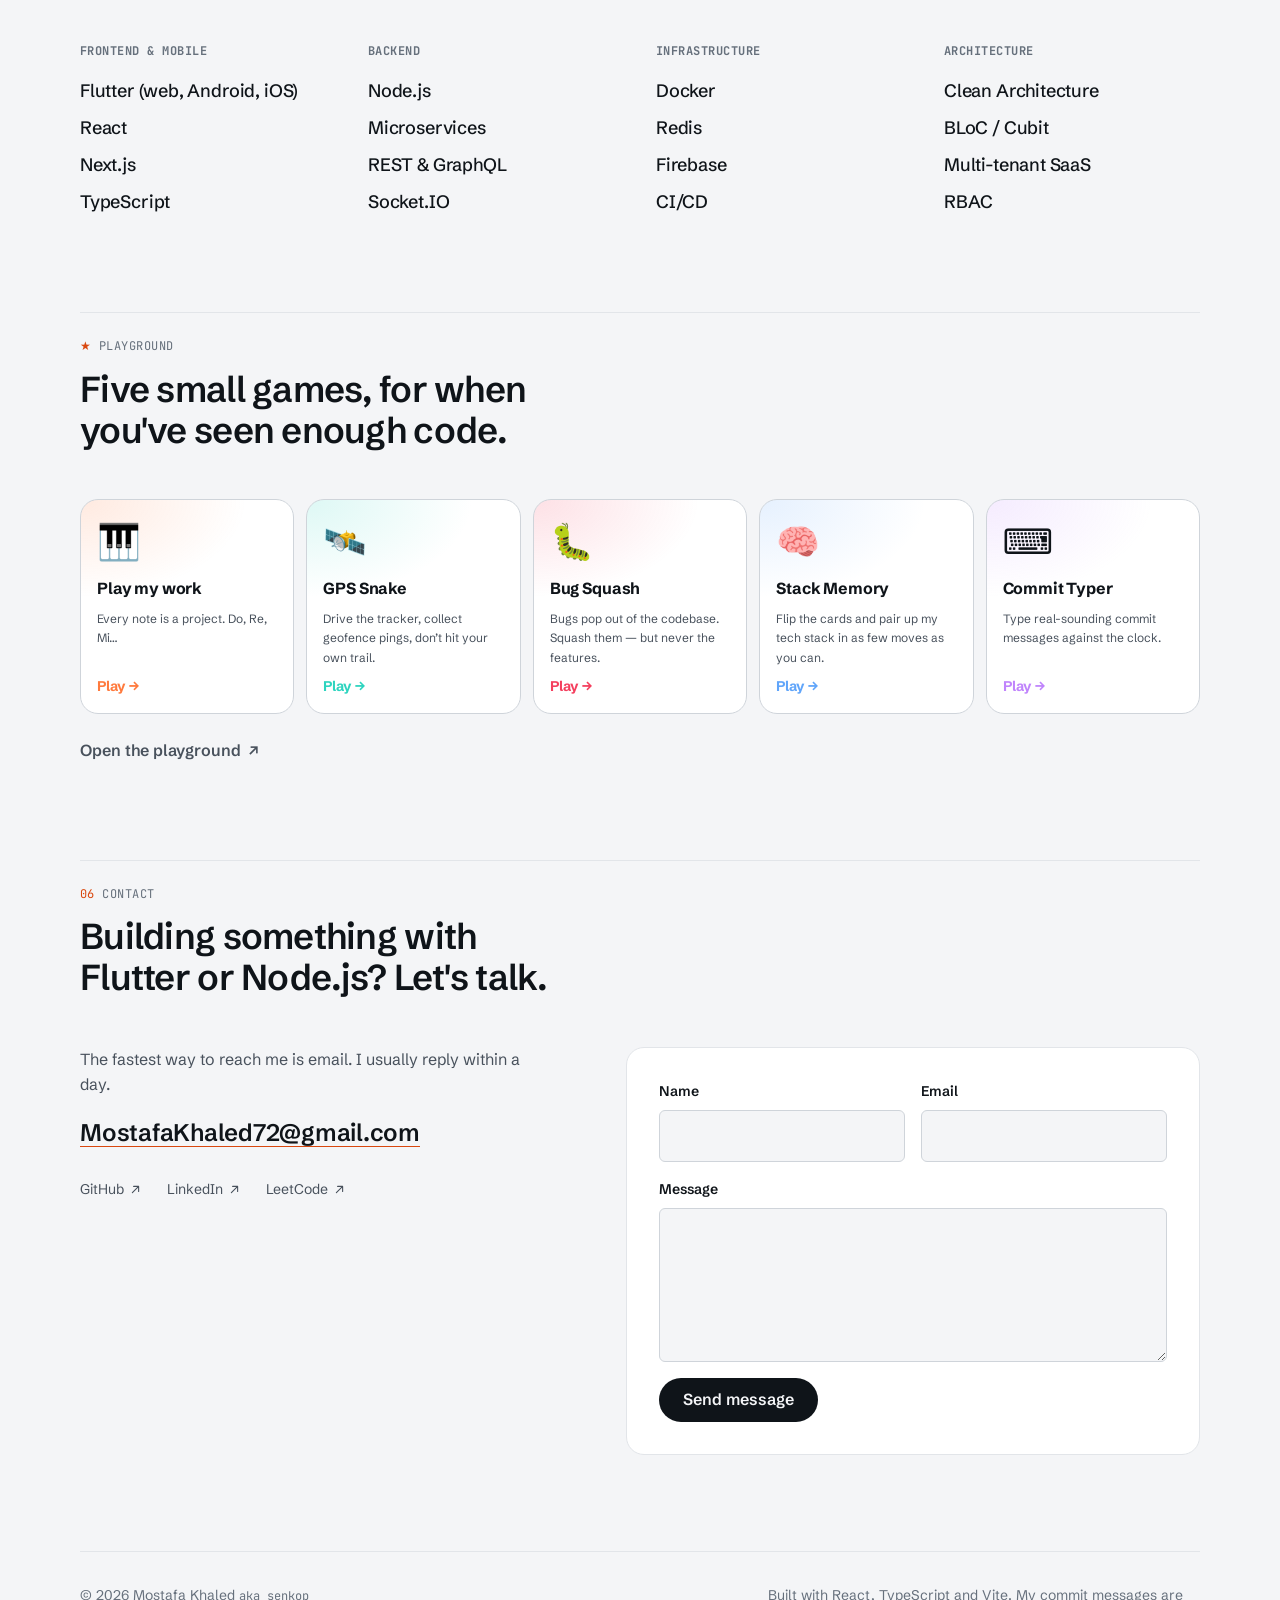
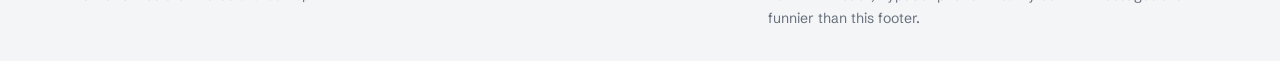
==== commit 4ca0d216: "Updates" ====
--- a/index.html
+++ b/index.html
@@ -42,8 +42,12 @@
       href="https://fonts.googleapis.com/css2?family=JetBrains+Mono:wght@400;500&family=Schibsted+Grotesk:wght@400;500;600;700&display=swap"
       rel="stylesheet"
     />
-    <script type="module" crossorigin src="/assets/index-DZfv3X93.js"></script>
-    <link rel="stylesheet" crossorigin href="/assets/index-DRhpO5ym.css">
+    <script type="module" crossorigin src="/assets/main-DgZv0txb.js"></script>
+    <link rel="modulepreload" crossorigin href="/assets/global-CWDZLnIo.js">
+    <link rel="modulepreload" crossorigin href="/assets/usePrefersReducedMotion-Cm4_1vrX.js">
+    <link rel="stylesheet" crossorigin href="/assets/global-CFKwLc1b.css">
+    <link rel="stylesheet" crossorigin href="/assets/usePrefersReducedMotion-D9v0d-Wf.css">
+    <link rel="stylesheet" crossorigin href="/assets/main-cYU4qYbq.css">
   </head>
   <body>
     <noscript>This site needs JavaScript. You can reach me at MostafaKhaled72@gmail.com.</noscript>
--- a/assets/global-CFKwLc1b.css
+++ b/assets/global-CFKwLc1b.css
@@ -0,0 +1 @@
+:root{--font-sans: "Schibsted Grotesk", ui-sans-serif, system-ui, -apple-system, "Segoe UI", sans-serif;--font-mono: "JetBrains Mono", ui-monospace, "SF Mono", Menlo, monospace;--text-xs: .75rem;--text-sm: .875rem;--text-base: 1rem;--text-lg: 1.125rem;--text-xl: clamp(1.25rem, 1.1rem + .6vw, 1.5rem);--text-2xl: clamp(1.6rem, 1.3rem + 1.2vw, 2.25rem);--text-display: clamp(2.4rem, 1.6rem + 3.6vw, 4.5rem);--space-1: .25rem;--space-2: .5rem;--space-3: .75rem;--space-4: 1rem;--space-6: 1.5rem;--space-8: 2rem;--space-12: 3rem;--space-16: 4rem;--space-24: 6rem;--radius-sm: 6px;--radius-md: 10px;--radius-lg: 18px;--content: 1120px;--gutter: clamp(1rem, 4vw, 2.5rem);--header-h: 64px;--ease: cubic-bezier(.2, .7, .2, 1);--bg: #f4f5f7;--bg-raised: #ffffff;--ink: #0f1419;--ink-2: #48515c;--ink-3: #66707c;--line: #e2e5e9;--line-strong: #cfd4da;--accent: #d9480f;--accent-ink: #ffffff;--accent-soft: #fde4d6;--ok: #15803d;--danger: #b91c1c;--map-road: #e2e5e9;--shadow: 0 1px 2px rgb(15 20 25 / .06), 0 8px 24px -12px rgb(15 20 25 / .18);--shadow-float: 0 24px 60px -24px rgb(15 20 25 / .35);--glass: rgb(255 255 255 / .82);--glass-strong: rgb(255 255 255 / .92);--scrim: 244 245 247;--pill-live-bg: rgb(22 163 74 / .12);--pill-live: #15803d;--pill-beta-bg: rgb(217 119 6 / .14);--pill-beta: #b45309;--pill-ship-bg: rgb(37 99 235 / .12);--pill-ship: #1d4ed8;color-scheme:light}@media (prefers-color-scheme: dark){:root:not([data-theme=light]){--bg: #0b0d10;--bg-raised: #111418;--ink: #e8eaed;--ink-2: #a9b0ba;--ink-3: #78808b;--line: #1c2128;--line-strong: #2a3039;--accent: #ff7a3d;--accent-ink: #160a04;--accent-soft: #3a2116;--ok: #4ade80;--danger: #f87171;--map-road: #24231e;--shadow: 0 1px 2px rgb(0 0 0 / .4), 0 10px 28px -12px rgb(0 0 0 / .6);--shadow-float: 0 30px 80px -30px rgb(0 0 0 / .9);--glass: rgb(14 17 21 / .82);--glass-strong: rgb(14 17 21 / .9);--scrim: 11 13 16;--pill-live-bg: rgb(74 222 128 / .14);--pill-live: #86efac;--pill-beta-bg: rgb(251 191 36 / .14);--pill-beta: #fcd34d;--pill-ship-bg: rgb(96 165 250 / .14);--pill-ship: #93c5fd;color-scheme:dark}}:root[data-theme=dark]{--bg: #0b0d10;--bg-raised: #111418;--ink: #e8eaed;--ink-2: #a9b0ba;--ink-3: #78808b;--line: #1c2128;--line-strong: #2a3039;--accent: #ff7a3d;--accent-ink: #160a04;--accent-soft: #3a2116;--ok: #4ade80;--danger: #f87171;--map-road: #24231e;--shadow: 0 1px 2px rgb(0 0 0 / .4), 0 10px 28px -12px rgb(0 0 0 / .6);--shadow-float: 0 30px 80px -30px rgb(0 0 0 / .9);--glass: rgb(14 17 21 / .82);--glass-strong: rgb(14 17 21 / .9);--scrim: 11 13 16;--pill-live-bg: rgb(74 222 128 / .14);--pill-live: #86efac;--pill-beta-bg: rgb(251 191 36 / .14);--pill-beta: #fcd34d;--pill-ship-bg: rgb(96 165 250 / .14);--pill-ship: #93c5fd;color-scheme:dark}*,*:before,*:after{box-sizing:border-box}html{-webkit-text-size-adjust:100%;scroll-padding-top:calc(var(--header-h) + var(--space-4))}@media (prefers-reduced-motion: no-preference){html{scroll-behavior:smooth}}body{margin:0;background:var(--bg);color:var(--ink);font-family:var(--font-sans);font-size:var(--text-base);line-height:1.6;-webkit-font-smoothing:antialiased;text-rendering:optimizeLegibility}h1,h2,h3,p,ul,ol,figure,dl,dd{margin:0}ul,ol{padding:0;list-style:none}img{display:block;max-width:100%;height:auto}a{color:inherit;text-decoration-thickness:1px;text-underline-offset:.2em}button,input,textarea{font:inherit;color:inherit}::selection{background:var(--accent);color:var(--accent-ink)}:focus-visible{outline:2px solid var(--accent);outline-offset:3px;border-radius:4px}.container{width:100%;max-width:calc(var(--content) + var(--gutter) * 2);margin-inline:auto;padding-inline:var(--gutter)}.mono{font-family:var(--font-mono);font-size:var(--text-xs);letter-spacing:.04em;text-transform:uppercase;color:var(--ink-3)}.visually-hidden{position:absolute!important;width:1px;height:1px;overflow:hidden;clip:rect(0 0 0 0);white-space:nowrap}.skip-link{position:absolute;left:var(--space-4);top:-100px;z-index:100;padding:var(--space-2) var(--space-4);background:var(--ink);color:var(--bg);border-radius:var(--radius-sm);text-decoration:none}.skip-link:focus{top:var(--space-3)}
--- a/assets/usePrefersReducedMotion-D9v0d-Wf.css
+++ b/assets/usePrefersReducedMotion-D9v0d-Wf.css
@@ -0,0 +1 @@
+._button_ru760_1{display:inline-flex;align-items:center;gap:var(--space-2);min-height:44px;padding:0 var(--space-4);border:1px solid transparent;border-radius:999px;font-size:var(--text-sm);font-weight:600;text-decoration:none;white-space:nowrap;transition:background-color .16s var(--ease),border-color .16s var(--ease),color .16s var(--ease),transform .16s var(--ease)}._button_ru760_1 svg{transition:transform .16s var(--ease)}._button_ru760_1:hover svg{transform:translate(2px,-2px)}._button_ru760_1:active{transform:translateY(1px)}._primary_ru760_32{background:var(--ink);color:var(--bg)}._primary_ru760_32:hover{background:var(--accent);color:var(--accent-ink)}._secondary_ru760_42{border-color:var(--line-strong);background:var(--bg-raised)}._secondary_ru760_42:hover{border-color:var(--ink)}._ghost_ru760_51{padding-inline:var(--space-2);color:var(--ink-2)}._ghost_ru760_51:hover{color:var(--ink)}
--- a/assets/main-cYU4qYbq.css
+++ b/assets/main-cYU4qYbq.css
@@ -0,0 +1 @@
+._footer_kxhe1_1{display:flex;flex-wrap:wrap;justify-content:space-between;gap:var(--space-2) var(--space-6);padding-block:var(--space-8);border-top:1px solid var(--line);color:var(--ink-3);font-size:var(--text-sm)}._aka_kxhe1_12{font-family:var(--font-mono);font-size:var(--text-xs)}._note_kxhe1_17{max-width:48ch}._header_1o48j_1{position:sticky;top:0;z-index:50;background:color-mix(in srgb,var(--bg) 88%,transparent);border-bottom:1px solid var(--line);-webkit-backdrop-filter:saturate(140%) blur(10px);backdrop-filter:saturate(140%) blur(10px)}._bar_1o48j_10{display:flex;align-items:center;gap:var(--space-6);height:var(--header-h)}._brand_1o48j_17{display:inline-flex;align-items:center;gap:var(--space-3);font-weight:600;text-decoration:none;letter-spacing:-.01em}._mark_1o48j_26{display:grid;place-items:center;width:30px;height:30px;border-radius:8px;background:var(--ink);color:var(--bg);font-family:var(--font-mono);font-size:11px;font-weight:600}._nav_1o48j_39{margin-left:auto}._links_1o48j_43{display:flex;gap:var(--space-1)}._link_1o48j_43{position:relative;display:block;padding:var(--space-2) var(--space-3);border-radius:var(--radius-sm);color:var(--ink-2);font-size:var(--text-sm);text-decoration:none;transition:color .16s var(--ease)}._link_1o48j_43:hover,._link_1o48j_43[aria-current]{color:var(--ink)}._link_1o48j_43[aria-current]:after{content:"";position:absolute;left:var(--space-3);right:var(--space-3);bottom:2px;height:2px;border-radius:2px;background:var(--accent)}._actions_1o48j_75{display:flex;align-items:center;gap:var(--space-2)}._iconButton_1o48j_81{display:grid;place-items:center;width:40px;height:40px;border:1px solid transparent;border-radius:999px;background:none;color:var(--ink-2);cursor:pointer;transition:color .16s var(--ease),border-color .16s var(--ease)}._iconButton_1o48j_81:hover{color:var(--ink);border-color:var(--line-strong)}._resume_1o48j_101{display:inline-flex;align-items:center;gap:var(--space-2);min-height:40px;padding:0 var(--space-4);border-radius:999px;background:var(--ink);color:var(--bg);font-size:var(--text-sm);font-weight:600;text-decoration:none;transition:background-color .16s var(--ease)}._resume_1o48j_101:hover{background:var(--accent);color:var(--accent-ink)}._menuButton_1o48j_121{display:none}@media (max-width: 760px){._menuButton_1o48j_121{display:grid}._resume_1o48j_101{display:none}._nav_1o48j_39{position:absolute;inset:var(--header-h) 0 auto 0;display:none;padding:var(--space-2) var(--gutter) var(--space-6);background:var(--bg);border-bottom:1px solid var(--line);box-shadow:var(--shadow)}._nav_1o48j_39[data-open=true]{display:block}._links_1o48j_43{flex-direction:column}._link_1o48j_43{padding:var(--space-3) 0;font-size:var(--text-lg);border-bottom:1px solid var(--line);border-radius:0}._link_1o48j_43[aria-current]:after{display:none}._actions_1o48j_75{margin-left:auto}}._searchGlyph_1o48j_168{font-family:var(--font-mono);font-size:12px;letter-spacing:.02em}._iconButton_1o48j_81:has(._searchGlyph_1o48j_168){width:auto;padding:0 var(--space-3);border-color:var(--line-strong)}@media (max-width: 760px){._iconButton_1o48j_81:has(._searchGlyph_1o48j_168){display:none}}._header_bsv7k_1{display:grid;gap:var(--space-3);margin-bottom:var(--space-12);padding-top:var(--space-6);border-top:1px solid var(--line)}._index_bsv7k_9{color:var(--accent)}._title_bsv7k_13{max-width:22ch;font-size:var(--text-2xl);font-weight:600;line-height:1.15;letter-spacing:-.02em;text-wrap:balance}._section_n8wj3_1{padding-top:var(--space-16);padding-bottom:var(--space-24)}._grid_n8wj3_6{display:grid;grid-template-columns:repeat(4,minmax(0,1fr));border-top:1px solid var(--line);border-left:1px solid var(--line)}._card_n8wj3_13{position:relative;display:flex;flex-direction:column;gap:var(--space-3);padding:var(--space-6);border-right:1px solid var(--line);border-bottom:1px solid var(--line);transition:background-color .2s var(--ease)}._card_n8wj3_13:hover{background:var(--bg-raised)}._card_n8wj3_13:before{content:"";position:absolute;top:-1px;left:-1px;width:calc(100% + 1px);height:2px;background:var(--accent);transform:scaleX(0);transform-origin:left;transition:transform .3s var(--ease)}._card_n8wj3_13:hover:before,._card_n8wj3_13:focus-within:before{transform:scaleX(1)}._num_n8wj3_47{color:var(--accent)}._title_n8wj3_51{font-size:var(--text-lg);font-weight:600;letter-spacing:-.01em}._body_n8wj3_57{flex:1;color:var(--ink-2);font-size:var(--text-sm)}._proof_n8wj3_63{display:inline-flex;align-items:center;gap:var(--space-1);align-self:flex-start;color:var(--ink);font-size:var(--text-sm);font-weight:600;text-decoration:none}._proof_n8wj3_63 svg{transition:transform .16s var(--ease)}._proof_n8wj3_63:hover{color:var(--accent)}._proof_n8wj3_63:hover svg{transform:translate(3px)}@media (max-width: 1000px){._grid_n8wj3_6{grid-template-columns:repeat(2,minmax(0,1fr))}}@media (max-width: 560px){._grid_n8wj3_6{grid-template-columns:minmax(0,1fr)}}@media (prefers-reduced-motion: reduce){._card_n8wj3_13:before,._proof_n8wj3_63 svg{transition:none}}._section_10cld_1{padding-bottom:var(--space-24)}._grid_10cld_5{display:grid;grid-template-columns:minmax(0,.9fr) minmax(0,1.1fr);gap:clamp(2rem,6vw,5rem);align-items:start}._direct_10cld_12{display:grid;gap:var(--space-4)}._lead_10cld_17{color:var(--ink-2)}._email_10cld_21{font-size:var(--text-xl);font-weight:600;letter-spacing:-.01em;overflow-wrap:anywhere;text-decoration-color:var(--accent)}._email_10cld_21:hover{color:var(--accent)}._socials_10cld_33{display:flex;flex-wrap:wrap;gap:var(--space-2) var(--space-6);margin-top:var(--space-2)}._socials_10cld_33 a{display:inline-flex;align-items:center;gap:var(--space-1);color:var(--ink-2);font-size:var(--text-sm);text-decoration:none}._socials_10cld_33 a:hover{color:var(--ink)}._form_10cld_53{display:grid;gap:var(--space-4);padding:clamp(1.25rem,3vw,2rem);border:1px solid var(--line);border-radius:var(--radius-lg);background:var(--bg-raised)}._row_10cld_62{display:grid;grid-template-columns:repeat(2,minmax(0,1fr));gap:var(--space-4)}._field_10cld_68{display:grid;gap:var(--space-2);font-size:var(--text-sm);font-weight:600}._field_10cld_68 input,._field_10cld_68 textarea{width:100%;padding:var(--space-3);border:1px solid var(--line-strong);border-radius:var(--radius-sm);background:var(--bg);font-size:var(--text-base);font-weight:400;transition:border-color .16s var(--ease)}._field_10cld_68 textarea{resize:vertical}._field_10cld_68 input:focus-visible,._field_10cld_68 textarea:focus-visible{outline:none;border-color:var(--accent);box-shadow:0 0 0 3px var(--accent-soft)}._footer_10cld_98{display:flex;flex-wrap:wrap;align-items:center;gap:var(--space-4)}._submit_10cld_105{min-height:44px;padding:0 var(--space-6);border:0;border-radius:999px;background:var(--ink);color:var(--bg);font-weight:600;cursor:pointer;transition:background-color .16s var(--ease)}._submit_10cld_105:hover:not(:disabled){background:var(--accent);color:var(--accent-ink)}._submit_10cld_105:disabled{opacity:.6;cursor:progress}._status_10cld_127{display:inline-flex;align-items:center;gap:var(--space-2);font-size:var(--text-sm)}._status_10cld_127[data-state=sent]{color:var(--ok)}._status_10cld_127[data-state=error]{color:var(--danger)}@media (max-width: 900px){._grid_10cld_5{grid-template-columns:1fr}}@media (max-width: 520px){._row_10cld_62{grid-template-columns:1fr}}._section_1hlse_1{padding-bottom:var(--space-24)}._list_1hlse_5{display:grid}._role_1hlse_9{display:grid;grid-template-columns:12rem minmax(0,1fr);gap:var(--space-6);padding-block:var(--space-6);border-bottom:1px solid var(--line)}._role_1hlse_9:first-child{padding-top:0}._when_1hlse_21{padding-top:.3em}._title_1hlse_25{font-size:var(--text-lg);font-weight:600;letter-spacing:-.01em}._at_1hlse_31{color:var(--ink-3);font-weight:400}._where_1hlse_36{color:var(--ink-3);font-size:var(--text-sm)}._points_1hlse_41{display:grid;gap:var(--space-2);max-width:68ch;margin-top:var(--space-3);color:var(--ink-2)}._points_1hlse_41 li{position:relative;padding-left:var(--space-6)}._points_1hlse_41 li:before{content:"";position:absolute;left:0;top:.8em;width:10px;height:2px;border-radius:1px;background:var(--accent)}@media (max-width: 760px){._role_1hlse_9{grid-template-columns:1fr;gap:var(--space-2)}}._section_krwxi_1{padding-bottom:var(--space-24)}._grid_krwxi_5{display:grid;grid-template-columns:repeat(5,minmax(0,1fr));gap:var(--space-3)}._card_krwxi_11{position:relative;display:flex;flex-direction:column;gap:var(--space-2);height:100%;padding:var(--space-6) var(--space-4) var(--space-4);overflow:hidden;border:1px solid var(--line-strong);border-radius:var(--radius-lg);background:radial-gradient(120% 70% at 0% 0%,color-mix(in srgb,var(--c) 16%,transparent),transparent 65%),var(--bg-raised);text-decoration:none;transition:transform .22s cubic-bezier(.2,1.4,.4,1),border-color .2s var(--ease),box-shadow .2s var(--ease)}._card_krwxi_11:hover,._card_krwxi_11:focus-visible{transform:translateY(-6px) rotate(calc((var(--i) - 2) * .6deg));border-color:var(--c);box-shadow:0 22px 40px -22px var(--c)}._emoji_krwxi_38{font-size:2.2rem;line-height:1;transition:transform .3s cubic-bezier(.2,1.6,.4,1)}._card_krwxi_11:hover ._emoji_krwxi_38{transform:scale(1.2) rotate(-10deg)}._name_krwxi_48{margin-top:var(--space-2);font-weight:700;letter-spacing:-.01em}._tag_krwxi_54{flex:1;color:var(--ink-2);font-size:var(--text-xs)}._play_krwxi_60{color:var(--c);font-size:var(--text-sm);font-weight:700}._all_krwxi_66{display:inline-flex;gap:var(--space-2);margin-top:var(--space-6);color:var(--ink-2);font-weight:600;text-decoration:none}._all_krwxi_66:hover{color:var(--accent)}@media (max-width: 1000px){._grid_krwxi_5{grid-template-columns:repeat(2,minmax(0,1fr))}}@media (max-width: 520px){._grid_krwxi_5{grid-template-columns:minmax(0,1fr)}}._section_xuf1e_1{padding-bottom:var(--space-24)}._grid_xuf1e_5{display:grid;grid-template-columns:repeat(4,minmax(0,1fr));gap:var(--space-8)}._group_xuf1e_11{display:grid;align-content:start;gap:var(--space-4)}._items_xuf1e_17{display:grid;gap:var(--space-2);font-size:var(--text-lg);font-weight:500;letter-spacing:-.01em}@media (max-width: 900px){._grid_xuf1e_5{grid-template-columns:repeat(2,minmax(0,1fr))}}._section_1qioh_1{padding-bottom:var(--space-24)}._summary_1qioh_5{max-width:70ch;margin-top:calc(var(--space-6) * -1);margin-bottom:var(--space-12);color:var(--ink-2)}._diagram_1qioh_12{padding:clamp(1rem,3vw,2rem);border:1px solid var(--line);border-radius:var(--radius-lg);background:radial-gradient(80% 60% at 50% 0%,rgb(96 165 250 / .06),transparent 70%),var(--bg-raised)}._layers_1qioh_21{display:grid;grid-template-columns:repeat(5,minmax(0,1fr));gap:var(--space-8)}._layer_1qioh_21{position:relative;display:grid;align-content:start;gap:var(--space-3)}._layer_1qioh_21:not(:last-child):after,._layer_1qioh_21:not(:last-child):before{content:"";position:absolute;top:50%;right:calc(var(--space-8) * -1);width:var(--space-8)}._layer_1qioh_21:not(:last-child):after{height:1px;background:repeating-linear-gradient(90deg,var(--line-strong) 0 4px,transparent 4px 8px)}._layer_1qioh_21:not(:last-child):before{z-index:1;width:6px;height:6px;margin-top:-2.5px;border-radius:50%;background:var(--accent);box-shadow:0 0 10px var(--accent);opacity:0}@media (prefers-reduced-motion: no-preference){._layer_1qioh_21:not(:last-child):before{animation:_packet_1qioh_1 2.4s linear infinite;animation-delay:calc(var(--i) * .45s)}}@keyframes _packet_1qioh_1{0%{opacity:0;transform:translate(-40px)}15%,85%{opacity:1}to{opacity:0;transform:translate(26px)}}._nodes_1qioh_82{display:grid;gap:var(--space-2)}._node_1qioh_82{display:grid;gap:2px;padding:var(--space-3);border:1px solid var(--line-strong);border-radius:var(--radius-md);background:var(--bg);transition:border-color .16s var(--ease)}._node_1qioh_82:hover{border-color:var(--accent)}._nodeLabel_1qioh_101{font-size:var(--text-sm);font-weight:600}._nodeDetail_1qioh_106{color:var(--ink-3);font-family:var(--font-mono);font-size:11px}._caption_1qioh_112{margin-top:var(--space-6);color:var(--ink-3);font-size:var(--text-sm)}._stack_1qioh_118{display:flex;flex-wrap:wrap;gap:var(--space-2);margin-top:var(--space-6)}._stack_1qioh_118 li{padding:2px var(--space-2);border:1px solid var(--line);border-radius:var(--radius-sm);color:var(--ink-2);font-family:var(--font-mono);font-size:var(--text-xs)}@media (max-width: 900px){._layers_1qioh_21{grid-template-columns:minmax(0,1fr);gap:var(--space-8)}._nodes_1qioh_82{grid-template-columns:repeat(auto-fill,minmax(150px,1fr))}._layer_1qioh_21:not(:last-child):after,._layer_1qioh_21:not(:last-child):before{display:none}}._study_hfvtn_1{display:grid;grid-template-columns:minmax(0,1fr) minmax(0,1.05fr);gap:clamp(2rem,5vw,4rem);align-items:start;padding-block:var(--space-12)}._study_hfvtn_1+._study_hfvtn_1{border-top:1px dashed var(--line-strong)}._info_hfvtn_13{display:grid;min-width:0;gap:var(--space-6)}._head_hfvtn_19{display:flex;align-items:center;gap:var(--space-4)}._icon_hfvtn_25{border-radius:14px;border:1px solid var(--line)}._name_hfvtn_30{font-size:var(--text-xl);font-weight:600;letter-spacing:-.02em;line-height:1.2}._kind_hfvtn_37{color:var(--ink-2);font-size:var(--text-sm)}._period_hfvtn_42{color:var(--ink-3);font-family:var(--font-mono);font-size:var(--text-xs)}._summary_hfvtn_48{color:var(--ink-2);text-wrap:pretty}._highlights_hfvtn_53{display:grid;border-top:1px solid var(--line)}._highlight_hfvtn_53{display:grid;grid-template-columns:11rem minmax(0,1fr);gap:var(--space-4);padding-block:var(--space-3);border-bottom:1px solid var(--line);font-size:var(--text-sm)}._highlight_hfvtn_53 dt{font-weight:600}._highlight_hfvtn_53 dd{color:var(--ink-2)}._stack_hfvtn_75{display:flex;flex-wrap:wrap;gap:var(--space-2)}._stack_hfvtn_75 li{padding:2px var(--space-2);border:1px solid var(--line);border-radius:var(--radius-sm);color:var(--ink-2);font-family:var(--font-mono);font-size:var(--text-xs)}._links_hfvtn_90{display:flex;flex-wrap:wrap;align-items:center;gap:var(--space-2)}._status_hfvtn_97{display:inline-flex;align-items:center;gap:var(--space-2);margin-left:var(--space-2);color:var(--ink-3);font-size:var(--text-sm)}._status_hfvtn_97:before{content:"";width:8px;height:8px;border-radius:50%;background:#d97706}._gallery_hfvtn_115{position:sticky;top:calc(var(--header-h) + var(--space-6));display:grid;grid-template-columns:repeat(3,minmax(0,1fr));align-items:center;gap:var(--space-4);padding:clamp(1rem,3vw,2rem);border-radius:var(--radius-lg);background:var(--bg-raised);border:1px solid var(--line)}._shot_hfvtn_128{width:100%;border-radius:14px;border:1px solid var(--line);box-shadow:var(--shadow);background:var(--bg)}._shot_hfvtn_128:nth-child(2){transform:translateY(-6%)}@media (max-width: 900px){._study_hfvtn_1{grid-template-columns:minmax(0,1fr)}._gallery_hfvtn_115{position:static;min-width:0;grid-template-columns:none;grid-auto-flow:column;grid-auto-columns:min(46%,220px);overflow-x:auto;scroll-snap-type:x mandatory;overscroll-behavior-x:contain}._shot_hfvtn_128{scroll-snap-align:start}._shot_hfvtn_128:nth-child(2){transform:none}._highlight_hfvtn_53{grid-template-columns:1fr;gap:var(--space-1)}}._side_ujlrf_1{display:grid;gap:var(--space-4);padding-block:var(--space-12) var(--space-24);border-top:1px dashed var(--line-strong)}._sideList_ujlrf_8{display:grid;grid-template-columns:repeat(2,minmax(0,1fr));gap:var(--space-4)}._sideItem_ujlrf_14{display:flex;justify-content:space-between;align-items:stretch;gap:var(--space-6);padding:var(--space-6);overflow:hidden;border:1px solid var(--line);border-radius:var(--radius-md);background:var(--bg-raised)}._sideText_ujlrf_26{display:flex;flex-direction:column;align-items:flex-start;min-width:0}._sideShots_ujlrf_33{display:flex;gap:var(--space-2);flex-shrink:0;margin:0 calc(var(--space-6) * -.25) calc(var(--space-6) * -2) 0}._sideShots_ujlrf_33 img{width:96px;border-radius:12px 12px 0 0;border:1px solid var(--line-strong);box-shadow:var(--shadow)}._sideShots_ujlrf_33 img:nth-child(2){margin-top:var(--space-6)}._sideName_ujlrf_51{font-weight:600}._sideDesc_ujlrf_55{margin-top:var(--space-1);color:var(--ink-2);font-size:var(--text-sm)}._sideStack_ujlrf_61{margin-top:var(--space-3);color:var(--ink-3);font-family:var(--font-mono);font-size:var(--text-xs)}._sideLink_ujlrf_68{margin-top:auto;padding-top:var(--space-4);display:inline-flex;align-items:center;gap:var(--space-1);flex-shrink:0;font-size:var(--text-sm);font-weight:600;text-decoration:none}._sideLink_ujlrf_68:hover{color:var(--accent)}@media (max-width: 760px){._sideList_ujlrf_8{grid-template-columns:1fr}._sideShots_ujlrf_33 img{width:76px}}._dialog_s5gfi_1{width:min(600px,calc(100% - 2rem));max-height:min(560px,calc(100svh - 6rem));margin:12vh auto auto;padding:0;overflow:hidden;border:1px solid var(--line-strong);border-radius:var(--radius-lg);background:var(--bg-raised);color:var(--ink);box-shadow:var(--shadow-float)}._dialog_s5gfi_1[open]{display:flex;flex-direction:column}._dialog_s5gfi_1::backdrop{background:rgb(var(--scrim) / .6);-webkit-backdrop-filter:blur(4px);backdrop-filter:blur(4px)}@media (prefers-reduced-motion: no-preference){._dialog_s5gfi_1[open]{animation:_pop_s5gfi_1 .18s var(--ease)}}@keyframes _pop_s5gfi_1{0%{opacity:0;transform:translateY(8px) scale(.98)}}._searchRow_s5gfi_37{display:flex;align-items:center;gap:var(--space-3);padding:var(--space-4);border-bottom:1px solid var(--line);color:var(--ink-3)}._input_s5gfi_46{flex:1;min-width:0;border:0;background:none;color:var(--ink);font-size:var(--text-lg)}._input_s5gfi_46:focus{outline:none}._input_s5gfi_46::placeholder{color:var(--ink-3)}._esc_s5gfi_63,._footer_s5gfi_64 kbd{padding:1px 6px;border:1px solid var(--line-strong);border-radius:5px;font-family:var(--font-mono);font-size:11px;color:var(--ink-3)}._list_s5gfi_73{flex:1;overflow-y:auto;padding:var(--space-2)}._group_s5gfi_79{padding:var(--space-3) var(--space-3) var(--space-1)}._option_s5gfi_83{display:flex;align-items:center;gap:var(--space-3);padding:var(--space-3);border-radius:var(--radius-md);color:var(--ink-2);cursor:pointer}._option_s5gfi_83[aria-selected=true]{background:color-mix(in srgb,var(--ink) 7%,transparent);color:var(--ink)}._option_s5gfi_83[aria-selected=true] svg{color:var(--accent)}._label_s5gfi_102{font-weight:500}._hint_s5gfi_106{margin-left:auto;overflow:hidden;color:var(--ink-3);font-size:var(--text-sm);white-space:nowrap;text-overflow:ellipsis}._empty_s5gfi_115{padding:var(--space-6);color:var(--ink-3);text-align:center}._footer_s5gfi_64{display:flex;align-items:center;gap:var(--space-4);padding:var(--space-3) var(--space-4);border-top:1px solid var(--line);color:var(--ink-3);font-size:var(--text-xs)}._toast_s5gfi_131{margin-left:auto;color:var(--ok)}._panel_1pc92_1{width:min(440px,100%);padding:var(--space-3);border:1px solid var(--line-strong);border-radius:var(--radius-lg);background:var(--glass);-webkit-backdrop-filter:blur(14px) saturate(140%);backdrop-filter:blur(14px) saturate(140%);box-shadow:var(--shadow-float);pointer-events:auto}._head_1pc92_12{display:flex;align-items:baseline;justify-content:space-between;gap:var(--space-3);padding:var(--space-1) var(--space-2) var(--space-3)}._hint_1pc92_20{color:var(--ink-2);font-size:var(--text-xs)}._list_1pc92_25{display:grid;grid-template-columns:repeat(2,minmax(0,1fr));gap:var(--space-1)}._card_1pc92_31{display:grid;gap:2px;width:100%;padding:var(--space-2) var(--space-3) var(--space-3);border:1px solid transparent;border-radius:var(--radius-md);background:none;text-align:left;cursor:pointer;transition:background-color .16s var(--ease),border-color .16s var(--ease)}._card_1pc92_31:hover{background:color-mix(in srgb,var(--ink) 5%,transparent)}._card_1pc92_31[aria-pressed=true]{border-color:color-mix(in srgb,var(--unit) 55%,transparent);background:color-mix(in srgb,var(--unit) 10%,transparent)}._top_1pc92_55{display:flex;align-items:center;gap:var(--space-2);min-width:0}._dot_1pc92_62{flex-shrink:0;width:8px;height:8px;border-radius:50%;background:var(--unit);box-shadow:0 0 0 3px color-mix(in srgb,var(--unit) 22%,transparent)}._name_1pc92_71{overflow:hidden;font-size:var(--text-sm);font-weight:600;white-space:nowrap;text-overflow:ellipsis}._status_1pc92_79{margin-left:auto;flex-shrink:0;padding:0 6px;border-radius:999px;font-size:10px;font-weight:600;line-height:1.6;background:var(--pill-live-bg);color:var(--pill-live)}._status_1pc92_79[data-status=Beta]{background:var(--pill-beta-bg);color:var(--pill-beta)}._status_1pc92_79[data-status=Shipping]{background:var(--pill-ship-bg);color:var(--pill-ship)}._kind_1pc92_101{overflow:hidden;padding-left:calc(8px + var(--space-2));color:var(--ink-3);font-size:var(--text-xs);white-space:nowrap;text-overflow:ellipsis}._bottom_1pc92_110{display:flex;align-items:center;gap:var(--space-2);margin-top:var(--space-1);padding-left:calc(8px + var(--space-2))}._track_1pc92_118{flex:1;height:2px;overflow:hidden;border-radius:2px;background:color-mix(in srgb,var(--ink) 10%,transparent)}._fill_1pc92_126{display:block;height:100%;background:var(--unit);transform-origin:left;transition:transform .5s linear}._speed_1pc92_134{flex-shrink:0;font-size:10px;font-variant-numeric:tabular-nums}._footnote_1pc92_140{padding:var(--space-2) var(--space-2) 0;color:var(--ink-3);font-size:11px}@media (max-width: 480px){._head_1pc92_12{flex-direction:column;gap:2px}}@media (prefers-reduced-motion: reduce){._fill_1pc92_126{transition:none}}._sheet_b7m1r_2{display:flex;flex-direction:column;gap:var(--space-4);width:min(480px,100%);max-height:100%;overflow-y:auto;padding:var(--space-6);border:1px solid color-mix(in srgb,var(--unit) 35%,var(--line-strong));border-radius:var(--radius-lg);background:var(--glass-strong);-webkit-backdrop-filter:blur(16px) saturate(140%);backdrop-filter:blur(16px) saturate(140%);box-shadow:var(--shadow-float);overscroll-behavior:contain;pointer-events:auto}@media (prefers-reduced-motion: no-preference){._sheet_b7m1r_2{animation:_slide-in_b7m1r_1 .42s var(--ease)}}@keyframes _slide-in_b7m1r_1{0%{opacity:0;transform:translate(-24px)}}._top_b7m1r_32{display:flex;align-items:center;justify-content:space-between;gap:var(--space-4)}._close_b7m1r_39{display:grid;place-items:center;flex-shrink:0;width:36px;height:36px;border:1px solid var(--line-strong);border-radius:999px;background:none;color:var(--ink-2);cursor:pointer}._close_b7m1r_39:hover{color:var(--ink);border-color:var(--ink-3)}._title_b7m1r_57{font-size:var(--text-2xl);font-weight:600;letter-spacing:-.02em;line-height:1.1}._title_b7m1r_57:focus{outline:none}._kind_b7m1r_68{margin-top:calc(var(--space-3) * -1);color:var(--unit);font-size:var(--text-sm);font-weight:600}._summary_b7m1r_75{color:var(--ink-2);font-size:var(--text-sm)}._shots_b7m1r_80{display:grid;grid-template-columns:repeat(3,minmax(0,1fr));align-items:start;gap:var(--space-2)}._shots_b7m1r_80 img{border-radius:10px;border:1px solid var(--line-strong)}._points_b7m1r_92{display:grid;gap:var(--space-2);color:var(--ink-2);font-size:var(--text-sm)}._points_b7m1r_92 strong{color:var(--ink)}._tags_b7m1r_103{display:flex;flex-wrap:wrap;gap:var(--space-2)}._tags_b7m1r_103 li{padding:2px var(--space-2);border:1px solid var(--line-strong);border-radius:var(--radius-sm);color:var(--ink-2);font-family:var(--font-mono);font-size:var(--text-xs)}._actions_b7m1r_118{display:flex;flex-wrap:wrap;align-items:center;gap:var(--space-2)}._status_b7m1r_125{color:var(--ink-3);font-size:var(--text-sm)}._more_b7m1r_130{display:inline-flex;align-items:center;gap:var(--space-1);align-self:flex-start;color:var(--ink-2);font-size:var(--text-sm);font-weight:600;text-decoration:none}._more_b7m1r_130:hover{color:var(--accent)}@media (max-width: 900px){._sheet_b7m1r_2{width:100%;max-height:none;overflow:visible;padding:var(--space-4);background:var(--bg-raised);-webkit-backdrop-filter:none;backdrop-filter:none}._title_b7m1r_57{font-size:var(--text-xl)}@keyframes _slide-in_b7m1r_1{0%{opacity:0;transform:translateY(-12px)}}}._hero_1ymhz_1{position:relative;min-height:max(720px,100svh);margin-top:calc(var(--header-h) * -1);overflow:hidden;isolation:isolate}._mapLayer_1ymhz_9{position:absolute;top:0;right:0;bottom:0;left:0;z-index:0}._placeholder_1ymhz_16{position:absolute;top:0;right:0;bottom:0;left:0;background:radial-gradient(60% 50% at 70% 45%,color-mix(in srgb,var(--accent) 10%,transparent),transparent 70%),repeating-linear-gradient(0deg,transparent 0 63px,color-mix(in srgb,var(--ink) 4%,transparent) 63px 64px),repeating-linear-gradient(90deg,transparent 0 63px,color-mix(in srgb,var(--ink) 4%,transparent) 63px 64px),var(--bg);transition:opacity .6s var(--ease)}._hero_1ymhz_1[data-map-ready=true] ._placeholder_1ymhz_16{opacity:0}._scrim_1ymhz_31{position:absolute;top:0;right:0;bottom:0;left:0;pointer-events:none;background:linear-gradient(90deg,rgb(var(--scrim) / .94),rgb(var(--scrim) / .7) 30%,rgb(var(--scrim) / 0) 58%),linear-gradient(0deg,var(--bg) 0%,rgb(var(--scrim) / 0) 22%),linear-gradient(180deg,rgb(var(--scrim) / .7),rgb(var(--scrim) / 0) 18%)}._overlay_1ymhz_41{position:relative;z-index:2;display:grid;grid-template-columns:minmax(0,560px) 1fr auto;grid-template-rows:auto 1fr;grid-template-areas:"intro . panel" "sheet . panel";gap:var(--space-6) var(--space-8);min-height:inherit;padding-top:calc(var(--header-h) + clamp(2.5rem,8vh,6rem));padding-bottom:clamp(2rem,6vh,4rem);pointer-events:none}._intro_1ymhz_57{grid-area:intro;display:grid;gap:var(--space-4);pointer-events:auto}._status_1ymhz_64{display:inline-flex;align-items:center;gap:var(--space-2);color:var(--ink-2)}._pulse_1ymhz_71{width:8px;height:8px;border-radius:50%;background:#4ade80;box-shadow:0 0 #4ade8099}@media (prefers-reduced-motion: no-preference){._pulse_1ymhz_71{animation:_pulse_1ymhz_71 2s infinite}}@keyframes _pulse_1ymhz_71{70%{box-shadow:0 0 0 8px #4ade8000}to{box-shadow:0 0 #4ade8000}}._name_1ymhz_94{font-size:clamp(3rem,2rem + 4.2vw,5.25rem);transition:font-size .32s var(--ease);font-weight:600;line-height:.95;letter-spacing:-.045em}._lede_1ymhz_102{font-size:var(--text-xl);font-weight:500;letter-spacing:-.01em;text-wrap:balance}._lede_1ymhz_102 em{font-style:normal;color:var(--accent)}._sub_1ymhz_114{max-width:48ch;color:var(--ink-2)}._ctas_1ymhz_119{display:flex;flex-wrap:wrap;align-items:center;gap:var(--space-3);margin-top:var(--space-2)}._pianoLink_1ymhz_127{display:inline-flex;align-items:center;gap:var(--space-2);min-height:44px;padding:0 var(--space-2);color:var(--ink-2);font-size:var(--text-sm);font-weight:600;text-decoration:none;transition:color .16s var(--ease)}._pianoLink_1ymhz_127:hover{color:var(--accent)}._kbd_1ymhz_144{display:inline-flex;align-items:center;gap:var(--space-1);min-height:44px;padding:0 var(--space-2);border:0;background:none;color:var(--ink-3);font-size:var(--text-sm);cursor:pointer}._kbd_1ymhz_144:hover{color:var(--ink)}._kbd_1ymhz_144 kbd{display:inline-grid;place-items:center;min-width:24px;height:24px;padding:0 6px;border:1px solid var(--line-strong);border-bottom-width:2px;border-radius:6px;font-family:var(--font-mono);font-size:12px;color:var(--ink-2)}._kbd_1ymhz_144 span{margin-left:var(--space-1)}._panelSlot_1ymhz_179{grid-area:panel;align-self:end;pointer-events:none;transition:opacity .3s var(--ease),transform .3s var(--ease)}._sheetSlot_1ymhz_192{grid-area:sheet;display:flex;align-items:flex-start;min-height:0;pointer-events:none}._more_1ymhz_200{display:grid;grid-template-rows:1fr;transition:grid-template-rows .32s var(--ease),opacity .2s var(--ease)}._moreInner_1ymhz_208{display:grid;gap:var(--space-4);min-height:0;overflow:hidden}@media (min-width: 901px){._hero_1ymhz_1[data-selected=true] ._overlay_1ymhz_41{padding-top:calc(var(--header-h) + var(--space-8))}._hero_1ymhz_1[data-selected=true] ._more_1ymhz_200{grid-template-rows:0fr;opacity:0;visibility:hidden;transition:grid-template-rows .32s var(--ease),opacity .2s var(--ease),visibility 0s .32s}._hero_1ymhz_1[data-selected=true] ._name_1ymhz_94{font-size:clamp(2.25rem,1.5rem + 2vw,3.25rem)}._hero_1ymhz_1[data-selected=true] ._intro_1ymhz_57{gap:var(--space-2)}}@media (prefers-reduced-motion: reduce){._more_1ymhz_200,._name_1ymhz_94{transition:none!important}}@media (max-width: 900px){._hero_1ymhz_1{display:grid;grid-template-columns:minmax(0,1fr);min-height:0}._overlay_1ymhz_41{display:contents}._intro_1ymhz_57,._panelSlot_1ymhz_179,._sheetSlot_1ymhz_192{grid-area:auto}._hero_1ymhz_1[data-selected=true] ._mapLayer_1ymhz_9{height:44svh;min-height:300px}._sheetSlot_1ymhz_192{order:3;position:relative;z-index:2;padding:var(--space-4) var(--gutter) 0;pointer-events:auto}._intro_1ymhz_57{order:1;width:100%;max-width:none;padding:calc(var(--header-h) + var(--space-12)) var(--gutter) var(--space-8)}._mapLayer_1ymhz_9{position:relative;order:2;height:58svh;min-height:360px}._scrim_1ymhz_31{background:linear-gradient(180deg,var(--bg) 0%,rgb(var(--scrim) / 0) 20%),linear-gradient(0deg,var(--bg) 0%,rgb(var(--scrim) / 0) 20%)}._panelSlot_1ymhz_179{order:4;padding:var(--space-4) var(--gutter) var(--space-12);position:relative;z-index:2}._panelSlot_1ymhz_179>*{width:100%}._kbd_1ymhz_144{display:none}}
